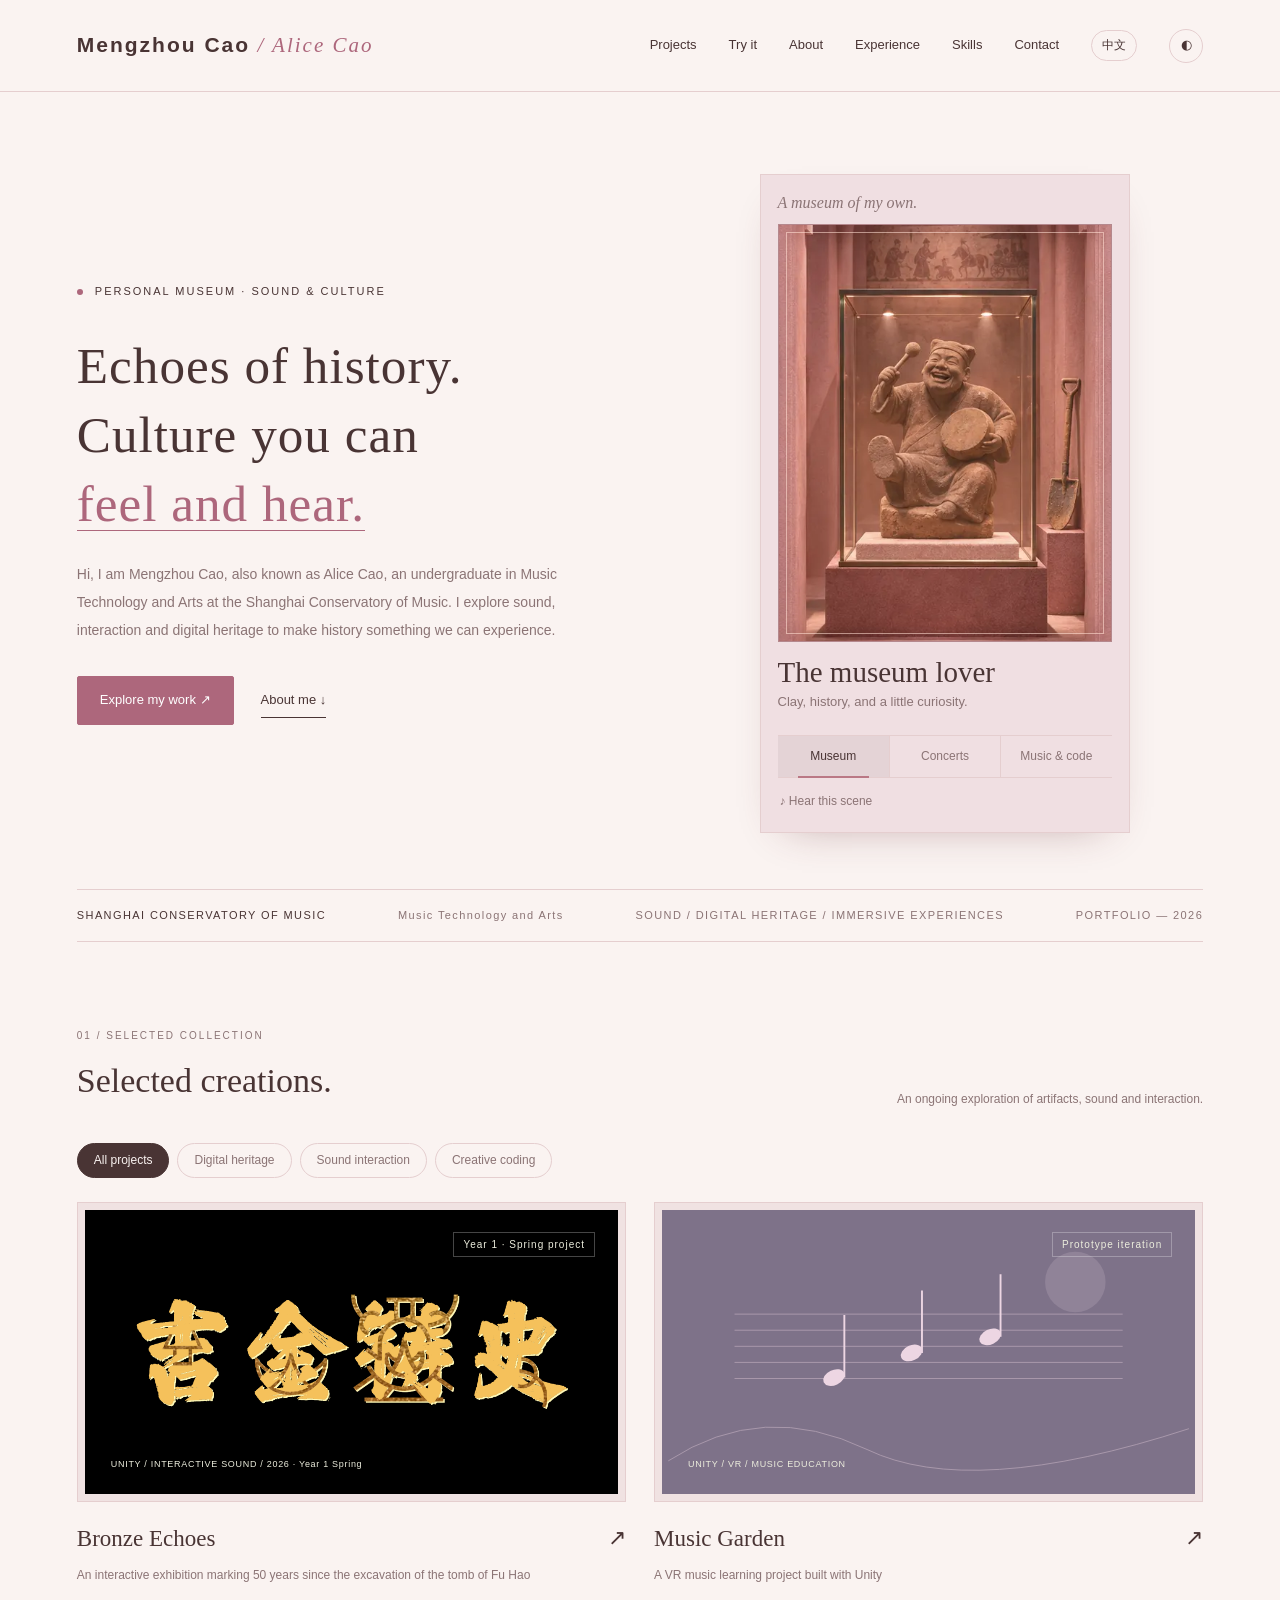
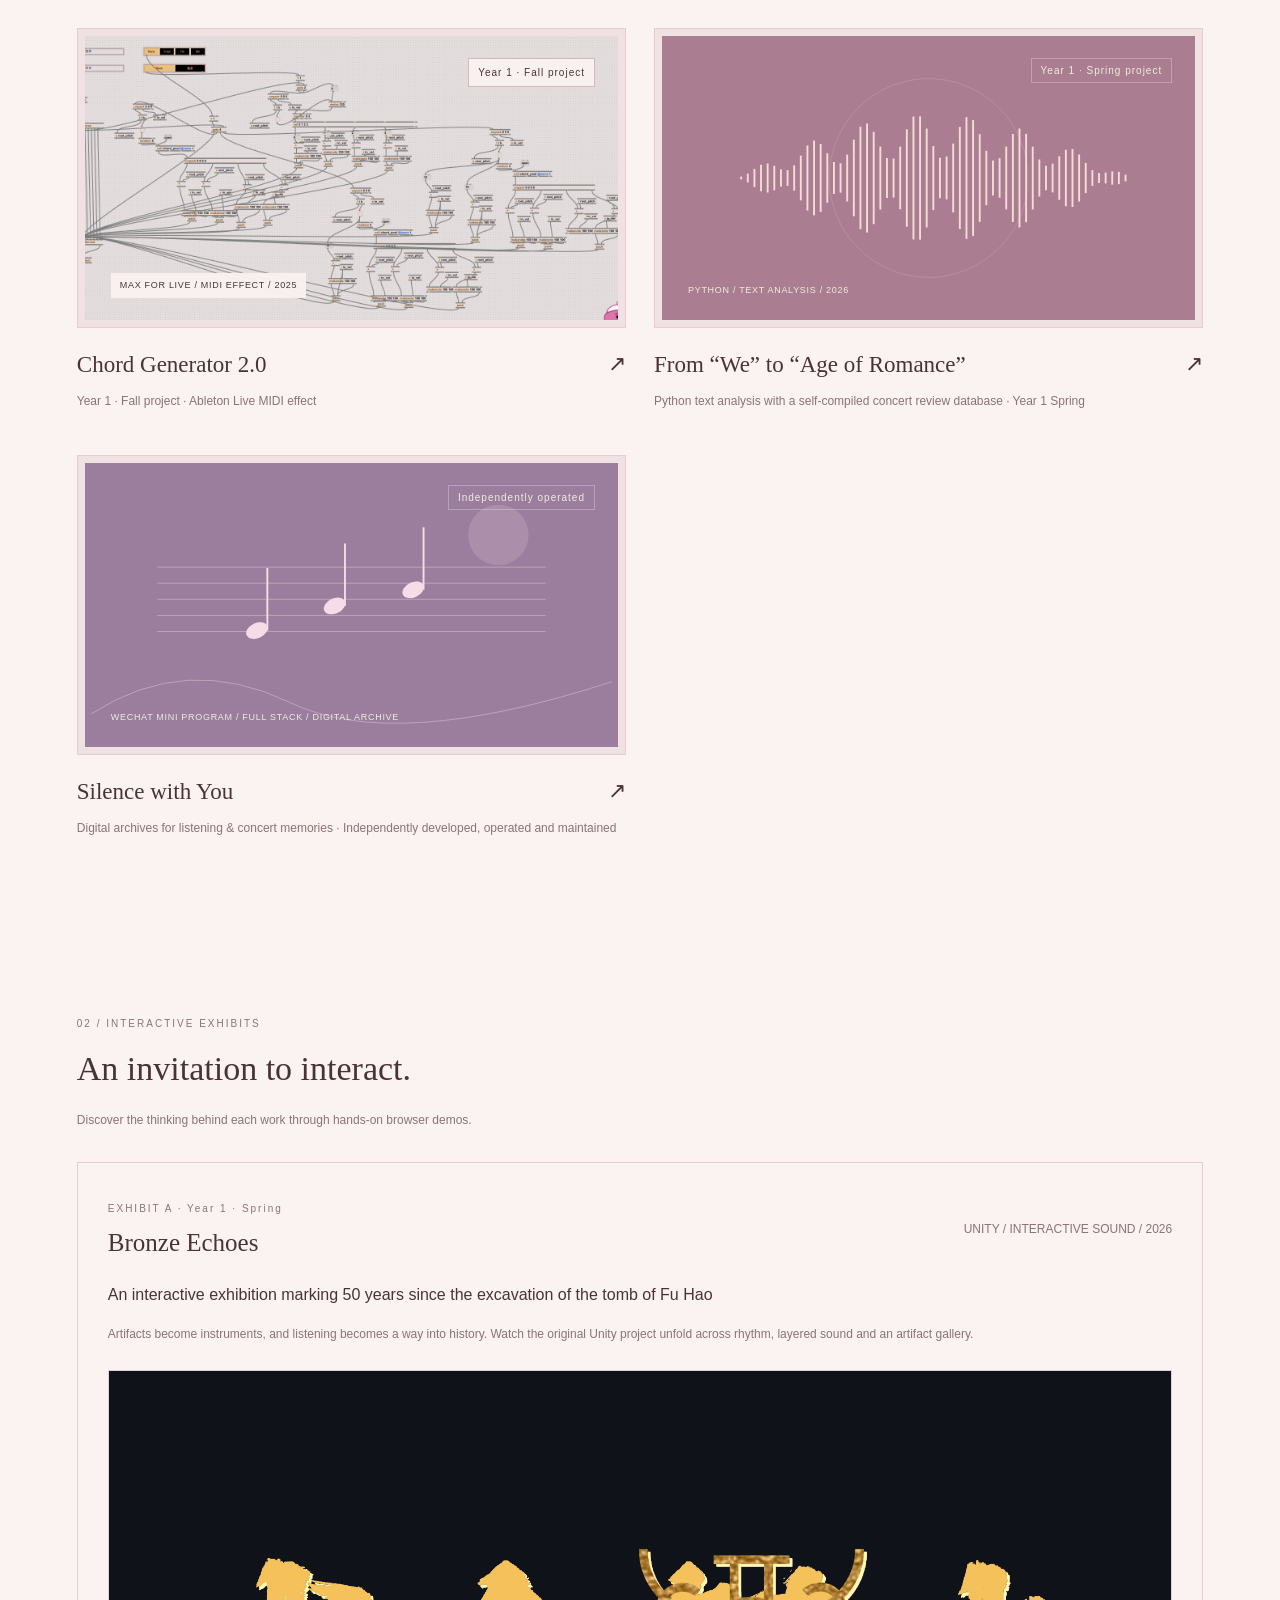
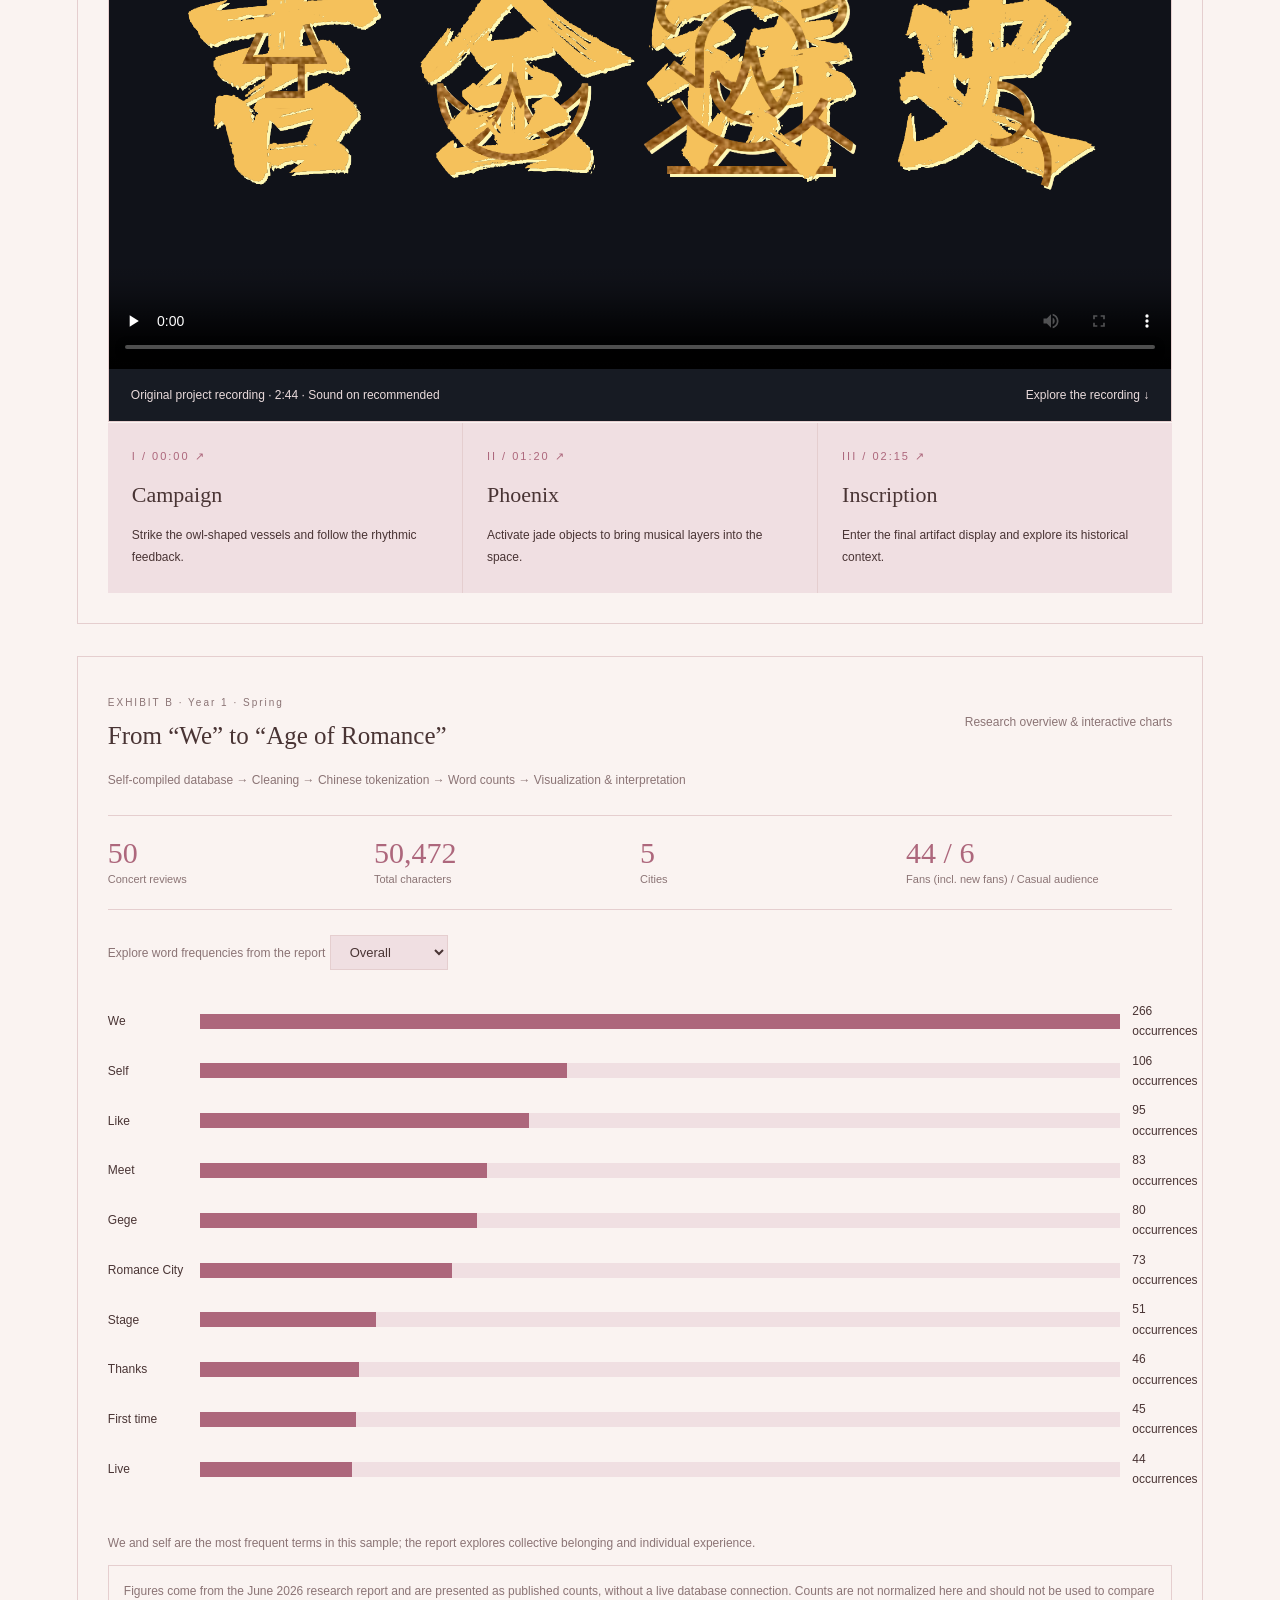
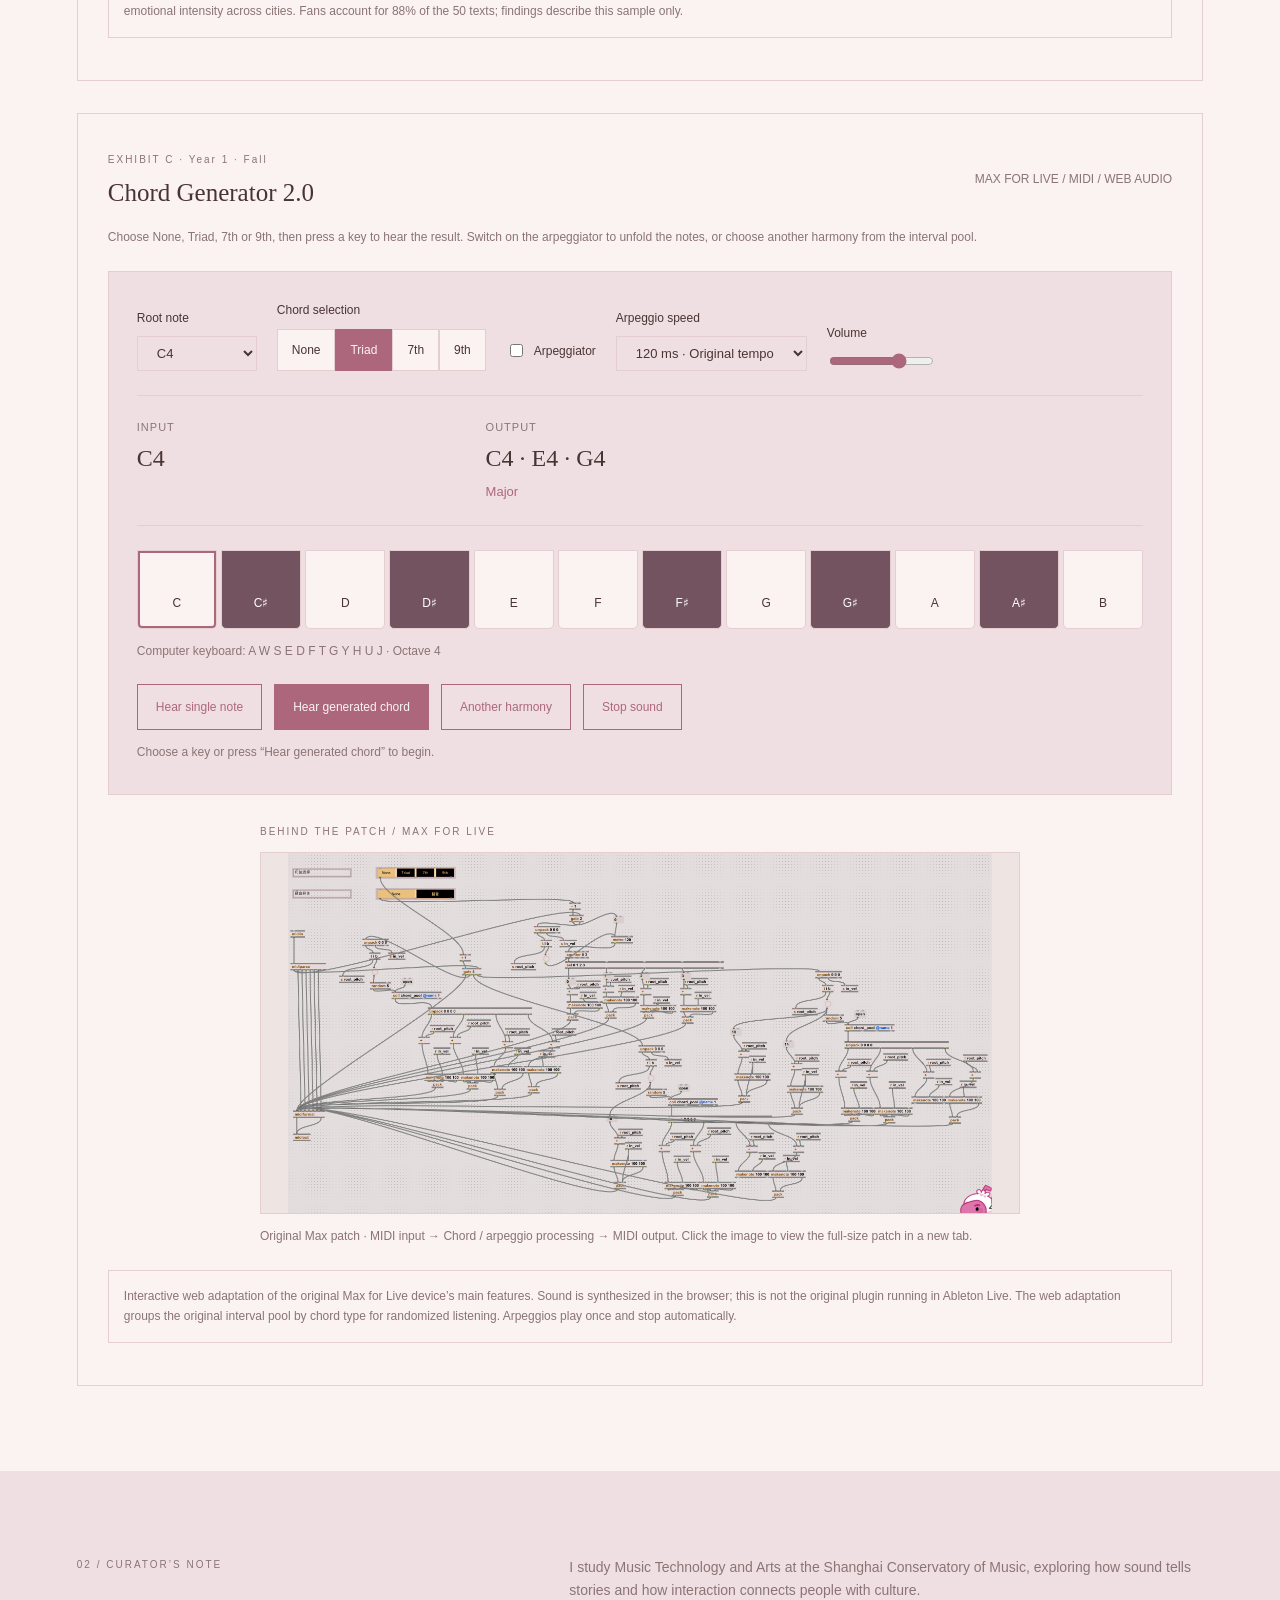
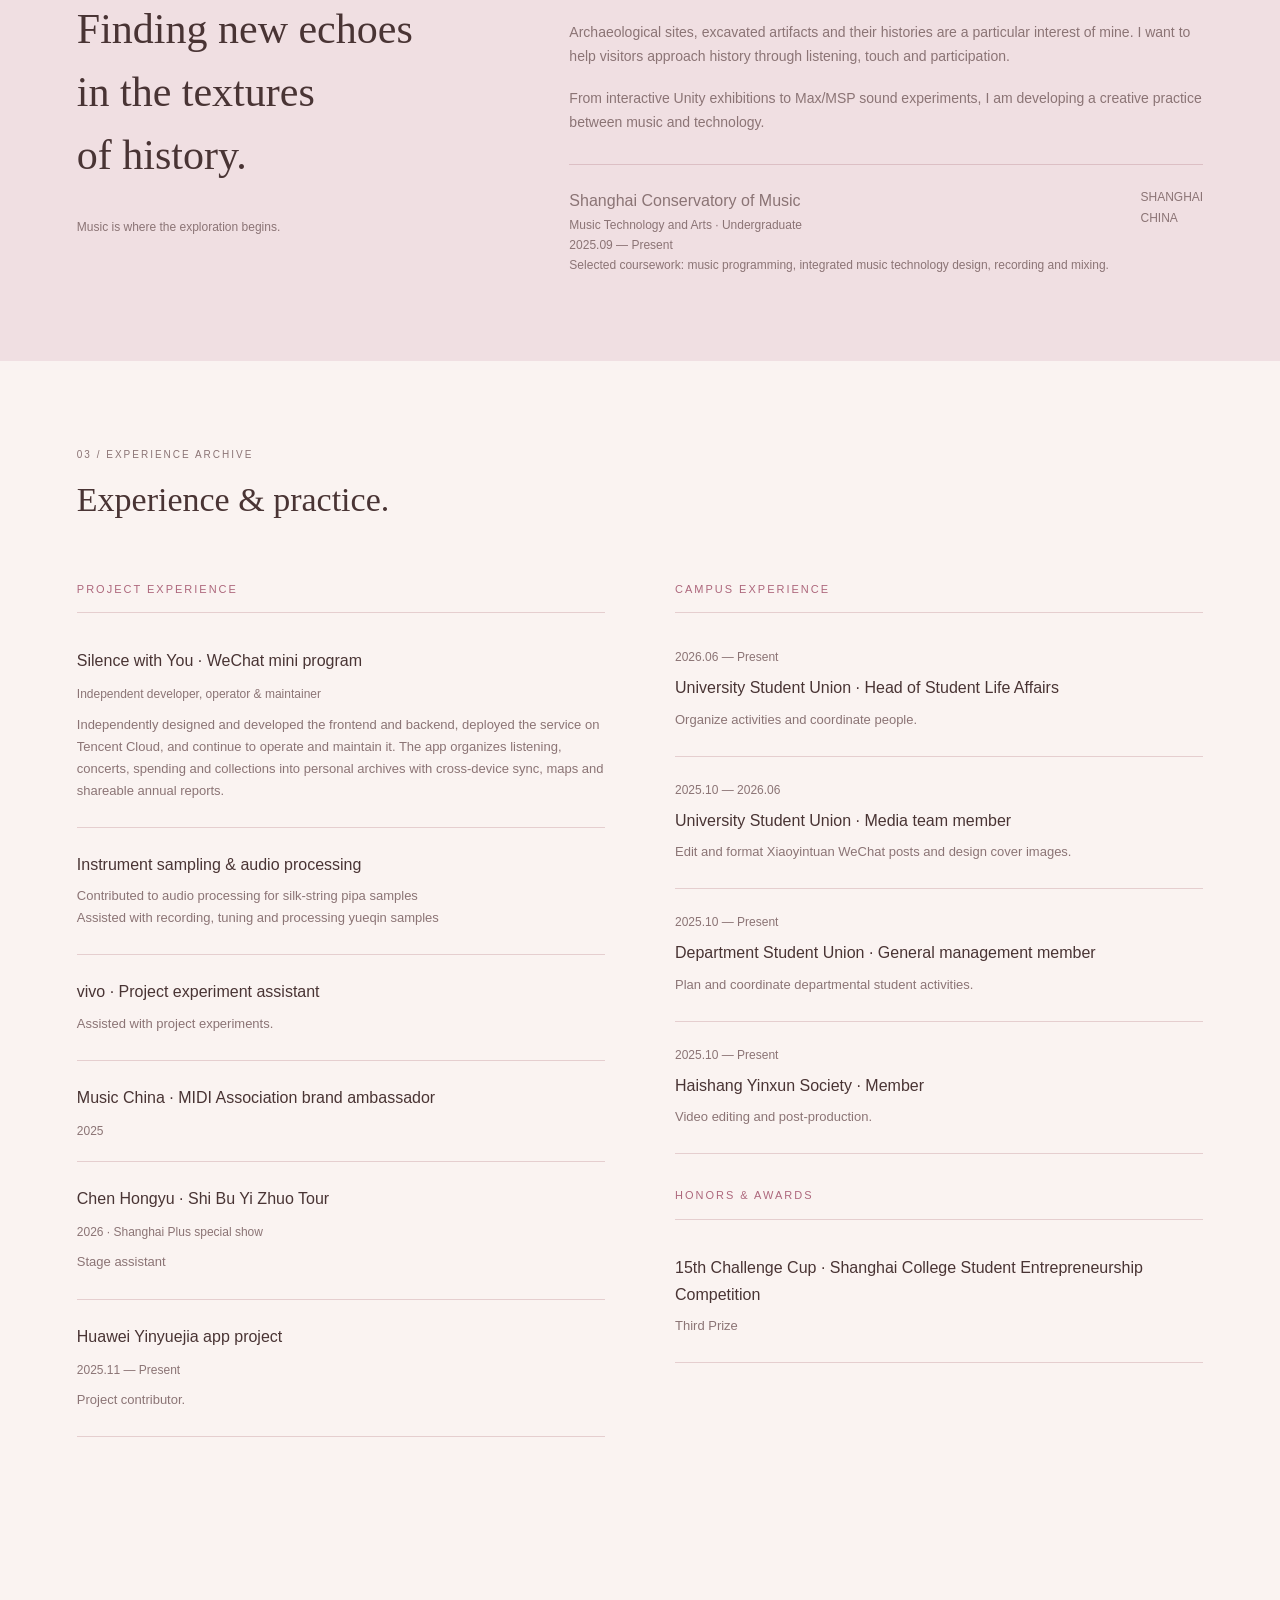
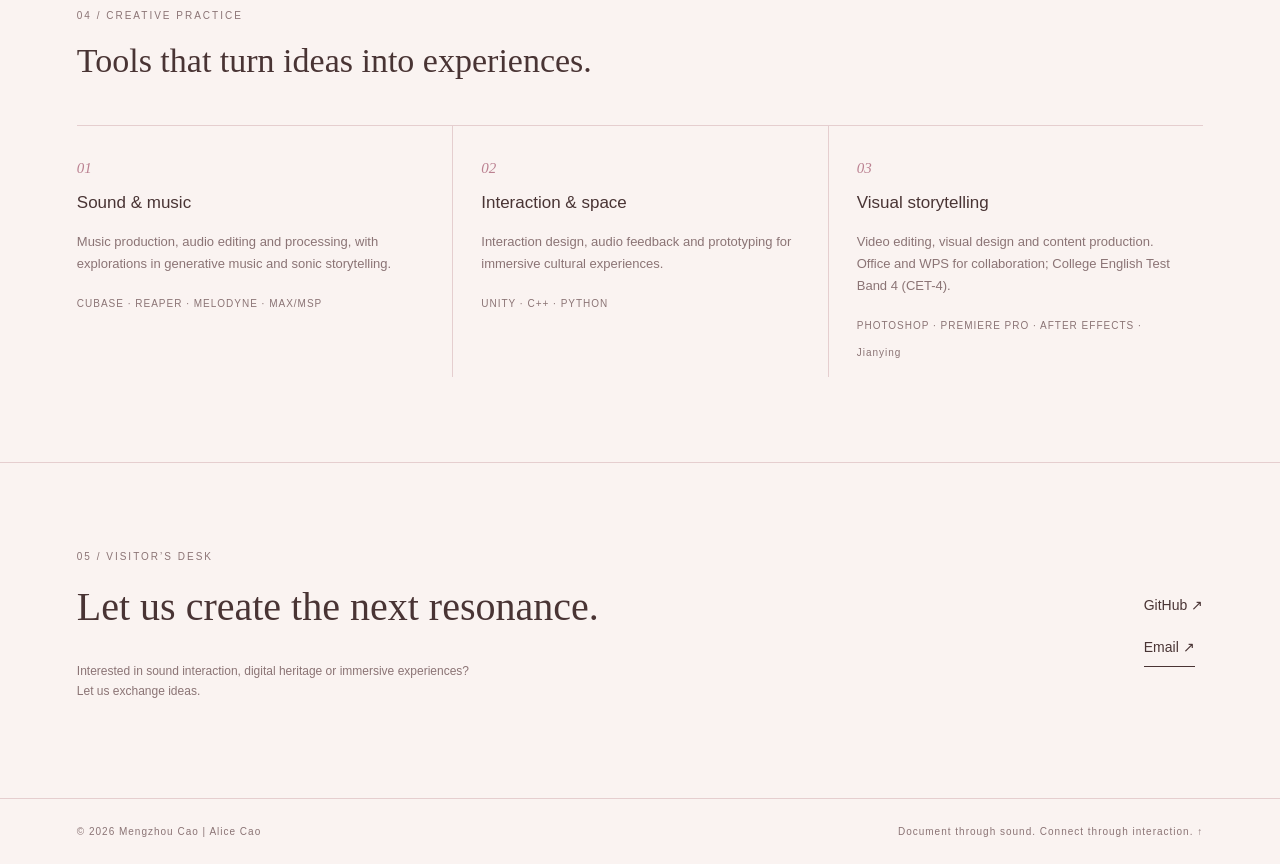
==== en.html @ c12c35ec "Apply the unified exhibition design to the portfolio homepage" ====
<!DOCTYPE html><html lang="en"><head><meta charset="UTF-8"><script>try{localStorage.setItem("portfolio-language","en")}catch(e){}</script><meta name="viewport" content="width=device-width,initial-scale=1"><meta name="description" content="Mengzhou Cao / Alice Cao — music technology, sound interaction and digital heritage portfolio."><title>Mengzhou Cao | Alice Cao · Portfolio</title><style>
:root{--bg:#faf3f1;--ink:#493434;--sub:#8b7475;--line:#e5cecf;--green:#ad677c;--paper:#f0dfe2}*{box-sizing:border-box}html{scroll-behavior:smooth;scroll-padding-top:100px}body{margin:0;background:var(--bg);color:var(--ink);font-family:Arial,'PingFang SC','Microsoft YaHei',sans-serif;line-height:1.7}a{color:inherit;text-decoration:none}button{font:inherit;cursor:pointer}button:focus-visible,a:focus-visible{outline:2px solid #9c573c;outline-offset:5px}header{height:92px;display:flex;align-items:center;justify-content:space-between;max-width:1400px;margin:auto;padding:0 6%;border-bottom:1px solid var(--line)}.brand{font-size:21px;font-weight:bold;letter-spacing:2px}.brand i{font-family:Georgia,serif;font-weight:normal;color:var(--green)}nav{display:flex;gap:32px;font-size:13px}nav a:hover{color:#9c573c}.circle{border:1px solid var(--line);border-radius:50%;height:34px;width:34px;background:transparent;color:var(--ink)}main{max-width:1400px;margin:auto}.hero{padding:82px 6% 56px;display:grid;grid-template-columns:1.1fr 1fr;gap:40px;align-items:center;min-height:650px}.eyebrow{font-size:11px;letter-spacing:2px;text-transform:uppercase;display:flex;align-items:center;gap:12px}.dot{width:6px;height:6px;border-radius:50%;background:var(--green)}h1{font-family:Georgia,'Songti SC','SimSun',serif;font-size:clamp(42px,4.4vw,66px);line-height:1.35;font-weight:normal;letter-spacing:1px;margin:30px 0 22px}h1 em{color:var(--green);font-style:normal;position:relative}h1 em:after{content:'';height:1px;background:var(--green);position:absolute;bottom:1px;left:0;right:0}.intro{font-size:14px;max-width:440px;color:var(--sub);line-height:2}.hero-actions{display:flex;align-items:center;gap:27px;margin-top:32px;font-size:13px}.primary{padding:12px 22px;background:var(--green);color:#fff;border:1px solid var(--green);border-radius:2px}.textlink{border-bottom:1px solid var(--ink);padding:6px 0}.art{aspect-ratio:1;position:relative;max-width:480px;width:100%;justify-self:end;display:grid;place-items:center;background:radial-gradient(ellipse at 50% 52%,#edc2cc 0,transparent 62%)}.art svg{width:100%;height:100%}.art-label{position:absolute;font-size:10px;letter-spacing:1.4px;color:var(--sub);bottom:25px;left:24px}.art-note{position:absolute;right:0;top:5%;font-family:Georgia,serif;font-style:italic;font-size:14px;color:var(--green)}.band{margin:0 6%;padding:20px 0;border-top:1px solid var(--line);border-bottom:1px solid var(--line);display:flex;justify-content:space-between;gap:16px;color:var(--sub);font-size:11px;letter-spacing:1.4px}.band b{font-weight:normal;color:var(--ink)}section{padding:85px 6%}.sectionhead{display:flex;justify-content:space-between;align-items:end;margin-bottom:34px}.kicker{font-size:10px;letter-spacing:2px;color:var(--sub)}h2{font-family:Georgia,'Songti SC',serif;font-size:34px;font-weight:normal;margin:8px 0 0}.small{font-size:12px;color:var(--sub)}.filters{display:flex;gap:8px;flex-wrap:wrap;margin:24px 0}.filter{padding:6px 16px;border:1px solid var(--line);border-radius:30px;background:transparent;color:var(--sub);font-size:12px}.filter.active{background:var(--ink);border-color:var(--ink);color:var(--bg)}.projects{display:grid;grid-template-columns:1fr 1fr;gap:36px 28px}.project{border:0;text-align:left;color:inherit;background:none;padding:0;width:100%}.cover{height:300px;border:8px solid #f0e2e2;outline:1px solid var(--line);outline-offset:-1px;overflow:hidden;position:relative;display:flex;align-items:center;justify-content:center;transition:filter .4s}.project:hover .cover{filter:brightness(1.08)}.project:hover .arrow{transform:translate(3px,-3px)}.cover svg{height:100%;width:100%}.cover .caption{position:absolute;bottom:22px;left:26px;font-size:9px;letter-spacing:2px;color:#eceddd}.cover .stamp{position:absolute;top:22px;right:23px;font-size:10px;letter-spacing:1px;color:#eceddd;border:1px solid #ffffff45;padding:3px 9px}.project-title{display:flex;justify-content:space-between;gap:20px;margin-top:17px}.project-title h3{font-family:Georgia,"Songti SC","SimSun",serif;font-size:23px;font-weight:normal;margin:0}.arrow{display:inline-block;font-size:22px;transition:transform .3s}.project p{font-size:12px;color:var(--sub);margin:7px 0}.tags{font-size:10px;letter-spacing:1px;color:var(--sub)}.about{background:var(--paper);display:grid;grid-template-columns:.8fr 1.2fr;gap:70px}.about h2{font-size:42px;line-height:1.5;margin:25px 0}.about-copy{font-size:14px;color:var(--sub)}.about-copy p{margin:0 0 18px}.edu{border-top:1px solid #dcbfc4;margin-top:30px;padding-top:22px;display:flex;justify-content:space-between;font-size:12px}.edu strong{display:block;font-size:16px;font-weight:normal}.tools{display:grid;grid-template-columns:repeat(3,1fr);border-top:1px solid var(--line);margin-top:35px}.tool{padding:28px 28px 12px 0}.tool+.tool{padding-left:28px;border-left:1px solid var(--line)}.tool h3{font-size:17px;font-weight:normal;margin:8px 0}.tool p{font-size:13px;color:var(--sub)}.num{font:italic 15px Georgia;color:#bb8191}.contact{border-top:1px solid var(--line);display:flex;justify-content:space-between;gap:50px;align-items:center}.contact h2{font-size:40px}.contact .small{max-width:400px;margin-top:20px}footer{padding:24px 6%;border-top:1px solid var(--line);display:flex;justify-content:space-between;font-size:10px;color:var(--sub);letter-spacing:1px}dialog{background:var(--bg);color:var(--ink);border:1px solid var(--line);padding:45px;max-width:700px;width:90%;max-height:85vh;overflow:auto}dialog::backdrop{background:#17272099;backdrop-filter:blur(6px)}dialog h2{font-size:30px;margin:20px 0}dialog p{font-size:14px;color:var(--sub)}.close{float:right;background:transparent;border:1px solid var(--line);border-radius:50%;width:32px;height:32px;color:var(--ink)}.detailgrid{display:grid;grid-template-columns:1fr 1fr;gap:25px;margin:28px 0;border-top:1px solid var(--line);padding-top:20px}.detailgrid b{font-size:12px;font-weight:normal}.detailgrid p{font-size:13px}.notice{padding:15px;border:1px solid var(--line);font-size:12px;color:var(--sub)}[hidden]{display:none!important}body.dark{--bg:#202824;--ink:#ecece3;--sub:#b5beb5;--line:#465349;--green:#95b49a;--paper:#29352d}body.dark .primary{color:#1d2921}body.dark .art{opacity:.85}@media(max-width:760px){header{height:76px;padding:0 6%}nav{gap:16px;font-size:12px}.hero{padding-top:48px;grid-template-columns:1fr;gap:10px;min-height:auto}h1{font-size:44px}.art{max-width:360px;justify-self:center}.band{flex-wrap:wrap;font-size:9px;justify-content:center;gap:12px 25px}section{padding:58px 6%}.sectionhead{align-items:start;gap:20px}.sectionhead .small{max-width:140px}.projects{grid-template-columns:1fr}.cover{height:280px}.about{grid-template-columns:1fr;gap:20px}.about h2{font-size:35px;margin:18px 0}.tools{grid-template-columns:1fr}.tool+.tool{padding:24px 0;border-left:0;border-top:1px solid var(--line)}.contact{display:block}.contact h2{font-size:32px}.contact .textlink{display:inline-block;margin-top:20px}dialog{padding:26px}.detailgrid{grid-template-columns:1fr;gap:5px}footer{gap:20px}.brand{font-size:18px}nav a:nth-child(3){display:none}}@media(prefers-reduced-motion:reduce){html{scroll-behavior:auto}*{transition:none!important}}
.resume-columns{display:grid;grid-template-columns:1fr 1fr;gap:70px;margin-top:40px}.resume-label{font-size:11px;font-weight:normal;letter-spacing:2px;color:var(--green);border-bottom:1px solid var(--line);padding-bottom:14px}.entry{border-bottom:1px solid var(--line);padding:18px 0}.entry h3{font-size:16px;font-weight:normal;margin:5px 0}.entry p{font-size:13px;color:var(--sub);margin:7px 0}.contact-links{display:flex;flex-direction:column;gap:12px;font-size:14px}.contact-links button{align-self:start}@media(max-width:760px){.resume-columns{grid-template-columns:1fr;gap:30px}nav{gap:12px}nav a:nth-child(4){display:none}.contact-links{margin-top:24px}}
.lab{border:1px solid var(--line);padding:30px;margin-top:32px;background:var(--bg)}.lab-heading{display:flex;justify-content:space-between;align-items:center;gap:20px}.lab-heading h3{font:normal 25px Georgia,'Songti SC',serif;margin:8px 0}.lab-heading a{font-size:12px;white-space:nowrap}.chapter-tabs{display:flex;gap:10px;margin:22px 0}.demo-stage{padding:28px;background:var(--paper);text-align:center;min-height:235px}.artifact-buttons{display:flex;justify-content:center;gap:18px;flex-wrap:wrap;margin:24px 0}.artifact-btn{color:var(--ink);background:var(--bg);border:1px solid var(--line);padding:18px 24px;min-width:130px;transition:transform .15s}.artifact-btn:active{transform:scale(.95)}.artifact-btn.on{background:var(--green);color:var(--bg)}.artifact-symbol{display:block;font-size:38px;font-family:serif;line-height:1.4}.demo-controls{display:flex;gap:12px;justify-content:center;align-items:center;flex-wrap:wrap;font-size:12px}.stats{display:grid;grid-template-columns:repeat(4,1fr);border-top:1px solid var(--line);border-bottom:1px solid var(--line);margin:25px 0;padding:20px 0}.stats strong{display:block;font:normal 30px Georgia;color:var(--green)}.stats span{font-size:11px;color:var(--sub)}select{background:var(--paper);color:var(--ink);padding:8px 15px;border:1px solid var(--line);font:inherit;font-size:13px}#bars{padding:22px 0}.barrow{display:grid;grid-template-columns:80px 1fr 40px;gap:12px;align-items:center;margin:9px 0;font-size:12px}.bartrack{height:15px;background:var(--paper)}.barfill{height:100%;background:var(--green)}#beat-status{min-height:24px;font-size:12px;color:var(--sub)}.artifact-info{font-size:14px;max-width:600px;margin:16px auto}.demo-tag{font-size:10px;letter-spacing:1px;color:var(--sub)}@media(max-width:760px){.lab{padding:20px 16px}.lab-heading{display:block}.lab-heading a{display:inline-block}.lab-heading h3{font-size:22px}.stats{grid-template-columns:1fr 1fr;gap:20px}.artifact-btn{padding:14px;min-width:110px}.barrow{grid-template-columns:65px 1fr 30px;gap:8px}}
nav{flex-wrap:wrap;align-items:center}.language-switch{font-size:12px;border:1px solid var(--line);padding:4px 10px;border-radius:20px;white-space:nowrap}@media(max-width:760px){header{height:auto;min-height:90px;gap:12px;flex-wrap:wrap;padding-top:14px;padding-bottom:14px}nav{gap:12px}}html[lang="en"] h1{font-size:clamp(38px,4vw,61px)}html[lang="en"] .caption{max-width:80%;letter-spacing:.7px}html[lang="en"] .stats span{display:block}html[lang="en"] .hero .intro{max-width:520px}
.film{margin-top:26px;background:#171b23;border:1px solid var(--line)}.film video{display:block;width:100%;aspect-ratio:16/9;background:#101219}.film-caption{padding:16px 22px;color:#eadbdc;display:flex;justify-content:space-between;gap:16px;font-size:12px}.film-chapters{display:grid;grid-template-columns:repeat(3,1fr);gap:1px;background:var(--line);margin-top:1px}.film-chapter{border:0;text-align:left;padding:24px;background:var(--paper);color:var(--ink);font:inherit;cursor:pointer}.film-chapter:hover{background:var(--bg)}.film-chapter span{display:block;color:var(--green);font-size:11px;letter-spacing:2px;margin-bottom:10px}.film-chapter strong{font-family:Georgia,'Songti SC',serif;font-size:22px;font-weight:normal}.film-chapter p{font-size:12px;line-height:1.8;margin-bottom:0}.cover .real-cover{width:100%;height:100%;object-fit:cover;position:absolute;inset:0}.cover:has(.real-cover){position:relative}.cover:has(.real-cover):after{content:'';position:absolute;inset:0;background:linear-gradient(transparent 35%,rgba(0,0,0,.75));pointer-events:none}.cover .stamp,.cover .caption{z-index:1}.watch-link{display:inline-block;margin-top:20px;color:var(--green);text-underline-offset:5px}@media(max-width:600px){.film-chapters{grid-template-columns:1fr}.film-chapter{padding:18px}.film-caption{display:block}}.cover .real-cover{object-fit:contain;background:#000}.cover:has(.real-cover):after{background:none}.cover:has(.real-cover) .stamp{background:#0009}</style><link rel="stylesheet" href="assets/chord-demo.css?v=3"><script src="assets/chord-demo.js?v=3" defer></script><link rel="stylesheet" href="assets/museum-scenes.css"><link rel="stylesheet" href="assets/museum-gallery.css"></head><body><header><a class="brand" href="#">Mengzhou Cao<i> / Alice Cao</i></a><nav aria-label="Main navigation"><a href="#work">Projects</a><a href="#experience-lab">Try it</a><a href="#about">About</a><a href="#experience">Experience</a><a href="#skills">Skills</a><a href="#contact">Contact</a><a class="language-switch" href="index.html" lang="zh-CN" onclick="localStorage.setItem('portfolio-language','zh')">中文</a><button class="circle" id="theme" aria-label="Toggle light and dark theme">◐</button></nav></header><main><div class="hero"><div><div class="eyebrow"><span class="dot"></span>PERSONAL MUSEUM · SOUND & CULTURE</div><h1>Echoes of history.<br>Culture you can<br><em>feel and hear.</em></h1><p class="intro">Hi, I am Mengzhou Cao, also known as Alice Cao, an undergraduate in Music Technology and Arts at the Shanghai Conservatory of Music. I explore sound, interaction and digital heritage to make history something we can experience.</p><div class="hero-actions"><a class="primary" href="#work">Explore my work <span aria-hidden="true">↗</span></a><a class="textlink" href="#about">About me ↓</a></div></div><div class="museum-scenes" id="museum-world" data-lang="en"><p class="world-heading">A museum of my own.</p><div class="scene-stage" tabindex="0" role="group" aria-label="Exhibition images. Use the arrow keys to switch scenes."><div class="scene-image" role="img" aria-label="Terracotta storyteller in a glass case with an archaeological shovel nearby" aria-hidden="false"><div class="scene-picture"></div></div><div class="scene-image" role="img" aria-label="Savory congee and a pink lightstick in front of a concert stage" aria-hidden="true"><div class="scene-picture"></div></div><div class="scene-image" role="img" aria-label="A music workstation with microphone, audio interface, speakers and a miniature model" aria-hidden="true"><div class="scene-picture"></div></div></div><h2 class="world-title">The museum lover</h2><p class="world-caption" aria-live="polite">Clay, history, and a little curiosity.</p><div class="world-tabs" role="group" aria-label="Choose an exhibition scene"><button type="button" data-world-face="0" aria-pressed="true">Museum</button><button type="button" data-world-face="1" aria-pressed="false">Concerts</button><button type="button" data-world-face="2" aria-pressed="false">Music & code</button></div><div class="world-tools"><button type="button" data-world-sound>♪ Hear this scene</button></div><p class="world-status" role="status" aria-live="polite"></p></div></div><div class="band"><b>SHANGHAI CONSERVATORY OF MUSIC</b><span>Music Technology and Arts</span><span>SOUND / DIGITAL HERITAGE / IMMERSIVE EXPERIENCES</span><span>PORTFOLIO — 2026</span></div>
<section id="work"><div class="sectionhead"><div><div class="kicker">01 / SELECTED COLLECTION</div><h2>Selected creations.</h2></div><span class="small">An ongoing exploration of artifacts, sound and interaction.</span></div><div class="filters" aria-label="Project categories"><button class="filter active" data-filter="all" aria-pressed="true">All projects</button><button class="filter" data-filter="culture" aria-pressed="false">Digital heritage</button><button class="filter" data-filter="sound" aria-pressed="false">Sound interaction</button><button class="filter" data-filter="creative" aria-pressed="false">Creative coding</button></div><div class="projects" id="projects"></div></section>
<section id="experience-lab"><div class="kicker">02 / INTERACTIVE EXHIBITS</div><h2>An invitation to interact.</h2><p class="small">Discover the thinking behind each work through hands-on browser demos.</p><div class="lab" id="bronze-screening"><div class="lab-heading"><div><span class="kicker">EXHIBIT A · Year 1 · Spring</span><h3>Bronze Echoes</h3></div><span class="small">UNITY / INTERACTIVE SOUND / 2026</span></div><p>An interactive exhibition marking 50 years since the excavation of the tomb of Fu Hao</p><p class="small">Artifacts become instruments, and listening becomes a way into history. Watch the original Unity project unfold across rhythm, layered sound and an artifact gallery.</p><div class="film"><video id="bronze-video" controls playsinline preload="none" poster="assets/jijin-cover.png" aria-label="Bronze Echoes"><source src="assets/jijin-demo.mp4" type="video/mp4"></video><div class="film-caption"><span>Original project recording · 2:44 · Sound on recommended</span><span>Explore the recording ↓</span></div></div><div class="film-chapters"><button class="film-chapter" data-seek="0"><span>I / 00:00 ↗</span><strong>Campaign</strong><p>Strike the owl-shaped vessels and follow the rhythmic feedback.</p></button><button class="film-chapter" data-seek="80"><span>II / 01:20 ↗</span><strong>Phoenix</strong><p>Activate jade objects to bring musical layers into the space.</p></button><button class="film-chapter" data-seek="135"><span>III / 02:15 ↗</span><strong>Inscription</strong><p>Enter the final artifact display and explore its historical context.</p></button></div></div><div class="lab"><div class="lab-heading"><div><span class="kicker">EXHIBIT B · Year 1 · Spring</span><h3>From “We” to “Age of Romance”</h3></div><span class="small">Research overview & interactive charts</span></div><p class="small">Self-compiled database → Cleaning → Chinese tokenization → Word counts → Visualization & interpretation</p><div class="stats"><div><strong>50</strong><span>Concert reviews</span></div><div><strong>50,472</strong><span>Total characters</span></div><div><strong>5</strong><span>Cities</span></div><div><strong>44 / 6</strong><span>Fans (incl. new fans) / Casual audience</span></div></div><label class="small" for="city-select">Explore word frequencies from the report</label> <select id="city-select"><option>Overall</option><option>Zhengzhou</option><option>Nanchang</option><option>Yichang</option><option>Taiyuan</option><option>Chengdu</option></select><div id="bars" aria-live="polite"></div><p id="city-note" class="small"></p><p class="notice">Figures come from the June 2026 research report and are presented as published counts, without a live database connection. Counts are not normalized here and should not be used to compare emotional intensity across cities. Fans account for 88% of the 50 texts; findings describe this sample only.</p></div><div class="lab" id="chord-lab" data-lang="en"><div class="lab-heading"><div><span class="kicker">EXHIBIT C · Year 1 · Fall</span><h3>Chord Generator 2.0</h3></div><span class="small">MAX FOR LIVE / MIDI / WEB AUDIO</span></div><p class="small">Choose None, Triad, 7th or 9th, then press a key to hear the result. Switch on the arpeggiator to unfold the notes, or choose another harmony from the interval pool.</p><div class="chord-panel"><div class="chord-controls"><label>Root note<select id="chord-root"><option value="60">C4</option><option value="61">C♯4</option><option value="62">D4</option><option value="63">D♯4</option><option value="64">E4</option><option value="65">F4</option><option value="66">F♯4</option><option value="67">G4</option><option value="68">G♯4</option><option value="69">A4</option><option value="70">A♯4</option><option value="71">B4</option></select></label><div class="chord-mode-control"><span>Chord selection</span><div class="chord-mode-tabs" role="group" aria-label="Chord selection"><button type="button" data-chord-mode="none" aria-pressed="false">None</button><button type="button" data-chord-mode="triad" aria-pressed="true">Triad</button><button type="button" data-chord-mode="seventh" aria-pressed="false">7th</button><button type="button" data-chord-mode="ninth" aria-pressed="false">9th</button></div><input type="hidden" id="chord-mode" value="triad"></div><label class="arp-control"><input type="checkbox" id="chord-arp">Arpeggiator</label><label>Arpeggio speed<select id="chord-speed"><option value="0.24">Slow</option><option value="0.12" selected>120 ms · Original tempo</option><option value="0.08">Fast</option></select></label><label class="chord-volume">Volume<input id="chord-volume" type="range" min="0" max="100" value="70" aria-label="Volume"></label></div><div class="chord-readout"><div><small>INPUT</small><strong id="chord-input">C4</strong></div><div><small>OUTPUT</small><strong id="chord-output">C4 · E4 · G4</strong><span id="chord-name" class="chord-name">C major</span></div></div><div class="chord-keys" role="group" aria-label="Choose a root note to hear the result"><button class="chord-key " data-midi="60" aria-pressed="true">C</button><button class="chord-key accidental" data-midi="61" aria-pressed="false">C♯</button><button class="chord-key " data-midi="62" aria-pressed="false">D</button><button class="chord-key accidental" data-midi="63" aria-pressed="false">D♯</button><button class="chord-key " data-midi="64" aria-pressed="false">E</button><button class="chord-key " data-midi="65" aria-pressed="false">F</button><button class="chord-key accidental" data-midi="66" aria-pressed="false">F♯</button><button class="chord-key " data-midi="67" aria-pressed="false">G</button><button class="chord-key accidental" data-midi="68" aria-pressed="false">G♯</button><button class="chord-key " data-midi="69" aria-pressed="false">A</button><button class="chord-key accidental" data-midi="70" aria-pressed="false">A♯</button><button class="chord-key " data-midi="71" aria-pressed="false">B</button></div><p class="small">Computer keyboard: A W S E D F T G Y H U J · Octave 4</p><div class="chord-actions"><button id="chord-single">Hear single note</button><button class="chord-primary" id="chord-play">Hear generated chord</button><button id="chord-random">Another harmony</button><button id="chord-stop">Stop sound</button></div><div id="chord-status" role="status" aria-live="polite">Choose a key or press “Hear generated chord” to begin.</div></div><figure class="max-patch"><div class="kicker">BEHIND THE PATCH / MAX FOR LIVE</div><a href="assets/chord-max-patch.png" target="_blank" rel="noopener" aria-label="Open full-size Max patch screenshot in a new tab"><img src="assets/chord-max-patch.png" width="1372" height="702" loading="lazy" alt="Original Chord Generator 2.0 Max patch, with MIDI input, chord selection, arpeggiator and MIDI output connections"></a><figcaption>Original Max patch · MIDI input → Chord / arpeggio processing → MIDI output. Click the image to view the full-size patch in a new tab.</figcaption></figure><p class="notice">Interactive web adaptation of the original Max for Live device’s main features. Sound is synthesized in the browser; this is not the original plugin running in Ableton Live. The web adaptation groups the original interval pool by chord type for randomized listening. Arpeggios play once and stop automatically.</p></div></section><section id="about" class="about"><div><div class="kicker">02 / CURATOR’S NOTE</div><h2>Finding new echoes<br>in the textures<br>of history.</h2><span class="small">Music is where the exploration begins.</span></div><div class="about-copy"><p>I study Music Technology and Arts at the Shanghai Conservatory of Music, exploring how sound tells stories and how interaction connects people with culture.</p><p>Archaeological sites, excavated artifacts and their histories are a particular interest of mine. I want to help visitors approach history through listening, touch and participation.</p><p>From interactive Unity exhibitions to Max/MSP sound experiments, I am developing a creative practice between music and technology.</p><div class="edu"><div><strong>Shanghai Conservatory of Music</strong>Music Technology and Arts · Undergraduate<br>2025.09 — Present<br><span class="small">Selected coursework: music programming, integrated music technology design, recording and mixing.</span></div><span>SHANGHAI<br>CHINA</span></div></div></section>
<section id="experience"><div class="kicker">03 / EXPERIENCE ARCHIVE</div><h2>Experience & practice.</h2><div class="resume-columns"><div><h3 class="resume-label">PROJECT EXPERIENCE</h3><div class="entry"><h3>Silence with You · WeChat mini program</h3><span class="small">Independent developer, operator & maintainer</span><p>Independently designed and developed the frontend and backend, deployed the service on Tencent Cloud, and continue to operate and maintain it. The app organizes listening, concerts, spending and collections into personal archives with cross-device sync, maps and shareable annual reports.</p></div><div class="entry"><h3>Instrument sampling & audio processing</h3><p>Contributed to audio processing for silk-string pipa samples<br>Assisted with recording, tuning and processing yueqin samples</p></div><div class="entry"><h3>vivo · Project experiment assistant</h3><p>Assisted with project experiments.</p></div><div class="entry"><h3>Music China · MIDI Association brand ambassador</h3><span class="small">2025</span></div><div class="entry"><h3>Chen Hongyu · Shi Bu Yi Zhuo Tour</h3><span class="small">2026 · Shanghai Plus special show</span><p>Stage assistant</p></div><div class="entry"><h3>Huawei Yinyuejia app project</h3><span class="small">2025.11 — Present</span><p>Project contributor.</p></div></div><div><h3 class="resume-label">CAMPUS EXPERIENCE</h3><div class="entry"><span class="small">2026.06 — Present</span><h3>University Student Union · Head of Student Life Affairs</h3><p>Organize activities and coordinate people.</p></div><div class="entry"><span class="small">2025.10 — 2026.06</span><h3>University Student Union · Media team member</h3><p>Edit and format Xiaoyintuan WeChat posts and design cover images.</p></div><div class="entry"><span class="small">2025.10 — Present</span><h3>Department Student Union · General management member</h3><p>Plan and coordinate departmental student activities.</p></div><div class="entry"><span class="small">2025.10 — Present</span><h3>Haishang Yinxun Society · Member</h3><p>Video editing and post-production.</p></div><h3 class="resume-label" style="margin-top:32px">HONORS & AWARDS</h3><div class="entry"><h3>15th Challenge Cup · Shanghai College Student Entrepreneurship Competition</h3><p>Third Prize</p></div></div></div></section><section id="skills"><div class="kicker">04 / CREATIVE PRACTICE</div><h2>Tools that turn ideas into experiences.</h2><div class="tools"><div class="tool"><span class="num">01</span><h3>Sound & music</h3><p>Music production, audio editing and processing, with explorations in generative music and sonic storytelling.</p><span class="tags">CUBASE · REAPER · MELODYNE · MAX/MSP</span></div><div class="tool"><span class="num">02</span><h3>Interaction & space</h3><p>Interaction design, audio feedback and prototyping for immersive cultural experiences.</p><span class="tags">UNITY · C++ · PYTHON</span></div><div class="tool"><span class="num">03</span><h3>Visual storytelling</h3><p>Video editing, visual design and content production. Office and WPS for collaboration; College English Test Band 4 (CET-4).</p><span class="tags">PHOTOSHOP · PREMIERE PRO · AFTER EFFECTS · Jianying</span></div></div></section><section id="contact" class="contact"><div><div class="kicker">05 / VISITOR’S DESK</div><h2>Let us create the next resonance.</h2><p class="small">Interested in sound interaction, digital heritage or immersive experiences? Let us exchange ideas.</p></div><div class="contact-links"><a href="https://github.com/Alice0723" target="_blank" rel="noopener">GitHub ↗</a><button class="textlink" style="background:none;border-width:0 0 1px;color:inherit" id="contactBtn">Email ↗</button></div></section></main><footer><span>© 2026 Mengzhou Cao | Alice Cao</span><span>Document through sound. Connect through interaction. <a href="#">↑</a></span></footer><dialog id="detail" aria-labelledby="detail-title"><button class="close" aria-label="Close details">×</button><div id="detail-body"></div></dialog><script>
const works=[{title:'Bronze Echoes',subtitle:'An interactive exhibition marking 50 years since the excavation of the tomb of Fu Hao',type:'culture sound',tags:'UNITY / INTERACTIVE SOUND / 2026 · Year 1 Spring',state:'Year 1 · Spring project',color:'#936475',accent:'#ecd0c5',art:'bronze',description:'An interactive exhibition connecting artifacts excavated from the tomb of Fu Hao with sound. By striking and activating objects, visitors enter a space shaped by music and history.',interaction:'In Chapter I, a pair of owl-shaped bronze vessels triggers kick and snare sounds. Chapter II adds musical layers as jade objects light up. Chapter III presents a browsable display with artifact information and collection details.',tools:'Unity · C# · Layered audio interaction',note:'The cover features the original project title artwork. Watch the complete recording below and jump between chapters.'},{title:'Music Garden',subtitle:'A VR music learning project built with Unity',type:'sound creative',tags:'UNITY / VR / MUSIC EDUCATION',state:'Prototype iteration',color:'#7e7289',accent:'#edd6e3',art:'music',description:'A VR music learning project built with the Unity engine, combining staff notation, solfege recognition and rhythm performance. Visual notes and interaction in an immersive environment help learners understand pitch and beat.',interaction:'Learners progress from staff notation and solfege recognition to full performance, receiving feedback on early hits and incorrect notes.',tools:'Unity · VR · C# · MIDI',note:'This entry presents the current design direction. Gameplay video and learning-flow screenshots will be added.'},{title:'Chord Generator 2.0',subtitle:'Year 1 · Fall project · Ableton Live MIDI effect',type:'sound creative',tags:'MAX FOR LIVE / MIDI EFFECT / 2025',state:'Year 1 · Fall project',color:'#bd8d88',accent:'#f7ded2',art:'wave',description:'A Max for Live MIDI effect for Ableton Live. Incoming notes, root pitch and velocity drive chord generation and arpeggiation, turning music programming into a creative tool.',interaction:'The interface offers None, Triad, 7th and 9th chord settings and a separate arpeggiator switch. An interval pool and random selection logic feed MIDI output to a downstream instrument.',tools:'Max/MSP · Max for Live · Ableton Live',note:'Explore the web audio adaptation below. It demonstrates the main interaction with synthesized sound; the original device runs inside Ableton Live.'}];
function graphic(w){if(w.title==='和弦器 2.0'||w.title==='Chord Generator 2.0')return '<img class="patch-cover" src="assets/chord-max-patch.png" alt="" loading="lazy">';if(w.art==='bronze')return '<img class="real-cover" src="assets/jijin-cover.png" alt="" loading="lazy">';let lines='';if(w.art==='bronze'){return `<svg viewBox="0 0 550 300" fill="none" aria-hidden="true"><g stroke="${w.accent}" stroke-width="1.1"><path d="M192 72l-22 34 6 98 34 24h36l18-32-7-85-20-39zM358 72l22 34-6 98-34 24h-36l-18-32 7-85 20-39z"/><path d="M192 72l-6-20 28 16 23 4 12-17 8 56M358 72l6-20-28 16-23 4-12-17-8 56"/><circle cx="205" cy="111" r="18"/><circle cx="238" cy="111" r="13"/><circle cx="345" cy="111" r="18"/><circle cx="312" cy="111" r="13"/><path d="M198 153q37-28 48 8l-3 38h-38zM352 153q-37-28-48 8l3 38h38zM206 168h32m-28 10h22M312 168h32m-28 10h22M211 229v15m28-15v15m72-15v15m28-15v15"/><ellipse cx="275" cy="170" rx="170" ry="91" stroke-opacity=".2"/><path d="M60 150h77m277 0h76" stroke-dasharray="2 5"/></g></svg>`}if(w.art==='city'){for(let i=0;i<9;i++){let x=90+i*45,y=125+Math.sin(i)*12;lines+=`<path d="M${x} ${y}l20-20 30 20m-43-4v40h35v-40"/>`}return `<svg viewBox="0 0 550 300" fill="none" aria-hidden="true"><g stroke="${w.accent}" stroke-width="1" opacity=".8"><path d="M0 227q140-70 270 0t280-10M0 241q140-70 270 0t280-10M60 196h430l-35-28H100zM115 167h310M155 93h242l-27-20H180zM174 94v35m200-35v35"/>${lines}<circle cx="290" cy="100" r="64" stroke-opacity=".3"/><path d="M275 15v240M0 210h550" stroke-dasharray="2 6" stroke-opacity=".4"/></g></svg>`}if(w.art==='music'){for(let i=0;i<5;i++)lines+=`<path d="M70 ${110+i*17}h410"/>`;return `<svg viewBox="0 0 550 300" fill="none" aria-hidden="true"><circle cx="430" cy="76" r="32" fill="${w.accent}" opacity=".16"/><g stroke="${w.accent}" stroke-width="1" opacity=".4">${lines}<path d="M0 265q100-65 210-12t340-22"/></g><g fill="${w.accent}"><ellipse cx="175" cy="177" rx="12" ry="8" transform="rotate(-25 175 177)"/><ellipse cx="257" cy="151" rx="12" ry="8" transform="rotate(-25 257 151)"/><ellipse cx="340" cy="134" rx="12" ry="8" transform="rotate(-25 340 134)"/></g><path d="M186 177v-66m82 40V85m83 49V68" stroke="${w.accent}" stroke-width="2"/></svg>`}for(let i=0;i<60;i++){let x=70+i*7,h=(Math.sin(i*.4)**2*.7+.3)*Math.sin(Math.PI*i/60)*135;lines+=`<path d="M${x} ${150-h/2}v${h}"/>`}return `<svg viewBox="0 0 550 300" fill="none" aria-hidden="true"><g stroke="${w.accent}" stroke-width="2">${lines}</g><circle cx="275" cy="150" r="105" stroke="${w.accent}" opacity=".18"/></svg>`}
works.push({title:'From “We” to “Age of Romance”',subtitle:'Python text analysis with a self-compiled concert review database · Year 1 Spring',type:'creative',tags:'PYTHON / TEXT ANALYSIS / 2026',state:'Year 1 · Spring project',color:'#ab7d91',accent:'#f6dcd9',art:'wave',description:'A Python text analysis project using a self-compiled database of 50 Xiaohongshu concert reviews across five cities, combining cleaning, tokenization, frequency counts and cultural interpretation.',interaction:'Pandas cleans the data, while Jieba and a custom dictionary tokenize domain-specific terms. WordCloud and Matplotlib produce visualizations. This page offers interactive browsing of published results.',tools:'Python · Pandas · Jieba · WordCloud · Matplotlib',note:'The sample contains 50 texts and 50,472 characters: 44 fan reviews (including new fans) and 6 casual-audience reviews. Results describe this sample, not all audiences. The site does not run live Python analysis or connect to the source database.'});
works.push({title:'Silence with You',subtitle:'Digital archives for listening & concert memories · Independently developed, operated and maintained',type:'creative',tags:'WECHAT MINI PROGRAM / FULL STACK / DIGITAL ARCHIVE',state:'Independently operated',color:'#9b7e9e',accent:'#f5dce6',art:'music',description:'A fan-oriented WeChat mini program centered on musician Wang Sulong. It turns listening, concert participation and collections into personal archives to revisit, explore and share. I independently handle product design, full-stack development, deployment, operations and maintenance.',interaction:'Six modules cover the home dashboard, concert memories, collections, activity statistics, annual reports and support. Features include song unlocks, concert logs, spending records, timelines, map connections and portrait-format annual report images.',tools:'WeChat mini program · JavaScript · Node.js / Express · MySQL · Self-hosted on Tencent Cloud',note:'Technical highlights include stable record identifiers and deletion markers for cross-device sync, plus OffscreenCanvas for annual report images. Scan the mini program code below with WeChat to try it. Screenshots and video will be added.'});
const projects=document.querySelector('#projects');projects.innerHTML=works.map((w,i)=>`<button class="project" data-type="${w.type}" data-index="${i}" aria-label="View ${w.title} project details"><div class="cover" style="background:${w.color}">${graphic(w)}<span class="stamp">${w.state}</span><span class="caption">${w.tags}</span></div><div class="project-title"><h3>${w.title}</h3><span class="arrow" aria-hidden="true">↗</span></div><p>${w.subtitle}</p></button>`).join('');
const dialog=document.querySelector('#detail'),detail=document.querySelector('#detail-body');document.querySelectorAll('.project').forEach(btn=>btn.addEventListener('click',()=>{const w=works[btn.dataset.index];detail.innerHTML=`<div class="kicker">${w.tags}</div><h2 id="detail-title">${w.title}</h2><p>${w.subtitle}</p><p>${w.description}</p><div class="detailgrid"><div><b>Experience & interaction</b><p>${w.interaction}</p></div><div><b>Tools & media</b><p>${w.tools}</p><b>Project status</b><p>${w.state}</p></div></div><div class="notice">${w.note}</div>${w.title==='Chord Generator 2.0'?'<a class="watch-link" href="#chord-lab" onclick="document.getElementById(&quot;detail&quot;).close()">Try the chord generator ↗</a>':''}${w.art==='bronze'?'<a class="watch-link" href="#bronze-screening" onclick="document.getElementById(&quot;detail&quot;).close()">Watch the project recording ↗</a>':''}${w.title==='Silence with You'?'<figure style="text-align:center;margin:28px 0 0"><img src="assets/silence-with-you-code.jpg" alt="Silence with You WeChat mini program code" width="258" height="258" style="max-width:100%;height:auto;border-radius:12px"><figcaption class="small">Scan with WeChat to try Silence with You<br>On mobile, save the image and select it from your album in WeChat Scan.</figcaption></figure>':''}`;dialog.showModal()}));document.querySelector('.close').onclick=()=>dialog.close();dialog.addEventListener('click',e=>{if(e.target===dialog){const r=dialog.getBoundingClientRect();if(e.clientX<r.left||e.clientX>r.right||e.clientY<r.top||e.clientY>r.bottom)dialog.close()}});document.querySelectorAll('.filter').forEach(btn=>btn.onclick=()=>{document.querySelectorAll('.filter').forEach(b=>{b.classList.toggle('active',b===btn);b.setAttribute('aria-pressed',b===btn)});document.querySelectorAll('.project').forEach(p=>p.hidden=btn.dataset.filter!=='all'&&!p.dataset.type.split(' ').includes(btn.dataset.filter))});document.querySelector('#theme').onclick=()=>{document.body.classList.toggle('dark');try{localStorage.setItem('theme',document.body.classList.contains('dark')?'dark':'light')}catch{}};try{if(localStorage.getItem('theme')==='dark')document.body.classList.add('dark')}catch{}document.querySelector('#contactBtn').onclick=()=>{detail.innerHTML='<div class="kicker">CONTACT & RÉSUMÉ</div><h2 id="detail-title">Keep in touch.</h2><p>Mengzhou Cao / Alice Cao · Music Technology and Arts undergraduate, Shanghai Conservatory of Music</p><p>Interests: sound interaction, digital heritage and immersive experiences.</p><div class="notice">Email: <a href="mailto:dophinalice@qq.com">dophinalice@qq.com</a><br>Email: <a href="mailto:alicecao723@gmail.com">alicecao723@gmail.com</a></div>';dialog.showModal()};

const freq={Overall:[['We',266],['Self',106],['Like',95],['Meet',83],['Gege',80],['Romance City',73],['Stage',51],['Thanks',46],['First time',45],['Live',44]],Zhengzhou:[['We',59],['Like',26],['100,000 Volts',20],['Gege',20],['Stage',18],['Self',18],['Meet',17]],Nanchang:[['We',96],['Self',33],['Gege',33],['Like',21],['Meet',20],['Rain',20],['Romance City',20]],Yichang:[['We',51],['Self',27],['Meet',22],['Like',17],['First time',12],['Happy',12]],Taiyuan:[['We',30],['Gege',15],['Happiness',13],['Self',12],['Like',12],['Live',11],['Stands',10],['Confetti',10]],Chengdu:[['We',30],['Romance City',21],['Like',19],['Self',16],['Meet',16],['Happiness',12],['Time',11],['Stands',11],['Mecha',9],['Awe',8]]};
const cityNotes={Overall:'We and self are the most frequent terms in this sample; the report explores collective belonging and individual experience.',Zhengzhou:'Report insight: memories of earlier tours intersect with new stage experiences.',Nanchang:'Report insight: rain and Romance City both appear among the frequent terms.',Yichang:'Report insight: first time stands out, reflecting the novelty of a first concert experience.',Taiyuan:'Report insight: happiness, stands and confetti capture concrete concert impressions.',Chengdu:'Report insight: Romance City, time and mecha connect memory with visual spectacle.'};
function showCity(){let c=document.querySelector('#city-select').value,a=freq[c],max=a[0][1];document.querySelector('#bars').innerHTML=a.map(([word,n])=>`<div class="barrow" aria-label="${word}，${n} occurrences"><span>${word}</span><div class="bartrack"><div class="barfill" style="width:${n/max*100}%"></div></div><span>${n} occurrences</span></div>`).join('');document.querySelector('#city-note').textContent=cityNotes[c]}document.querySelector('#city-select').onchange=showCity;showCity();
document.querySelectorAll('[data-seek]').forEach(b=>b.onclick=()=>{const v=document.querySelector('#bronze-video');const begin=()=>{v.pause();v.currentTime=Number(b.dataset.seek);v.focus();};if(v.readyState>=1)begin();else{v.addEventListener('loadedmetadata',begin,{once:true});v.load();}});
</script><script src="assets/museum-gallery.js" defer></script></body></html>
---- assets/chord-demo.css ----
.chord-panel{margin-top:24px;padding:28px;background:var(--paper);border:1px solid var(--line)}.chord-controls{display:flex;gap:20px;flex-wrap:wrap;align-items:end}.chord-controls label{display:flex;flex-direction:column;gap:8px;font-size:12px}.chord-controls select{min-width:120px}.chord-controls input{accent-color:var(--green)}.chord-controls .arp-control{flex-direction:row;align-items:center;padding:10px 0}.chord-readout{display:grid;grid-template-columns:1fr 2fr;gap:20px;margin:24px 0;border-block:1px solid var(--line);padding:22px 0}.chord-readout small{display:block;color:var(--sub);font-size:11px;letter-spacing:1px;margin-bottom:8px}.chord-readout strong{font:normal 24px Georgia,serif;color:var(--ink)}.chord-keys{display:grid;grid-template-columns:repeat(12,1fr);gap:4px;margin-top:14px}.chord-key{border:1px solid var(--line);border-radius:0 0 5px 5px;padding:42px 0 15px;background:var(--bg);color:var(--ink);font:inherit;font-size:12px;cursor:pointer;touch-action:manipulation}.chord-key.accidental{background:#735360;color:#fff}.chord-key.selected{outline:2px solid var(--green);outline-offset:-3px}.chord-key.sounding{background:var(--green);color:#fff}.chord-actions{display:flex;flex-wrap:wrap;gap:12px;margin:22px 0 12px}.chord-actions button{font:inherit;font-size:12px;padding:12px 18px;border:1px solid var(--green);background:transparent;color:var(--green);cursor:pointer}.chord-actions .chord-primary{background:var(--green);color:var(--bg)}.chord-actions button:focus-visible,.chord-key:focus-visible{outline:3px solid var(--green);outline-offset:3px}#chord-status{min-height:24px;font-size:12px;color:var(--sub)}@media(max-width:600px){.chord-panel{padding:18px 14px}.chord-keys{grid-template-columns:repeat(6,1fr);gap:6px}.chord-key{padding:25px 0 12px}.chord-readout{grid-template-columns:1fr;gap:14px}.chord-controls{gap:14px}.chord-controls select{min-width:100px}}

.max-patch{margin:28px 0 22px}.max-patch .kicker{margin-bottom:12px}.max-patch a{display:block;border:1px solid var(--line);background:#eee5e3;cursor:zoom-in}.max-patch img{display:block;width:100%;height:auto}.max-patch figcaption{font-size:12px;color:var(--sub);line-height:1.8;margin-top:12px}.max-patch a:focus-visible{outline:3px solid var(--green);outline-offset:4px}

/* Keep the engineering image within its exhibit frame. */
.max-patch{box-sizing:border-box;width:100%;max-width:760px;min-width:0;margin:28px auto 22px;overflow:hidden}.max-patch a{box-sizing:border-box;width:100%;max-width:100%;overflow:hidden}.max-patch a img{box-sizing:border-box;display:block;width:100%;max-width:100%;height:auto;max-height:360px;object-fit:contain;object-position:center}.max-patch figcaption{overflow-wrap:anywhere}.cover .patch-cover{position:absolute;inset:0;display:block;width:100%;max-width:100%;height:100%;object-fit:cover;object-position:center}.cover:has(.patch-cover) .caption,.cover:has(.patch-cover) .stamp{background:rgba(250,243,241,.94);color:#493434;padding:5px 9px;border-color:#d8b6c0}@media(max-width:600px){.max-patch a img{max-height:240px}.max-patch{margin-top:22px}}

.chord-mode-control{font-size:12px;display:flex;flex-direction:column;gap:8px}.chord-mode-tabs{display:flex}.chord-mode-tabs button{font:inherit;border:1px solid var(--line);background:var(--bg);color:var(--ink);padding:10px 14px;cursor:pointer}.chord-mode-tabs button[aria-pressed=true]{background:var(--green);color:var(--bg);border-color:var(--green)}.chord-mode-tabs button:focus-visible{outline:2px solid var(--green);outline-offset:3px}.chord-name{display:block;color:var(--green);margin-top:7px;font-size:13px}.chord-volume input{width:105px}.chord-actions button:disabled{opacity:.45;cursor:default}
---- assets/museum-scenes.css ----
.museum-scenes{display:grid;gap:9px;align-content:center;min-width:0;width:100%;max-width:340px;justify-self:center}
.museum-scenes .world-heading{margin:0;color:var(--sub);font:italic 17px Georgia,serif}
.scene-stage{position:relative;isolation:isolate;overflow:hidden;aspect-ratio:4/5;border:1px solid #bd8d91;border-radius:9px;background:#ae777c;touch-action:pan-y}
.scene-stage::after{content:"";position:absolute;inset:0;pointer-events:none;border:6px solid #f6d5ca28;box-shadow:inset 0 0 19px #3f151843}
.scene-image{position:absolute;inset:0;opacity:0;transition:opacity .32s ease;overflow:hidden;pointer-events:none}
.scene-image[aria-hidden="false"]{opacity:1;z-index:1}
.scene-picture{position:absolute;inset:0;background-size:cover;background-position:center 60%;background-repeat:no-repeat;transform:translate(var(--scene-x,0px),var(--scene-y,0px)) scale(1.045);transition:transform .24s ease-out}


.museum-scenes .world-title{margin:3px 0 0;color:var(--ink);font:normal clamp(21px,3vw,29px) Georgia,"Songti SC",serif}
.museum-scenes .world-caption{margin:0;color:var(--sub);font-size:13px}
.museum-scenes .world-tabs{display:grid;grid-template-columns:repeat(3,minmax(0,1fr));gap:5px;margin-top:5px}
.museum-scenes button{font:inherit;font-size:12px;color:var(--ink);border:1px solid var(--line);background:var(--paper);padding:8px 4px;cursor:pointer}
.museum-scenes button:hover,.museum-scenes button[aria-pressed="true"]{background:#efd0d3;color:#493434;border-color:#c6959b}
.museum-scenes .world-tools button{padding:6px 10px}
.museum-scenes .world-status{position:absolute;width:1px;height:1px;overflow:hidden;clip-path:inset(50%);margin:0}
.museum-scenes :focus-visible{outline:2px solid var(--ink);outline-offset:2px}
@media(prefers-reduced-motion:reduce){.scene-image,.scene-picture{transition:none}.scene-picture{transform:none}}
.scene-image:nth-child(1) .scene-picture{background-image:url("[data-uri]")}
.scene-image:nth-child(2) .scene-picture{background-image:url("[data-uri]")}
.scene-image:nth-child(3) .scene-picture{background-image:url("[data-uri]")}
---- assets/museum-gallery.css ----
/* Shared exhibition styling for both languages. */
.hero .museum-scenes {
  max-width: 370px;
  gap: 0;
  padding: clamp(10px, 2vw, 17px);
  border: 1px solid var(--line);
  background: var(--paper);
  box-shadow: 0 16px 42px -27px #6b303979;
}
.museum-scenes .world-heading {
  padding: 2px 0 12px;
  font-size: 16px;
}
.museum-scenes .scene-stage {
  border-radius: 0;
  border-color: #b5888d;
  background: #875d60;
}
.museum-scenes .scene-stage::after {
  z-index: 3;
  border: 1px solid #f6d5ca96;
  inset: 7px;
  box-shadow: 0 0 0 7px #4e213724, inset 0 0 20px #3f151830;
}
.museum-scenes .scene-image { transition: none; }
.museum-scenes .scene-image[data-outgoing] { opacity: 1; z-index: 0; }
.museum-scenes .scene-picture { transform: translate(var(--scene-x, 0px), var(--scene-y, 0px)) scale(1.045); }

.museum-scenes .world-title { margin: 14px 0 4px; }
.museum-scenes .world-caption { min-height: 2.9em; line-height: 1.45; }
.museum-scenes .world-tabs {
  gap: 0;
  margin-top: 5px;
  border-top: 1px solid var(--line);
  border-bottom: 1px solid var(--line);
}
.museum-scenes .world-tabs button {
  position: relative;
  padding: 10px 4px;
  border: 0;
  color: var(--sub);
  background: transparent;
  transition: color 180ms ease, background 180ms ease;
}
.museum-scenes .world-tabs button + button { border-left: 1px solid var(--line); }
.museum-scenes .world-tabs button:hover,
.museum-scenes .world-tabs button[aria-pressed="true"] {
  background: color-mix(in srgb, var(--ink) 7%, var(--paper));
  color: var(--ink);
}
.museum-scenes .world-tabs button[aria-pressed="true"]::after {
  content: "";
  position: absolute;
  inset: auto 18% -1px;
  height: 2px;
  background: #ba7885;
}
.museum-scenes .world-tools { margin-top: 8px; }
.museum-scenes .world-tools button {
  padding: 4px 2px;
  border: 0;
  background: transparent;
  color: var(--sub);
}
.museum-scenes .world-tools button:hover { color: var(--ink); text-decoration: underline; text-underline-offset: 4px; }
.band { padding-block: 16px; }
@media (max-width: 720px) {
  .hero .museum-scenes { margin-top: 22px; }
}
@media (prefers-reduced-motion: reduce) {
  .museum-scenes .scene-picture { transform: none; }
  .museum-scenes .world-tabs button { transition: none; }
}
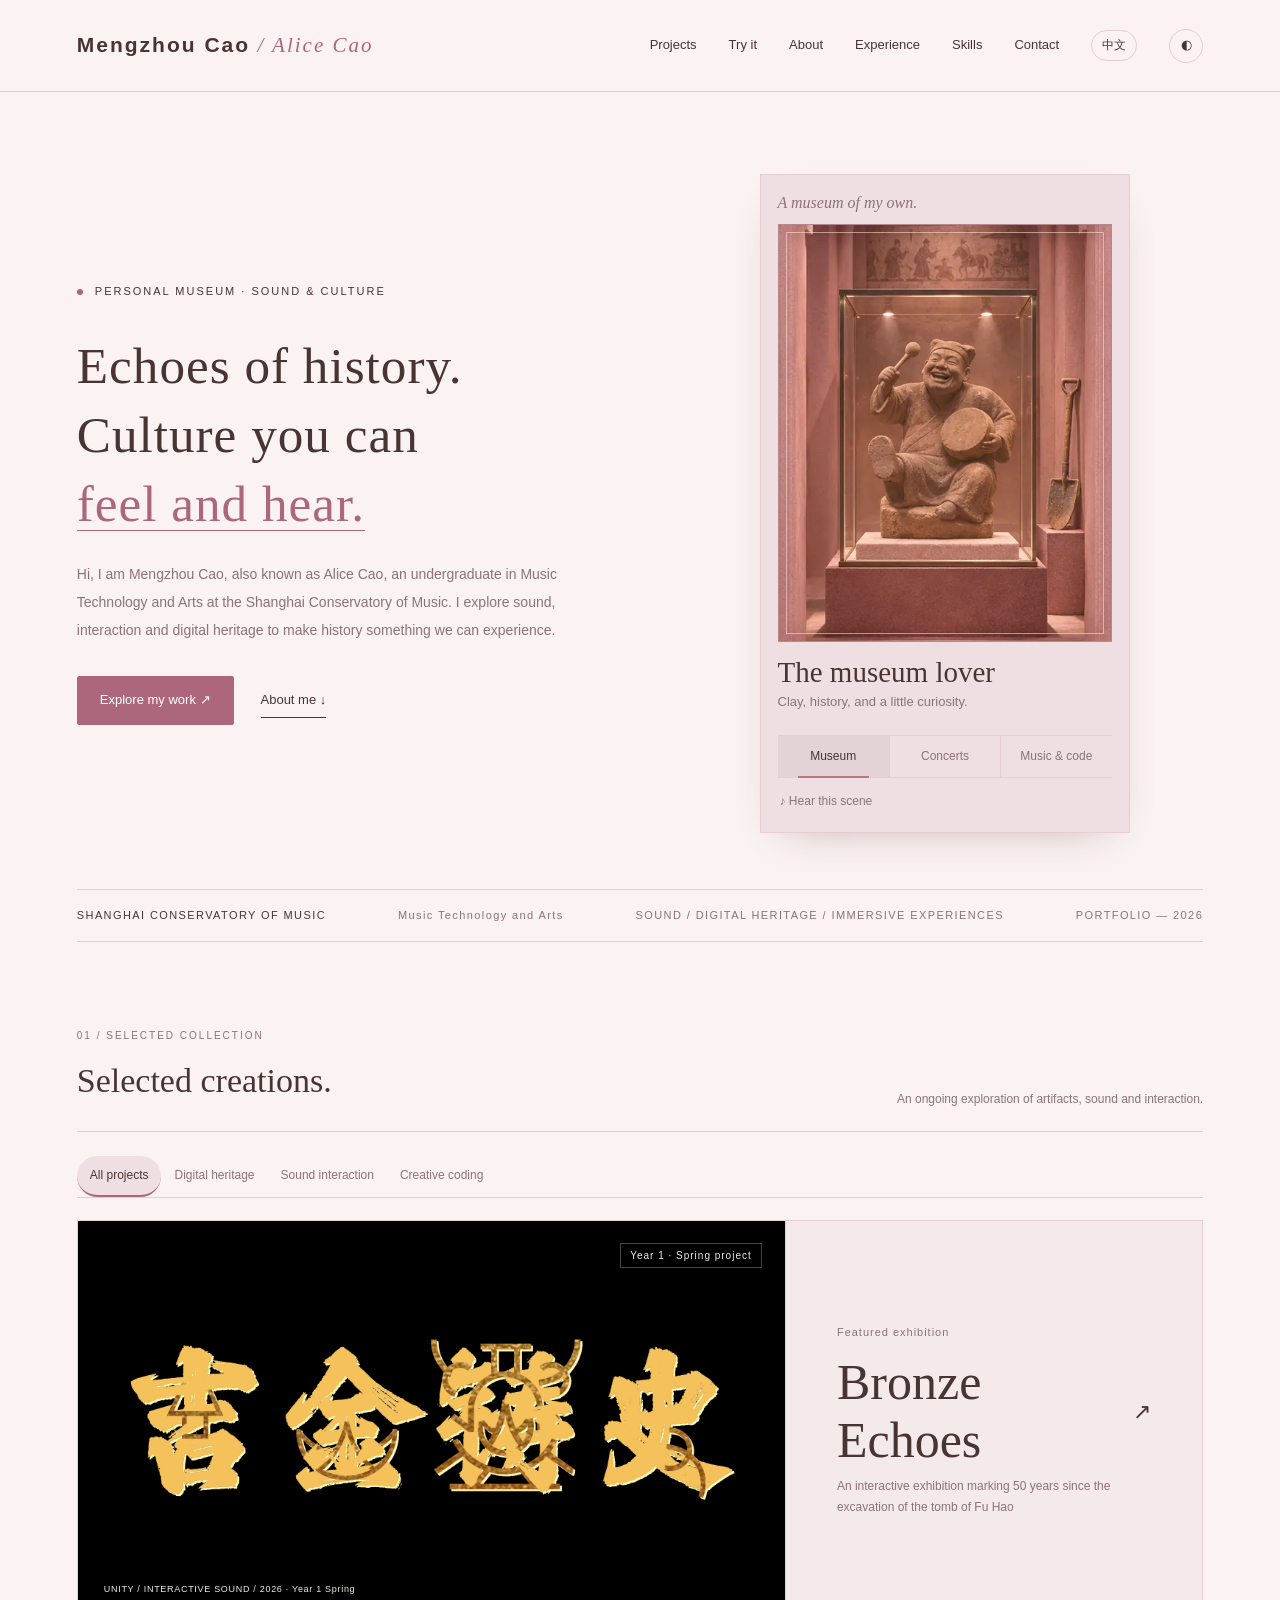
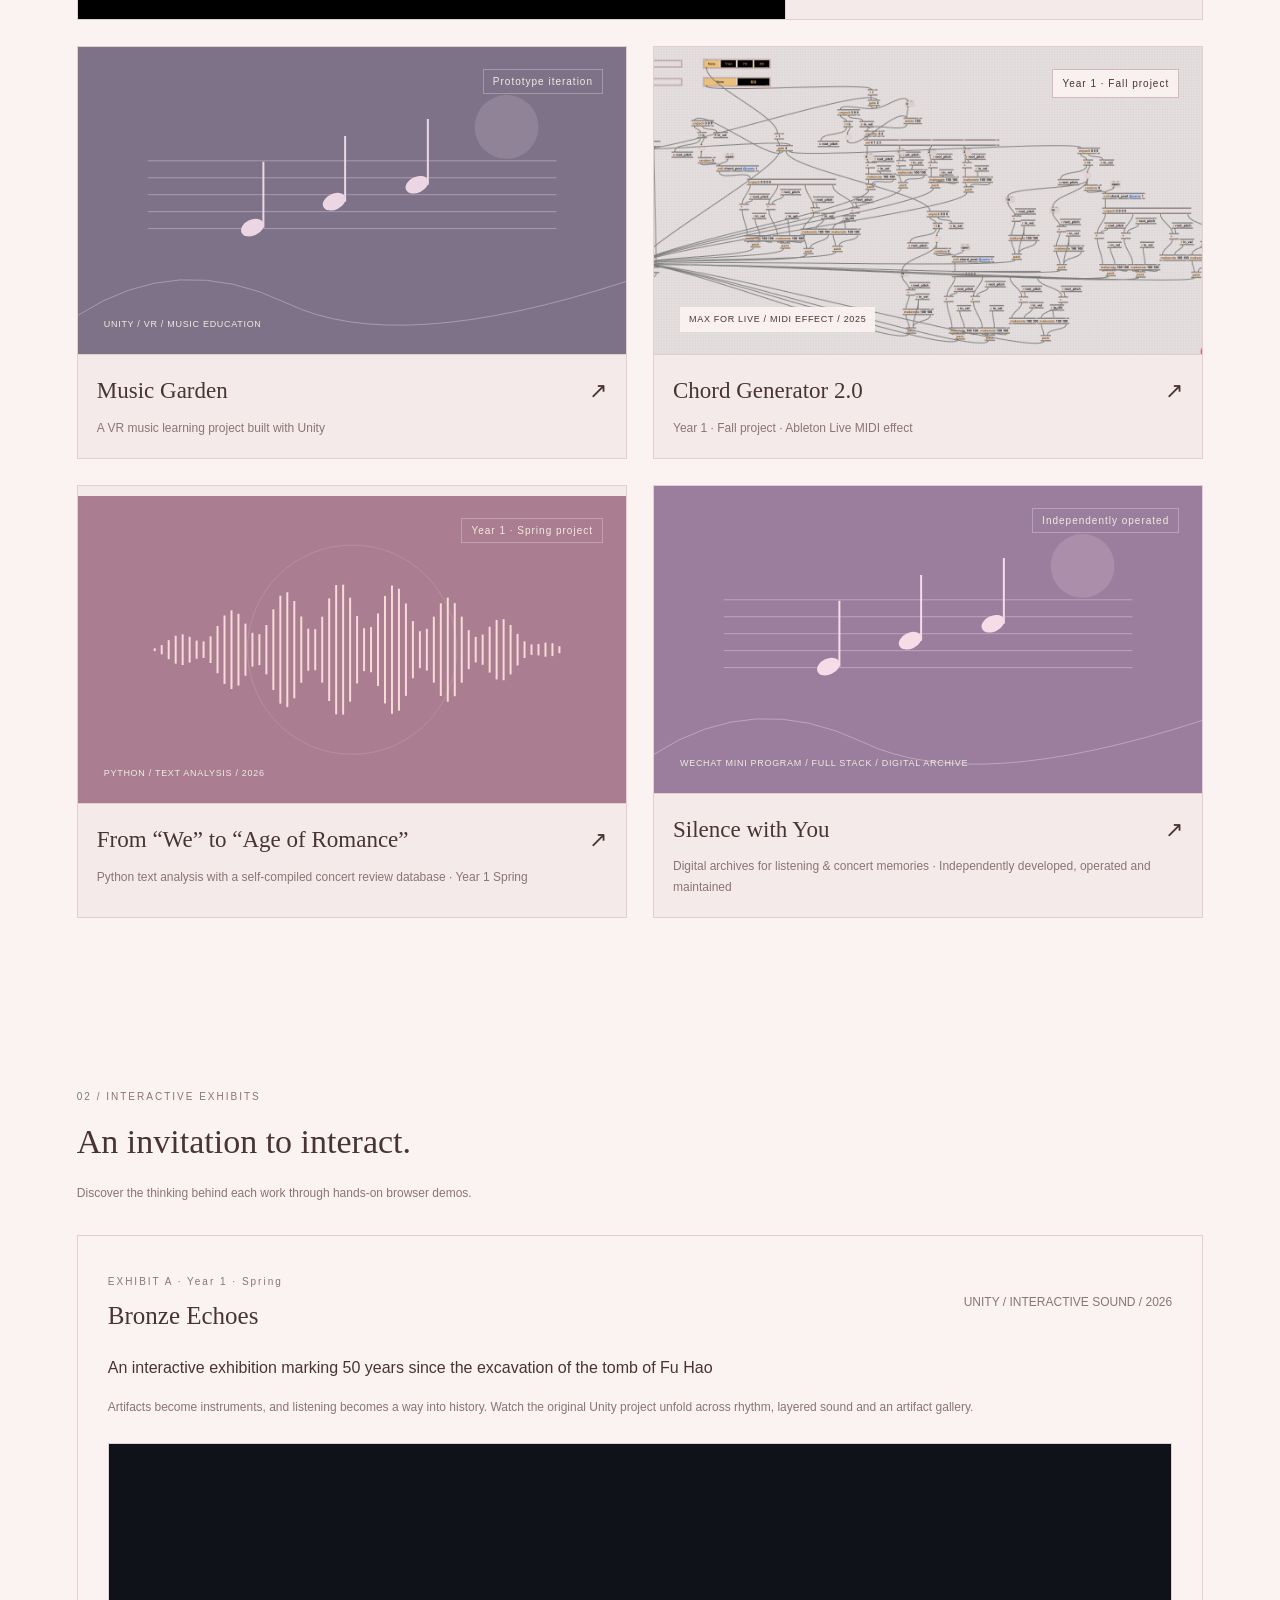
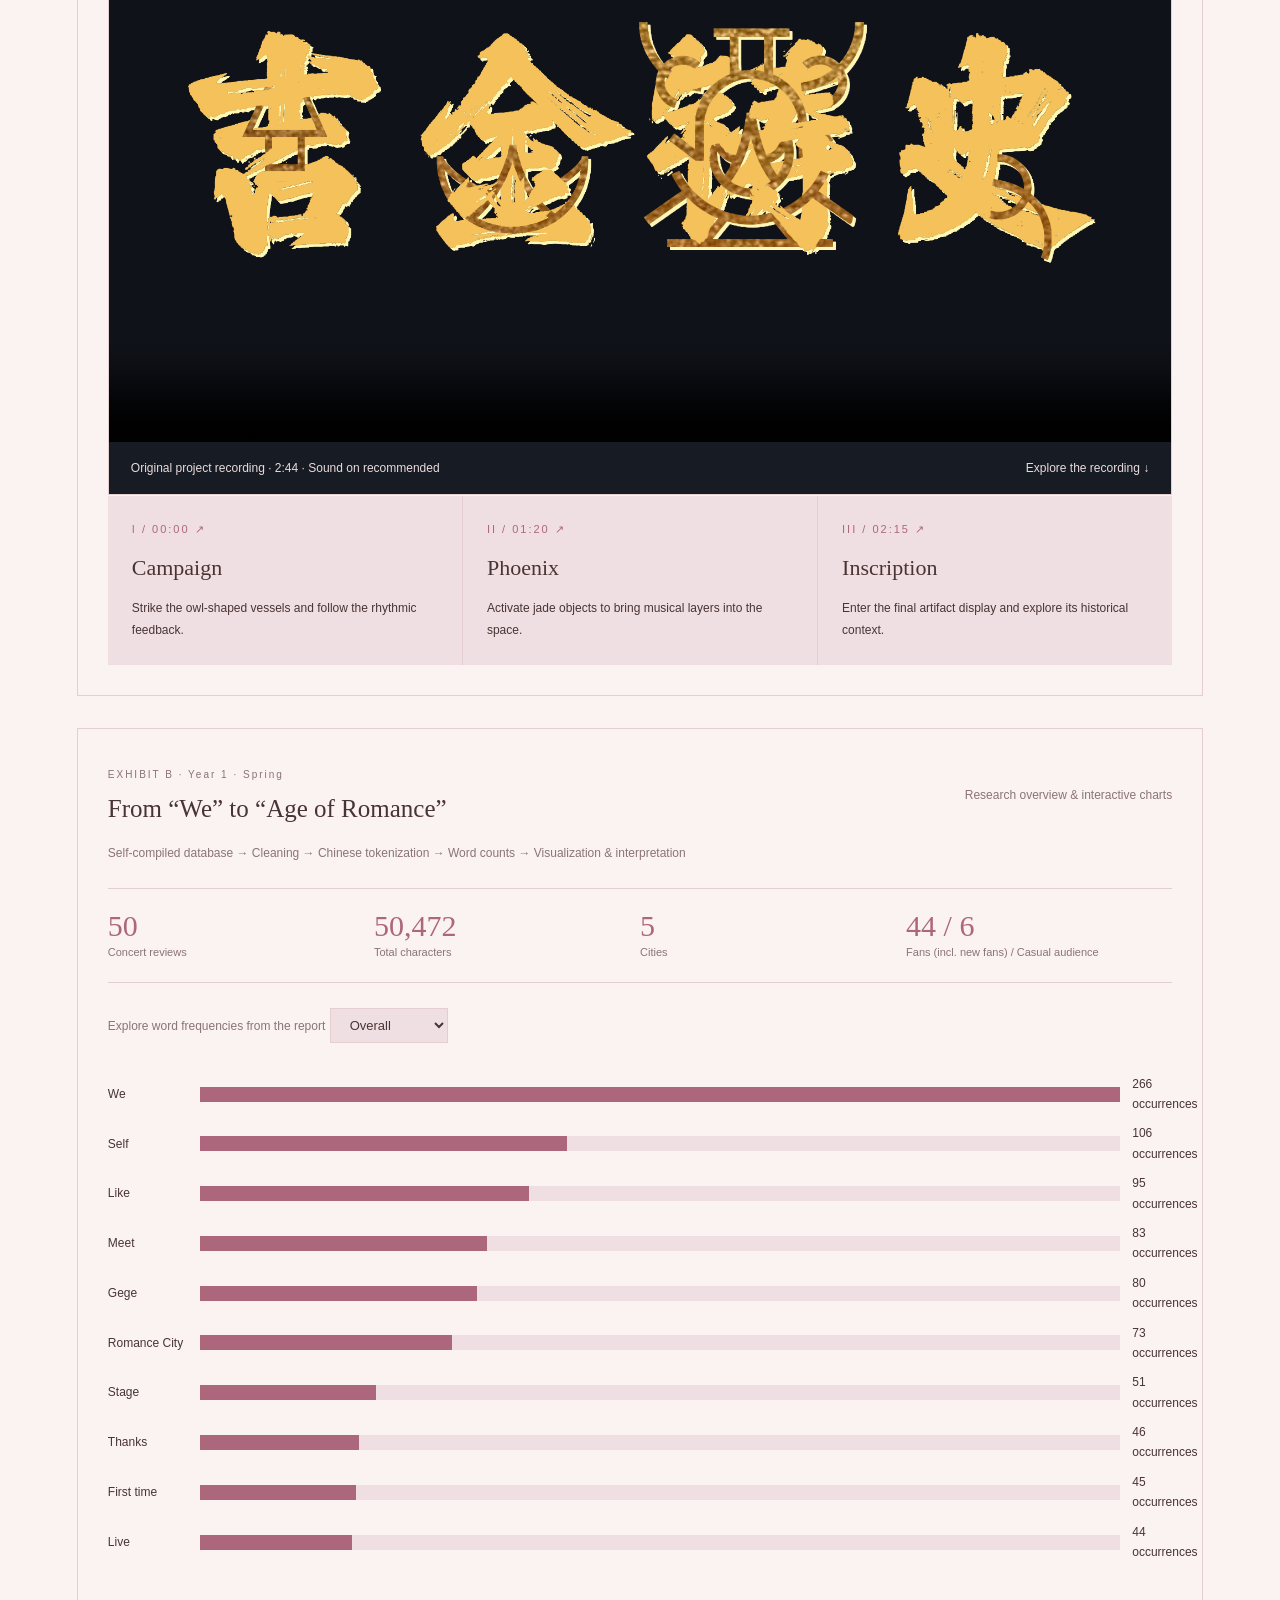
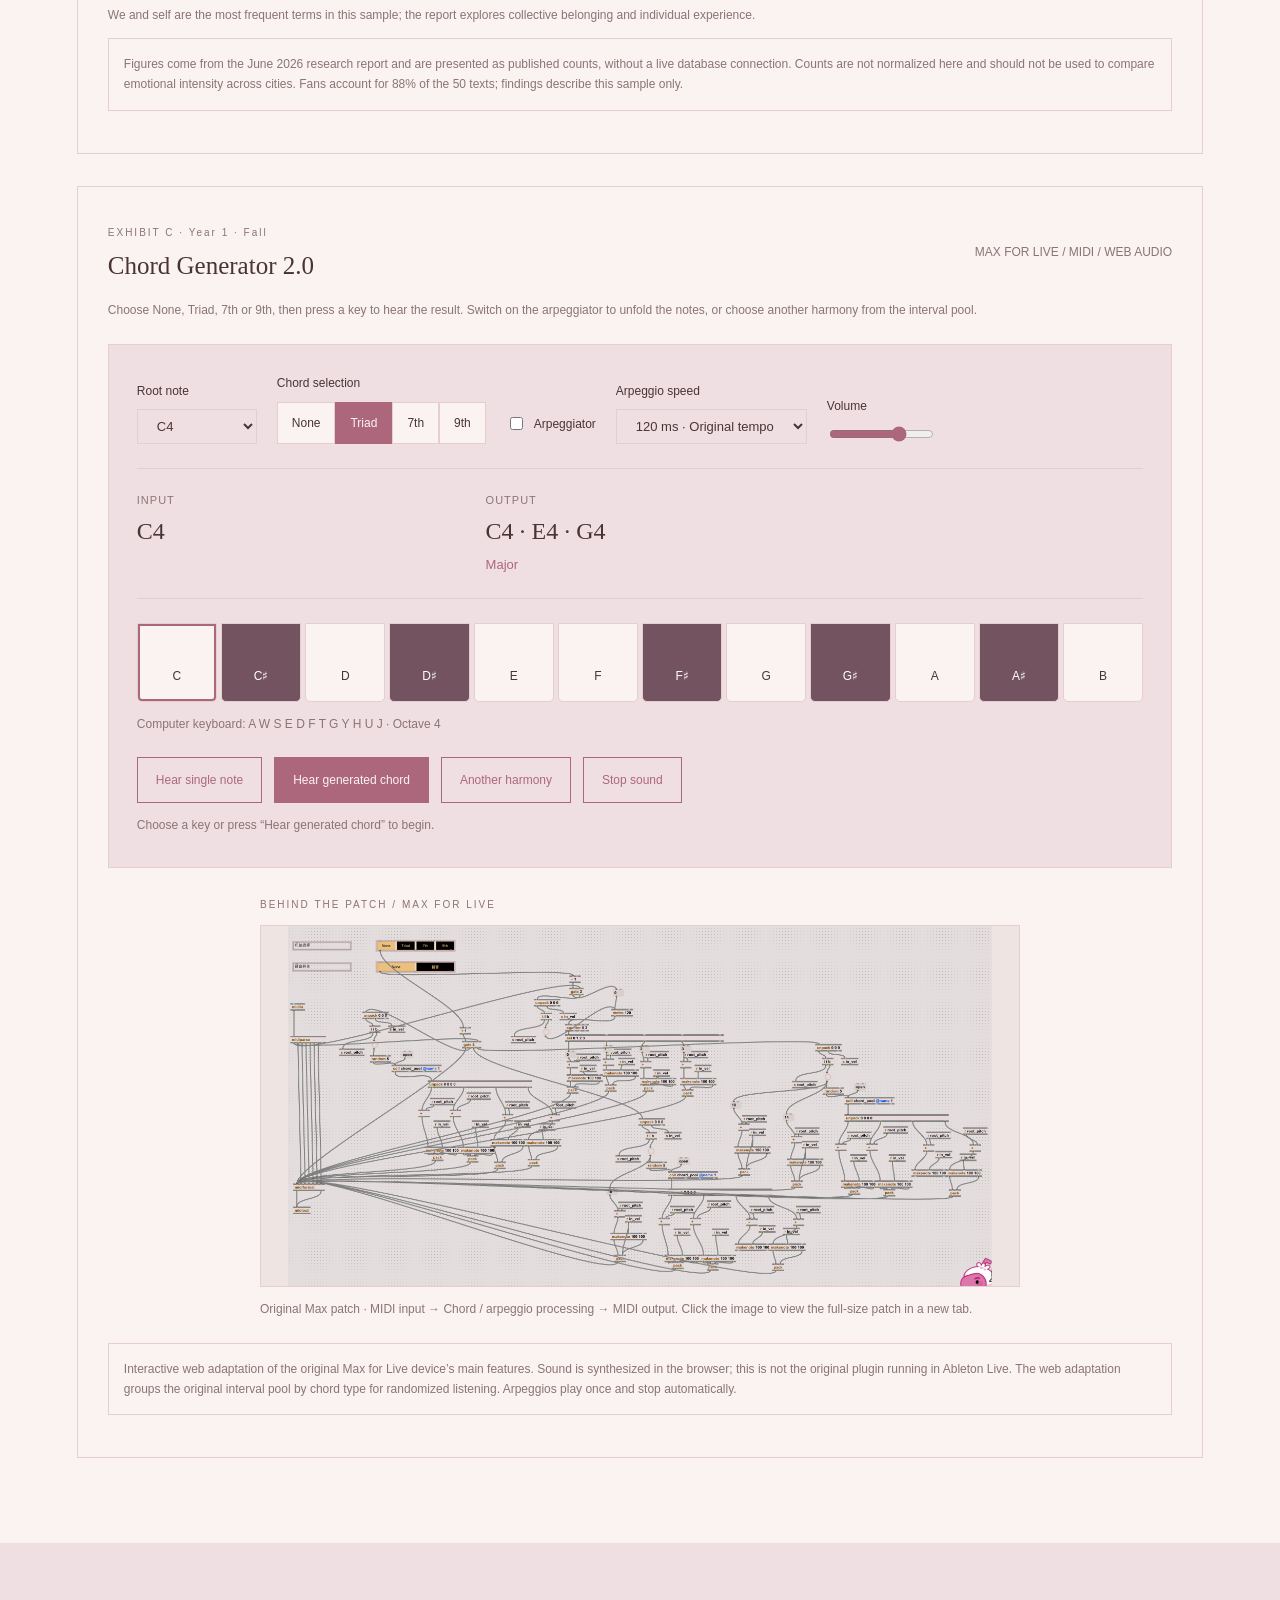
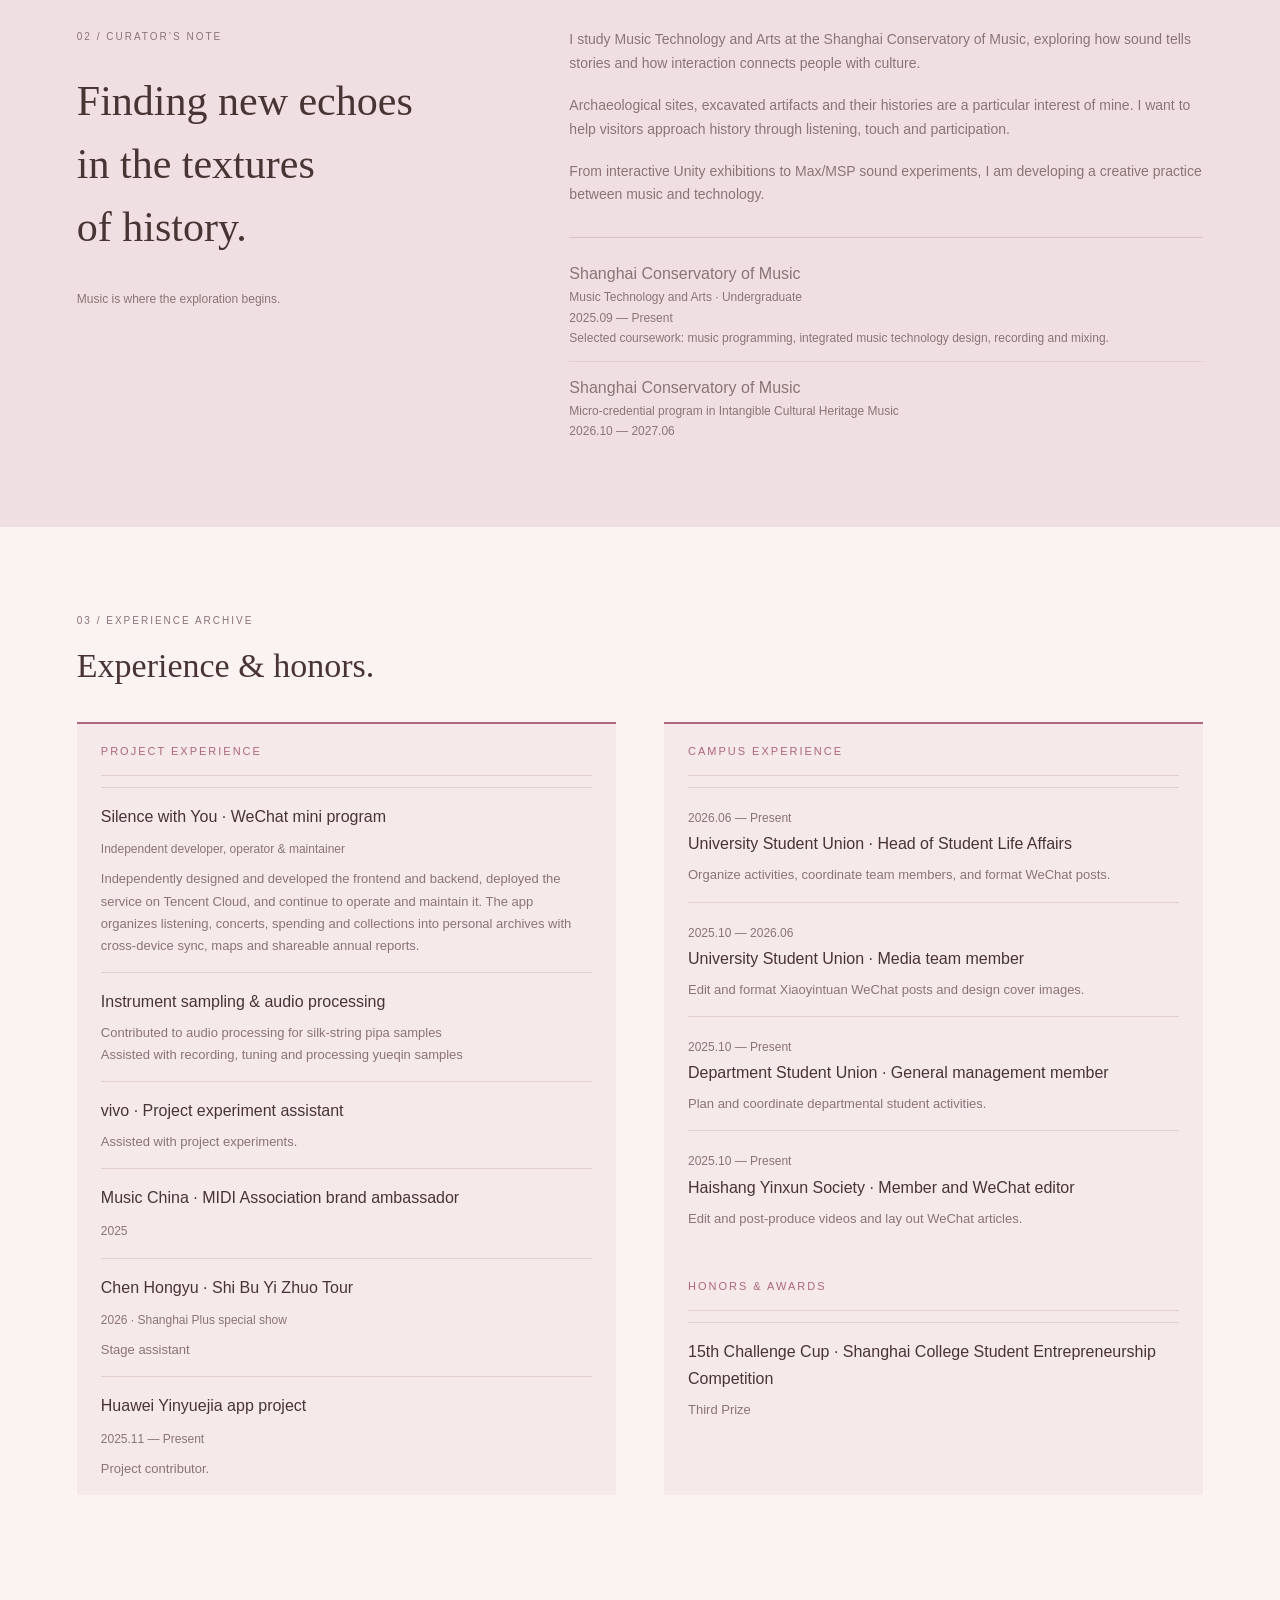
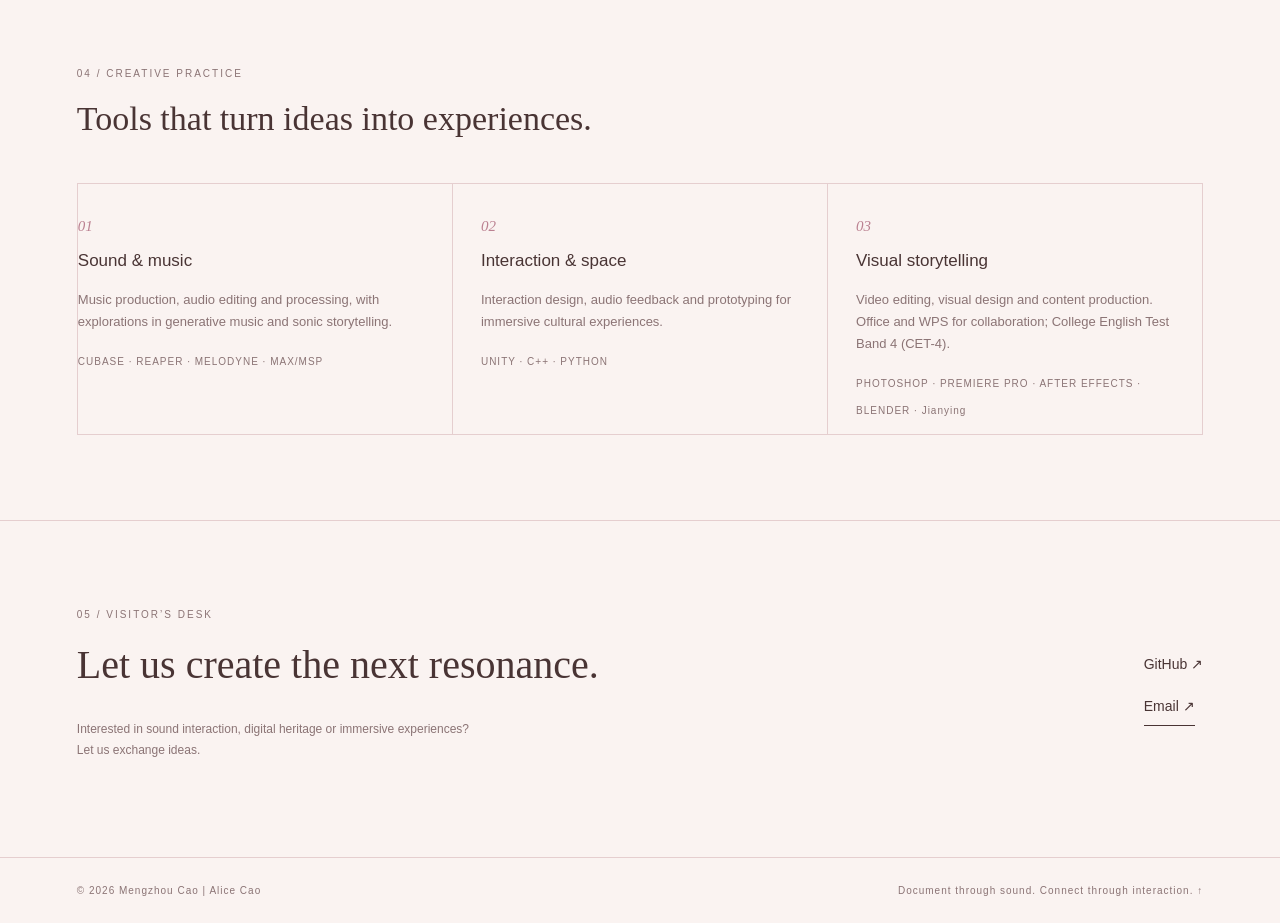
==== commit 6fa6d492: "Curate the full portfolio exhibition and update résumé content" ====
--- a/en.html
+++ b/en.html
@@ -3,15 +3,15 @@
 .resume-columns{display:grid;grid-template-columns:1fr 1fr;gap:70px;margin-top:40px}.resume-label{font-size:11px;font-weight:normal;letter-spacing:2px;color:var(--green);border-bottom:1px solid var(--line);padding-bottom:14px}.entry{border-bottom:1px solid var(--line);padding:18px 0}.entry h3{font-size:16px;font-weight:normal;margin:5px 0}.entry p{font-size:13px;color:var(--sub);margin:7px 0}.contact-links{display:flex;flex-direction:column;gap:12px;font-size:14px}.contact-links button{align-self:start}@media(max-width:760px){.resume-columns{grid-template-columns:1fr;gap:30px}nav{gap:12px}nav a:nth-child(4){display:none}.contact-links{margin-top:24px}}
 .lab{border:1px solid var(--line);padding:30px;margin-top:32px;background:var(--bg)}.lab-heading{display:flex;justify-content:space-between;align-items:center;gap:20px}.lab-heading h3{font:normal 25px Georgia,'Songti SC',serif;margin:8px 0}.lab-heading a{font-size:12px;white-space:nowrap}.chapter-tabs{display:flex;gap:10px;margin:22px 0}.demo-stage{padding:28px;background:var(--paper);text-align:center;min-height:235px}.artifact-buttons{display:flex;justify-content:center;gap:18px;flex-wrap:wrap;margin:24px 0}.artifact-btn{color:var(--ink);background:var(--bg);border:1px solid var(--line);padding:18px 24px;min-width:130px;transition:transform .15s}.artifact-btn:active{transform:scale(.95)}.artifact-btn.on{background:var(--green);color:var(--bg)}.artifact-symbol{display:block;font-size:38px;font-family:serif;line-height:1.4}.demo-controls{display:flex;gap:12px;justify-content:center;align-items:center;flex-wrap:wrap;font-size:12px}.stats{display:grid;grid-template-columns:repeat(4,1fr);border-top:1px solid var(--line);border-bottom:1px solid var(--line);margin:25px 0;padding:20px 0}.stats strong{display:block;font:normal 30px Georgia;color:var(--green)}.stats span{font-size:11px;color:var(--sub)}select{background:var(--paper);color:var(--ink);padding:8px 15px;border:1px solid var(--line);font:inherit;font-size:13px}#bars{padding:22px 0}.barrow{display:grid;grid-template-columns:80px 1fr 40px;gap:12px;align-items:center;margin:9px 0;font-size:12px}.bartrack{height:15px;background:var(--paper)}.barfill{height:100%;background:var(--green)}#beat-status{min-height:24px;font-size:12px;color:var(--sub)}.artifact-info{font-size:14px;max-width:600px;margin:16px auto}.demo-tag{font-size:10px;letter-spacing:1px;color:var(--sub)}@media(max-width:760px){.lab{padding:20px 16px}.lab-heading{display:block}.lab-heading a{display:inline-block}.lab-heading h3{font-size:22px}.stats{grid-template-columns:1fr 1fr;gap:20px}.artifact-btn{padding:14px;min-width:110px}.barrow{grid-template-columns:65px 1fr 30px;gap:8px}}
 nav{flex-wrap:wrap;align-items:center}.language-switch{font-size:12px;border:1px solid var(--line);padding:4px 10px;border-radius:20px;white-space:nowrap}@media(max-width:760px){header{height:auto;min-height:90px;gap:12px;flex-wrap:wrap;padding-top:14px;padding-bottom:14px}nav{gap:12px}}html[lang="en"] h1{font-size:clamp(38px,4vw,61px)}html[lang="en"] .caption{max-width:80%;letter-spacing:.7px}html[lang="en"] .stats span{display:block}html[lang="en"] .hero .intro{max-width:520px}
-.film{margin-top:26px;background:#171b23;border:1px solid var(--line)}.film video{display:block;width:100%;aspect-ratio:16/9;background:#101219}.film-caption{padding:16px 22px;color:#eadbdc;display:flex;justify-content:space-between;gap:16px;font-size:12px}.film-chapters{display:grid;grid-template-columns:repeat(3,1fr);gap:1px;background:var(--line);margin-top:1px}.film-chapter{border:0;text-align:left;padding:24px;background:var(--paper);color:var(--ink);font:inherit;cursor:pointer}.film-chapter:hover{background:var(--bg)}.film-chapter span{display:block;color:var(--green);font-size:11px;letter-spacing:2px;margin-bottom:10px}.film-chapter strong{font-family:Georgia,'Songti SC',serif;font-size:22px;font-weight:normal}.film-chapter p{font-size:12px;line-height:1.8;margin-bottom:0}.cover .real-cover{width:100%;height:100%;object-fit:cover;position:absolute;inset:0}.cover:has(.real-cover){position:relative}.cover:has(.real-cover):after{content:'';position:absolute;inset:0;background:linear-gradient(transparent 35%,rgba(0,0,0,.75));pointer-events:none}.cover .stamp,.cover .caption{z-index:1}.watch-link{display:inline-block;margin-top:20px;color:var(--green);text-underline-offset:5px}@media(max-width:600px){.film-chapters{grid-template-columns:1fr}.film-chapter{padding:18px}.film-caption{display:block}}.cover .real-cover{object-fit:contain;background:#000}.cover:has(.real-cover):after{background:none}.cover:has(.real-cover) .stamp{background:#0009}</style><link rel="stylesheet" href="assets/chord-demo.css?v=3"><script src="assets/chord-demo.js?v=3" defer></script><link rel="stylesheet" href="assets/museum-scenes.css"><link rel="stylesheet" href="assets/museum-gallery.css"></head><body><header><a class="brand" href="#">Mengzhou Cao<i> / Alice Cao</i></a><nav aria-label="Main navigation"><a href="#work">Projects</a><a href="#experience-lab">Try it</a><a href="#about">About</a><a href="#experience">Experience</a><a href="#skills">Skills</a><a href="#contact">Contact</a><a class="language-switch" href="index.html" lang="zh-CN" onclick="localStorage.setItem('portfolio-language','zh')">中文</a><button class="circle" id="theme" aria-label="Toggle light and dark theme">◐</button></nav></header><main><div class="hero"><div><div class="eyebrow"><span class="dot"></span>PERSONAL MUSEUM · SOUND & CULTURE</div><h1>Echoes of history.<br>Culture you can<br><em>feel and hear.</em></h1><p class="intro">Hi, I am Mengzhou Cao, also known as Alice Cao, an undergraduate in Music Technology and Arts at the Shanghai Conservatory of Music. I explore sound, interaction and digital heritage to make history something we can experience.</p><div class="hero-actions"><a class="primary" href="#work">Explore my work <span aria-hidden="true">↗</span></a><a class="textlink" href="#about">About me ↓</a></div></div><div class="museum-scenes" id="museum-world" data-lang="en"><p class="world-heading">A museum of my own.</p><div class="scene-stage" tabindex="0" role="group" aria-label="Exhibition images. Use the arrow keys to switch scenes."><div class="scene-image" role="img" aria-label="Terracotta storyteller in a glass case with an archaeological shovel nearby" aria-hidden="false"><div class="scene-picture"></div></div><div class="scene-image" role="img" aria-label="Savory congee and a pink lightstick in front of a concert stage" aria-hidden="true"><div class="scene-picture"></div></div><div class="scene-image" role="img" aria-label="A music workstation with microphone, audio interface, speakers and a miniature model" aria-hidden="true"><div class="scene-picture"></div></div></div><h2 class="world-title">The museum lover</h2><p class="world-caption" aria-live="polite">Clay, history, and a little curiosity.</p><div class="world-tabs" role="group" aria-label="Choose an exhibition scene"><button type="button" data-world-face="0" aria-pressed="true">Museum</button><button type="button" data-world-face="1" aria-pressed="false">Concerts</button><button type="button" data-world-face="2" aria-pressed="false">Music & code</button></div><div class="world-tools"><button type="button" data-world-sound>♪ Hear this scene</button></div><p class="world-status" role="status" aria-live="polite"></p></div></div><div class="band"><b>SHANGHAI CONSERVATORY OF MUSIC</b><span>Music Technology and Arts</span><span>SOUND / DIGITAL HERITAGE / IMMERSIVE EXPERIENCES</span><span>PORTFOLIO — 2026</span></div>
+.film{margin-top:26px;background:#171b23;border:1px solid var(--line)}.film video{display:block;width:100%;aspect-ratio:16/9;background:#101219}.film-caption{padding:16px 22px;color:#eadbdc;display:flex;justify-content:space-between;gap:16px;font-size:12px}.film-chapters{display:grid;grid-template-columns:repeat(3,1fr);gap:1px;background:var(--line);margin-top:1px}.film-chapter{border:0;text-align:left;padding:24px;background:var(--paper);color:var(--ink);font:inherit;cursor:pointer}.film-chapter:hover{background:var(--bg)}.film-chapter span{display:block;color:var(--green);font-size:11px;letter-spacing:2px;margin-bottom:10px}.film-chapter strong{font-family:Georgia,'Songti SC',serif;font-size:22px;font-weight:normal}.film-chapter p{font-size:12px;line-height:1.8;margin-bottom:0}.cover .real-cover{width:100%;height:100%;object-fit:cover;position:absolute;inset:0}.cover:has(.real-cover){position:relative}.cover:has(.real-cover):after{content:'';position:absolute;inset:0;background:linear-gradient(transparent 35%,rgba(0,0,0,.75));pointer-events:none}.cover .stamp,.cover .caption{z-index:1}.watch-link{display:inline-block;margin-top:20px;color:var(--green);text-underline-offset:5px}@media(max-width:600px){.film-chapters{grid-template-columns:1fr}.film-chapter{padding:18px}.film-caption{display:block}}.cover .real-cover{object-fit:contain;background:#000}.cover:has(.real-cover):after{background:none}.cover:has(.real-cover) .stamp{background:#0009}</style><link rel="stylesheet" href="assets/chord-demo.css?v=3"><script src="assets/chord-demo.js?v=3" defer></script><link rel="stylesheet" href="assets/museum-scenes.css"><link rel="stylesheet" href="assets/museum-gallery.css"><link rel="stylesheet" href="assets/exhibition-resume.css"></head><body><header><a class="brand" href="#">Mengzhou Cao<i> / Alice Cao</i></a><nav aria-label="Main navigation"><a href="#work">Projects</a><a href="#experience-lab">Try it</a><a href="#about">About</a><a href="#experience">Experience</a><a href="#skills">Skills</a><a href="#contact">Contact</a><a class="language-switch" href="index.html" lang="zh-CN" onclick="localStorage.setItem('portfolio-language','zh')">中文</a><button class="circle" id="theme" aria-label="Toggle light and dark theme">◐</button></nav></header><main><div class="hero"><div><div class="eyebrow"><span class="dot"></span>PERSONAL MUSEUM · SOUND & CULTURE</div><h1>Echoes of history.<br>Culture you can<br><em>feel and hear.</em></h1><p class="intro">Hi, I am Mengzhou Cao, also known as Alice Cao, an undergraduate in Music Technology and Arts at the Shanghai Conservatory of Music. I explore sound, interaction and digital heritage to make history something we can experience.</p><div class="hero-actions"><a class="primary" href="#work">Explore my work <span aria-hidden="true">↗</span></a><a class="textlink" href="#about">About me ↓</a></div></div><div class="museum-scenes" id="museum-world" data-lang="en"><p class="world-heading">A museum of my own.</p><div class="scene-stage" tabindex="0" role="group" aria-label="Exhibition images. Use the arrow keys to switch scenes."><div class="scene-image" role="img" aria-label="Terracotta storyteller in a glass case with an archaeological shovel nearby" aria-hidden="false"><div class="scene-picture"></div></div><div class="scene-image" role="img" aria-label="Savory congee and a pink lightstick in front of a concert stage" aria-hidden="true"><div class="scene-picture"></div></div><div class="scene-image" role="img" aria-label="A music workstation with microphone, audio interface, speakers and a miniature model" aria-hidden="true"><div class="scene-picture"></div></div></div><h2 class="world-title">The museum lover</h2><p class="world-caption" aria-live="polite">Clay, history, and a little curiosity.</p><div class="world-tabs" role="group" aria-label="Choose an exhibition scene"><button type="button" data-world-face="0" aria-pressed="true">Museum</button><button type="button" data-world-face="1" aria-pressed="false">Concerts</button><button type="button" data-world-face="2" aria-pressed="false">Music & code</button></div><div class="world-tools"><button type="button" data-world-sound>♪ Hear this scene</button></div><p class="world-status" role="status" aria-live="polite"></p></div></div><div class="band"><b>SHANGHAI CONSERVATORY OF MUSIC</b><span>Music Technology and Arts</span><span>SOUND / DIGITAL HERITAGE / IMMERSIVE EXPERIENCES</span><span>PORTFOLIO — 2026</span></div>
 <section id="work"><div class="sectionhead"><div><div class="kicker">01 / SELECTED COLLECTION</div><h2>Selected creations.</h2></div><span class="small">An ongoing exploration of artifacts, sound and interaction.</span></div><div class="filters" aria-label="Project categories"><button class="filter active" data-filter="all" aria-pressed="true">All projects</button><button class="filter" data-filter="culture" aria-pressed="false">Digital heritage</button><button class="filter" data-filter="sound" aria-pressed="false">Sound interaction</button><button class="filter" data-filter="creative" aria-pressed="false">Creative coding</button></div><div class="projects" id="projects"></div></section>
-<section id="experience-lab"><div class="kicker">02 / INTERACTIVE EXHIBITS</div><h2>An invitation to interact.</h2><p class="small">Discover the thinking behind each work through hands-on browser demos.</p><div class="lab" id="bronze-screening"><div class="lab-heading"><div><span class="kicker">EXHIBIT A · Year 1 · Spring</span><h3>Bronze Echoes</h3></div><span class="small">UNITY / INTERACTIVE SOUND / 2026</span></div><p>An interactive exhibition marking 50 years since the excavation of the tomb of Fu Hao</p><p class="small">Artifacts become instruments, and listening becomes a way into history. Watch the original Unity project unfold across rhythm, layered sound and an artifact gallery.</p><div class="film"><video id="bronze-video" controls playsinline preload="none" poster="assets/jijin-cover.png" aria-label="Bronze Echoes"><source src="assets/jijin-demo.mp4" type="video/mp4"></video><div class="film-caption"><span>Original project recording · 2:44 · Sound on recommended</span><span>Explore the recording ↓</span></div></div><div class="film-chapters"><button class="film-chapter" data-seek="0"><span>I / 00:00 ↗</span><strong>Campaign</strong><p>Strike the owl-shaped vessels and follow the rhythmic feedback.</p></button><button class="film-chapter" data-seek="80"><span>II / 01:20 ↗</span><strong>Phoenix</strong><p>Activate jade objects to bring musical layers into the space.</p></button><button class="film-chapter" data-seek="135"><span>III / 02:15 ↗</span><strong>Inscription</strong><p>Enter the final artifact display and explore its historical context.</p></button></div></div><div class="lab"><div class="lab-heading"><div><span class="kicker">EXHIBIT B · Year 1 · Spring</span><h3>From “We” to “Age of Romance”</h3></div><span class="small">Research overview & interactive charts</span></div><p class="small">Self-compiled database → Cleaning → Chinese tokenization → Word counts → Visualization & interpretation</p><div class="stats"><div><strong>50</strong><span>Concert reviews</span></div><div><strong>50,472</strong><span>Total characters</span></div><div><strong>5</strong><span>Cities</span></div><div><strong>44 / 6</strong><span>Fans (incl. new fans) / Casual audience</span></div></div><label class="small" for="city-select">Explore word frequencies from the report</label> <select id="city-select"><option>Overall</option><option>Zhengzhou</option><option>Nanchang</option><option>Yichang</option><option>Taiyuan</option><option>Chengdu</option></select><div id="bars" aria-live="polite"></div><p id="city-note" class="small"></p><p class="notice">Figures come from the June 2026 research report and are presented as published counts, without a live database connection. Counts are not normalized here and should not be used to compare emotional intensity across cities. Fans account for 88% of the 50 texts; findings describe this sample only.</p></div><div class="lab" id="chord-lab" data-lang="en"><div class="lab-heading"><div><span class="kicker">EXHIBIT C · Year 1 · Fall</span><h3>Chord Generator 2.0</h3></div><span class="small">MAX FOR LIVE / MIDI / WEB AUDIO</span></div><p class="small">Choose None, Triad, 7th or 9th, then press a key to hear the result. Switch on the arpeggiator to unfold the notes, or choose another harmony from the interval pool.</p><div class="chord-panel"><div class="chord-controls"><label>Root note<select id="chord-root"><option value="60">C4</option><option value="61">C♯4</option><option value="62">D4</option><option value="63">D♯4</option><option value="64">E4</option><option value="65">F4</option><option value="66">F♯4</option><option value="67">G4</option><option value="68">G♯4</option><option value="69">A4</option><option value="70">A♯4</option><option value="71">B4</option></select></label><div class="chord-mode-control"><span>Chord selection</span><div class="chord-mode-tabs" role="group" aria-label="Chord selection"><button type="button" data-chord-mode="none" aria-pressed="false">None</button><button type="button" data-chord-mode="triad" aria-pressed="true">Triad</button><button type="button" data-chord-mode="seventh" aria-pressed="false">7th</button><button type="button" data-chord-mode="ninth" aria-pressed="false">9th</button></div><input type="hidden" id="chord-mode" value="triad"></div><label class="arp-control"><input type="checkbox" id="chord-arp">Arpeggiator</label><label>Arpeggio speed<select id="chord-speed"><option value="0.24">Slow</option><option value="0.12" selected>120 ms · Original tempo</option><option value="0.08">Fast</option></select></label><label class="chord-volume">Volume<input id="chord-volume" type="range" min="0" max="100" value="70" aria-label="Volume"></label></div><div class="chord-readout"><div><small>INPUT</small><strong id="chord-input">C4</strong></div><div><small>OUTPUT</small><strong id="chord-output">C4 · E4 · G4</strong><span id="chord-name" class="chord-name">C major</span></div></div><div class="chord-keys" role="group" aria-label="Choose a root note to hear the result"><button class="chord-key " data-midi="60" aria-pressed="true">C</button><button class="chord-key accidental" data-midi="61" aria-pressed="false">C♯</button><button class="chord-key " data-midi="62" aria-pressed="false">D</button><button class="chord-key accidental" data-midi="63" aria-pressed="false">D♯</button><button class="chord-key " data-midi="64" aria-pressed="false">E</button><button class="chord-key " data-midi="65" aria-pressed="false">F</button><button class="chord-key accidental" data-midi="66" aria-pressed="false">F♯</button><button class="chord-key " data-midi="67" aria-pressed="false">G</button><button class="chord-key accidental" data-midi="68" aria-pressed="false">G♯</button><button class="chord-key " data-midi="69" aria-pressed="false">A</button><button class="chord-key accidental" data-midi="70" aria-pressed="false">A♯</button><button class="chord-key " data-midi="71" aria-pressed="false">B</button></div><p class="small">Computer keyboard: A W S E D F T G Y H U J · Octave 4</p><div class="chord-actions"><button id="chord-single">Hear single note</button><button class="chord-primary" id="chord-play">Hear generated chord</button><button id="chord-random">Another harmony</button><button id="chord-stop">Stop sound</button></div><div id="chord-status" role="status" aria-live="polite">Choose a key or press “Hear generated chord” to begin.</div></div><figure class="max-patch"><div class="kicker">BEHIND THE PATCH / MAX FOR LIVE</div><a href="assets/chord-max-patch.png" target="_blank" rel="noopener" aria-label="Open full-size Max patch screenshot in a new tab"><img src="assets/chord-max-patch.png" width="1372" height="702" loading="lazy" alt="Original Chord Generator 2.0 Max patch, with MIDI input, chord selection, arpeggiator and MIDI output connections"></a><figcaption>Original Max patch · MIDI input → Chord / arpeggio processing → MIDI output. Click the image to view the full-size patch in a new tab.</figcaption></figure><p class="notice">Interactive web adaptation of the original Max for Live device’s main features. Sound is synthesized in the browser; this is not the original plugin running in Ableton Live. The web adaptation groups the original interval pool by chord type for randomized listening. Arpeggios play once and stop automatically.</p></div></section><section id="about" class="about"><div><div class="kicker">02 / CURATOR’S NOTE</div><h2>Finding new echoes<br>in the textures<br>of history.</h2><span class="small">Music is where the exploration begins.</span></div><div class="about-copy"><p>I study Music Technology and Arts at the Shanghai Conservatory of Music, exploring how sound tells stories and how interaction connects people with culture.</p><p>Archaeological sites, excavated artifacts and their histories are a particular interest of mine. I want to help visitors approach history through listening, touch and participation.</p><p>From interactive Unity exhibitions to Max/MSP sound experiments, I am developing a creative practice between music and technology.</p><div class="edu"><div><strong>Shanghai Conservatory of Music</strong>Music Technology and Arts · Undergraduate<br>2025.09 — Present<br><span class="small">Selected coursework: music programming, integrated music technology design, recording and mixing.</span></div><span>SHANGHAI<br>CHINA</span></div></div></section>
-<section id="experience"><div class="kicker">03 / EXPERIENCE ARCHIVE</div><h2>Experience & practice.</h2><div class="resume-columns"><div><h3 class="resume-label">PROJECT EXPERIENCE</h3><div class="entry"><h3>Silence with You · WeChat mini program</h3><span class="small">Independent developer, operator & maintainer</span><p>Independently designed and developed the frontend and backend, deployed the service on Tencent Cloud, and continue to operate and maintain it. The app organizes listening, concerts, spending and collections into personal archives with cross-device sync, maps and shareable annual reports.</p></div><div class="entry"><h3>Instrument sampling & audio processing</h3><p>Contributed to audio processing for silk-string pipa samples<br>Assisted with recording, tuning and processing yueqin samples</p></div><div class="entry"><h3>vivo · Project experiment assistant</h3><p>Assisted with project experiments.</p></div><div class="entry"><h3>Music China · MIDI Association brand ambassador</h3><span class="small">2025</span></div><div class="entry"><h3>Chen Hongyu · Shi Bu Yi Zhuo Tour</h3><span class="small">2026 · Shanghai Plus special show</span><p>Stage assistant</p></div><div class="entry"><h3>Huawei Yinyuejia app project</h3><span class="small">2025.11 — Present</span><p>Project contributor.</p></div></div><div><h3 class="resume-label">CAMPUS EXPERIENCE</h3><div class="entry"><span class="small">2026.06 — Present</span><h3>University Student Union · Head of Student Life Affairs</h3><p>Organize activities and coordinate people.</p></div><div class="entry"><span class="small">2025.10 — 2026.06</span><h3>University Student Union · Media team member</h3><p>Edit and format Xiaoyintuan WeChat posts and design cover images.</p></div><div class="entry"><span class="small">2025.10 — Present</span><h3>Department Student Union · General management member</h3><p>Plan and coordinate departmental student activities.</p></div><div class="entry"><span class="small">2025.10 — Present</span><h3>Haishang Yinxun Society · Member</h3><p>Video editing and post-production.</p></div><h3 class="resume-label" style="margin-top:32px">HONORS & AWARDS</h3><div class="entry"><h3>15th Challenge Cup · Shanghai College Student Entrepreneurship Competition</h3><p>Third Prize</p></div></div></div></section><section id="skills"><div class="kicker">04 / CREATIVE PRACTICE</div><h2>Tools that turn ideas into experiences.</h2><div class="tools"><div class="tool"><span class="num">01</span><h3>Sound & music</h3><p>Music production, audio editing and processing, with explorations in generative music and sonic storytelling.</p><span class="tags">CUBASE · REAPER · MELODYNE · MAX/MSP</span></div><div class="tool"><span class="num">02</span><h3>Interaction & space</h3><p>Interaction design, audio feedback and prototyping for immersive cultural experiences.</p><span class="tags">UNITY · C++ · PYTHON</span></div><div class="tool"><span class="num">03</span><h3>Visual storytelling</h3><p>Video editing, visual design and content production. Office and WPS for collaboration; College English Test Band 4 (CET-4).</p><span class="tags">PHOTOSHOP · PREMIERE PRO · AFTER EFFECTS · Jianying</span></div></div></section><section id="contact" class="contact"><div><div class="kicker">05 / VISITOR’S DESK</div><h2>Let us create the next resonance.</h2><p class="small">Interested in sound interaction, digital heritage or immersive experiences? Let us exchange ideas.</p></div><div class="contact-links"><a href="https://github.com/Alice0723" target="_blank" rel="noopener">GitHub ↗</a><button class="textlink" style="background:none;border-width:0 0 1px;color:inherit" id="contactBtn">Email ↗</button></div></section></main><footer><span>© 2026 Mengzhou Cao | Alice Cao</span><span>Document through sound. Connect through interaction. <a href="#">↑</a></span></footer><dialog id="detail" aria-labelledby="detail-title"><button class="close" aria-label="Close details">×</button><div id="detail-body"></div></dialog><script>
+<section id="experience-lab"><div class="kicker">02 / INTERACTIVE EXHIBITS</div><h2>An invitation to interact.</h2><p class="small">Discover the thinking behind each work through hands-on browser demos.</p><div class="lab" id="bronze-screening"><div class="lab-heading"><div><span class="kicker">EXHIBIT A · Year 1 · Spring</span><h3>Bronze Echoes</h3></div><span class="small">UNITY / INTERACTIVE SOUND / 2026</span></div><p>An interactive exhibition marking 50 years since the excavation of the tomb of Fu Hao</p><p class="small">Artifacts become instruments, and listening becomes a way into history. Watch the original Unity project unfold across rhythm, layered sound and an artifact gallery.</p><div class="film"><video id="bronze-video" controls playsinline preload="none" poster="assets/jijin-cover.png" aria-label="Bronze Echoes"><source src="assets/jijin-demo.mp4" type="video/mp4"></video><div class="film-caption"><span>Original project recording · 2:44 · Sound on recommended</span><span>Explore the recording ↓</span></div></div><div class="film-chapters"><button class="film-chapter" data-seek="0"><span>I / 00:00 ↗</span><strong>Campaign</strong><p>Strike the owl-shaped vessels and follow the rhythmic feedback.</p></button><button class="film-chapter" data-seek="80"><span>II / 01:20 ↗</span><strong>Phoenix</strong><p>Activate jade objects to bring musical layers into the space.</p></button><button class="film-chapter" data-seek="135"><span>III / 02:15 ↗</span><strong>Inscription</strong><p>Enter the final artifact display and explore its historical context.</p></button></div></div><div class="lab"><div class="lab-heading"><div><span class="kicker">EXHIBIT B · Year 1 · Spring</span><h3>From “We” to “Age of Romance”</h3></div><span class="small">Research overview & interactive charts</span></div><p class="small">Self-compiled database → Cleaning → Chinese tokenization → Word counts → Visualization & interpretation</p><div class="stats"><div><strong>50</strong><span>Concert reviews</span></div><div><strong>50,472</strong><span>Total characters</span></div><div><strong>5</strong><span>Cities</span></div><div><strong>44 / 6</strong><span>Fans (incl. new fans) / Casual audience</span></div></div><label class="small" for="city-select">Explore word frequencies from the report</label> <select id="city-select"><option>Overall</option><option>Zhengzhou</option><option>Nanchang</option><option>Yichang</option><option>Taiyuan</option><option>Chengdu</option></select><div id="bars" aria-live="polite"></div><p id="city-note" class="small"></p><p class="notice">Figures come from the June 2026 research report and are presented as published counts, without a live database connection. Counts are not normalized here and should not be used to compare emotional intensity across cities. Fans account for 88% of the 50 texts; findings describe this sample only.</p></div><div class="lab" id="chord-lab" data-lang="en"><div class="lab-heading"><div><span class="kicker">EXHIBIT C · Year 1 · Fall</span><h3>Chord Generator 2.0</h3></div><span class="small">MAX FOR LIVE / MIDI / WEB AUDIO</span></div><p class="small">Choose None, Triad, 7th or 9th, then press a key to hear the result. Switch on the arpeggiator to unfold the notes, or choose another harmony from the interval pool.</p><div class="chord-panel"><div class="chord-controls"><label>Root note<select id="chord-root"><option value="60">C4</option><option value="61">C♯4</option><option value="62">D4</option><option value="63">D♯4</option><option value="64">E4</option><option value="65">F4</option><option value="66">F♯4</option><option value="67">G4</option><option value="68">G♯4</option><option value="69">A4</option><option value="70">A♯4</option><option value="71">B4</option></select></label><div class="chord-mode-control"><span>Chord selection</span><div class="chord-mode-tabs" role="group" aria-label="Chord selection"><button type="button" data-chord-mode="none" aria-pressed="false">None</button><button type="button" data-chord-mode="triad" aria-pressed="true">Triad</button><button type="button" data-chord-mode="seventh" aria-pressed="false">7th</button><button type="button" data-chord-mode="ninth" aria-pressed="false">9th</button></div><input type="hidden" id="chord-mode" value="triad"></div><label class="arp-control"><input type="checkbox" id="chord-arp">Arpeggiator</label><label>Arpeggio speed<select id="chord-speed"><option value="0.24">Slow</option><option value="0.12" selected>120 ms · Original tempo</option><option value="0.08">Fast</option></select></label><label class="chord-volume">Volume<input id="chord-volume" type="range" min="0" max="100" value="70" aria-label="Volume"></label></div><div class="chord-readout"><div><small>INPUT</small><strong id="chord-input">C4</strong></div><div><small>OUTPUT</small><strong id="chord-output">C4 · E4 · G4</strong><span id="chord-name" class="chord-name">C major</span></div></div><div class="chord-keys" role="group" aria-label="Choose a root note to hear the result"><button class="chord-key " data-midi="60" aria-pressed="true">C</button><button class="chord-key accidental" data-midi="61" aria-pressed="false">C♯</button><button class="chord-key " data-midi="62" aria-pressed="false">D</button><button class="chord-key accidental" data-midi="63" aria-pressed="false">D♯</button><button class="chord-key " data-midi="64" aria-pressed="false">E</button><button class="chord-key " data-midi="65" aria-pressed="false">F</button><button class="chord-key accidental" data-midi="66" aria-pressed="false">F♯</button><button class="chord-key " data-midi="67" aria-pressed="false">G</button><button class="chord-key accidental" data-midi="68" aria-pressed="false">G♯</button><button class="chord-key " data-midi="69" aria-pressed="false">A</button><button class="chord-key accidental" data-midi="70" aria-pressed="false">A♯</button><button class="chord-key " data-midi="71" aria-pressed="false">B</button></div><p class="small">Computer keyboard: A W S E D F T G Y H U J · Octave 4</p><div class="chord-actions"><button id="chord-single">Hear single note</button><button class="chord-primary" id="chord-play">Hear generated chord</button><button id="chord-random">Another harmony</button><button id="chord-stop">Stop sound</button></div><div id="chord-status" role="status" aria-live="polite">Choose a key or press “Hear generated chord” to begin.</div></div><figure class="max-patch"><div class="kicker">BEHIND THE PATCH / MAX FOR LIVE</div><a href="assets/chord-max-patch.png" target="_blank" rel="noopener" aria-label="Open full-size Max patch screenshot in a new tab"><img src="assets/chord-max-patch.png" width="1372" height="702" loading="lazy" alt="Original Chord Generator 2.0 Max patch, with MIDI input, chord selection, arpeggiator and MIDI output connections"></a><figcaption>Original Max patch · MIDI input → Chord / arpeggio processing → MIDI output. Click the image to view the full-size patch in a new tab.</figcaption></figure><p class="notice">Interactive web adaptation of the original Max for Live device’s main features. Sound is synthesized in the browser; this is not the original plugin running in Ableton Live. The web adaptation groups the original interval pool by chord type for randomized listening. Arpeggios play once and stop automatically.</p></div></section><section id="about" class="about"><div><div class="kicker">02 / CURATOR’S NOTE</div><h2>Finding new echoes<br>in the textures<br>of history.</h2><span class="small">Music is where the exploration begins.</span></div><div class="about-copy"><p>I study Music Technology and Arts at the Shanghai Conservatory of Music, exploring how sound tells stories and how interaction connects people with culture.</p><p>Archaeological sites, excavated artifacts and their histories are a particular interest of mine. I want to help visitors approach history through listening, touch and participation.</p><p>From interactive Unity exhibitions to Max/MSP sound experiments, I am developing a creative practice between music and technology.</p><div class="edu"><div class="edu-row"><strong>Shanghai Conservatory of Music</strong>Music Technology and Arts · Undergraduate<br>2025.09 — Present<br><span class="small">Selected coursework: music programming, integrated music technology design, recording and mixing.</span></div><div class="edu-row"><strong>Shanghai Conservatory of Music</strong>Micro-credential program in Intangible Cultural Heritage Music<br>2026.10 — 2027.06</div></div></div></section>
+<section id="experience"><div class="kicker">03 / EXPERIENCE ARCHIVE</div><h2>Experience & honors.</h2><div class="resume-columns"><div><h3 class="resume-label">PROJECT EXPERIENCE</h3><div class="entry"><h3>Silence with You · WeChat mini program</h3><span class="small">Independent developer, operator & maintainer</span><p>Independently designed and developed the frontend and backend, deployed the service on Tencent Cloud, and continue to operate and maintain it. The app organizes listening, concerts, spending and collections into personal archives with cross-device sync, maps and shareable annual reports.</p></div><div class="entry"><h3>Instrument sampling & audio processing</h3><p>Contributed to audio processing for silk-string pipa samples<br>Assisted with recording, tuning and processing yueqin samples</p></div><div class="entry"><h3>vivo · Project experiment assistant</h3><p>Assisted with project experiments.</p></div><div class="entry"><h3>Music China · MIDI Association brand ambassador</h3><span class="small">2025</span></div><div class="entry"><h3>Chen Hongyu · Shi Bu Yi Zhuo Tour</h3><span class="small">2026 · Shanghai Plus special show</span><p>Stage assistant</p></div><div class="entry"><h3>Huawei Yinyuejia app project</h3><span class="small">2025.11 — Present</span><p>Project contributor.</p></div></div><div><h3 class="resume-label">CAMPUS EXPERIENCE</h3><div class="entry"><span class="small">2026.06 — Present</span><h3>University Student Union · Head of Student Life Affairs</h3><p>Organize activities, coordinate team members, and format WeChat posts.</p></div><div class="entry"><span class="small">2025.10 — 2026.06</span><h3>University Student Union · Media team member</h3><p>Edit and format Xiaoyintuan WeChat posts and design cover images.</p></div><div class="entry"><span class="small">2025.10 — Present</span><h3>Department Student Union · General management member</h3><p>Plan and coordinate departmental student activities.</p></div><div class="entry"><span class="small">2025.10 — Present</span><h3>Haishang Yinxun Society · Member and WeChat editor</h3><p>Edit and post-produce videos and lay out WeChat articles.</p></div><h3 class="resume-label" style="margin-top:32px">HONORS & AWARDS</h3><div class="entry"><h3>15th Challenge Cup · Shanghai College Student Entrepreneurship Competition</h3><p>Third Prize</p></div></div></div></section><section id="skills"><div class="kicker">04 / CREATIVE PRACTICE</div><h2>Tools that turn ideas into experiences.</h2><div class="tools"><div class="tool"><span class="num">01</span><h3>Sound & music</h3><p>Music production, audio editing and processing, with explorations in generative music and sonic storytelling.</p><span class="tags">CUBASE · REAPER · MELODYNE · MAX/MSP</span></div><div class="tool"><span class="num">02</span><h3>Interaction & space</h3><p>Interaction design, audio feedback and prototyping for immersive cultural experiences.</p><span class="tags">UNITY · C++ · PYTHON</span></div><div class="tool"><span class="num">03</span><h3>Visual storytelling</h3><p>Video editing, visual design and content production. Office and WPS for collaboration; College English Test Band 4 (CET-4).</p><span class="tags">PHOTOSHOP · PREMIERE PRO · AFTER EFFECTS · BLENDER · Jianying</span></div></div></section><section id="contact" class="contact"><div><div class="kicker">05 / VISITOR’S DESK</div><h2>Let us create the next resonance.</h2><p class="small">Interested in sound interaction, digital heritage or immersive experiences? Let us exchange ideas.</p></div><div class="contact-links"><a href="https://github.com/Alice0723" target="_blank" rel="noopener">GitHub ↗</a><button class="textlink" style="background:none;border-width:0 0 1px;color:inherit" id="contactBtn">Email ↗</button></div></section></main><footer><span>© 2026 Mengzhou Cao | Alice Cao</span><span>Document through sound. Connect through interaction. <a href="#">↑</a></span></footer><dialog id="detail" aria-labelledby="detail-title"><button class="close" aria-label="Close details">×</button><div id="detail-body"></div></dialog><script>
 const works=[{title:'Bronze Echoes',subtitle:'An interactive exhibition marking 50 years since the excavation of the tomb of Fu Hao',type:'culture sound',tags:'UNITY / INTERACTIVE SOUND / 2026 · Year 1 Spring',state:'Year 1 · Spring project',color:'#936475',accent:'#ecd0c5',art:'bronze',description:'An interactive exhibition connecting artifacts excavated from the tomb of Fu Hao with sound. By striking and activating objects, visitors enter a space shaped by music and history.',interaction:'In Chapter I, a pair of owl-shaped bronze vessels triggers kick and snare sounds. Chapter II adds musical layers as jade objects light up. Chapter III presents a browsable display with artifact information and collection details.',tools:'Unity · C# · Layered audio interaction',note:'The cover features the original project title artwork. Watch the complete recording below and jump between chapters.'},{title:'Music Garden',subtitle:'A VR music learning project built with Unity',type:'sound creative',tags:'UNITY / VR / MUSIC EDUCATION',state:'Prototype iteration',color:'#7e7289',accent:'#edd6e3',art:'music',description:'A VR music learning project built with the Unity engine, combining staff notation, solfege recognition and rhythm performance. Visual notes and interaction in an immersive environment help learners understand pitch and beat.',interaction:'Learners progress from staff notation and solfege recognition to full performance, receiving feedback on early hits and incorrect notes.',tools:'Unity · VR · C# · MIDI',note:'This entry presents the current design direction. Gameplay video and learning-flow screenshots will be added.'},{title:'Chord Generator 2.0',subtitle:'Year 1 · Fall project · Ableton Live MIDI effect',type:'sound creative',tags:'MAX FOR LIVE / MIDI EFFECT / 2025',state:'Year 1 · Fall project',color:'#bd8d88',accent:'#f7ded2',art:'wave',description:'A Max for Live MIDI effect for Ableton Live. Incoming notes, root pitch and velocity drive chord generation and arpeggiation, turning music programming into a creative tool.',interaction:'The interface offers None, Triad, 7th and 9th chord settings and a separate arpeggiator switch. An interval pool and random selection logic feed MIDI output to a downstream instrument.',tools:'Max/MSP · Max for Live · Ableton Live',note:'Explore the web audio adaptation below. It demonstrates the main interaction with synthesized sound; the original device runs inside Ableton Live.'}];
 function graphic(w){if(w.title==='和弦器 2.0'||w.title==='Chord Generator 2.0')return '<img class="patch-cover" src="assets/chord-max-patch.png" alt="" loading="lazy">';if(w.art==='bronze')return '<img class="real-cover" src="assets/jijin-cover.png" alt="" loading="lazy">';let lines='';if(w.art==='bronze'){return `<svg viewBox="0 0 550 300" fill="none" aria-hidden="true"><g stroke="${w.accent}" stroke-width="1.1"><path d="M192 72l-22 34 6 98 34 24h36l18-32-7-85-20-39zM358 72l22 34-6 98-34 24h-36l-18-32 7-85 20-39z"/><path d="M192 72l-6-20 28 16 23 4 12-17 8 56M358 72l6-20-28 16-23 4-12-17-8 56"/><circle cx="205" cy="111" r="18"/><circle cx="238" cy="111" r="13"/><circle cx="345" cy="111" r="18"/><circle cx="312" cy="111" r="13"/><path d="M198 153q37-28 48 8l-3 38h-38zM352 153q-37-28-48 8l3 38h38zM206 168h32m-28 10h22M312 168h32m-28 10h22M211 229v15m28-15v15m72-15v15m28-15v15"/><ellipse cx="275" cy="170" rx="170" ry="91" stroke-opacity=".2"/><path d="M60 150h77m277 0h76" stroke-dasharray="2 5"/></g></svg>`}if(w.art==='city'){for(let i=0;i<9;i++){let x=90+i*45,y=125+Math.sin(i)*12;lines+=`<path d="M${x} ${y}l20-20 30 20m-43-4v40h35v-40"/>`}return `<svg viewBox="0 0 550 300" fill="none" aria-hidden="true"><g stroke="${w.accent}" stroke-width="1" opacity=".8"><path d="M0 227q140-70 270 0t280-10M0 241q140-70 270 0t280-10M60 196h430l-35-28H100zM115 167h310M155 93h242l-27-20H180zM174 94v35m200-35v35"/>${lines}<circle cx="290" cy="100" r="64" stroke-opacity=".3"/><path d="M275 15v240M0 210h550" stroke-dasharray="2 6" stroke-opacity=".4"/></g></svg>`}if(w.art==='music'){for(let i=0;i<5;i++)lines+=`<path d="M70 ${110+i*17}h410"/>`;return `<svg viewBox="0 0 550 300" fill="none" aria-hidden="true"><circle cx="430" cy="76" r="32" fill="${w.accent}" opacity=".16"/><g stroke="${w.accent}" stroke-width="1" opacity=".4">${lines}<path d="M0 265q100-65 210-12t340-22"/></g><g fill="${w.accent}"><ellipse cx="175" cy="177" rx="12" ry="8" transform="rotate(-25 175 177)"/><ellipse cx="257" cy="151" rx="12" ry="8" transform="rotate(-25 257 151)"/><ellipse cx="340" cy="134" rx="12" ry="8" transform="rotate(-25 340 134)"/></g><path d="M186 177v-66m82 40V85m83 49V68" stroke="${w.accent}" stroke-width="2"/></svg>`}for(let i=0;i<60;i++){let x=70+i*7,h=(Math.sin(i*.4)**2*.7+.3)*Math.sin(Math.PI*i/60)*135;lines+=`<path d="M${x} ${150-h/2}v${h}"/>`}return `<svg viewBox="0 0 550 300" fill="none" aria-hidden="true"><g stroke="${w.accent}" stroke-width="2">${lines}</g><circle cx="275" cy="150" r="105" stroke="${w.accent}" opacity=".18"/></svg>`}
 works.push({title:'From “We” to “Age of Romance”',subtitle:'Python text analysis with a self-compiled concert review database · Year 1 Spring',type:'creative',tags:'PYTHON / TEXT ANALYSIS / 2026',state:'Year 1 · Spring project',color:'#ab7d91',accent:'#f6dcd9',art:'wave',description:'A Python text analysis project using a self-compiled database of 50 Xiaohongshu concert reviews across five cities, combining cleaning, tokenization, frequency counts and cultural interpretation.',interaction:'Pandas cleans the data, while Jieba and a custom dictionary tokenize domain-specific terms. WordCloud and Matplotlib produce visualizations. This page offers interactive browsing of published results.',tools:'Python · Pandas · Jieba · WordCloud · Matplotlib',note:'The sample contains 50 texts and 50,472 characters: 44 fan reviews (including new fans) and 6 casual-audience reviews. Results describe this sample, not all audiences. The site does not run live Python analysis or connect to the source database.'});
 works.push({title:'Silence with You',subtitle:'Digital archives for listening & concert memories · Independently developed, operated and maintained',type:'creative',tags:'WECHAT MINI PROGRAM / FULL STACK / DIGITAL ARCHIVE',state:'Independently operated',color:'#9b7e9e',accent:'#f5dce6',art:'music',description:'A fan-oriented WeChat mini program centered on musician Wang Sulong. It turns listening, concert participation and collections into personal archives to revisit, explore and share. I independently handle product design, full-stack development, deployment, operations and maintenance.',interaction:'Six modules cover the home dashboard, concert memories, collections, activity statistics, annual reports and support. Features include song unlocks, concert logs, spending records, timelines, map connections and portrait-format annual report images.',tools:'WeChat mini program · JavaScript · Node.js / Express · MySQL · Self-hosted on Tencent Cloud',note:'Technical highlights include stable record identifiers and deletion markers for cross-device sync, plus OffscreenCanvas for annual report images. Scan the mini program code below with WeChat to try it. Screenshots and video will be added.'});
-const projects=document.querySelector('#projects');projects.innerHTML=works.map((w,i)=>`<button class="project" data-type="${w.type}" data-index="${i}" aria-label="View ${w.title} project details"><div class="cover" style="background:${w.color}">${graphic(w)}<span class="stamp">${w.state}</span><span class="caption">${w.tags}</span></div><div class="project-title"><h3>${w.title}</h3><span class="arrow" aria-hidden="true">↗</span></div><p>${w.subtitle}</p></button>`).join('');
+const projects=document.querySelector('#projects');projects.innerHTML=works.map((w,i)=>`<button class="project${i===0 ? ' featured' : ''}" data-type="${w.type}" data-index="${i}" aria-label="View ${w.title} project details"><div class="cover" style="background:${w.color}">${graphic(w)}<span class="stamp">${w.state}</span><span class="caption">${w.tags}</span></div><div class="project-copy">${i===0 ? '<span class="project-kind">Featured exhibition</span>' : ''}<div class="project-title"><h3>${w.title}</h3><span class="arrow" aria-hidden="true">↗</span></div><p>${w.subtitle}</p></div></button>`).join('');
 const dialog=document.querySelector('#detail'),detail=document.querySelector('#detail-body');document.querySelectorAll('.project').forEach(btn=>btn.addEventListener('click',()=>{const w=works[btn.dataset.index];detail.innerHTML=`<div class="kicker">${w.tags}</div><h2 id="detail-title">${w.title}</h2><p>${w.subtitle}</p><p>${w.description}</p><div class="detailgrid"><div><b>Experience & interaction</b><p>${w.interaction}</p></div><div><b>Tools & media</b><p>${w.tools}</p><b>Project status</b><p>${w.state}</p></div></div><div class="notice">${w.note}</div>${w.title==='Chord Generator 2.0'?'<a class="watch-link" href="#chord-lab" onclick="document.getElementById(&quot;detail&quot;).close()">Try the chord generator ↗</a>':''}${w.art==='bronze'?'<a class="watch-link" href="#bronze-screening" onclick="document.getElementById(&quot;detail&quot;).close()">Watch the project recording ↗</a>':''}${w.title==='Silence with You'?'<figure style="text-align:center;margin:28px 0 0"><img src="assets/silence-with-you-code.jpg" alt="Silence with You WeChat mini program code" width="258" height="258" style="max-width:100%;height:auto;border-radius:12px"><figcaption class="small">Scan with WeChat to try Silence with You<br>On mobile, save the image and select it from your album in WeChat Scan.</figcaption></figure>':''}`;dialog.showModal()}));document.querySelector('.close').onclick=()=>dialog.close();dialog.addEventListener('click',e=>{if(e.target===dialog){const r=dialog.getBoundingClientRect();if(e.clientX<r.left||e.clientX>r.right||e.clientY<r.top||e.clientY>r.bottom)dialog.close()}});document.querySelectorAll('.filter').forEach(btn=>btn.onclick=()=>{document.querySelectorAll('.filter').forEach(b=>{b.classList.toggle('active',b===btn);b.setAttribute('aria-pressed',b===btn)});document.querySelectorAll('.project').forEach(p=>p.hidden=btn.dataset.filter!=='all'&&!p.dataset.type.split(' ').includes(btn.dataset.filter))});document.querySelector('#theme').onclick=()=>{document.body.classList.toggle('dark');try{localStorage.setItem('theme',document.body.classList.contains('dark')?'dark':'light')}catch{}};try{if(localStorage.getItem('theme')==='dark')document.body.classList.add('dark')}catch{}document.querySelector('#contactBtn').onclick=()=>{detail.innerHTML='<div class="kicker">CONTACT & RÉSUMÉ</div><h2 id="detail-title">Keep in touch.</h2><p>Mengzhou Cao / Alice Cao · Music Technology and Arts undergraduate, Shanghai Conservatory of Music</p><p>Interests: sound interaction, digital heritage and immersive experiences.</p><div class="notice">Email: <a href="mailto:dophinalice@qq.com">dophinalice@qq.com</a><br>Email: <a href="mailto:alicecao723@gmail.com">alicecao723@gmail.com</a></div>';dialog.showModal()};
 
 const freq={Overall:[['We',266],['Self',106],['Like',95],['Meet',83],['Gege',80],['Romance City',73],['Stage',51],['Thanks',46],['First time',45],['Live',44]],Zhengzhou:[['We',59],['Like',26],['100,000 Volts',20],['Gege',20],['Stage',18],['Self',18],['Meet',17]],Nanchang:[['We',96],['Self',33],['Gege',33],['Like',21],['Meet',20],['Rain',20],['Romance City',20]],Yichang:[['We',51],['Self',27],['Meet',22],['Like',17],['First time',12],['Happy',12]],Taiyuan:[['We',30],['Gege',15],['Happiness',13],['Self',12],['Like',12],['Live',11],['Stands',10],['Confetti',10]],Chengdu:[['We',30],['Romance City',21],['Like',19],['Self',16],['Meet',16],['Happiness',12],['Time',11],['Stands',11],['Mecha',9],['Awe',8]]};
--- a/assets/exhibition-resume.css
+++ b/assets/exhibition-resume.css
@@ -0,0 +1,35 @@
+/* Exhibition and résumé share the same frame, rules and type hierarchy. */
+#work .sectionhead {border-bottom:1px solid var(--line);padding-bottom:22px;margin-bottom:18px}
+#work .filters {margin-bottom:22px;gap:0;border-bottom:1px solid var(--line)}
+#work .filter {border:0;border-bottom:2px solid transparent;padding:9px 13px;background:transparent}
+#work .filter.active {color:var(--ink);border-bottom-color:var(--green);background:var(--paper)}
+#work .projects {grid-template-columns:repeat(2,minmax(0,1fr));gap:26px}
+#work .project {display:block;overflow:hidden;border:1px solid var(--line);background:color-mix(in srgb,var(--paper) 46%,var(--bg));align-self:stretch}
+#work .project[hidden] {display:none}
+#work .project.featured {grid-column:1/-1;display:grid;grid-template-columns:minmax(0,1.7fr) minmax(0,1fr);align-items:center}
+#work .project.featured[hidden] {display:none}
+#work .cover {height:auto;aspect-ratio:16/9;border:0;outline:0;border-bottom:1px solid var(--line)}
+#work .featured .cover {border-bottom:0;border-right:1px solid var(--line)}
+#work .project-copy {display:block;padding:16px 19px 20px}
+#work .featured .project-copy {padding:clamp(18px,4vw,54px)}
+#work .project-title {margin:0;gap:10px;align-items:center}
+#work .featured h3 {font-size:clamp(26px,4vw,50px);line-height:1.16}
+#work .project-kind {display:block;margin-bottom:12px;font-size:11px;color:var(--sub);letter-spacing:.09em}
+#work .project-copy p {margin-bottom:0}
+#about .edu {display:block}
+#about .edu-row + .edu-row {border-top:1px solid var(--line);padding-top:12px;margin-top:12px}
+#experience .resume-columns {gap:clamp(16px,4vw,48px);margin-top:28px}
+#experience .resume-columns > div {min-width:0;border-top:2px solid var(--green);padding:18px clamp(12px,2vw,24px) 0;background:color-mix(in srgb,var(--paper) 48%,var(--bg))}
+#experience .resume-label {margin-top:0}
+#experience .entry {padding-block:15px;border-top:1px solid var(--line);border-bottom:0}
+#experience .entry h3 {margin:0 0 4px}
+#experience .entry p {margin-bottom:0}
+#skills .tools {gap:1px;background:var(--line);border:1px solid var(--line)}
+#skills .tool {border:0;background:var(--bg)}
+@media(max-width:700px) {
+  #work .projects {grid-template-columns:1fr;gap:16px}
+  #work .project.featured {grid-template-columns:1fr}
+  #work .featured .cover {border-right:0;border-bottom:1px solid var(--line)}
+  #experience .resume-columns {grid-template-columns:1fr}
+}
+@media(prefers-reduced-motion:reduce){#work .cover,#work .arrow{transition:none}}
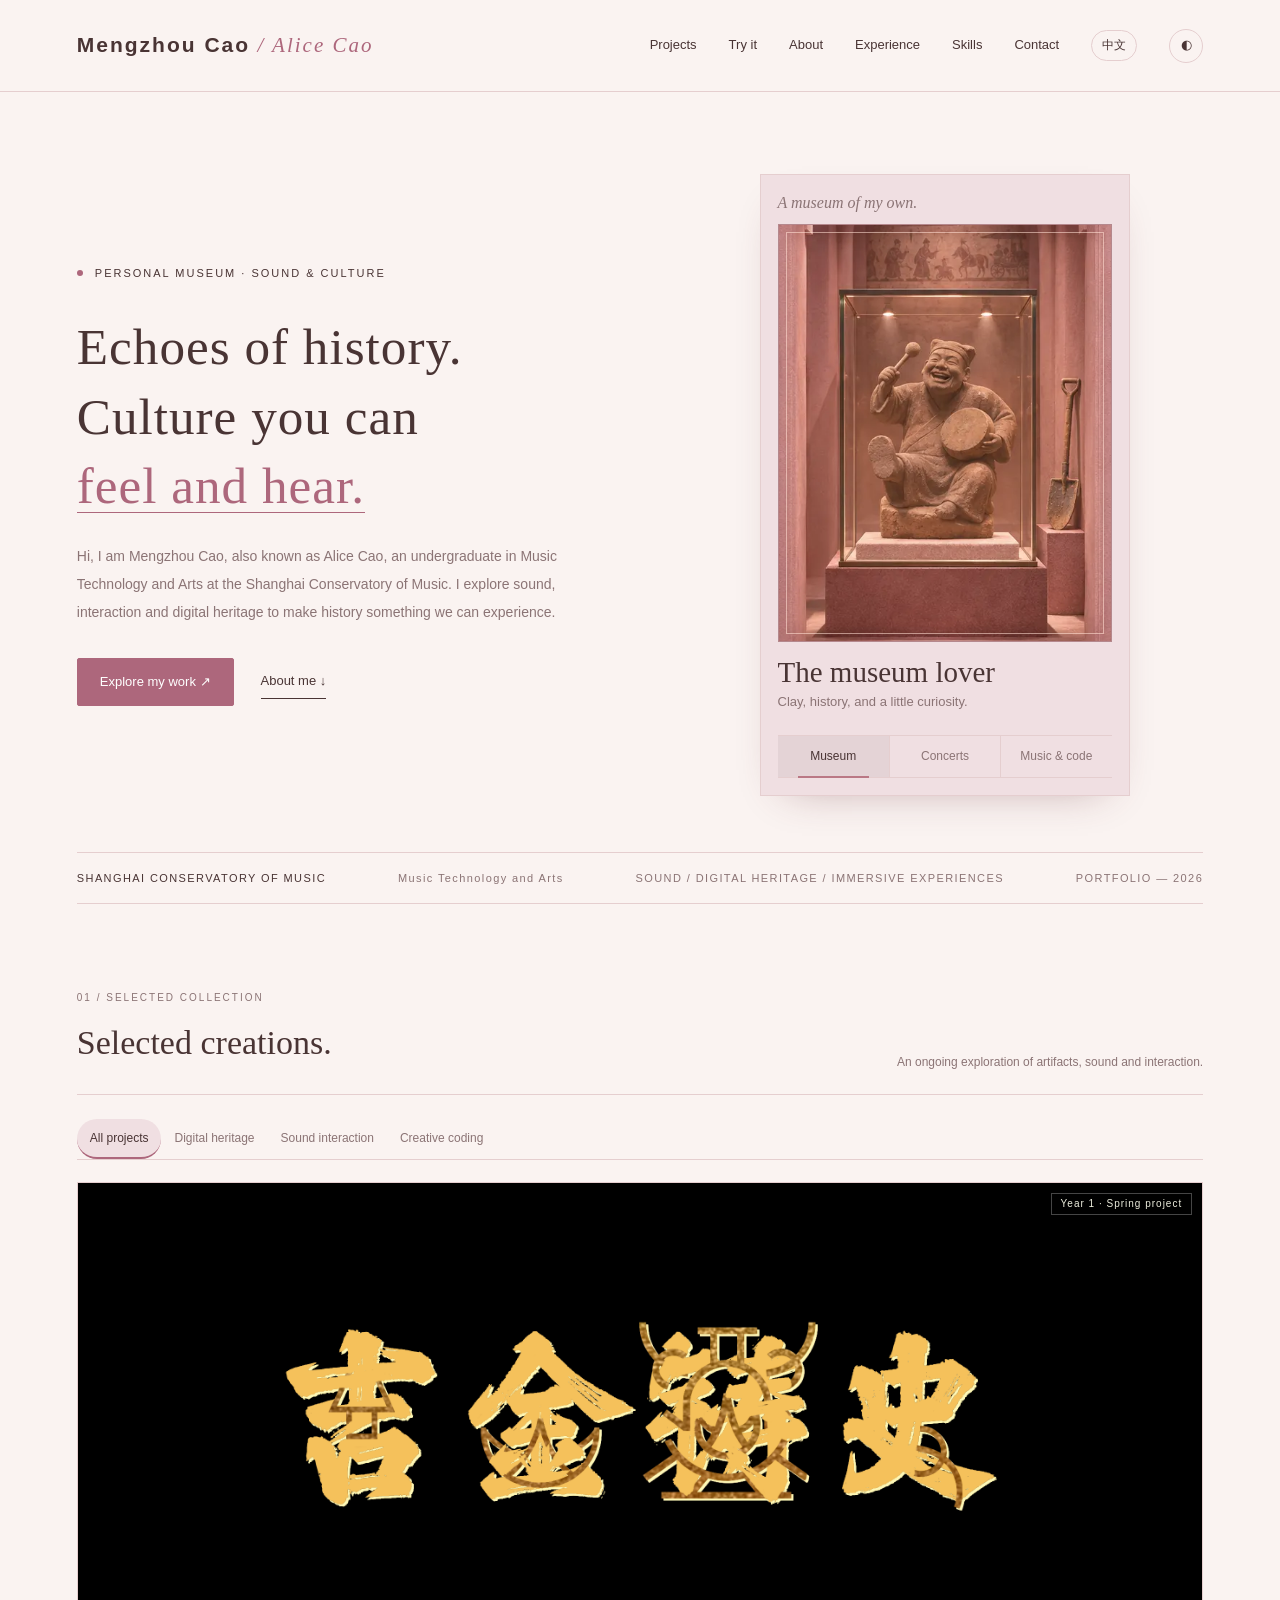
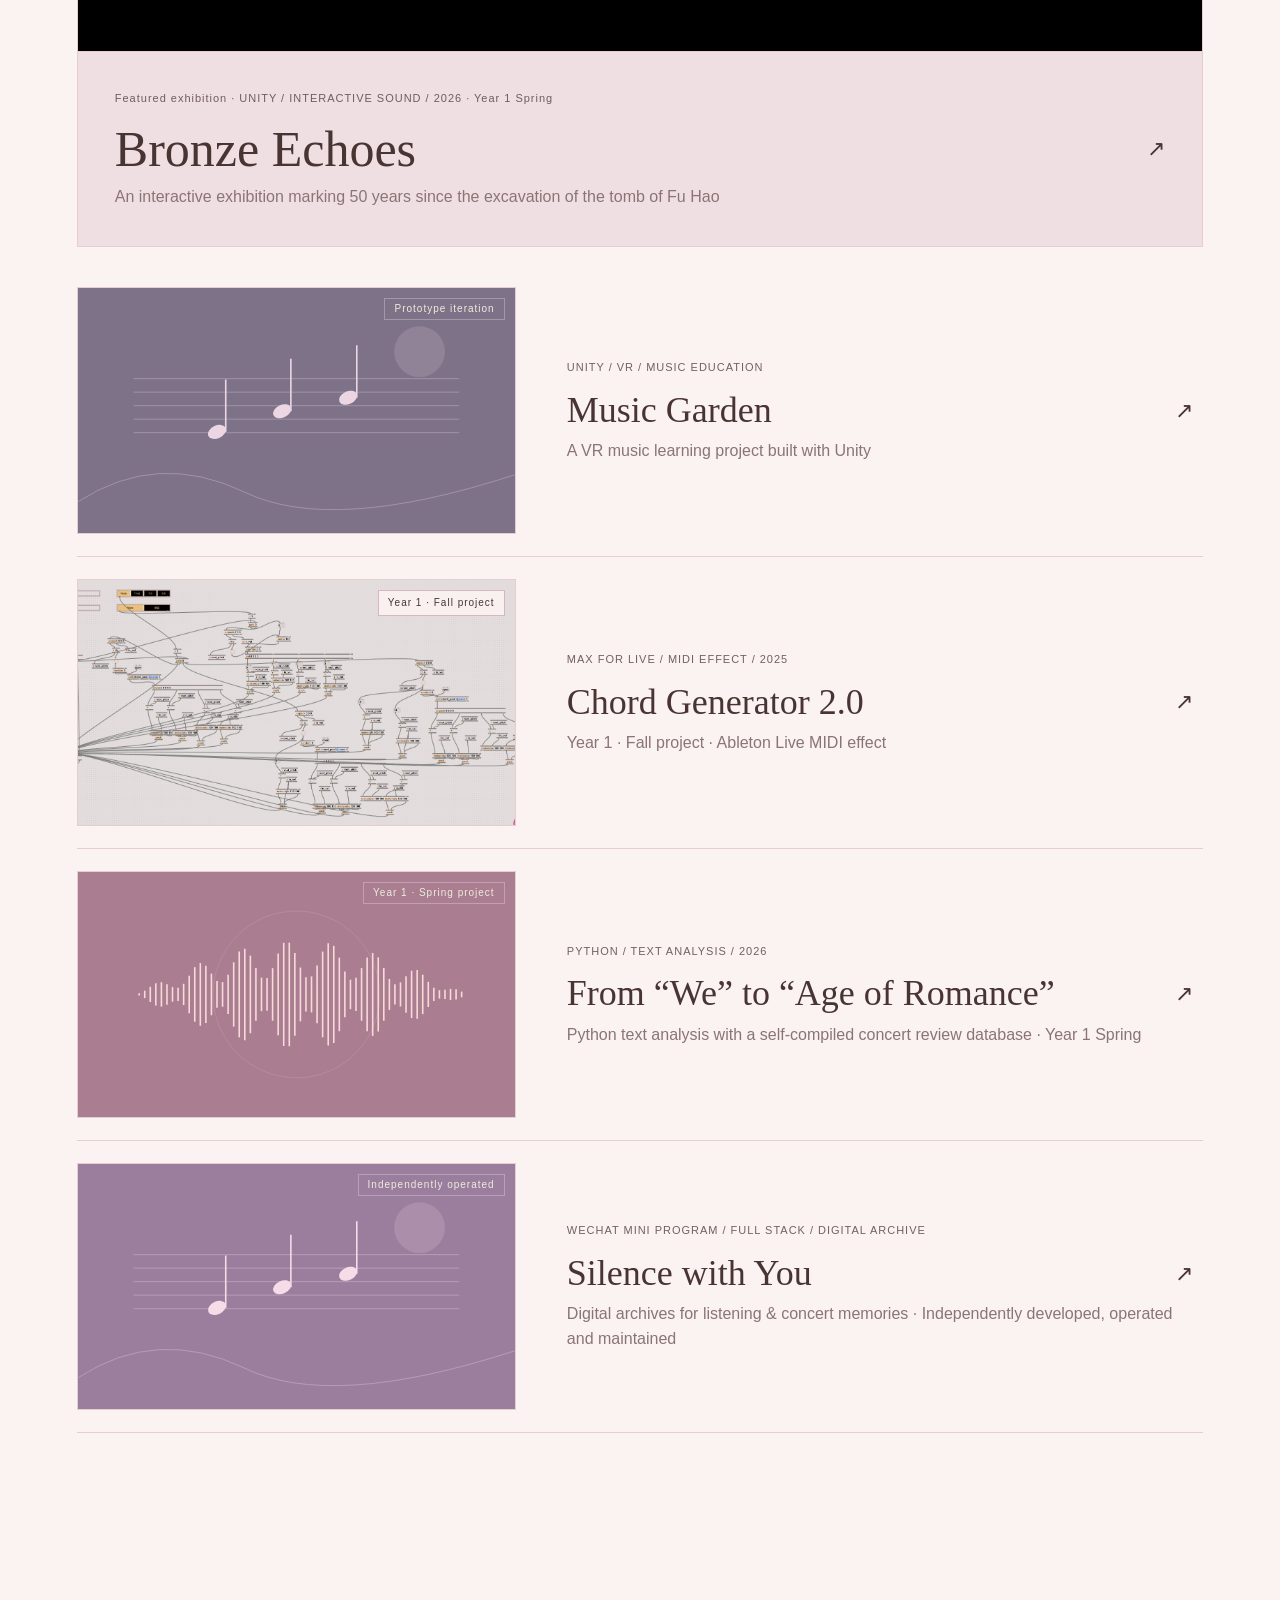
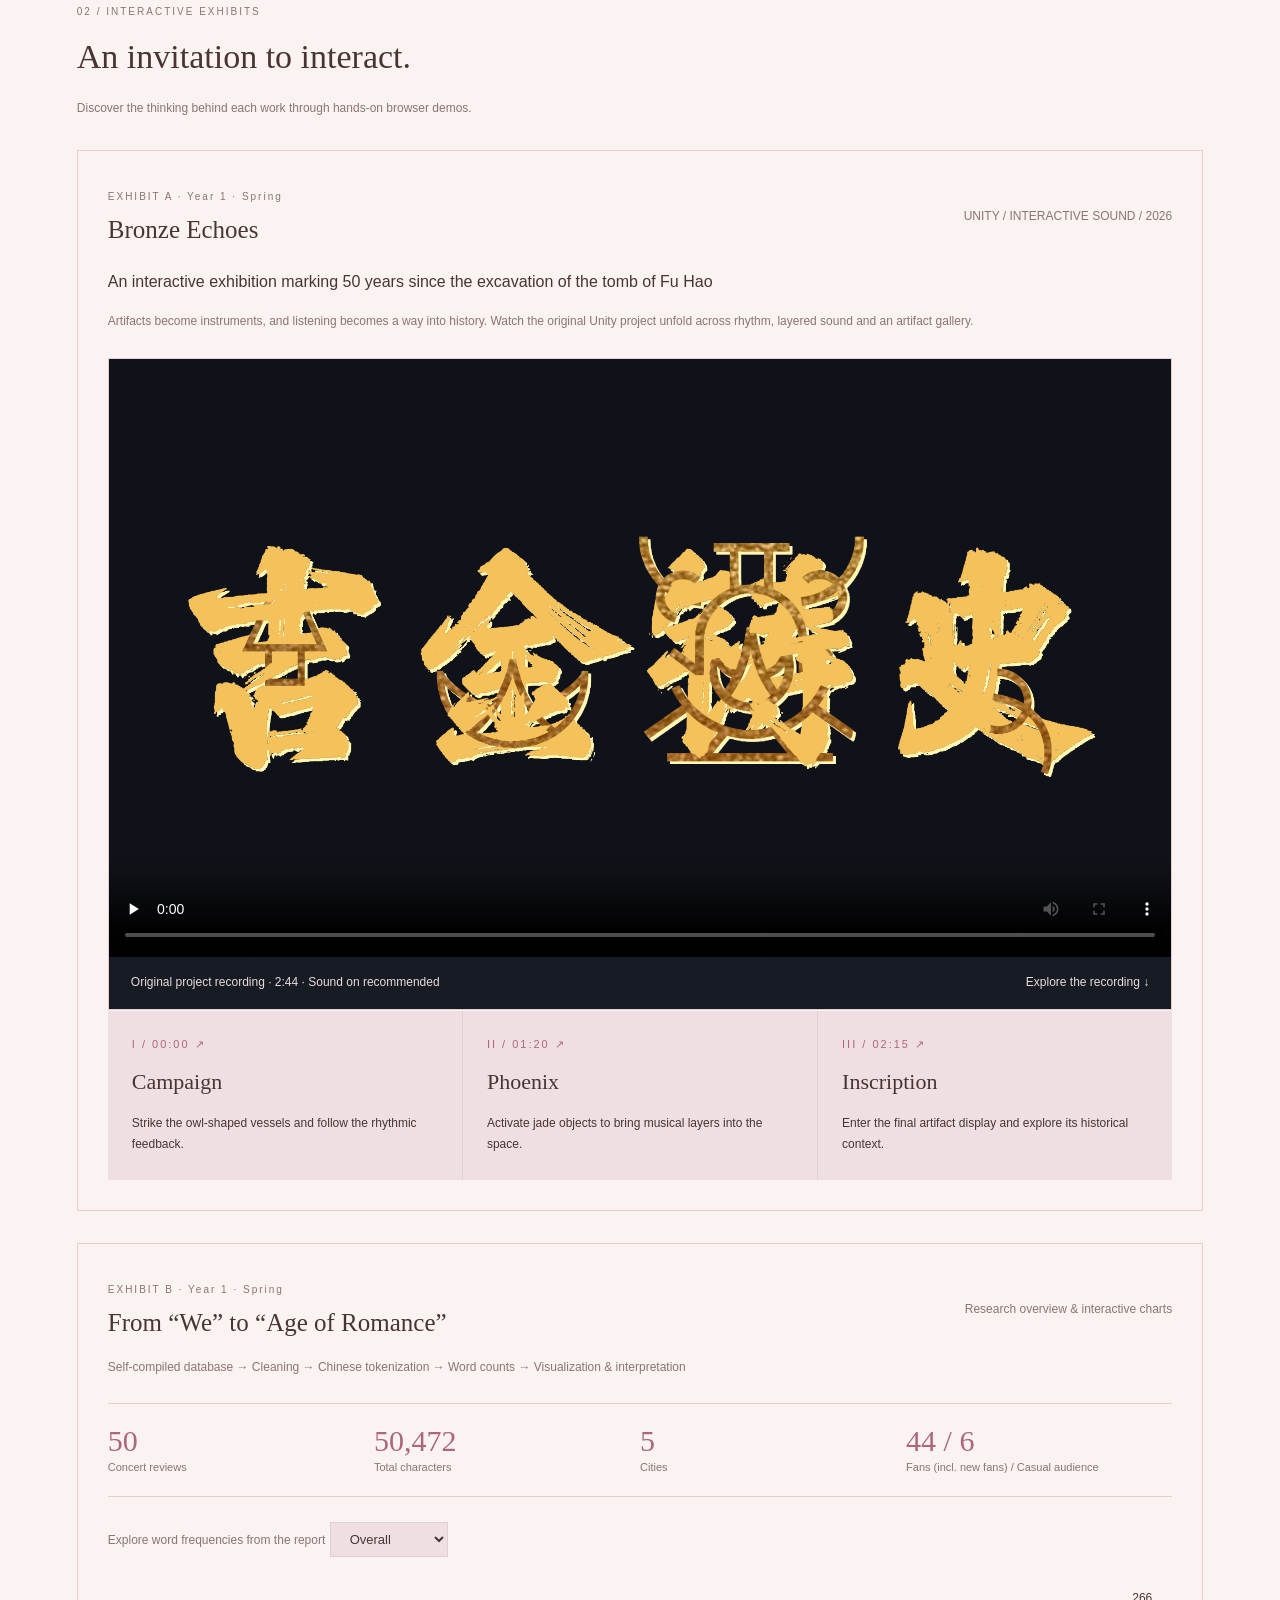
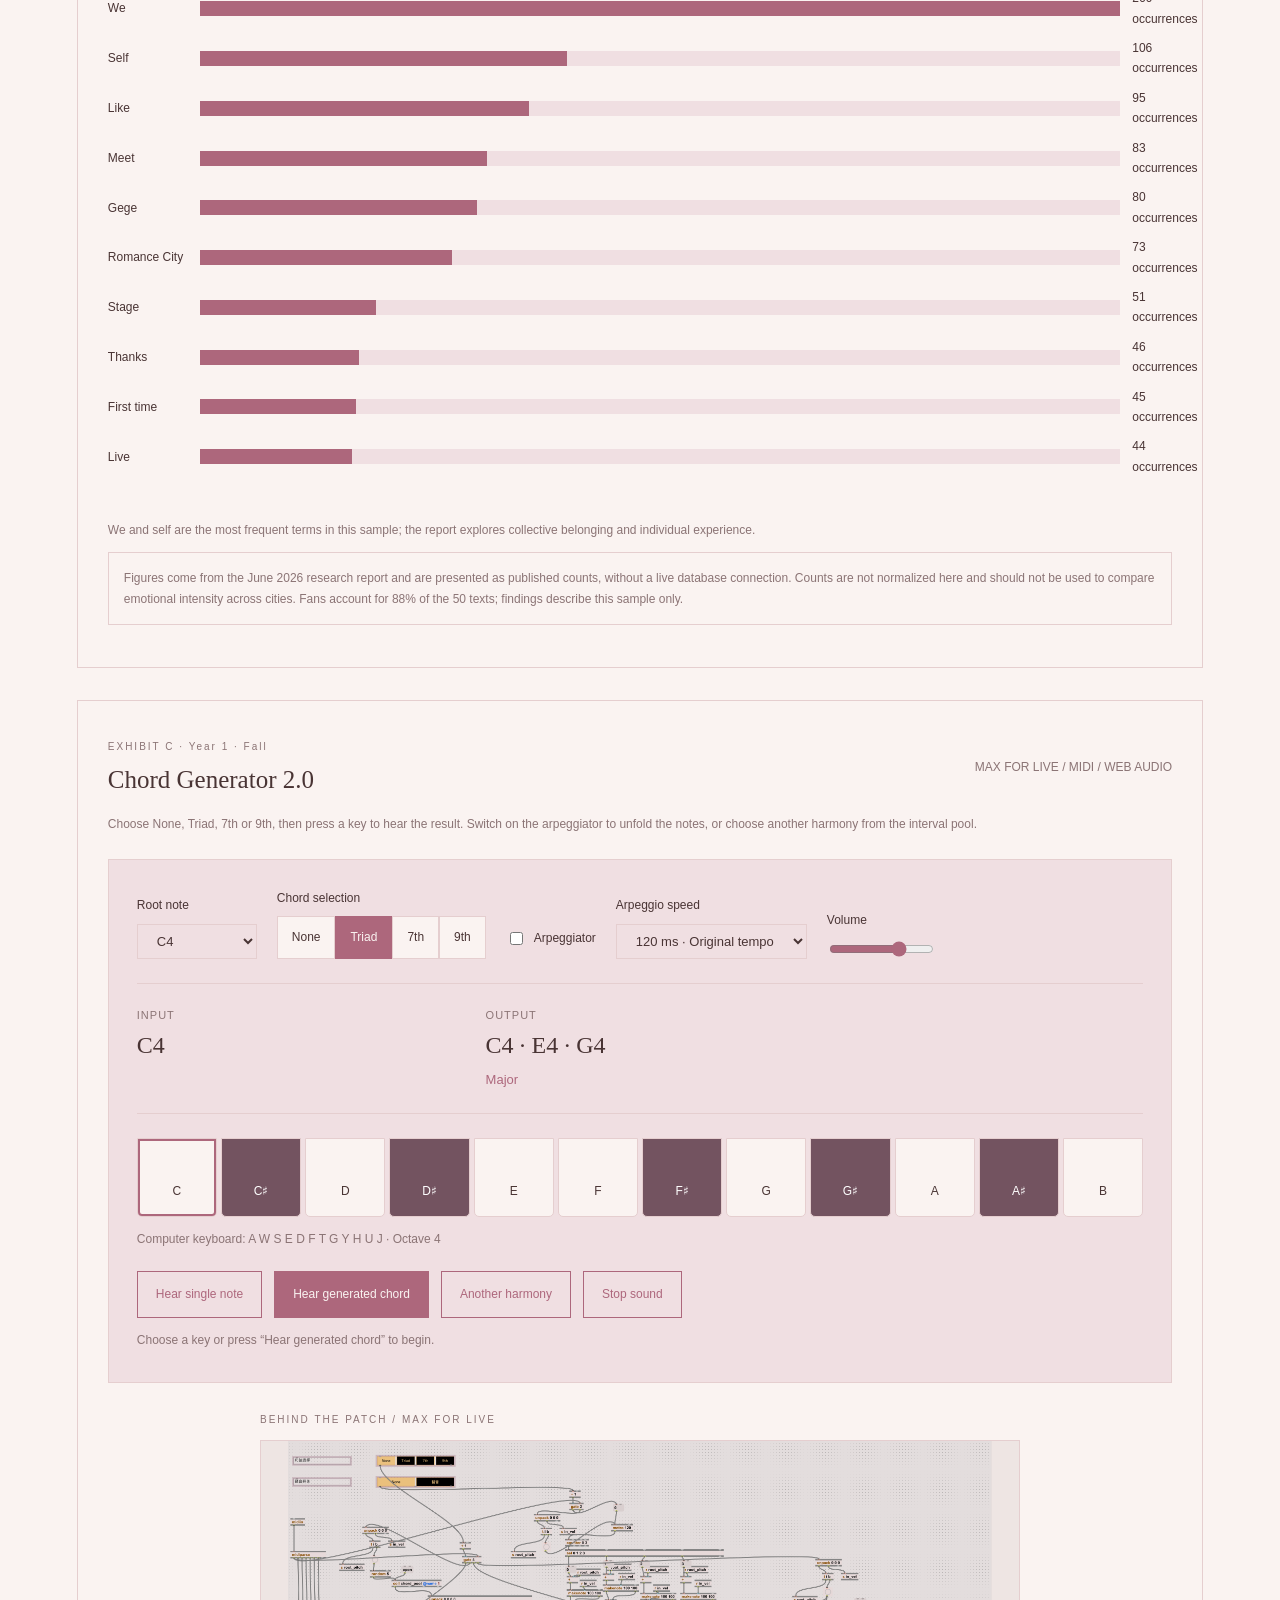
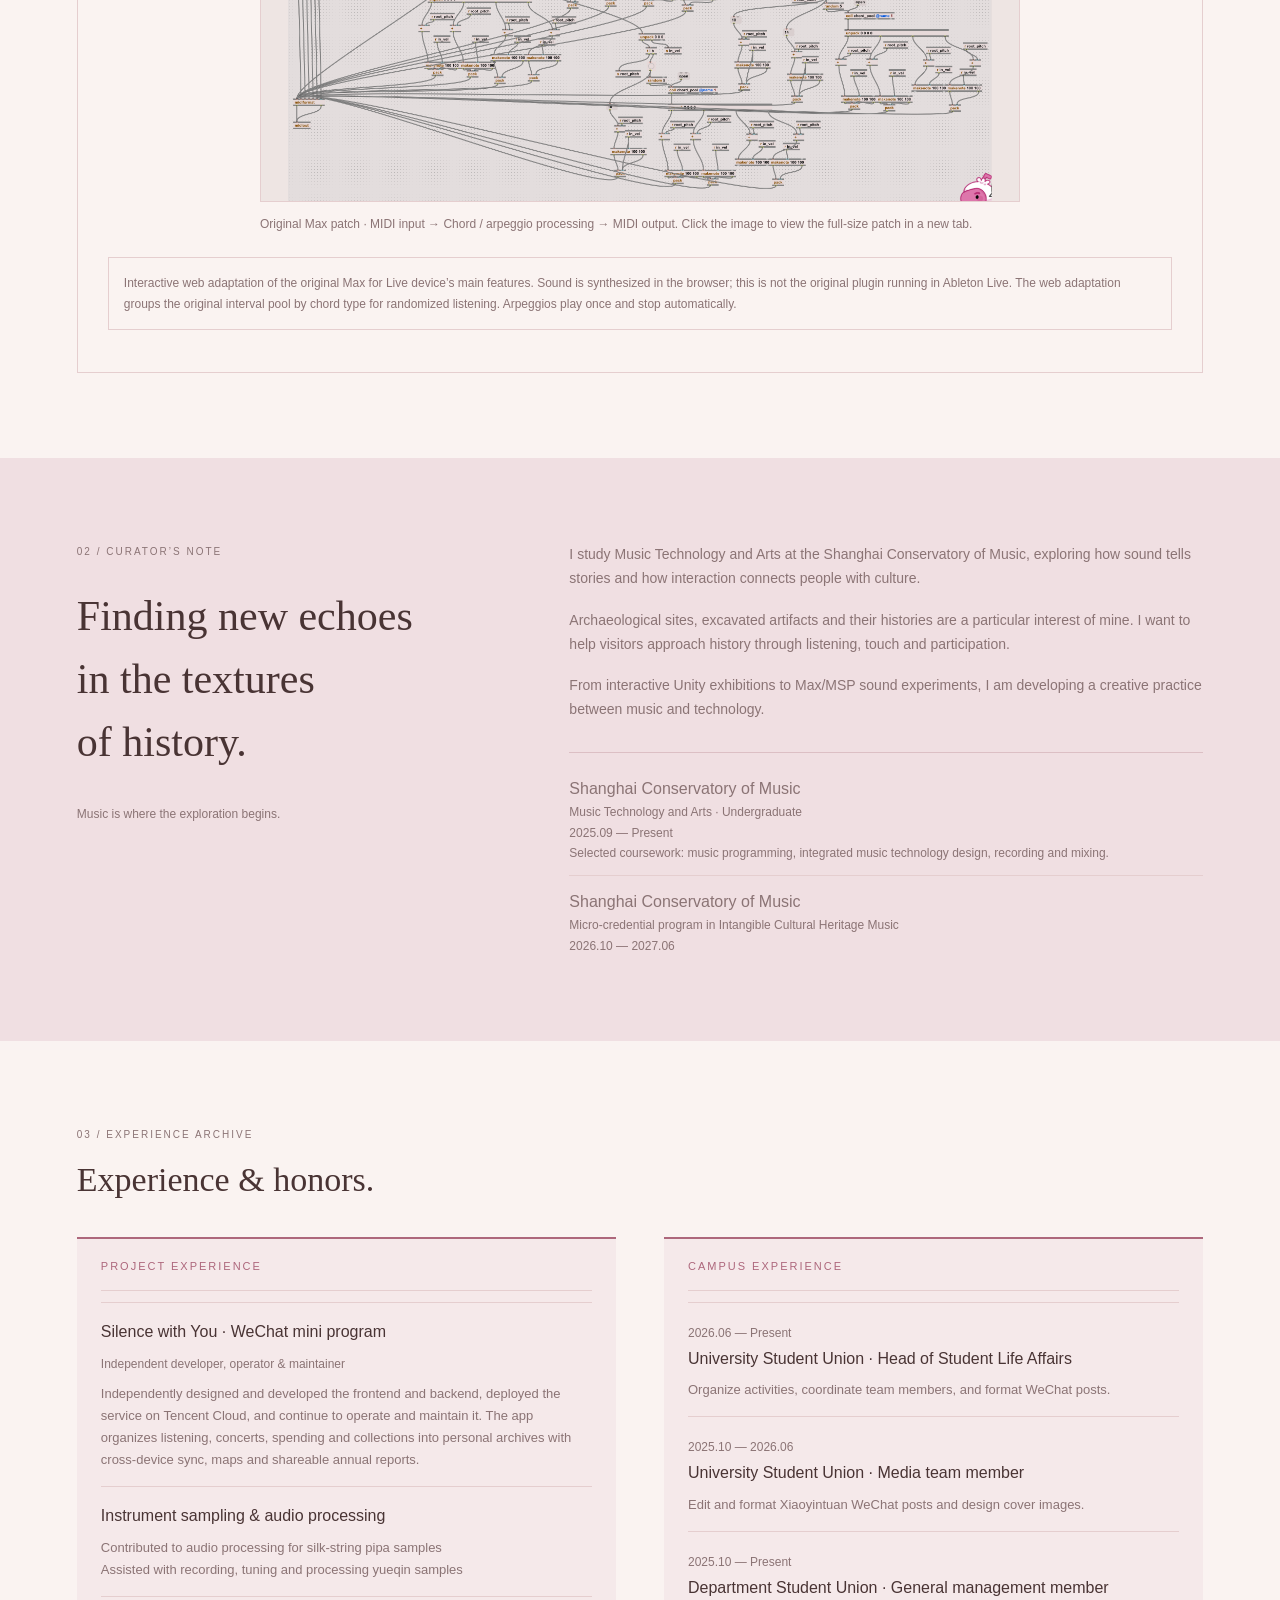
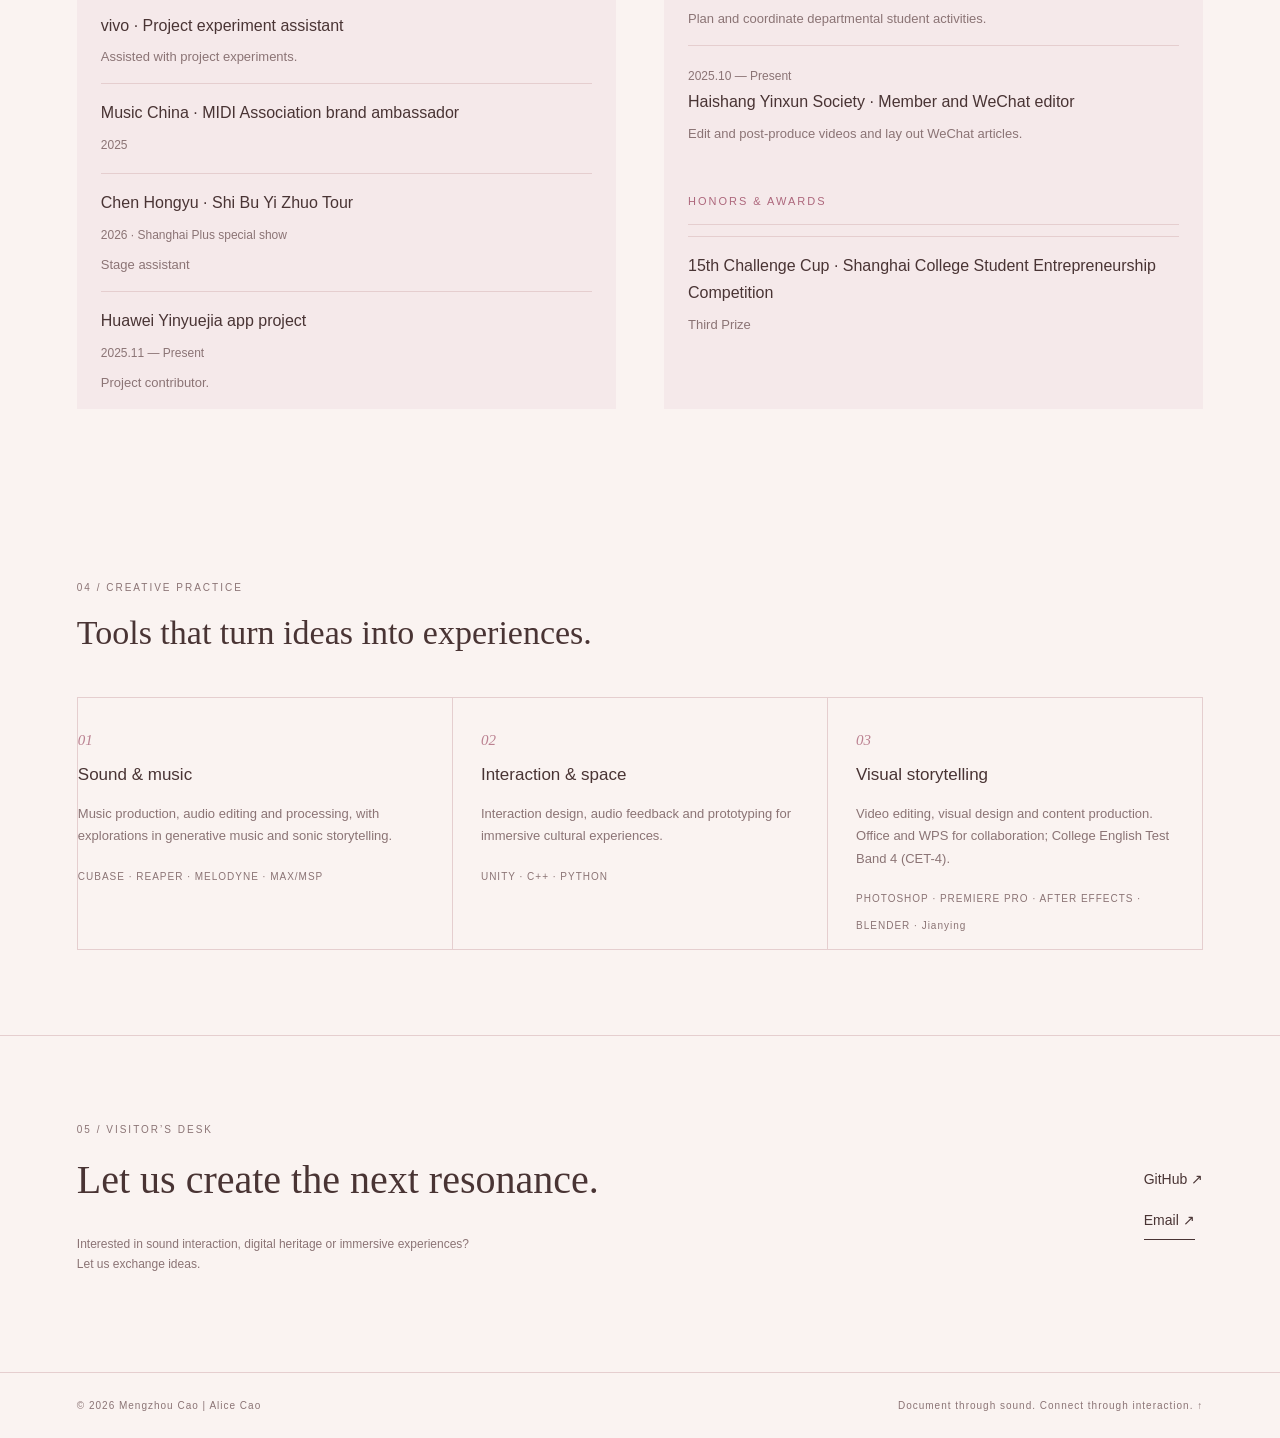
==== commit 9fd3bc6c: "Put featured work above an editorial project list and remove gallery audio" ====
--- a/en.html
+++ b/en.html
@@ -3,7 +3,25 @@
 .resume-columns{display:grid;grid-template-columns:1fr 1fr;gap:70px;margin-top:40px}.resume-label{font-size:11px;font-weight:normal;letter-spacing:2px;color:var(--green);border-bottom:1px solid var(--line);padding-bottom:14px}.entry{border-bottom:1px solid var(--line);padding:18px 0}.entry h3{font-size:16px;font-weight:normal;margin:5px 0}.entry p{font-size:13px;color:var(--sub);margin:7px 0}.contact-links{display:flex;flex-direction:column;gap:12px;font-size:14px}.contact-links button{align-self:start}@media(max-width:760px){.resume-columns{grid-template-columns:1fr;gap:30px}nav{gap:12px}nav a:nth-child(4){display:none}.contact-links{margin-top:24px}}
 .lab{border:1px solid var(--line);padding:30px;margin-top:32px;background:var(--bg)}.lab-heading{display:flex;justify-content:space-between;align-items:center;gap:20px}.lab-heading h3{font:normal 25px Georgia,'Songti SC',serif;margin:8px 0}.lab-heading a{font-size:12px;white-space:nowrap}.chapter-tabs{display:flex;gap:10px;margin:22px 0}.demo-stage{padding:28px;background:var(--paper);text-align:center;min-height:235px}.artifact-buttons{display:flex;justify-content:center;gap:18px;flex-wrap:wrap;margin:24px 0}.artifact-btn{color:var(--ink);background:var(--bg);border:1px solid var(--line);padding:18px 24px;min-width:130px;transition:transform .15s}.artifact-btn:active{transform:scale(.95)}.artifact-btn.on{background:var(--green);color:var(--bg)}.artifact-symbol{display:block;font-size:38px;font-family:serif;line-height:1.4}.demo-controls{display:flex;gap:12px;justify-content:center;align-items:center;flex-wrap:wrap;font-size:12px}.stats{display:grid;grid-template-columns:repeat(4,1fr);border-top:1px solid var(--line);border-bottom:1px solid var(--line);margin:25px 0;padding:20px 0}.stats strong{display:block;font:normal 30px Georgia;color:var(--green)}.stats span{font-size:11px;color:var(--sub)}select{background:var(--paper);color:var(--ink);padding:8px 15px;border:1px solid var(--line);font:inherit;font-size:13px}#bars{padding:22px 0}.barrow{display:grid;grid-template-columns:80px 1fr 40px;gap:12px;align-items:center;margin:9px 0;font-size:12px}.bartrack{height:15px;background:var(--paper)}.barfill{height:100%;background:var(--green)}#beat-status{min-height:24px;font-size:12px;color:var(--sub)}.artifact-info{font-size:14px;max-width:600px;margin:16px auto}.demo-tag{font-size:10px;letter-spacing:1px;color:var(--sub)}@media(max-width:760px){.lab{padding:20px 16px}.lab-heading{display:block}.lab-heading a{display:inline-block}.lab-heading h3{font-size:22px}.stats{grid-template-columns:1fr 1fr;gap:20px}.artifact-btn{padding:14px;min-width:110px}.barrow{grid-template-columns:65px 1fr 30px;gap:8px}}
 nav{flex-wrap:wrap;align-items:center}.language-switch{font-size:12px;border:1px solid var(--line);padding:4px 10px;border-radius:20px;white-space:nowrap}@media(max-width:760px){header{height:auto;min-height:90px;gap:12px;flex-wrap:wrap;padding-top:14px;padding-bottom:14px}nav{gap:12px}}html[lang="en"] h1{font-size:clamp(38px,4vw,61px)}html[lang="en"] .caption{max-width:80%;letter-spacing:.7px}html[lang="en"] .stats span{display:block}html[lang="en"] .hero .intro{max-width:520px}
-.film{margin-top:26px;background:#171b23;border:1px solid var(--line)}.film video{display:block;width:100%;aspect-ratio:16/9;background:#101219}.film-caption{padding:16px 22px;color:#eadbdc;display:flex;justify-content:space-between;gap:16px;font-size:12px}.film-chapters{display:grid;grid-template-columns:repeat(3,1fr);gap:1px;background:var(--line);margin-top:1px}.film-chapter{border:0;text-align:left;padding:24px;background:var(--paper);color:var(--ink);font:inherit;cursor:pointer}.film-chapter:hover{background:var(--bg)}.film-chapter span{display:block;color:var(--green);font-size:11px;letter-spacing:2px;margin-bottom:10px}.film-chapter strong{font-family:Georgia,'Songti SC',serif;font-size:22px;font-weight:normal}.film-chapter p{font-size:12px;line-height:1.8;margin-bottom:0}.cover .real-cover{width:100%;height:100%;object-fit:cover;position:absolute;inset:0}.cover:has(.real-cover){position:relative}.cover:has(.real-cover):after{content:'';position:absolute;inset:0;background:linear-gradient(transparent 35%,rgba(0,0,0,.75));pointer-events:none}.cover .stamp,.cover .caption{z-index:1}.watch-link{display:inline-block;margin-top:20px;color:var(--green);text-underline-offset:5px}@media(max-width:600px){.film-chapters{grid-template-columns:1fr}.film-chapter{padding:18px}.film-caption{display:block}}.cover .real-cover{object-fit:contain;background:#000}.cover:has(.real-cover):after{background:none}.cover:has(.real-cover) .stamp{background:#0009}</style><link rel="stylesheet" href="assets/chord-demo.css?v=3"><script src="assets/chord-demo.js?v=3" defer></script><link rel="stylesheet" href="assets/museum-scenes.css"><link rel="stylesheet" href="assets/museum-gallery.css"><link rel="stylesheet" href="assets/exhibition-resume.css"></head><body><header><a class="brand" href="#">Mengzhou Cao<i> / Alice Cao</i></a><nav aria-label="Main navigation"><a href="#work">Projects</a><a href="#experience-lab">Try it</a><a href="#about">About</a><a href="#experience">Experience</a><a href="#skills">Skills</a><a href="#contact">Contact</a><a class="language-switch" href="index.html" lang="zh-CN" onclick="localStorage.setItem('portfolio-language','zh')">中文</a><button class="circle" id="theme" aria-label="Toggle light and dark theme">◐</button></nav></header><main><div class="hero"><div><div class="eyebrow"><span class="dot"></span>PERSONAL MUSEUM · SOUND & CULTURE</div><h1>Echoes of history.<br>Culture you can<br><em>feel and hear.</em></h1><p class="intro">Hi, I am Mengzhou Cao, also known as Alice Cao, an undergraduate in Music Technology and Arts at the Shanghai Conservatory of Music. I explore sound, interaction and digital heritage to make history something we can experience.</p><div class="hero-actions"><a class="primary" href="#work">Explore my work <span aria-hidden="true">↗</span></a><a class="textlink" href="#about">About me ↓</a></div></div><div class="museum-scenes" id="museum-world" data-lang="en"><p class="world-heading">A museum of my own.</p><div class="scene-stage" tabindex="0" role="group" aria-label="Exhibition images. Use the arrow keys to switch scenes."><div class="scene-image" role="img" aria-label="Terracotta storyteller in a glass case with an archaeological shovel nearby" aria-hidden="false"><div class="scene-picture"></div></div><div class="scene-image" role="img" aria-label="Savory congee and a pink lightstick in front of a concert stage" aria-hidden="true"><div class="scene-picture"></div></div><div class="scene-image" role="img" aria-label="A music workstation with microphone, audio interface, speakers and a miniature model" aria-hidden="true"><div class="scene-picture"></div></div></div><h2 class="world-title">The museum lover</h2><p class="world-caption" aria-live="polite">Clay, history, and a little curiosity.</p><div class="world-tabs" role="group" aria-label="Choose an exhibition scene"><button type="button" data-world-face="0" aria-pressed="true">Museum</button><button type="button" data-world-face="1" aria-pressed="false">Concerts</button><button type="button" data-world-face="2" aria-pressed="false">Music & code</button></div><div class="world-tools"><button type="button" data-world-sound>♪ Hear this scene</button></div><p class="world-status" role="status" aria-live="polite"></p></div></div><div class="band"><b>SHANGHAI CONSERVATORY OF MUSIC</b><span>Music Technology and Arts</span><span>SOUND / DIGITAL HERITAGE / IMMERSIVE EXPERIENCES</span><span>PORTFOLIO — 2026</span></div>
+.film{margin-top:26px;background:#171b23;border:1px solid var(--line)}.film video{display:block;width:100%;aspect-ratio:16/9;background:#101219}.film-caption{padding:16px 22px;color:#eadbdc;display:flex;justify-content:space-between;gap:16px;font-size:12px}.film-chapters{display:grid;grid-template-columns:repeat(3,1fr);gap:1px;background:var(--line);margin-top:1px}.film-chapter{border:0;text-align:left;padding:24px;background:var(--paper);color:var(--ink);font:inherit;cursor:pointer}.film-chapter:hover{background:var(--bg)}.film-chapter span{display:block;color:var(--green);font-size:11px;letter-spacing:2px;margin-bottom:10px}.film-chapter strong{font-family:Georgia,'Songti SC',serif;font-size:22px;font-weight:normal}.film-chapter p{font-size:12px;line-height:1.8;margin-bottom:0}.cover .real-cover{width:100%;height:100%;object-fit:cover;position:absolute;inset:0}.cover:has(.real-cover){position:relative}.cover:has(.real-cover):after{content:'';position:absolute;inset:0;background:linear-gradient(transparent 35%,rgba(0,0,0,.75));pointer-events:none}.cover .stamp,.cover .caption{z-index:1}.watch-link{display:inline-block;margin-top:20px;color:var(--green);text-underline-offset:5px}@media(max-width:600px){.film-chapters{grid-template-columns:1fr}.film-chapter{padding:18px}.film-caption{display:block}}.cover .real-cover{object-fit:contain;background:#000}.cover:has(.real-cover):after{background:none}.cover:has(.real-cover) .stamp{background:#0009}</style><link rel="stylesheet" href="assets/chord-demo.css?v=3"><script src="assets/chord-demo.js?v=3" defer></script><link rel="stylesheet" href="assets/museum-scenes.css"><link rel="stylesheet" href="assets/museum-gallery.css"><link rel="stylesheet" href="assets/exhibition-resume.css"><style>
+#work .projects{display:block}
+#work .project:not([hidden]){display:grid;grid-template-columns:minmax(0,1fr) minmax(0,1.45fr);gap:clamp(16px,4vw,54px);align-items:center;padding:22px 0;border:0;border-bottom:1px solid var(--line);background:transparent}
+#work .project.featured:not([hidden]){grid-template-columns:1fr;gap:0;margin:0 0 18px;padding:0;border:1px solid var(--line);background:var(--paper)}
+#work .project .cover{border:1px solid var(--line);height:auto;aspect-ratio:16/9}
+#work .featured .cover{border:0;border-bottom:1px solid var(--line);aspect-ratio:2.4}
+#work .project:not(.featured) .project-copy{padding:0 10px 0 0}
+#work .project:not(.featured) h3{font-size:clamp(22px,3.1vw,36px);line-height:1.2}
+#work .featured .project-copy{padding:clamp(19px,3vw,37px)}
+#work .project p{font-size:clamp(13px,1.25vw,16px);line-height:1.55}
+#work .project .cover .caption{display:none}
+#work .project .cover .stamp{top:10px;right:10px;line-height:1.4}
+#work .project .project-kind{color:var(--ink);opacity:.76}
+#work .project:focus-visible{outline-offset:3px}
+@media(max-width:600px){
+ #work .project:not([hidden]){grid-template-columns:1fr;gap:12px;padding:16px 0}
+ #work .featured .cover{aspect-ratio:16/9}
+}
+</style></head><body><header><a class="brand" href="#">Mengzhou Cao<i> / Alice Cao</i></a><nav aria-label="Main navigation"><a href="#work">Projects</a><a href="#experience-lab">Try it</a><a href="#about">About</a><a href="#experience">Experience</a><a href="#skills">Skills</a><a href="#contact">Contact</a><a class="language-switch" href="index.html" lang="zh-CN" onclick="localStorage.setItem('portfolio-language','zh')">中文</a><button class="circle" id="theme" aria-label="Toggle light and dark theme">◐</button></nav></header><main><div class="hero"><div><div class="eyebrow"><span class="dot"></span>PERSONAL MUSEUM · SOUND & CULTURE</div><h1>Echoes of history.<br>Culture you can<br><em>feel and hear.</em></h1><p class="intro">Hi, I am Mengzhou Cao, also known as Alice Cao, an undergraduate in Music Technology and Arts at the Shanghai Conservatory of Music. I explore sound, interaction and digital heritage to make history something we can experience.</p><div class="hero-actions"><a class="primary" href="#work">Explore my work <span aria-hidden="true">↗</span></a><a class="textlink" href="#about">About me ↓</a></div></div><div class="museum-scenes" id="museum-world" data-lang="en"><p class="world-heading">A museum of my own.</p><div class="scene-stage" tabindex="0" role="group" aria-label="Exhibition images. Use the arrow keys to switch scenes."><div class="scene-image" role="img" aria-label="Terracotta storyteller in a glass case with an archaeological shovel nearby" aria-hidden="false"><div class="scene-picture"></div></div><div class="scene-image" role="img" aria-label="Savory congee and a pink lightstick in front of a concert stage" aria-hidden="true"><div class="scene-picture"></div></div><div class="scene-image" role="img" aria-label="A music workstation with microphone, audio interface, speakers and a miniature model" aria-hidden="true"><div class="scene-picture"></div></div></div><h2 class="world-title">The museum lover</h2><p class="world-caption" aria-live="polite">Clay, history, and a little curiosity.</p><div class="world-tabs" role="group" aria-label="Choose an exhibition scene"><button type="button" data-world-face="0" aria-pressed="true">Museum</button><button type="button" data-world-face="1" aria-pressed="false">Concerts</button><button type="button" data-world-face="2" aria-pressed="false">Music & code</button></div></div></div><div class="band"><b>SHANGHAI CONSERVATORY OF MUSIC</b><span>Music Technology and Arts</span><span>SOUND / DIGITAL HERITAGE / IMMERSIVE EXPERIENCES</span><span>PORTFOLIO — 2026</span></div>
 <section id="work"><div class="sectionhead"><div><div class="kicker">01 / SELECTED COLLECTION</div><h2>Selected creations.</h2></div><span class="small">An ongoing exploration of artifacts, sound and interaction.</span></div><div class="filters" aria-label="Project categories"><button class="filter active" data-filter="all" aria-pressed="true">All projects</button><button class="filter" data-filter="culture" aria-pressed="false">Digital heritage</button><button class="filter" data-filter="sound" aria-pressed="false">Sound interaction</button><button class="filter" data-filter="creative" aria-pressed="false">Creative coding</button></div><div class="projects" id="projects"></div></section>
 <section id="experience-lab"><div class="kicker">02 / INTERACTIVE EXHIBITS</div><h2>An invitation to interact.</h2><p class="small">Discover the thinking behind each work through hands-on browser demos.</p><div class="lab" id="bronze-screening"><div class="lab-heading"><div><span class="kicker">EXHIBIT A · Year 1 · Spring</span><h3>Bronze Echoes</h3></div><span class="small">UNITY / INTERACTIVE SOUND / 2026</span></div><p>An interactive exhibition marking 50 years since the excavation of the tomb of Fu Hao</p><p class="small">Artifacts become instruments, and listening becomes a way into history. Watch the original Unity project unfold across rhythm, layered sound and an artifact gallery.</p><div class="film"><video id="bronze-video" controls playsinline preload="none" poster="assets/jijin-cover.png" aria-label="Bronze Echoes"><source src="assets/jijin-demo.mp4" type="video/mp4"></video><div class="film-caption"><span>Original project recording · 2:44 · Sound on recommended</span><span>Explore the recording ↓</span></div></div><div class="film-chapters"><button class="film-chapter" data-seek="0"><span>I / 00:00 ↗</span><strong>Campaign</strong><p>Strike the owl-shaped vessels and follow the rhythmic feedback.</p></button><button class="film-chapter" data-seek="80"><span>II / 01:20 ↗</span><strong>Phoenix</strong><p>Activate jade objects to bring musical layers into the space.</p></button><button class="film-chapter" data-seek="135"><span>III / 02:15 ↗</span><strong>Inscription</strong><p>Enter the final artifact display and explore its historical context.</p></button></div></div><div class="lab"><div class="lab-heading"><div><span class="kicker">EXHIBIT B · Year 1 · Spring</span><h3>From “We” to “Age of Romance”</h3></div><span class="small">Research overview & interactive charts</span></div><p class="small">Self-compiled database → Cleaning → Chinese tokenization → Word counts → Visualization & interpretation</p><div class="stats"><div><strong>50</strong><span>Concert reviews</span></div><div><strong>50,472</strong><span>Total characters</span></div><div><strong>5</strong><span>Cities</span></div><div><strong>44 / 6</strong><span>Fans (incl. new fans) / Casual audience</span></div></div><label class="small" for="city-select">Explore word frequencies from the report</label> <select id="city-select"><option>Overall</option><option>Zhengzhou</option><option>Nanchang</option><option>Yichang</option><option>Taiyuan</option><option>Chengdu</option></select><div id="bars" aria-live="polite"></div><p id="city-note" class="small"></p><p class="notice">Figures come from the June 2026 research report and are presented as published counts, without a live database connection. Counts are not normalized here and should not be used to compare emotional intensity across cities. Fans account for 88% of the 50 texts; findings describe this sample only.</p></div><div class="lab" id="chord-lab" data-lang="en"><div class="lab-heading"><div><span class="kicker">EXHIBIT C · Year 1 · Fall</span><h3>Chord Generator 2.0</h3></div><span class="small">MAX FOR LIVE / MIDI / WEB AUDIO</span></div><p class="small">Choose None, Triad, 7th or 9th, then press a key to hear the result. Switch on the arpeggiator to unfold the notes, or choose another harmony from the interval pool.</p><div class="chord-panel"><div class="chord-controls"><label>Root note<select id="chord-root"><option value="60">C4</option><option value="61">C♯4</option><option value="62">D4</option><option value="63">D♯4</option><option value="64">E4</option><option value="65">F4</option><option value="66">F♯4</option><option value="67">G4</option><option value="68">G♯4</option><option value="69">A4</option><option value="70">A♯4</option><option value="71">B4</option></select></label><div class="chord-mode-control"><span>Chord selection</span><div class="chord-mode-tabs" role="group" aria-label="Chord selection"><button type="button" data-chord-mode="none" aria-pressed="false">None</button><button type="button" data-chord-mode="triad" aria-pressed="true">Triad</button><button type="button" data-chord-mode="seventh" aria-pressed="false">7th</button><button type="button" data-chord-mode="ninth" aria-pressed="false">9th</button></div><input type="hidden" id="chord-mode" value="triad"></div><label class="arp-control"><input type="checkbox" id="chord-arp">Arpeggiator</label><label>Arpeggio speed<select id="chord-speed"><option value="0.24">Slow</option><option value="0.12" selected>120 ms · Original tempo</option><option value="0.08">Fast</option></select></label><label class="chord-volume">Volume<input id="chord-volume" type="range" min="0" max="100" value="70" aria-label="Volume"></label></div><div class="chord-readout"><div><small>INPUT</small><strong id="chord-input">C4</strong></div><div><small>OUTPUT</small><strong id="chord-output">C4 · E4 · G4</strong><span id="chord-name" class="chord-name">C major</span></div></div><div class="chord-keys" role="group" aria-label="Choose a root note to hear the result"><button class="chord-key " data-midi="60" aria-pressed="true">C</button><button class="chord-key accidental" data-midi="61" aria-pressed="false">C♯</button><button class="chord-key " data-midi="62" aria-pressed="false">D</button><button class="chord-key accidental" data-midi="63" aria-pressed="false">D♯</button><button class="chord-key " data-midi="64" aria-pressed="false">E</button><button class="chord-key " data-midi="65" aria-pressed="false">F</button><button class="chord-key accidental" data-midi="66" aria-pressed="false">F♯</button><button class="chord-key " data-midi="67" aria-pressed="false">G</button><button class="chord-key accidental" data-midi="68" aria-pressed="false">G♯</button><button class="chord-key " data-midi="69" aria-pressed="false">A</button><button class="chord-key accidental" data-midi="70" aria-pressed="false">A♯</button><button class="chord-key " data-midi="71" aria-pressed="false">B</button></div><p class="small">Computer keyboard: A W S E D F T G Y H U J · Octave 4</p><div class="chord-actions"><button id="chord-single">Hear single note</button><button class="chord-primary" id="chord-play">Hear generated chord</button><button id="chord-random">Another harmony</button><button id="chord-stop">Stop sound</button></div><div id="chord-status" role="status" aria-live="polite">Choose a key or press “Hear generated chord” to begin.</div></div><figure class="max-patch"><div class="kicker">BEHIND THE PATCH / MAX FOR LIVE</div><a href="assets/chord-max-patch.png" target="_blank" rel="noopener" aria-label="Open full-size Max patch screenshot in a new tab"><img src="assets/chord-max-patch.png" width="1372" height="702" loading="lazy" alt="Original Chord Generator 2.0 Max patch, with MIDI input, chord selection, arpeggiator and MIDI output connections"></a><figcaption>Original Max patch · MIDI input → Chord / arpeggio processing → MIDI output. Click the image to view the full-size patch in a new tab.</figcaption></figure><p class="notice">Interactive web adaptation of the original Max for Live device’s main features. Sound is synthesized in the browser; this is not the original plugin running in Ableton Live. The web adaptation groups the original interval pool by chord type for randomized listening. Arpeggios play once and stop automatically.</p></div></section><section id="about" class="about"><div><div class="kicker">02 / CURATOR’S NOTE</div><h2>Finding new echoes<br>in the textures<br>of history.</h2><span class="small">Music is where the exploration begins.</span></div><div class="about-copy"><p>I study Music Technology and Arts at the Shanghai Conservatory of Music, exploring how sound tells stories and how interaction connects people with culture.</p><p>Archaeological sites, excavated artifacts and their histories are a particular interest of mine. I want to help visitors approach history through listening, touch and participation.</p><p>From interactive Unity exhibitions to Max/MSP sound experiments, I am developing a creative practice between music and technology.</p><div class="edu"><div class="edu-row"><strong>Shanghai Conservatory of Music</strong>Music Technology and Arts · Undergraduate<br>2025.09 — Present<br><span class="small">Selected coursework: music programming, integrated music technology design, recording and mixing.</span></div><div class="edu-row"><strong>Shanghai Conservatory of Music</strong>Micro-credential program in Intangible Cultural Heritage Music<br>2026.10 — 2027.06</div></div></div></section>
 <section id="experience"><div class="kicker">03 / EXPERIENCE ARCHIVE</div><h2>Experience & honors.</h2><div class="resume-columns"><div><h3 class="resume-label">PROJECT EXPERIENCE</h3><div class="entry"><h3>Silence with You · WeChat mini program</h3><span class="small">Independent developer, operator & maintainer</span><p>Independently designed and developed the frontend and backend, deployed the service on Tencent Cloud, and continue to operate and maintain it. The app organizes listening, concerts, spending and collections into personal archives with cross-device sync, maps and shareable annual reports.</p></div><div class="entry"><h3>Instrument sampling & audio processing</h3><p>Contributed to audio processing for silk-string pipa samples<br>Assisted with recording, tuning and processing yueqin samples</p></div><div class="entry"><h3>vivo · Project experiment assistant</h3><p>Assisted with project experiments.</p></div><div class="entry"><h3>Music China · MIDI Association brand ambassador</h3><span class="small">2025</span></div><div class="entry"><h3>Chen Hongyu · Shi Bu Yi Zhuo Tour</h3><span class="small">2026 · Shanghai Plus special show</span><p>Stage assistant</p></div><div class="entry"><h3>Huawei Yinyuejia app project</h3><span class="small">2025.11 — Present</span><p>Project contributor.</p></div></div><div><h3 class="resume-label">CAMPUS EXPERIENCE</h3><div class="entry"><span class="small">2026.06 — Present</span><h3>University Student Union · Head of Student Life Affairs</h3><p>Organize activities, coordinate team members, and format WeChat posts.</p></div><div class="entry"><span class="small">2025.10 — 2026.06</span><h3>University Student Union · Media team member</h3><p>Edit and format Xiaoyintuan WeChat posts and design cover images.</p></div><div class="entry"><span class="small">2025.10 — Present</span><h3>Department Student Union · General management member</h3><p>Plan and coordinate departmental student activities.</p></div><div class="entry"><span class="small">2025.10 — Present</span><h3>Haishang Yinxun Society · Member and WeChat editor</h3><p>Edit and post-produce videos and lay out WeChat articles.</p></div><h3 class="resume-label" style="margin-top:32px">HONORS & AWARDS</h3><div class="entry"><h3>15th Challenge Cup · Shanghai College Student Entrepreneurship Competition</h3><p>Third Prize</p></div></div></div></section><section id="skills"><div class="kicker">04 / CREATIVE PRACTICE</div><h2>Tools that turn ideas into experiences.</h2><div class="tools"><div class="tool"><span class="num">01</span><h3>Sound & music</h3><p>Music production, audio editing and processing, with explorations in generative music and sonic storytelling.</p><span class="tags">CUBASE · REAPER · MELODYNE · MAX/MSP</span></div><div class="tool"><span class="num">02</span><h3>Interaction & space</h3><p>Interaction design, audio feedback and prototyping for immersive cultural experiences.</p><span class="tags">UNITY · C++ · PYTHON</span></div><div class="tool"><span class="num">03</span><h3>Visual storytelling</h3><p>Video editing, visual design and content production. Office and WPS for collaboration; College English Test Band 4 (CET-4).</p><span class="tags">PHOTOSHOP · PREMIERE PRO · AFTER EFFECTS · BLENDER · Jianying</span></div></div></section><section id="contact" class="contact"><div><div class="kicker">05 / VISITOR’S DESK</div><h2>Let us create the next resonance.</h2><p class="small">Interested in sound interaction, digital heritage or immersive experiences? Let us exchange ideas.</p></div><div class="contact-links"><a href="https://github.com/Alice0723" target="_blank" rel="noopener">GitHub ↗</a><button class="textlink" style="background:none;border-width:0 0 1px;color:inherit" id="contactBtn">Email ↗</button></div></section></main><footer><span>© 2026 Mengzhou Cao | Alice Cao</span><span>Document through sound. Connect through interaction. <a href="#">↑</a></span></footer><dialog id="detail" aria-labelledby="detail-title"><button class="close" aria-label="Close details">×</button><div id="detail-body"></div></dialog><script>
@@ -11,11 +29,11 @@
 function graphic(w){if(w.title==='和弦器 2.0'||w.title==='Chord Generator 2.0')return '<img class="patch-cover" src="assets/chord-max-patch.png" alt="" loading="lazy">';if(w.art==='bronze')return '<img class="real-cover" src="assets/jijin-cover.png" alt="" loading="lazy">';let lines='';if(w.art==='bronze'){return `<svg viewBox="0 0 550 300" fill="none" aria-hidden="true"><g stroke="${w.accent}" stroke-width="1.1"><path d="M192 72l-22 34 6 98 34 24h36l18-32-7-85-20-39zM358 72l22 34-6 98-34 24h-36l-18-32 7-85 20-39z"/><path d="M192 72l-6-20 28 16 23 4 12-17 8 56M358 72l6-20-28 16-23 4-12-17-8 56"/><circle cx="205" cy="111" r="18"/><circle cx="238" cy="111" r="13"/><circle cx="345" cy="111" r="18"/><circle cx="312" cy="111" r="13"/><path d="M198 153q37-28 48 8l-3 38h-38zM352 153q-37-28-48 8l3 38h38zM206 168h32m-28 10h22M312 168h32m-28 10h22M211 229v15m28-15v15m72-15v15m28-15v15"/><ellipse cx="275" cy="170" rx="170" ry="91" stroke-opacity=".2"/><path d="M60 150h77m277 0h76" stroke-dasharray="2 5"/></g></svg>`}if(w.art==='city'){for(let i=0;i<9;i++){let x=90+i*45,y=125+Math.sin(i)*12;lines+=`<path d="M${x} ${y}l20-20 30 20m-43-4v40h35v-40"/>`}return `<svg viewBox="0 0 550 300" fill="none" aria-hidden="true"><g stroke="${w.accent}" stroke-width="1" opacity=".8"><path d="M0 227q140-70 270 0t280-10M0 241q140-70 270 0t280-10M60 196h430l-35-28H100zM115 167h310M155 93h242l-27-20H180zM174 94v35m200-35v35"/>${lines}<circle cx="290" cy="100" r="64" stroke-opacity=".3"/><path d="M275 15v240M0 210h550" stroke-dasharray="2 6" stroke-opacity=".4"/></g></svg>`}if(w.art==='music'){for(let i=0;i<5;i++)lines+=`<path d="M70 ${110+i*17}h410"/>`;return `<svg viewBox="0 0 550 300" fill="none" aria-hidden="true"><circle cx="430" cy="76" r="32" fill="${w.accent}" opacity=".16"/><g stroke="${w.accent}" stroke-width="1" opacity=".4">${lines}<path d="M0 265q100-65 210-12t340-22"/></g><g fill="${w.accent}"><ellipse cx="175" cy="177" rx="12" ry="8" transform="rotate(-25 175 177)"/><ellipse cx="257" cy="151" rx="12" ry="8" transform="rotate(-25 257 151)"/><ellipse cx="340" cy="134" rx="12" ry="8" transform="rotate(-25 340 134)"/></g><path d="M186 177v-66m82 40V85m83 49V68" stroke="${w.accent}" stroke-width="2"/></svg>`}for(let i=0;i<60;i++){let x=70+i*7,h=(Math.sin(i*.4)**2*.7+.3)*Math.sin(Math.PI*i/60)*135;lines+=`<path d="M${x} ${150-h/2}v${h}"/>`}return `<svg viewBox="0 0 550 300" fill="none" aria-hidden="true"><g stroke="${w.accent}" stroke-width="2">${lines}</g><circle cx="275" cy="150" r="105" stroke="${w.accent}" opacity=".18"/></svg>`}
 works.push({title:'From “We” to “Age of Romance”',subtitle:'Python text analysis with a self-compiled concert review database · Year 1 Spring',type:'creative',tags:'PYTHON / TEXT ANALYSIS / 2026',state:'Year 1 · Spring project',color:'#ab7d91',accent:'#f6dcd9',art:'wave',description:'A Python text analysis project using a self-compiled database of 50 Xiaohongshu concert reviews across five cities, combining cleaning, tokenization, frequency counts and cultural interpretation.',interaction:'Pandas cleans the data, while Jieba and a custom dictionary tokenize domain-specific terms. WordCloud and Matplotlib produce visualizations. This page offers interactive browsing of published results.',tools:'Python · Pandas · Jieba · WordCloud · Matplotlib',note:'The sample contains 50 texts and 50,472 characters: 44 fan reviews (including new fans) and 6 casual-audience reviews. Results describe this sample, not all audiences. The site does not run live Python analysis or connect to the source database.'});
 works.push({title:'Silence with You',subtitle:'Digital archives for listening & concert memories · Independently developed, operated and maintained',type:'creative',tags:'WECHAT MINI PROGRAM / FULL STACK / DIGITAL ARCHIVE',state:'Independently operated',color:'#9b7e9e',accent:'#f5dce6',art:'music',description:'A fan-oriented WeChat mini program centered on musician Wang Sulong. It turns listening, concert participation and collections into personal archives to revisit, explore and share. I independently handle product design, full-stack development, deployment, operations and maintenance.',interaction:'Six modules cover the home dashboard, concert memories, collections, activity statistics, annual reports and support. Features include song unlocks, concert logs, spending records, timelines, map connections and portrait-format annual report images.',tools:'WeChat mini program · JavaScript · Node.js / Express · MySQL · Self-hosted on Tencent Cloud',note:'Technical highlights include stable record identifiers and deletion markers for cross-device sync, plus OffscreenCanvas for annual report images. Scan the mini program code below with WeChat to try it. Screenshots and video will be added.'});
-const projects=document.querySelector('#projects');projects.innerHTML=works.map((w,i)=>`<button class="project${i===0 ? ' featured' : ''}" data-type="${w.type}" data-index="${i}" aria-label="View ${w.title} project details"><div class="cover" style="background:${w.color}">${graphic(w)}<span class="stamp">${w.state}</span><span class="caption">${w.tags}</span></div><div class="project-copy">${i===0 ? '<span class="project-kind">Featured exhibition</span>' : ''}<div class="project-title"><h3>${w.title}</h3><span class="arrow" aria-hidden="true">↗</span></div><p>${w.subtitle}</p></div></button>`).join('');
+const projects=document.querySelector('#projects');projects.innerHTML=works.map((w,i)=>`<button class="project${i===0 ? ' featured' : ''}" data-type="${w.type}" data-index="${i}" aria-label="View ${w.title} project details"><div class="cover" style="background:${w.color}">${graphic(w)}<span class="stamp">${w.state}</span><span class="caption">${w.tags}</span></div><div class="project-copy"><span class="project-kind">${i===0 ? 'Featured exhibition · ' : ''}${w.tags}</span><div class="project-title"><h3>${w.title}</h3><span class="arrow" aria-hidden="true">↗</span></div><p>${w.subtitle}</p></div></button>`).join('');
 const dialog=document.querySelector('#detail'),detail=document.querySelector('#detail-body');document.querySelectorAll('.project').forEach(btn=>btn.addEventListener('click',()=>{const w=works[btn.dataset.index];detail.innerHTML=`<div class="kicker">${w.tags}</div><h2 id="detail-title">${w.title}</h2><p>${w.subtitle}</p><p>${w.description}</p><div class="detailgrid"><div><b>Experience & interaction</b><p>${w.interaction}</p></div><div><b>Tools & media</b><p>${w.tools}</p><b>Project status</b><p>${w.state}</p></div></div><div class="notice">${w.note}</div>${w.title==='Chord Generator 2.0'?'<a class="watch-link" href="#chord-lab" onclick="document.getElementById(&quot;detail&quot;).close()">Try the chord generator ↗</a>':''}${w.art==='bronze'?'<a class="watch-link" href="#bronze-screening" onclick="document.getElementById(&quot;detail&quot;).close()">Watch the project recording ↗</a>':''}${w.title==='Silence with You'?'<figure style="text-align:center;margin:28px 0 0"><img src="assets/silence-with-you-code.jpg" alt="Silence with You WeChat mini program code" width="258" height="258" style="max-width:100%;height:auto;border-radius:12px"><figcaption class="small">Scan with WeChat to try Silence with You<br>On mobile, save the image and select it from your album in WeChat Scan.</figcaption></figure>':''}`;dialog.showModal()}));document.querySelector('.close').onclick=()=>dialog.close();dialog.addEventListener('click',e=>{if(e.target===dialog){const r=dialog.getBoundingClientRect();if(e.clientX<r.left||e.clientX>r.right||e.clientY<r.top||e.clientY>r.bottom)dialog.close()}});document.querySelectorAll('.filter').forEach(btn=>btn.onclick=()=>{document.querySelectorAll('.filter').forEach(b=>{b.classList.toggle('active',b===btn);b.setAttribute('aria-pressed',b===btn)});document.querySelectorAll('.project').forEach(p=>p.hidden=btn.dataset.filter!=='all'&&!p.dataset.type.split(' ').includes(btn.dataset.filter))});document.querySelector('#theme').onclick=()=>{document.body.classList.toggle('dark');try{localStorage.setItem('theme',document.body.classList.contains('dark')?'dark':'light')}catch{}};try{if(localStorage.getItem('theme')==='dark')document.body.classList.add('dark')}catch{}document.querySelector('#contactBtn').onclick=()=>{detail.innerHTML='<div class="kicker">CONTACT & RÉSUMÉ</div><h2 id="detail-title">Keep in touch.</h2><p>Mengzhou Cao / Alice Cao · Music Technology and Arts undergraduate, Shanghai Conservatory of Music</p><p>Interests: sound interaction, digital heritage and immersive experiences.</p><div class="notice">Email: <a href="mailto:dophinalice@qq.com">dophinalice@qq.com</a><br>Email: <a href="mailto:alicecao723@gmail.com">alicecao723@gmail.com</a></div>';dialog.showModal()};
 
 const freq={Overall:[['We',266],['Self',106],['Like',95],['Meet',83],['Gege',80],['Romance City',73],['Stage',51],['Thanks',46],['First time',45],['Live',44]],Zhengzhou:[['We',59],['Like',26],['100,000 Volts',20],['Gege',20],['Stage',18],['Self',18],['Meet',17]],Nanchang:[['We',96],['Self',33],['Gege',33],['Like',21],['Meet',20],['Rain',20],['Romance City',20]],Yichang:[['We',51],['Self',27],['Meet',22],['Like',17],['First time',12],['Happy',12]],Taiyuan:[['We',30],['Gege',15],['Happiness',13],['Self',12],['Like',12],['Live',11],['Stands',10],['Confetti',10]],Chengdu:[['We',30],['Romance City',21],['Like',19],['Self',16],['Meet',16],['Happiness',12],['Time',11],['Stands',11],['Mecha',9],['Awe',8]]};
 const cityNotes={Overall:'We and self are the most frequent terms in this sample; the report explores collective belonging and individual experience.',Zhengzhou:'Report insight: memories of earlier tours intersect with new stage experiences.',Nanchang:'Report insight: rain and Romance City both appear among the frequent terms.',Yichang:'Report insight: first time stands out, reflecting the novelty of a first concert experience.',Taiyuan:'Report insight: happiness, stands and confetti capture concrete concert impressions.',Chengdu:'Report insight: Romance City, time and mecha connect memory with visual spectacle.'};
 function showCity(){let c=document.querySelector('#city-select').value,a=freq[c],max=a[0][1];document.querySelector('#bars').innerHTML=a.map(([word,n])=>`<div class="barrow" aria-label="${word}，${n} occurrences"><span>${word}</span><div class="bartrack"><div class="barfill" style="width:${n/max*100}%"></div></div><span>${n} occurrences</span></div>`).join('');document.querySelector('#city-note').textContent=cityNotes[c]}document.querySelector('#city-select').onchange=showCity;showCity();
 document.querySelectorAll('[data-seek]').forEach(b=>b.onclick=()=>{const v=document.querySelector('#bronze-video');const begin=()=>{v.pause();v.currentTime=Number(b.dataset.seek);v.focus();};if(v.readyState>=1)begin();else{v.addEventListener('loadedmetadata',begin,{once:true});v.load();}});
-</script><script src="assets/museum-gallery.js" defer></script></body></html>
+</script><script src="assets/museum-gallery-silent.js" defer></script></body></html>
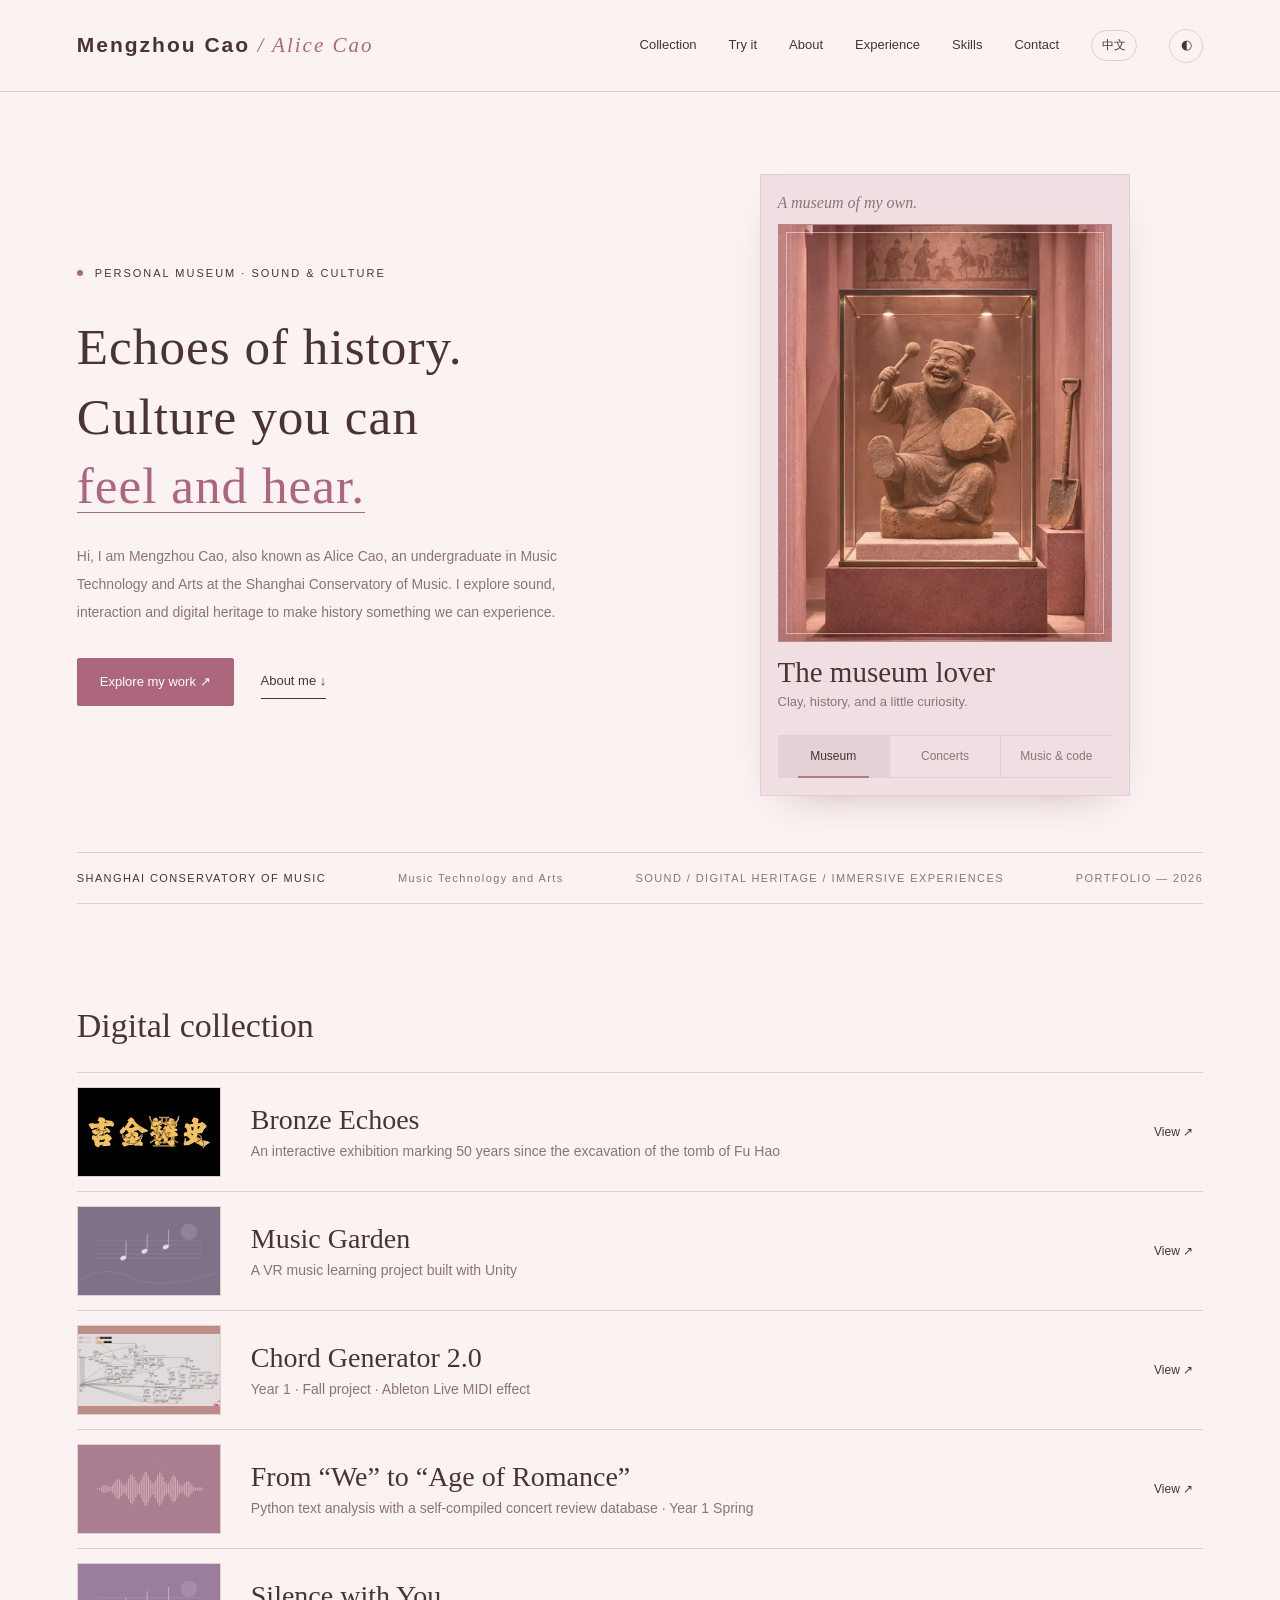
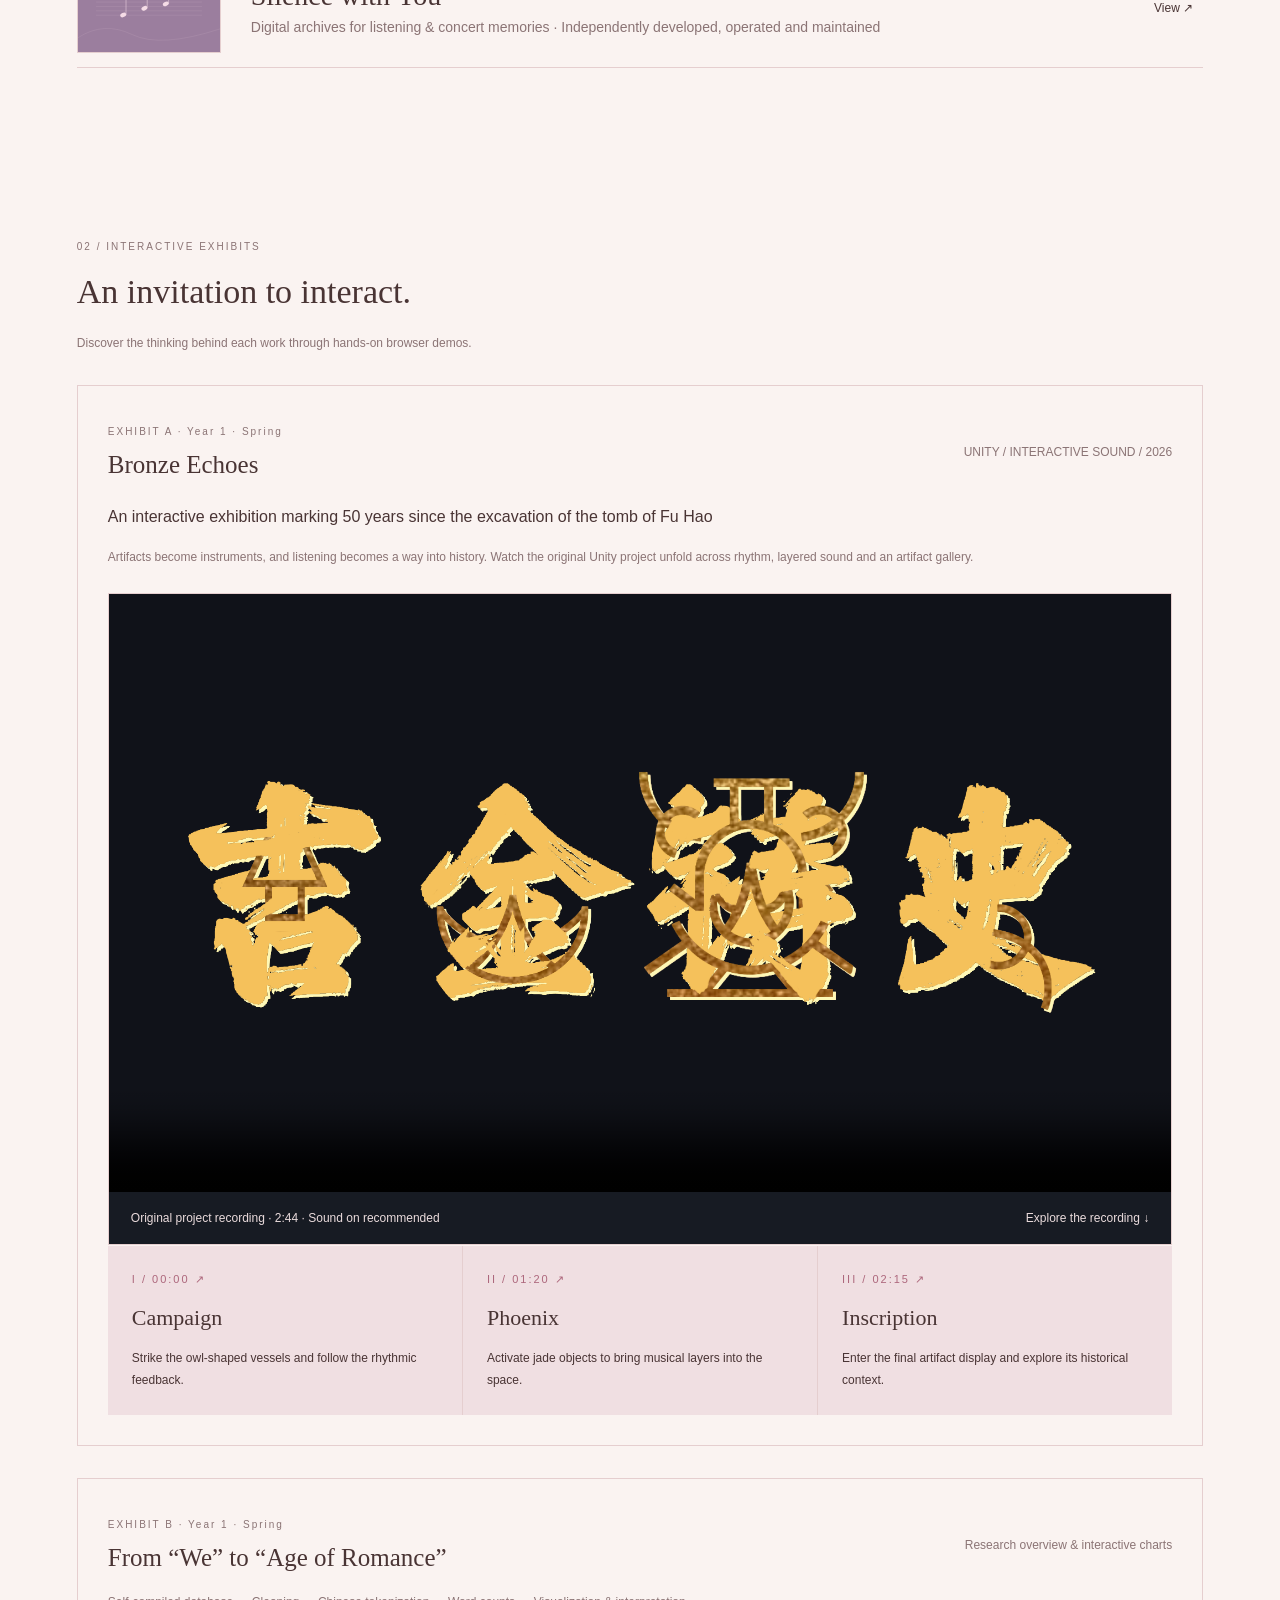
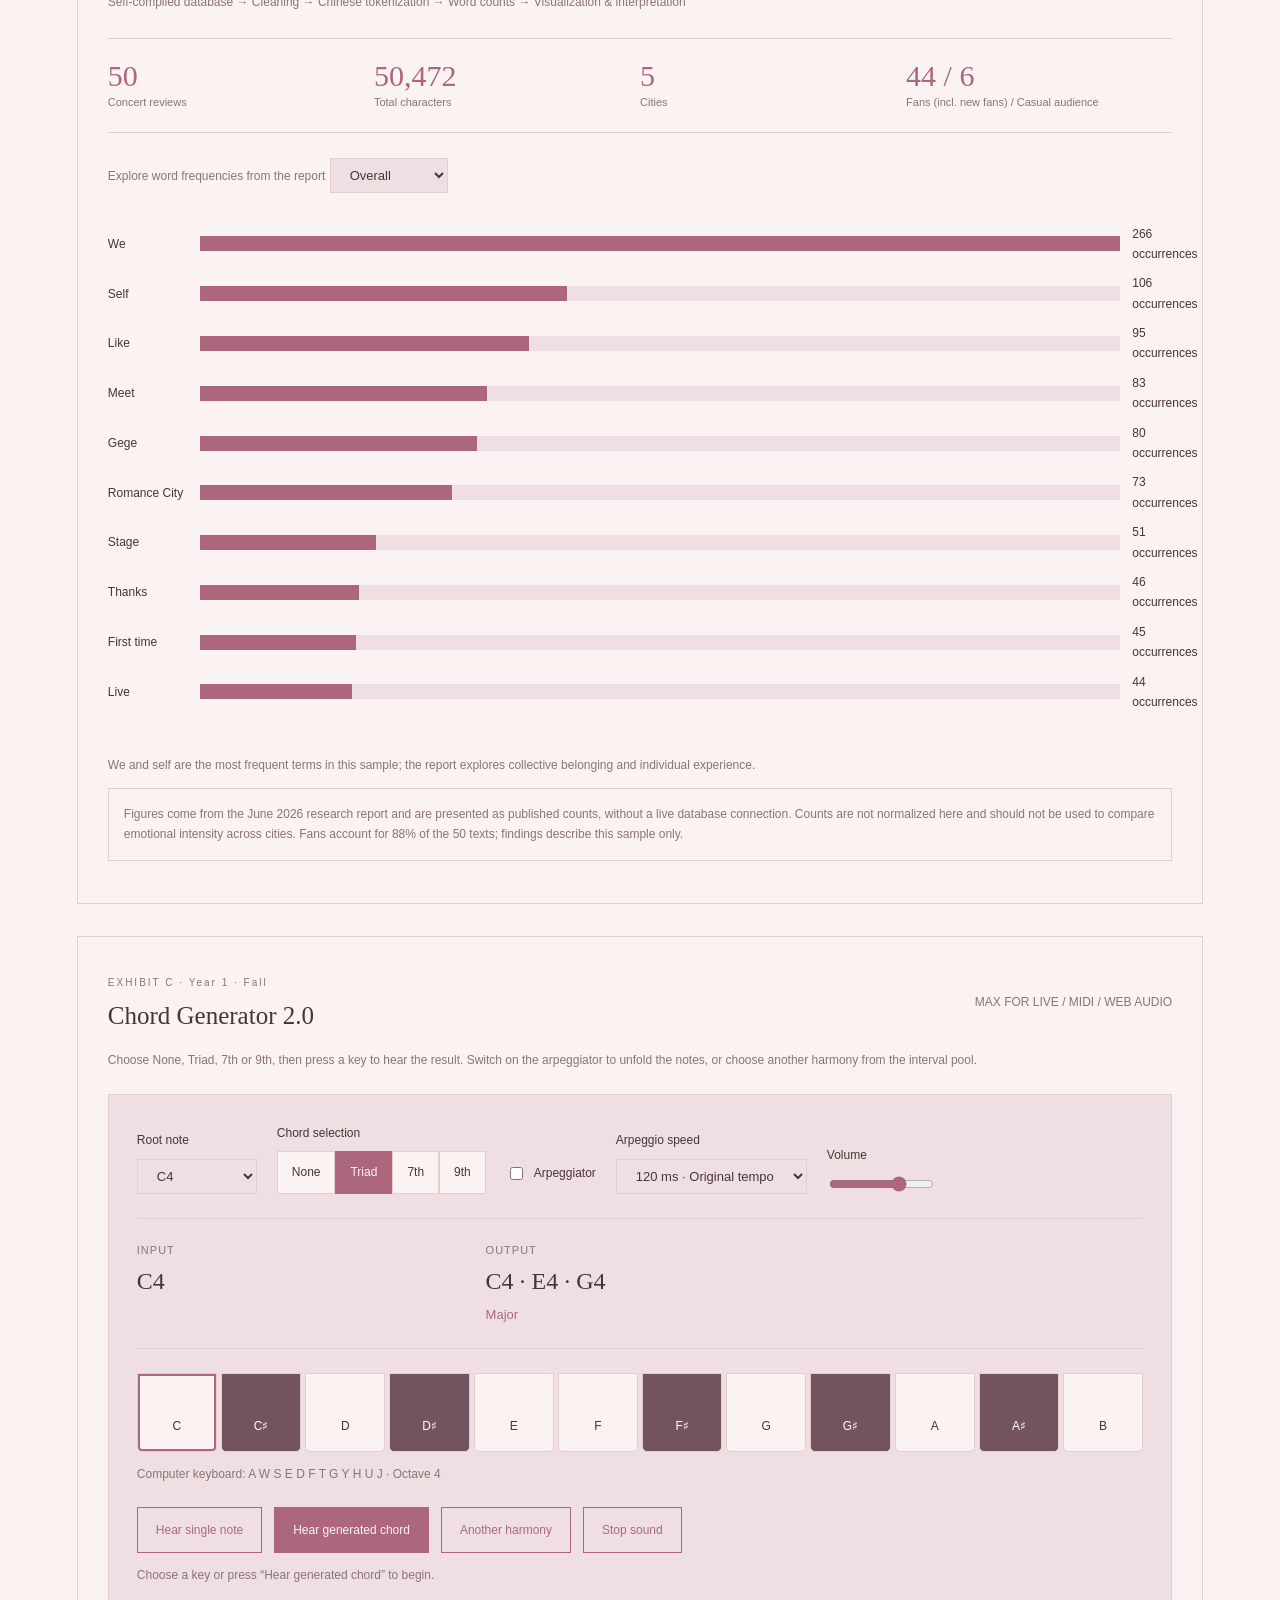
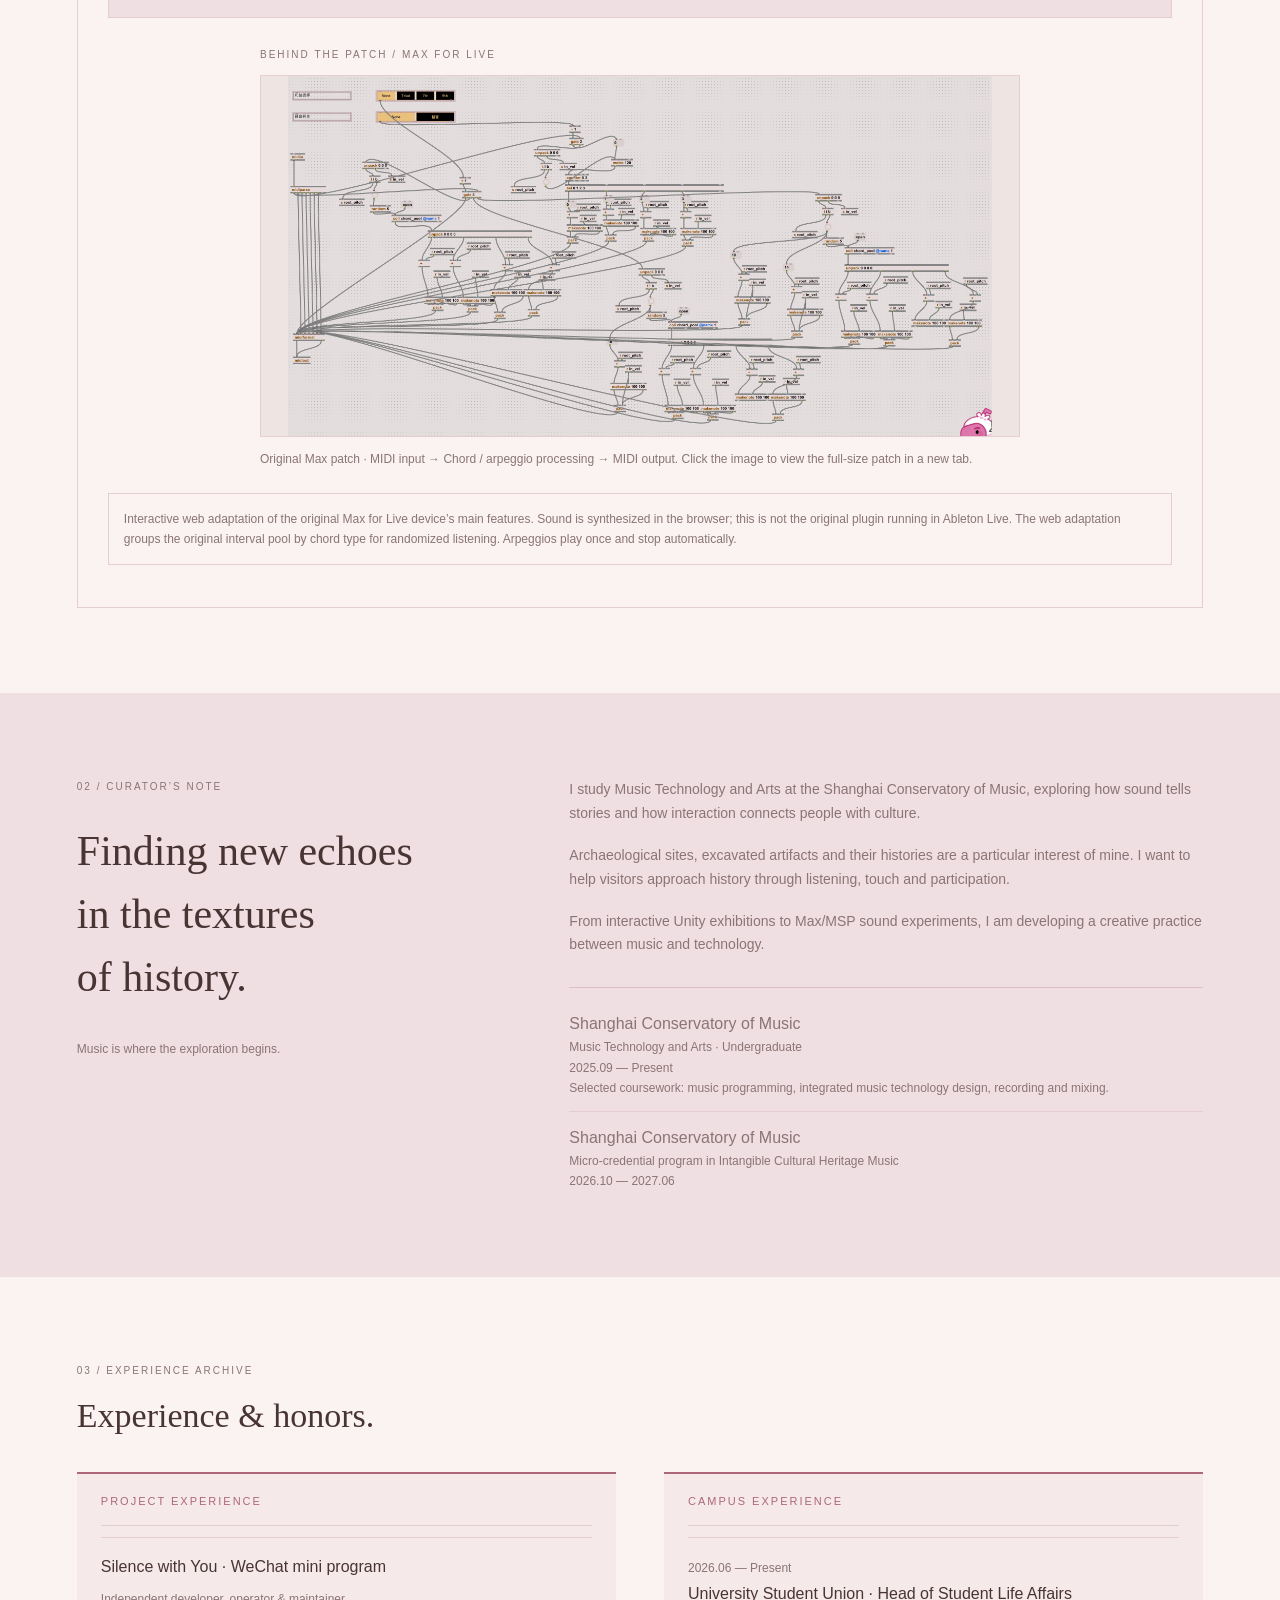
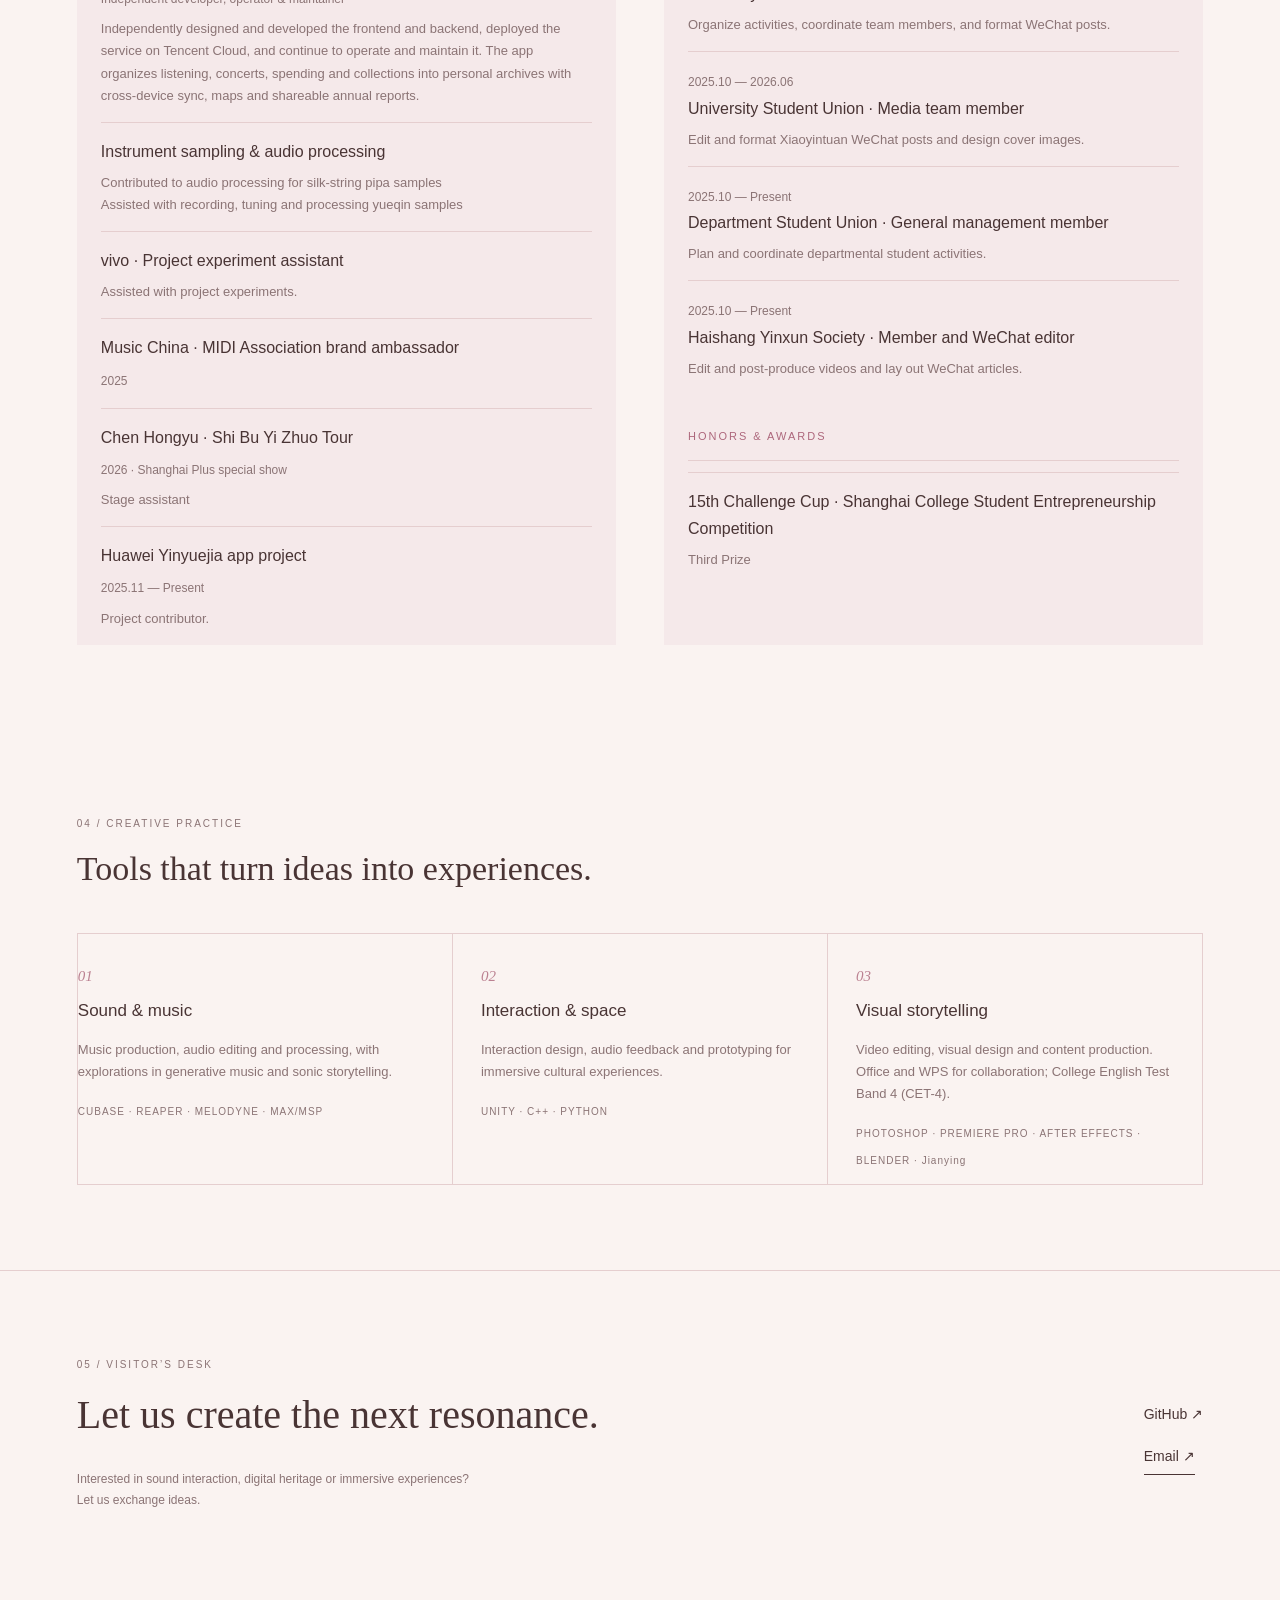
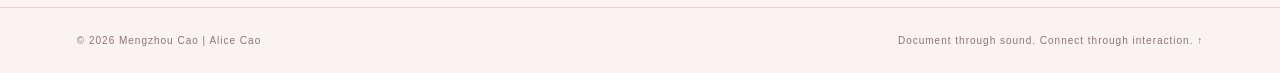
==== commit 5ae267d5: "Use a compact digital exhibit catalogue with individually opened displays" ====
--- a/en.html
+++ b/en.html
@@ -3,34 +3,30 @@
 .resume-columns{display:grid;grid-template-columns:1fr 1fr;gap:70px;margin-top:40px}.resume-label{font-size:11px;font-weight:normal;letter-spacing:2px;color:var(--green);border-bottom:1px solid var(--line);padding-bottom:14px}.entry{border-bottom:1px solid var(--line);padding:18px 0}.entry h3{font-size:16px;font-weight:normal;margin:5px 0}.entry p{font-size:13px;color:var(--sub);margin:7px 0}.contact-links{display:flex;flex-direction:column;gap:12px;font-size:14px}.contact-links button{align-self:start}@media(max-width:760px){.resume-columns{grid-template-columns:1fr;gap:30px}nav{gap:12px}nav a:nth-child(4){display:none}.contact-links{margin-top:24px}}
 .lab{border:1px solid var(--line);padding:30px;margin-top:32px;background:var(--bg)}.lab-heading{display:flex;justify-content:space-between;align-items:center;gap:20px}.lab-heading h3{font:normal 25px Georgia,'Songti SC',serif;margin:8px 0}.lab-heading a{font-size:12px;white-space:nowrap}.chapter-tabs{display:flex;gap:10px;margin:22px 0}.demo-stage{padding:28px;background:var(--paper);text-align:center;min-height:235px}.artifact-buttons{display:flex;justify-content:center;gap:18px;flex-wrap:wrap;margin:24px 0}.artifact-btn{color:var(--ink);background:var(--bg);border:1px solid var(--line);padding:18px 24px;min-width:130px;transition:transform .15s}.artifact-btn:active{transform:scale(.95)}.artifact-btn.on{background:var(--green);color:var(--bg)}.artifact-symbol{display:block;font-size:38px;font-family:serif;line-height:1.4}.demo-controls{display:flex;gap:12px;justify-content:center;align-items:center;flex-wrap:wrap;font-size:12px}.stats{display:grid;grid-template-columns:repeat(4,1fr);border-top:1px solid var(--line);border-bottom:1px solid var(--line);margin:25px 0;padding:20px 0}.stats strong{display:block;font:normal 30px Georgia;color:var(--green)}.stats span{font-size:11px;color:var(--sub)}select{background:var(--paper);color:var(--ink);padding:8px 15px;border:1px solid var(--line);font:inherit;font-size:13px}#bars{padding:22px 0}.barrow{display:grid;grid-template-columns:80px 1fr 40px;gap:12px;align-items:center;margin:9px 0;font-size:12px}.bartrack{height:15px;background:var(--paper)}.barfill{height:100%;background:var(--green)}#beat-status{min-height:24px;font-size:12px;color:var(--sub)}.artifact-info{font-size:14px;max-width:600px;margin:16px auto}.demo-tag{font-size:10px;letter-spacing:1px;color:var(--sub)}@media(max-width:760px){.lab{padding:20px 16px}.lab-heading{display:block}.lab-heading a{display:inline-block}.lab-heading h3{font-size:22px}.stats{grid-template-columns:1fr 1fr;gap:20px}.artifact-btn{padding:14px;min-width:110px}.barrow{grid-template-columns:65px 1fr 30px;gap:8px}}
 nav{flex-wrap:wrap;align-items:center}.language-switch{font-size:12px;border:1px solid var(--line);padding:4px 10px;border-radius:20px;white-space:nowrap}@media(max-width:760px){header{height:auto;min-height:90px;gap:12px;flex-wrap:wrap;padding-top:14px;padding-bottom:14px}nav{gap:12px}}html[lang="en"] h1{font-size:clamp(38px,4vw,61px)}html[lang="en"] .caption{max-width:80%;letter-spacing:.7px}html[lang="en"] .stats span{display:block}html[lang="en"] .hero .intro{max-width:520px}
-.film{margin-top:26px;background:#171b23;border:1px solid var(--line)}.film video{display:block;width:100%;aspect-ratio:16/9;background:#101219}.film-caption{padding:16px 22px;color:#eadbdc;display:flex;justify-content:space-between;gap:16px;font-size:12px}.film-chapters{display:grid;grid-template-columns:repeat(3,1fr);gap:1px;background:var(--line);margin-top:1px}.film-chapter{border:0;text-align:left;padding:24px;background:var(--paper);color:var(--ink);font:inherit;cursor:pointer}.film-chapter:hover{background:var(--bg)}.film-chapter span{display:block;color:var(--green);font-size:11px;letter-spacing:2px;margin-bottom:10px}.film-chapter strong{font-family:Georgia,'Songti SC',serif;font-size:22px;font-weight:normal}.film-chapter p{font-size:12px;line-height:1.8;margin-bottom:0}.cover .real-cover{width:100%;height:100%;object-fit:cover;position:absolute;inset:0}.cover:has(.real-cover){position:relative}.cover:has(.real-cover):after{content:'';position:absolute;inset:0;background:linear-gradient(transparent 35%,rgba(0,0,0,.75));pointer-events:none}.cover .stamp,.cover .caption{z-index:1}.watch-link{display:inline-block;margin-top:20px;color:var(--green);text-underline-offset:5px}@media(max-width:600px){.film-chapters{grid-template-columns:1fr}.film-chapter{padding:18px}.film-caption{display:block}}.cover .real-cover{object-fit:contain;background:#000}.cover:has(.real-cover):after{background:none}.cover:has(.real-cover) .stamp{background:#0009}</style><link rel="stylesheet" href="assets/chord-demo.css?v=3"><script src="assets/chord-demo.js?v=3" defer></script><link rel="stylesheet" href="assets/museum-scenes.css"><link rel="stylesheet" href="assets/museum-gallery.css"><link rel="stylesheet" href="assets/exhibition-resume.css"><style>
+.film{margin-top:26px;background:#171b23;border:1px solid var(--line)}.film video{display:block;width:100%;aspect-ratio:16/9;background:#101219}.film-caption{padding:16px 22px;color:#eadbdc;display:flex;justify-content:space-between;gap:16px;font-size:12px}.film-chapters{display:grid;grid-template-columns:repeat(3,1fr);gap:1px;background:var(--line);margin-top:1px}.film-chapter{border:0;text-align:left;padding:24px;background:var(--paper);color:var(--ink);font:inherit;cursor:pointer}.film-chapter:hover{background:var(--bg)}.film-chapter span{display:block;color:var(--green);font-size:11px;letter-spacing:2px;margin-bottom:10px}.film-chapter strong{font-family:Georgia,'Songti SC',serif;font-size:22px;font-weight:normal}.film-chapter p{font-size:12px;line-height:1.8;margin-bottom:0}.cover .real-cover{width:100%;height:100%;object-fit:cover;position:absolute;inset:0}.cover:has(.real-cover){position:relative}.cover:has(.real-cover):after{content:'';position:absolute;inset:0;background:linear-gradient(transparent 35%,rgba(0,0,0,.75));pointer-events:none}.cover .stamp,.cover .caption{z-index:1}.watch-link{display:inline-block;margin-top:20px;color:var(--green);text-underline-offset:5px}@media(max-width:600px){.film-chapters{grid-template-columns:1fr}.film-chapter{padding:18px}.film-caption{display:block}}.cover .real-cover{object-fit:contain;background:#000}.cover:has(.real-cover):after{background:none}.cover:has(.real-cover) .stamp{background:#0009}</style><link rel="stylesheet" href="assets/chord-demo.css?v=3"><script src="assets/chord-demo.js?v=3" defer></script><link rel="stylesheet" href="assets/museum-scenes.css"><link rel="stylesheet" href="assets/museum-gallery.css"><link rel="stylesheet" href="assets/exhibition-resume.css"><style id="digital-catalogue">
+#work .sectionhead{margin-bottom:0;padding-bottom:17px}
 #work .projects{display:block}
-#work .project:not([hidden]){display:grid;grid-template-columns:minmax(0,1fr) minmax(0,1.45fr);gap:clamp(16px,4vw,54px);align-items:center;padding:22px 0;border:0;border-bottom:1px solid var(--line);background:transparent}
-#work .project.featured:not([hidden]){grid-template-columns:1fr;gap:0;margin:0 0 18px;padding:0;border:1px solid var(--line);background:var(--paper)}
-#work .project .cover{border:1px solid var(--line);height:auto;aspect-ratio:16/9}
-#work .featured .cover{border:0;border-bottom:1px solid var(--line);aspect-ratio:2.4}
-#work .project:not(.featured) .project-copy{padding:0 10px 0 0}
-#work .project:not(.featured) h3{font-size:clamp(22px,3.1vw,36px);line-height:1.2}
-#work .featured .project-copy{padding:clamp(19px,3vw,37px)}
-#work .project p{font-size:clamp(13px,1.25vw,16px);line-height:1.55}
-#work .project .cover .caption{display:none}
-#work .project .cover .stamp{top:10px;right:10px;line-height:1.4}
-#work .project .project-kind{color:var(--ink);opacity:.76}
-#work .project:focus-visible{outline-offset:3px}
-@media(max-width:600px){
- #work .project:not([hidden]){grid-template-columns:1fr;gap:12px;padding:16px 0}
- #work .featured .cover{aspect-ratio:16/9}
-}
-</style></head><body><header><a class="brand" href="#">Mengzhou Cao<i> / Alice Cao</i></a><nav aria-label="Main navigation"><a href="#work">Projects</a><a href="#experience-lab">Try it</a><a href="#about">About</a><a href="#experience">Experience</a><a href="#skills">Skills</a><a href="#contact">Contact</a><a class="language-switch" href="index.html" lang="zh-CN" onclick="localStorage.setItem('portfolio-language','zh')">中文</a><button class="circle" id="theme" aria-label="Toggle light and dark theme">◐</button></nav></header><main><div class="hero"><div><div class="eyebrow"><span class="dot"></span>PERSONAL MUSEUM · SOUND & CULTURE</div><h1>Echoes of history.<br>Culture you can<br><em>feel and hear.</em></h1><p class="intro">Hi, I am Mengzhou Cao, also known as Alice Cao, an undergraduate in Music Technology and Arts at the Shanghai Conservatory of Music. I explore sound, interaction and digital heritage to make history something we can experience.</p><div class="hero-actions"><a class="primary" href="#work">Explore my work <span aria-hidden="true">↗</span></a><a class="textlink" href="#about">About me ↓</a></div></div><div class="museum-scenes" id="museum-world" data-lang="en"><p class="world-heading">A museum of my own.</p><div class="scene-stage" tabindex="0" role="group" aria-label="Exhibition images. Use the arrow keys to switch scenes."><div class="scene-image" role="img" aria-label="Terracotta storyteller in a glass case with an archaeological shovel nearby" aria-hidden="false"><div class="scene-picture"></div></div><div class="scene-image" role="img" aria-label="Savory congee and a pink lightstick in front of a concert stage" aria-hidden="true"><div class="scene-picture"></div></div><div class="scene-image" role="img" aria-label="A music workstation with microphone, audio interface, speakers and a miniature model" aria-hidden="true"><div class="scene-picture"></div></div></div><h2 class="world-title">The museum lover</h2><p class="world-caption" aria-live="polite">Clay, history, and a little curiosity.</p><div class="world-tabs" role="group" aria-label="Choose an exhibition scene"><button type="button" data-world-face="0" aria-pressed="true">Museum</button><button type="button" data-world-face="1" aria-pressed="false">Concerts</button><button type="button" data-world-face="2" aria-pressed="false">Music & code</button></div></div></div><div class="band"><b>SHANGHAI CONSERVATORY OF MUSIC</b><span>Music Technology and Arts</span><span>SOUND / DIGITAL HERITAGE / IMMERSIVE EXPERIENCES</span><span>PORTFOLIO — 2026</span></div>
-<section id="work"><div class="sectionhead"><div><div class="kicker">01 / SELECTED COLLECTION</div><h2>Selected creations.</h2></div><span class="small">An ongoing exploration of artifacts, sound and interaction.</span></div><div class="filters" aria-label="Project categories"><button class="filter active" data-filter="all" aria-pressed="true">All projects</button><button class="filter" data-filter="culture" aria-pressed="false">Digital heritage</button><button class="filter" data-filter="sound" aria-pressed="false">Sound interaction</button><button class="filter" data-filter="creative" aria-pressed="false">Creative coding</button></div><div class="projects" id="projects"></div></section>
+#work .project{display:grid;grid-template-columns:clamp(65px,12vw,144px) minmax(0,1fr) auto;gap:clamp(10px,2.5vw,30px);align-items:center;width:100%;border:0;border-bottom:1px solid var(--line);padding:14px 0;background:transparent}
+#work .project:hover{background:color-mix(in srgb,var(--paper) 48%,transparent)}
+#work .project .cover{height:auto;aspect-ratio:16/10;border:1px solid var(--line);outline:0}
+#work .project .project-copy{padding:0}
+#work .project-title{margin:0}
+#work .project-title h3{font-size:clamp(17px,2.4vw,28px);line-height:1.24;overflow-wrap:anywhere}
+#work .project p{margin:4px 0 0;line-height:1.45;font-size:clamp(11px,1.3vw,14px)}
+#work .catalogue-open{padding-right:10px;color:var(--ink);white-space:nowrap;font-size:12px}
+#detail .catalogue-display{margin:14px 0 20px;height:auto;aspect-ratio:16/9;border-width:1px}
+#detail .catalogue-display img,#work .cover img{max-width:100%;max-height:100%;object-fit:contain}
+@media(max-width:560px){#work .catalogue-open{padding-right:4px}#work .catalogue-open span{display:none}}
+</style></head><body><header><a class="brand" href="#">Mengzhou Cao<i> / Alice Cao</i></a><nav aria-label="Main navigation"><a href="#work">Collection</a><a href="#experience-lab">Try it</a><a href="#about">About</a><a href="#experience">Experience</a><a href="#skills">Skills</a><a href="#contact">Contact</a><a class="language-switch" href="index.html" lang="zh-CN" onclick="localStorage.setItem('portfolio-language','zh')">中文</a><button class="circle" id="theme" aria-label="Toggle light and dark theme">◐</button></nav></header><main><div class="hero"><div><div class="eyebrow"><span class="dot"></span>PERSONAL MUSEUM · SOUND & CULTURE</div><h1>Echoes of history.<br>Culture you can<br><em>feel and hear.</em></h1><p class="intro">Hi, I am Mengzhou Cao, also known as Alice Cao, an undergraduate in Music Technology and Arts at the Shanghai Conservatory of Music. I explore sound, interaction and digital heritage to make history something we can experience.</p><div class="hero-actions"><a class="primary" href="#work">Explore my work <span aria-hidden="true">↗</span></a><a class="textlink" href="#about">About me ↓</a></div></div><div class="museum-scenes" id="museum-world" data-lang="en"><p class="world-heading">A museum of my own.</p><div class="scene-stage" tabindex="0" role="group" aria-label="Exhibition images. Use the arrow keys to switch scenes."><div class="scene-image" role="img" aria-label="Terracotta storyteller in a glass case with an archaeological shovel nearby" aria-hidden="false"><div class="scene-picture"></div></div><div class="scene-image" role="img" aria-label="Savory congee and a pink lightstick in front of a concert stage" aria-hidden="true"><div class="scene-picture"></div></div><div class="scene-image" role="img" aria-label="A music workstation with microphone, audio interface, speakers and a miniature model" aria-hidden="true"><div class="scene-picture"></div></div></div><h2 class="world-title">The museum lover</h2><p class="world-caption" aria-live="polite">Clay, history, and a little curiosity.</p><div class="world-tabs" role="group" aria-label="Choose an exhibition scene"><button type="button" data-world-face="0" aria-pressed="true">Museum</button><button type="button" data-world-face="1" aria-pressed="false">Concerts</button><button type="button" data-world-face="2" aria-pressed="false">Music & code</button></div></div></div><div class="band"><b>SHANGHAI CONSERVATORY OF MUSIC</b><span>Music Technology and Arts</span><span>SOUND / DIGITAL HERITAGE / IMMERSIVE EXPERIENCES</span><span>PORTFOLIO — 2026</span></div>
+<section id="work"><div class="sectionhead"><div><h2>Digital collection</h2></div></div><div class="projects" id="projects" role="list"></div></section>
 <section id="experience-lab"><div class="kicker">02 / INTERACTIVE EXHIBITS</div><h2>An invitation to interact.</h2><p class="small">Discover the thinking behind each work through hands-on browser demos.</p><div class="lab" id="bronze-screening"><div class="lab-heading"><div><span class="kicker">EXHIBIT A · Year 1 · Spring</span><h3>Bronze Echoes</h3></div><span class="small">UNITY / INTERACTIVE SOUND / 2026</span></div><p>An interactive exhibition marking 50 years since the excavation of the tomb of Fu Hao</p><p class="small">Artifacts become instruments, and listening becomes a way into history. Watch the original Unity project unfold across rhythm, layered sound and an artifact gallery.</p><div class="film"><video id="bronze-video" controls playsinline preload="none" poster="assets/jijin-cover.png" aria-label="Bronze Echoes"><source src="assets/jijin-demo.mp4" type="video/mp4"></video><div class="film-caption"><span>Original project recording · 2:44 · Sound on recommended</span><span>Explore the recording ↓</span></div></div><div class="film-chapters"><button class="film-chapter" data-seek="0"><span>I / 00:00 ↗</span><strong>Campaign</strong><p>Strike the owl-shaped vessels and follow the rhythmic feedback.</p></button><button class="film-chapter" data-seek="80"><span>II / 01:20 ↗</span><strong>Phoenix</strong><p>Activate jade objects to bring musical layers into the space.</p></button><button class="film-chapter" data-seek="135"><span>III / 02:15 ↗</span><strong>Inscription</strong><p>Enter the final artifact display and explore its historical context.</p></button></div></div><div class="lab"><div class="lab-heading"><div><span class="kicker">EXHIBIT B · Year 1 · Spring</span><h3>From “We” to “Age of Romance”</h3></div><span class="small">Research overview & interactive charts</span></div><p class="small">Self-compiled database → Cleaning → Chinese tokenization → Word counts → Visualization & interpretation</p><div class="stats"><div><strong>50</strong><span>Concert reviews</span></div><div><strong>50,472</strong><span>Total characters</span></div><div><strong>5</strong><span>Cities</span></div><div><strong>44 / 6</strong><span>Fans (incl. new fans) / Casual audience</span></div></div><label class="small" for="city-select">Explore word frequencies from the report</label> <select id="city-select"><option>Overall</option><option>Zhengzhou</option><option>Nanchang</option><option>Yichang</option><option>Taiyuan</option><option>Chengdu</option></select><div id="bars" aria-live="polite"></div><p id="city-note" class="small"></p><p class="notice">Figures come from the June 2026 research report and are presented as published counts, without a live database connection. Counts are not normalized here and should not be used to compare emotional intensity across cities. Fans account for 88% of the 50 texts; findings describe this sample only.</p></div><div class="lab" id="chord-lab" data-lang="en"><div class="lab-heading"><div><span class="kicker">EXHIBIT C · Year 1 · Fall</span><h3>Chord Generator 2.0</h3></div><span class="small">MAX FOR LIVE / MIDI / WEB AUDIO</span></div><p class="small">Choose None, Triad, 7th or 9th, then press a key to hear the result. Switch on the arpeggiator to unfold the notes, or choose another harmony from the interval pool.</p><div class="chord-panel"><div class="chord-controls"><label>Root note<select id="chord-root"><option value="60">C4</option><option value="61">C♯4</option><option value="62">D4</option><option value="63">D♯4</option><option value="64">E4</option><option value="65">F4</option><option value="66">F♯4</option><option value="67">G4</option><option value="68">G♯4</option><option value="69">A4</option><option value="70">A♯4</option><option value="71">B4</option></select></label><div class="chord-mode-control"><span>Chord selection</span><div class="chord-mode-tabs" role="group" aria-label="Chord selection"><button type="button" data-chord-mode="none" aria-pressed="false">None</button><button type="button" data-chord-mode="triad" aria-pressed="true">Triad</button><button type="button" data-chord-mode="seventh" aria-pressed="false">7th</button><button type="button" data-chord-mode="ninth" aria-pressed="false">9th</button></div><input type="hidden" id="chord-mode" value="triad"></div><label class="arp-control"><input type="checkbox" id="chord-arp">Arpeggiator</label><label>Arpeggio speed<select id="chord-speed"><option value="0.24">Slow</option><option value="0.12" selected>120 ms · Original tempo</option><option value="0.08">Fast</option></select></label><label class="chord-volume">Volume<input id="chord-volume" type="range" min="0" max="100" value="70" aria-label="Volume"></label></div><div class="chord-readout"><div><small>INPUT</small><strong id="chord-input">C4</strong></div><div><small>OUTPUT</small><strong id="chord-output">C4 · E4 · G4</strong><span id="chord-name" class="chord-name">C major</span></div></div><div class="chord-keys" role="group" aria-label="Choose a root note to hear the result"><button class="chord-key " data-midi="60" aria-pressed="true">C</button><button class="chord-key accidental" data-midi="61" aria-pressed="false">C♯</button><button class="chord-key " data-midi="62" aria-pressed="false">D</button><button class="chord-key accidental" data-midi="63" aria-pressed="false">D♯</button><button class="chord-key " data-midi="64" aria-pressed="false">E</button><button class="chord-key " data-midi="65" aria-pressed="false">F</button><button class="chord-key accidental" data-midi="66" aria-pressed="false">F♯</button><button class="chord-key " data-midi="67" aria-pressed="false">G</button><button class="chord-key accidental" data-midi="68" aria-pressed="false">G♯</button><button class="chord-key " data-midi="69" aria-pressed="false">A</button><button class="chord-key accidental" data-midi="70" aria-pressed="false">A♯</button><button class="chord-key " data-midi="71" aria-pressed="false">B</button></div><p class="small">Computer keyboard: A W S E D F T G Y H U J · Octave 4</p><div class="chord-actions"><button id="chord-single">Hear single note</button><button class="chord-primary" id="chord-play">Hear generated chord</button><button id="chord-random">Another harmony</button><button id="chord-stop">Stop sound</button></div><div id="chord-status" role="status" aria-live="polite">Choose a key or press “Hear generated chord” to begin.</div></div><figure class="max-patch"><div class="kicker">BEHIND THE PATCH / MAX FOR LIVE</div><a href="assets/chord-max-patch.png" target="_blank" rel="noopener" aria-label="Open full-size Max patch screenshot in a new tab"><img src="assets/chord-max-patch.png" width="1372" height="702" loading="lazy" alt="Original Chord Generator 2.0 Max patch, with MIDI input, chord selection, arpeggiator and MIDI output connections"></a><figcaption>Original Max patch · MIDI input → Chord / arpeggio processing → MIDI output. Click the image to view the full-size patch in a new tab.</figcaption></figure><p class="notice">Interactive web adaptation of the original Max for Live device’s main features. Sound is synthesized in the browser; this is not the original plugin running in Ableton Live. The web adaptation groups the original interval pool by chord type for randomized listening. Arpeggios play once and stop automatically.</p></div></section><section id="about" class="about"><div><div class="kicker">02 / CURATOR’S NOTE</div><h2>Finding new echoes<br>in the textures<br>of history.</h2><span class="small">Music is where the exploration begins.</span></div><div class="about-copy"><p>I study Music Technology and Arts at the Shanghai Conservatory of Music, exploring how sound tells stories and how interaction connects people with culture.</p><p>Archaeological sites, excavated artifacts and their histories are a particular interest of mine. I want to help visitors approach history through listening, touch and participation.</p><p>From interactive Unity exhibitions to Max/MSP sound experiments, I am developing a creative practice between music and technology.</p><div class="edu"><div class="edu-row"><strong>Shanghai Conservatory of Music</strong>Music Technology and Arts · Undergraduate<br>2025.09 — Present<br><span class="small">Selected coursework: music programming, integrated music technology design, recording and mixing.</span></div><div class="edu-row"><strong>Shanghai Conservatory of Music</strong>Micro-credential program in Intangible Cultural Heritage Music<br>2026.10 — 2027.06</div></div></div></section>
 <section id="experience"><div class="kicker">03 / EXPERIENCE ARCHIVE</div><h2>Experience & honors.</h2><div class="resume-columns"><div><h3 class="resume-label">PROJECT EXPERIENCE</h3><div class="entry"><h3>Silence with You · WeChat mini program</h3><span class="small">Independent developer, operator & maintainer</span><p>Independently designed and developed the frontend and backend, deployed the service on Tencent Cloud, and continue to operate and maintain it. The app organizes listening, concerts, spending and collections into personal archives with cross-device sync, maps and shareable annual reports.</p></div><div class="entry"><h3>Instrument sampling & audio processing</h3><p>Contributed to audio processing for silk-string pipa samples<br>Assisted with recording, tuning and processing yueqin samples</p></div><div class="entry"><h3>vivo · Project experiment assistant</h3><p>Assisted with project experiments.</p></div><div class="entry"><h3>Music China · MIDI Association brand ambassador</h3><span class="small">2025</span></div><div class="entry"><h3>Chen Hongyu · Shi Bu Yi Zhuo Tour</h3><span class="small">2026 · Shanghai Plus special show</span><p>Stage assistant</p></div><div class="entry"><h3>Huawei Yinyuejia app project</h3><span class="small">2025.11 — Present</span><p>Project contributor.</p></div></div><div><h3 class="resume-label">CAMPUS EXPERIENCE</h3><div class="entry"><span class="small">2026.06 — Present</span><h3>University Student Union · Head of Student Life Affairs</h3><p>Organize activities, coordinate team members, and format WeChat posts.</p></div><div class="entry"><span class="small">2025.10 — 2026.06</span><h3>University Student Union · Media team member</h3><p>Edit and format Xiaoyintuan WeChat posts and design cover images.</p></div><div class="entry"><span class="small">2025.10 — Present</span><h3>Department Student Union · General management member</h3><p>Plan and coordinate departmental student activities.</p></div><div class="entry"><span class="small">2025.10 — Present</span><h3>Haishang Yinxun Society · Member and WeChat editor</h3><p>Edit and post-produce videos and lay out WeChat articles.</p></div><h3 class="resume-label" style="margin-top:32px">HONORS & AWARDS</h3><div class="entry"><h3>15th Challenge Cup · Shanghai College Student Entrepreneurship Competition</h3><p>Third Prize</p></div></div></div></section><section id="skills"><div class="kicker">04 / CREATIVE PRACTICE</div><h2>Tools that turn ideas into experiences.</h2><div class="tools"><div class="tool"><span class="num">01</span><h3>Sound & music</h3><p>Music production, audio editing and processing, with explorations in generative music and sonic storytelling.</p><span class="tags">CUBASE · REAPER · MELODYNE · MAX/MSP</span></div><div class="tool"><span class="num">02</span><h3>Interaction & space</h3><p>Interaction design, audio feedback and prototyping for immersive cultural experiences.</p><span class="tags">UNITY · C++ · PYTHON</span></div><div class="tool"><span class="num">03</span><h3>Visual storytelling</h3><p>Video editing, visual design and content production. Office and WPS for collaboration; College English Test Band 4 (CET-4).</p><span class="tags">PHOTOSHOP · PREMIERE PRO · AFTER EFFECTS · BLENDER · Jianying</span></div></div></section><section id="contact" class="contact"><div><div class="kicker">05 / VISITOR’S DESK</div><h2>Let us create the next resonance.</h2><p class="small">Interested in sound interaction, digital heritage or immersive experiences? Let us exchange ideas.</p></div><div class="contact-links"><a href="https://github.com/Alice0723" target="_blank" rel="noopener">GitHub ↗</a><button class="textlink" style="background:none;border-width:0 0 1px;color:inherit" id="contactBtn">Email ↗</button></div></section></main><footer><span>© 2026 Mengzhou Cao | Alice Cao</span><span>Document through sound. Connect through interaction. <a href="#">↑</a></span></footer><dialog id="detail" aria-labelledby="detail-title"><button class="close" aria-label="Close details">×</button><div id="detail-body"></div></dialog><script>
 const works=[{title:'Bronze Echoes',subtitle:'An interactive exhibition marking 50 years since the excavation of the tomb of Fu Hao',type:'culture sound',tags:'UNITY / INTERACTIVE SOUND / 2026 · Year 1 Spring',state:'Year 1 · Spring project',color:'#936475',accent:'#ecd0c5',art:'bronze',description:'An interactive exhibition connecting artifacts excavated from the tomb of Fu Hao with sound. By striking and activating objects, visitors enter a space shaped by music and history.',interaction:'In Chapter I, a pair of owl-shaped bronze vessels triggers kick and snare sounds. Chapter II adds musical layers as jade objects light up. Chapter III presents a browsable display with artifact information and collection details.',tools:'Unity · C# · Layered audio interaction',note:'The cover features the original project title artwork. Watch the complete recording below and jump between chapters.'},{title:'Music Garden',subtitle:'A VR music learning project built with Unity',type:'sound creative',tags:'UNITY / VR / MUSIC EDUCATION',state:'Prototype iteration',color:'#7e7289',accent:'#edd6e3',art:'music',description:'A VR music learning project built with the Unity engine, combining staff notation, solfege recognition and rhythm performance. Visual notes and interaction in an immersive environment help learners understand pitch and beat.',interaction:'Learners progress from staff notation and solfege recognition to full performance, receiving feedback on early hits and incorrect notes.',tools:'Unity · VR · C# · MIDI',note:'This entry presents the current design direction. Gameplay video and learning-flow screenshots will be added.'},{title:'Chord Generator 2.0',subtitle:'Year 1 · Fall project · Ableton Live MIDI effect',type:'sound creative',tags:'MAX FOR LIVE / MIDI EFFECT / 2025',state:'Year 1 · Fall project',color:'#bd8d88',accent:'#f7ded2',art:'wave',description:'A Max for Live MIDI effect for Ableton Live. Incoming notes, root pitch and velocity drive chord generation and arpeggiation, turning music programming into a creative tool.',interaction:'The interface offers None, Triad, 7th and 9th chord settings and a separate arpeggiator switch. An interval pool and random selection logic feed MIDI output to a downstream instrument.',tools:'Max/MSP · Max for Live · Ableton Live',note:'Explore the web audio adaptation below. It demonstrates the main interaction with synthesized sound; the original device runs inside Ableton Live.'}];
 function graphic(w){if(w.title==='和弦器 2.0'||w.title==='Chord Generator 2.0')return '<img class="patch-cover" src="assets/chord-max-patch.png" alt="" loading="lazy">';if(w.art==='bronze')return '<img class="real-cover" src="assets/jijin-cover.png" alt="" loading="lazy">';let lines='';if(w.art==='bronze'){return `<svg viewBox="0 0 550 300" fill="none" aria-hidden="true"><g stroke="${w.accent}" stroke-width="1.1"><path d="M192 72l-22 34 6 98 34 24h36l18-32-7-85-20-39zM358 72l22 34-6 98-34 24h-36l-18-32 7-85 20-39z"/><path d="M192 72l-6-20 28 16 23 4 12-17 8 56M358 72l6-20-28 16-23 4-12-17-8 56"/><circle cx="205" cy="111" r="18"/><circle cx="238" cy="111" r="13"/><circle cx="345" cy="111" r="18"/><circle cx="312" cy="111" r="13"/><path d="M198 153q37-28 48 8l-3 38h-38zM352 153q-37-28-48 8l3 38h38zM206 168h32m-28 10h22M312 168h32m-28 10h22M211 229v15m28-15v15m72-15v15m28-15v15"/><ellipse cx="275" cy="170" rx="170" ry="91" stroke-opacity=".2"/><path d="M60 150h77m277 0h76" stroke-dasharray="2 5"/></g></svg>`}if(w.art==='city'){for(let i=0;i<9;i++){let x=90+i*45,y=125+Math.sin(i)*12;lines+=`<path d="M${x} ${y}l20-20 30 20m-43-4v40h35v-40"/>`}return `<svg viewBox="0 0 550 300" fill="none" aria-hidden="true"><g stroke="${w.accent}" stroke-width="1" opacity=".8"><path d="M0 227q140-70 270 0t280-10M0 241q140-70 270 0t280-10M60 196h430l-35-28H100zM115 167h310M155 93h242l-27-20H180zM174 94v35m200-35v35"/>${lines}<circle cx="290" cy="100" r="64" stroke-opacity=".3"/><path d="M275 15v240M0 210h550" stroke-dasharray="2 6" stroke-opacity=".4"/></g></svg>`}if(w.art==='music'){for(let i=0;i<5;i++)lines+=`<path d="M70 ${110+i*17}h410"/>`;return `<svg viewBox="0 0 550 300" fill="none" aria-hidden="true"><circle cx="430" cy="76" r="32" fill="${w.accent}" opacity=".16"/><g stroke="${w.accent}" stroke-width="1" opacity=".4">${lines}<path d="M0 265q100-65 210-12t340-22"/></g><g fill="${w.accent}"><ellipse cx="175" cy="177" rx="12" ry="8" transform="rotate(-25 175 177)"/><ellipse cx="257" cy="151" rx="12" ry="8" transform="rotate(-25 257 151)"/><ellipse cx="340" cy="134" rx="12" ry="8" transform="rotate(-25 340 134)"/></g><path d="M186 177v-66m82 40V85m83 49V68" stroke="${w.accent}" stroke-width="2"/></svg>`}for(let i=0;i<60;i++){let x=70+i*7,h=(Math.sin(i*.4)**2*.7+.3)*Math.sin(Math.PI*i/60)*135;lines+=`<path d="M${x} ${150-h/2}v${h}"/>`}return `<svg viewBox="0 0 550 300" fill="none" aria-hidden="true"><g stroke="${w.accent}" stroke-width="2">${lines}</g><circle cx="275" cy="150" r="105" stroke="${w.accent}" opacity=".18"/></svg>`}
 works.push({title:'From “We” to “Age of Romance”',subtitle:'Python text analysis with a self-compiled concert review database · Year 1 Spring',type:'creative',tags:'PYTHON / TEXT ANALYSIS / 2026',state:'Year 1 · Spring project',color:'#ab7d91',accent:'#f6dcd9',art:'wave',description:'A Python text analysis project using a self-compiled database of 50 Xiaohongshu concert reviews across five cities, combining cleaning, tokenization, frequency counts and cultural interpretation.',interaction:'Pandas cleans the data, while Jieba and a custom dictionary tokenize domain-specific terms. WordCloud and Matplotlib produce visualizations. This page offers interactive browsing of published results.',tools:'Python · Pandas · Jieba · WordCloud · Matplotlib',note:'The sample contains 50 texts and 50,472 characters: 44 fan reviews (including new fans) and 6 casual-audience reviews. Results describe this sample, not all audiences. The site does not run live Python analysis or connect to the source database.'});
 works.push({title:'Silence with You',subtitle:'Digital archives for listening & concert memories · Independently developed, operated and maintained',type:'creative',tags:'WECHAT MINI PROGRAM / FULL STACK / DIGITAL ARCHIVE',state:'Independently operated',color:'#9b7e9e',accent:'#f5dce6',art:'music',description:'A fan-oriented WeChat mini program centered on musician Wang Sulong. It turns listening, concert participation and collections into personal archives to revisit, explore and share. I independently handle product design, full-stack development, deployment, operations and maintenance.',interaction:'Six modules cover the home dashboard, concert memories, collections, activity statistics, annual reports and support. Features include song unlocks, concert logs, spending records, timelines, map connections and portrait-format annual report images.',tools:'WeChat mini program · JavaScript · Node.js / Express · MySQL · Self-hosted on Tencent Cloud',note:'Technical highlights include stable record identifiers and deletion markers for cross-device sync, plus OffscreenCanvas for annual report images. Scan the mini program code below with WeChat to try it. Screenshots and video will be added.'});
-const projects=document.querySelector('#projects');projects.innerHTML=works.map((w,i)=>`<button class="project${i===0 ? ' featured' : ''}" data-type="${w.type}" data-index="${i}" aria-label="View ${w.title} project details"><div class="cover" style="background:${w.color}">${graphic(w)}<span class="stamp">${w.state}</span><span class="caption">${w.tags}</span></div><div class="project-copy"><span class="project-kind">${i===0 ? 'Featured exhibition · ' : ''}${w.tags}</span><div class="project-title"><h3>${w.title}</h3><span class="arrow" aria-hidden="true">↗</span></div><p>${w.subtitle}</p></div></button>`).join('');
-const dialog=document.querySelector('#detail'),detail=document.querySelector('#detail-body');document.querySelectorAll('.project').forEach(btn=>btn.addEventListener('click',()=>{const w=works[btn.dataset.index];detail.innerHTML=`<div class="kicker">${w.tags}</div><h2 id="detail-title">${w.title}</h2><p>${w.subtitle}</p><p>${w.description}</p><div class="detailgrid"><div><b>Experience & interaction</b><p>${w.interaction}</p></div><div><b>Tools & media</b><p>${w.tools}</p><b>Project status</b><p>${w.state}</p></div></div><div class="notice">${w.note}</div>${w.title==='Chord Generator 2.0'?'<a class="watch-link" href="#chord-lab" onclick="document.getElementById(&quot;detail&quot;).close()">Try the chord generator ↗</a>':''}${w.art==='bronze'?'<a class="watch-link" href="#bronze-screening" onclick="document.getElementById(&quot;detail&quot;).close()">Watch the project recording ↗</a>':''}${w.title==='Silence with You'?'<figure style="text-align:center;margin:28px 0 0"><img src="assets/silence-with-you-code.jpg" alt="Silence with You WeChat mini program code" width="258" height="258" style="max-width:100%;height:auto;border-radius:12px"><figcaption class="small">Scan with WeChat to try Silence with You<br>On mobile, save the image and select it from your album in WeChat Scan.</figcaption></figure>':''}`;dialog.showModal()}));document.querySelector('.close').onclick=()=>dialog.close();dialog.addEventListener('click',e=>{if(e.target===dialog){const r=dialog.getBoundingClientRect();if(e.clientX<r.left||e.clientX>r.right||e.clientY<r.top||e.clientY>r.bottom)dialog.close()}});document.querySelectorAll('.filter').forEach(btn=>btn.onclick=()=>{document.querySelectorAll('.filter').forEach(b=>{b.classList.toggle('active',b===btn);b.setAttribute('aria-pressed',b===btn)});document.querySelectorAll('.project').forEach(p=>p.hidden=btn.dataset.filter!=='all'&&!p.dataset.type.split(' ').includes(btn.dataset.filter))});document.querySelector('#theme').onclick=()=>{document.body.classList.toggle('dark');try{localStorage.setItem('theme',document.body.classList.contains('dark')?'dark':'light')}catch{}};try{if(localStorage.getItem('theme')==='dark')document.body.classList.add('dark')}catch{}document.querySelector('#contactBtn').onclick=()=>{detail.innerHTML='<div class="kicker">CONTACT & RÉSUMÉ</div><h2 id="detail-title">Keep in touch.</h2><p>Mengzhou Cao / Alice Cao · Music Technology and Arts undergraduate, Shanghai Conservatory of Music</p><p>Interests: sound interaction, digital heritage and immersive experiences.</p><div class="notice">Email: <a href="mailto:dophinalice@qq.com">dophinalice@qq.com</a><br>Email: <a href="mailto:alicecao723@gmail.com">alicecao723@gmail.com</a></div>';dialog.showModal()};
+const projects=document.querySelector('#projects');projects.innerHTML=works.map((w,i)=>`<div role="listitem"><button type="button" class="project" data-index="${i}" aria-haspopup="dialog"><div class="cover" aria-hidden="true" style="background:${w.color}">${graphic(w)}</div><div class="project-copy"><div class="project-title"><h3>${w.title}</h3></div><p>${w.subtitle}</p></div><div class="catalogue-open" aria-hidden="true"><span>View </span>↗</div></button></div>`).join('');
+const dialog=document.querySelector('#detail'),detail=document.querySelector('#detail-body');document.querySelectorAll('.project').forEach(btn=>btn.addEventListener('click',()=>{const w=works[btn.dataset.index];detail.innerHTML=`<div class="kicker">${w.tags}</div><h2 id="detail-title">${w.title}</h2><div class="cover catalogue-display" style="background:${w.color}">${graphic(w)}</div><p>${w.subtitle}</p><p>${w.description}</p><div class="detailgrid"><div><b>Experience & interaction</b><p>${w.interaction}</p></div><div><b>Tools & media</b><p>${w.tools}</p><b>Project status</b><p>${w.state}</p></div></div><div class="notice">${w.note}</div>${w.title==='Chord Generator 2.0'?'<a class="watch-link" href="#chord-lab" onclick="document.getElementById(&quot;detail&quot;).close()">Try the chord generator ↗</a>':''}${w.art==='bronze'?'<a class="watch-link" href="#bronze-screening" onclick="document.getElementById(&quot;detail&quot;).close()">Watch the project recording ↗</a>':''}${w.title==='Silence with You'?'<figure style="text-align:center;margin:28px 0 0"><img src="assets/silence-with-you-code.jpg" alt="Silence with You WeChat mini program code" width="258" height="258" style="max-width:100%;height:auto;border-radius:12px"><figcaption class="small">Scan with WeChat to try Silence with You<br>On mobile, save the image and select it from your album in WeChat Scan.</figcaption></figure>':''}`;dialog.showModal()}));document.querySelector('.close').onclick=()=>dialog.close();dialog.addEventListener('click',e=>{if(e.target===dialog){const r=dialog.getBoundingClientRect();if(e.clientX<r.left||e.clientX>r.right||e.clientY<r.top||e.clientY>r.bottom)dialog.close()}});document.querySelector('#theme').onclick=()=>{document.body.classList.toggle('dark');try{localStorage.setItem('theme',document.body.classList.contains('dark')?'dark':'light')}catch{}};try{if(localStorage.getItem('theme')==='dark')document.body.classList.add('dark')}catch{}document.querySelector('#contactBtn').onclick=()=>{detail.innerHTML='<div class="kicker">CONTACT & RÉSUMÉ</div><h2 id="detail-title">Keep in touch.</h2><p>Mengzhou Cao / Alice Cao · Music Technology and Arts undergraduate, Shanghai Conservatory of Music</p><p>Interests: sound interaction, digital heritage and immersive experiences.</p><div class="notice">Email: <a href="mailto:dophinalice@qq.com">dophinalice@qq.com</a><br>Email: <a href="mailto:alicecao723@gmail.com">alicecao723@gmail.com</a></div>';dialog.showModal()};
 
 const freq={Overall:[['We',266],['Self',106],['Like',95],['Meet',83],['Gege',80],['Romance City',73],['Stage',51],['Thanks',46],['First time',45],['Live',44]],Zhengzhou:[['We',59],['Like',26],['100,000 Volts',20],['Gege',20],['Stage',18],['Self',18],['Meet',17]],Nanchang:[['We',96],['Self',33],['Gege',33],['Like',21],['Meet',20],['Rain',20],['Romance City',20]],Yichang:[['We',51],['Self',27],['Meet',22],['Like',17],['First time',12],['Happy',12]],Taiyuan:[['We',30],['Gege',15],['Happiness',13],['Self',12],['Like',12],['Live',11],['Stands',10],['Confetti',10]],Chengdu:[['We',30],['Romance City',21],['Like',19],['Self',16],['Meet',16],['Happiness',12],['Time',11],['Stands',11],['Mecha',9],['Awe',8]]};
 const cityNotes={Overall:'We and self are the most frequent terms in this sample; the report explores collective belonging and individual experience.',Zhengzhou:'Report insight: memories of earlier tours intersect with new stage experiences.',Nanchang:'Report insight: rain and Romance City both appear among the frequent terms.',Yichang:'Report insight: first time stands out, reflecting the novelty of a first concert experience.',Taiyuan:'Report insight: happiness, stands and confetti capture concrete concert impressions.',Chengdu:'Report insight: Romance City, time and mecha connect memory with visual spectacle.'};
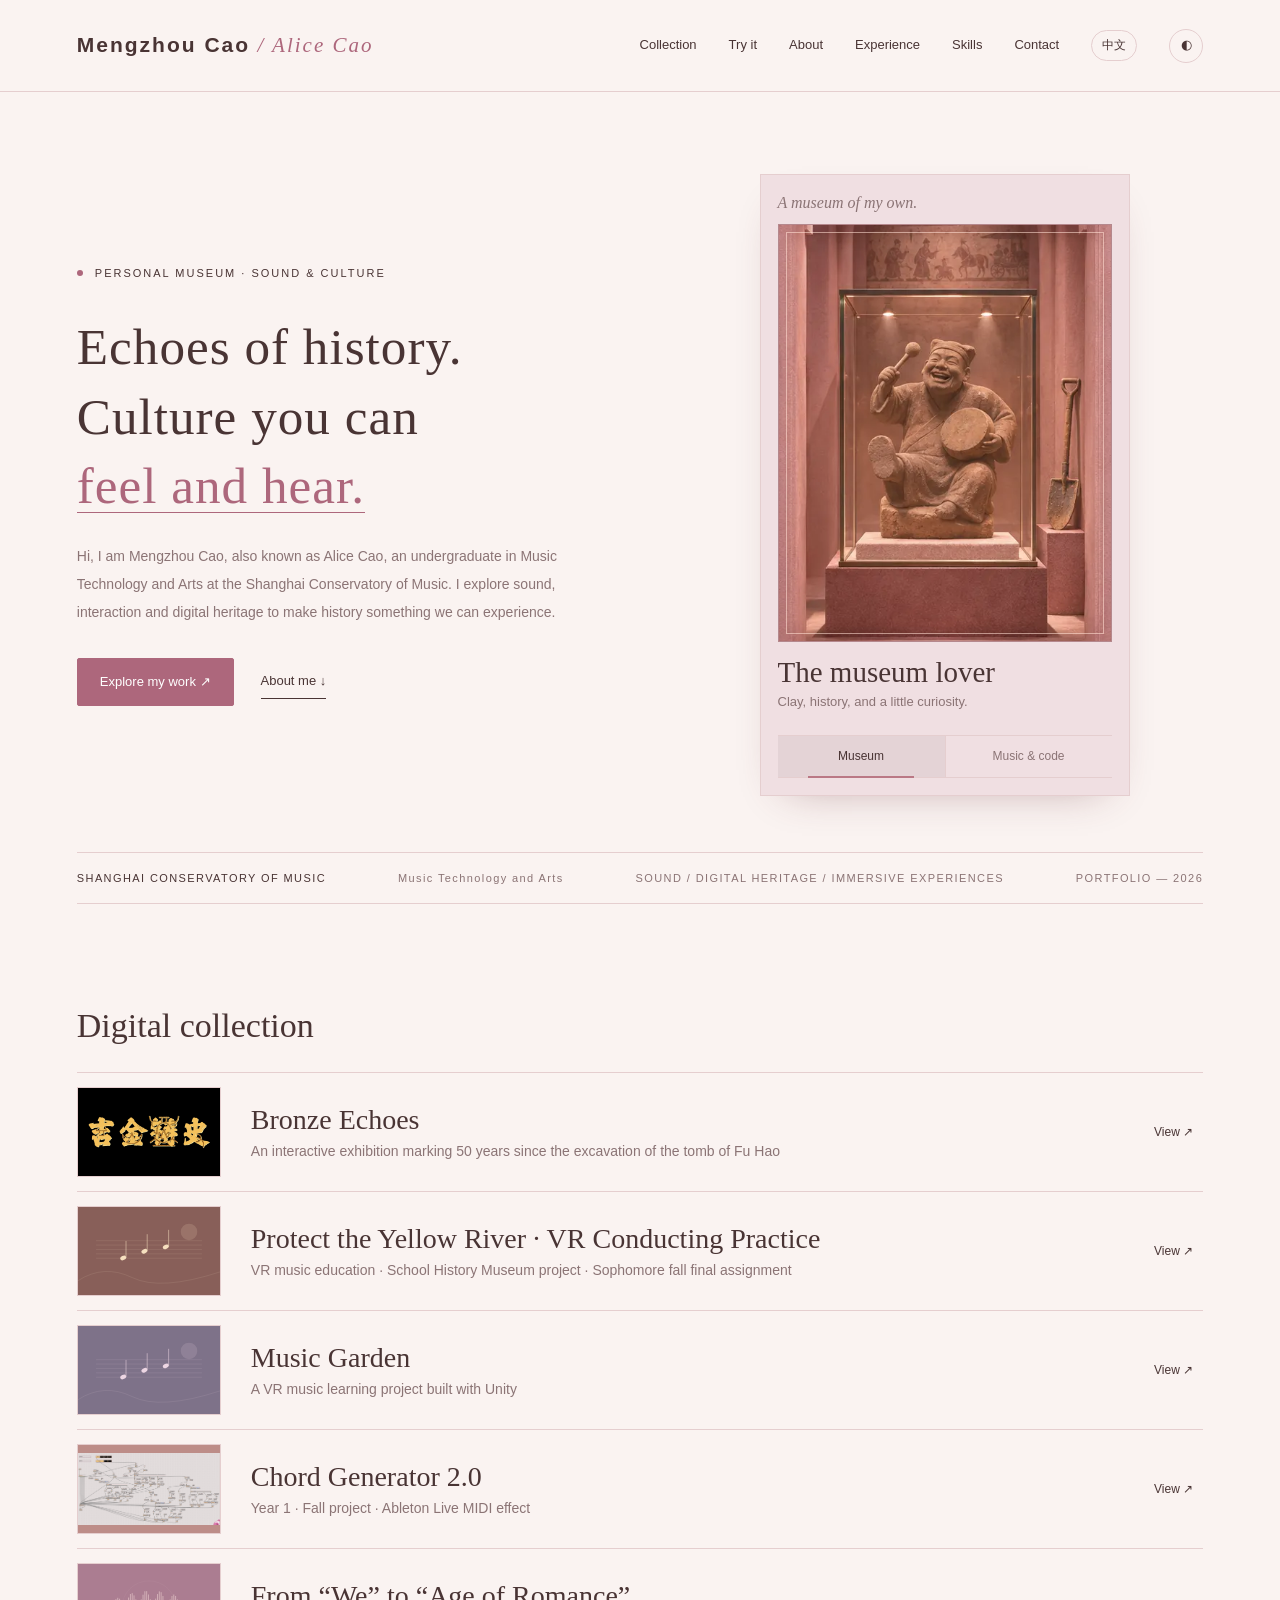
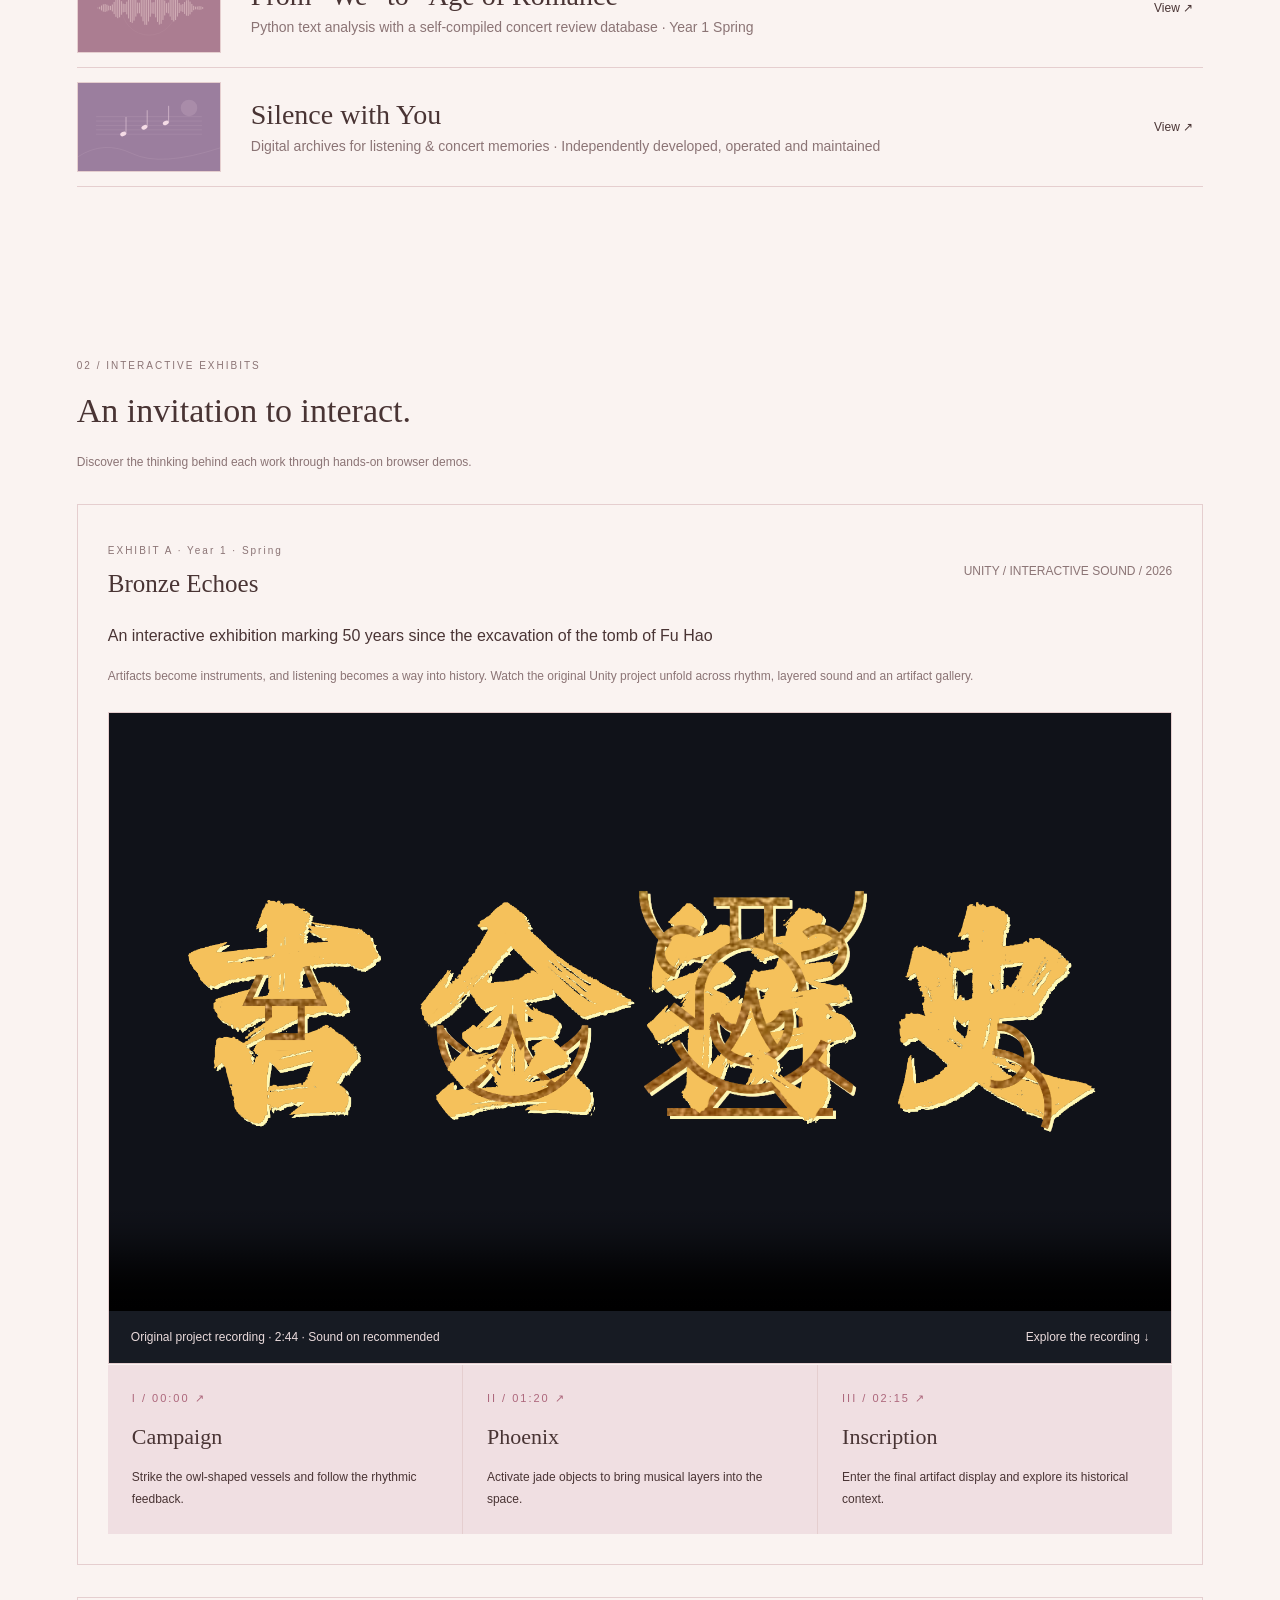
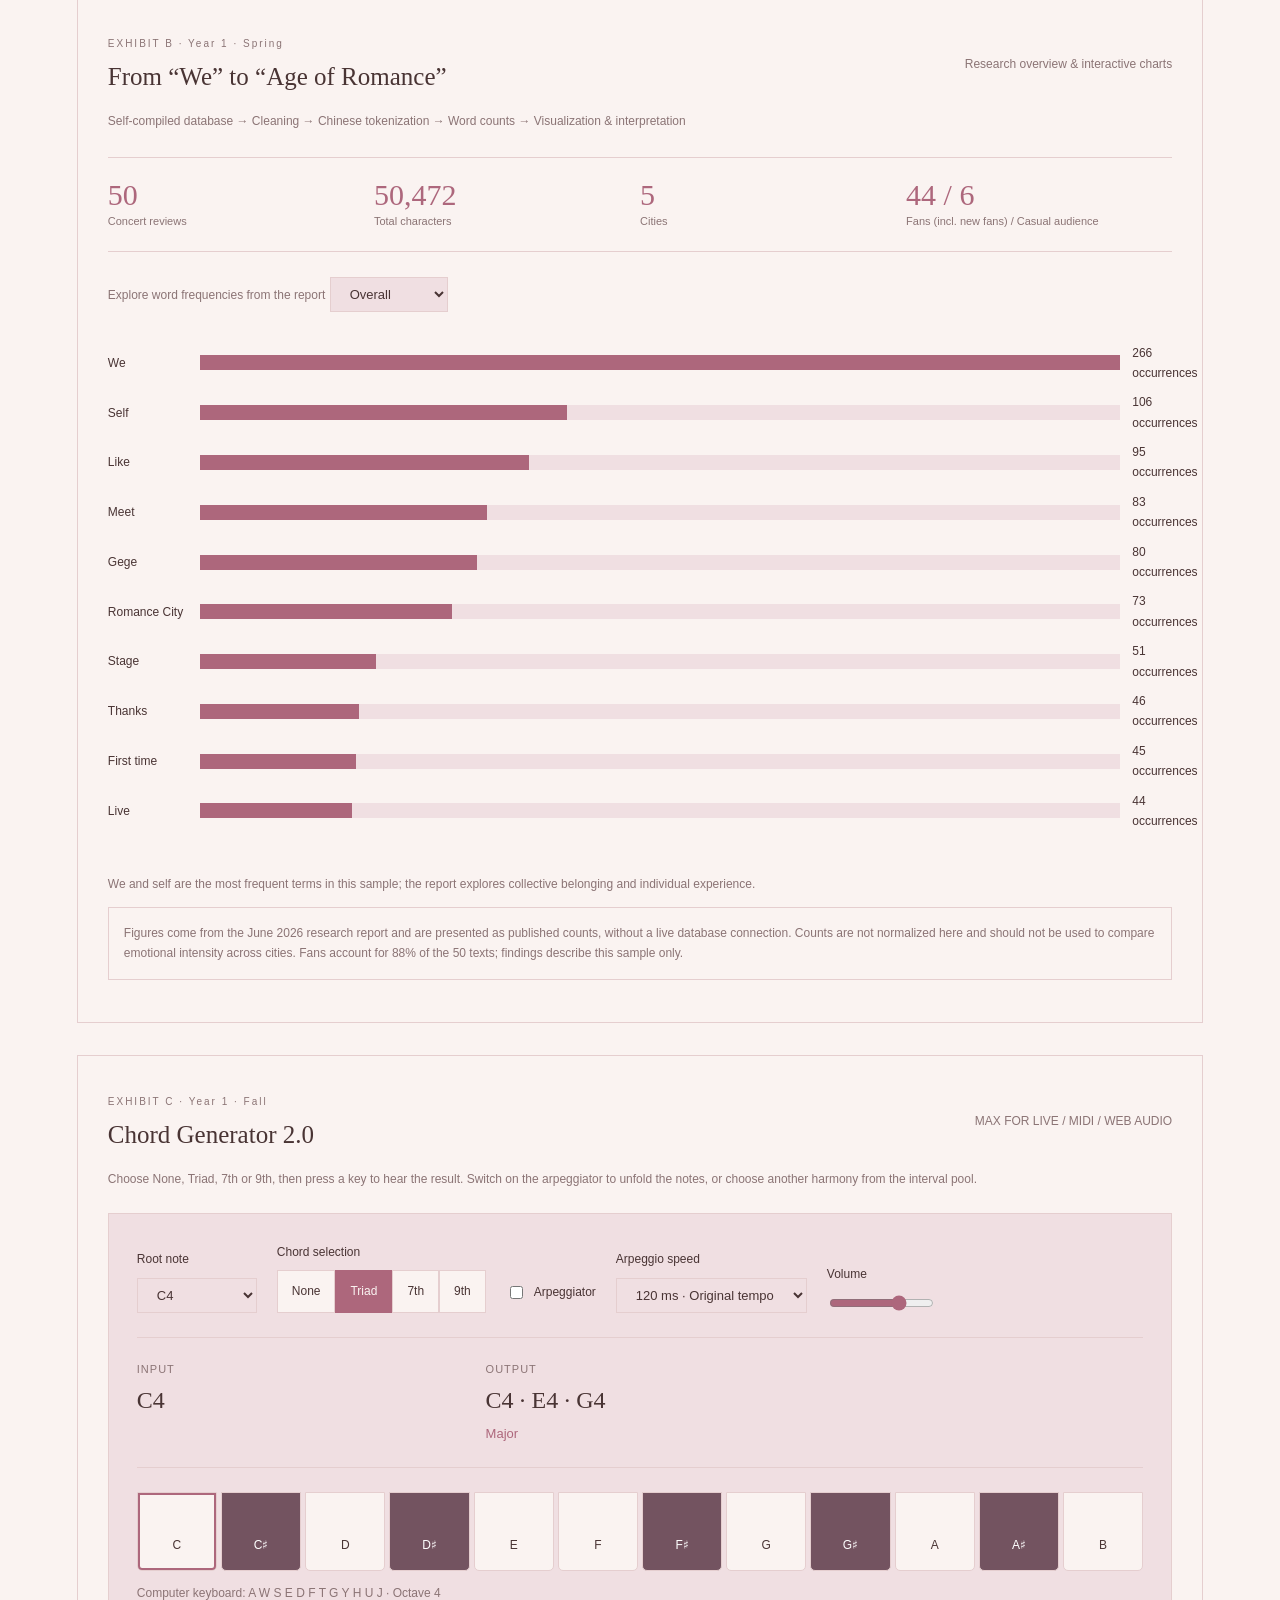
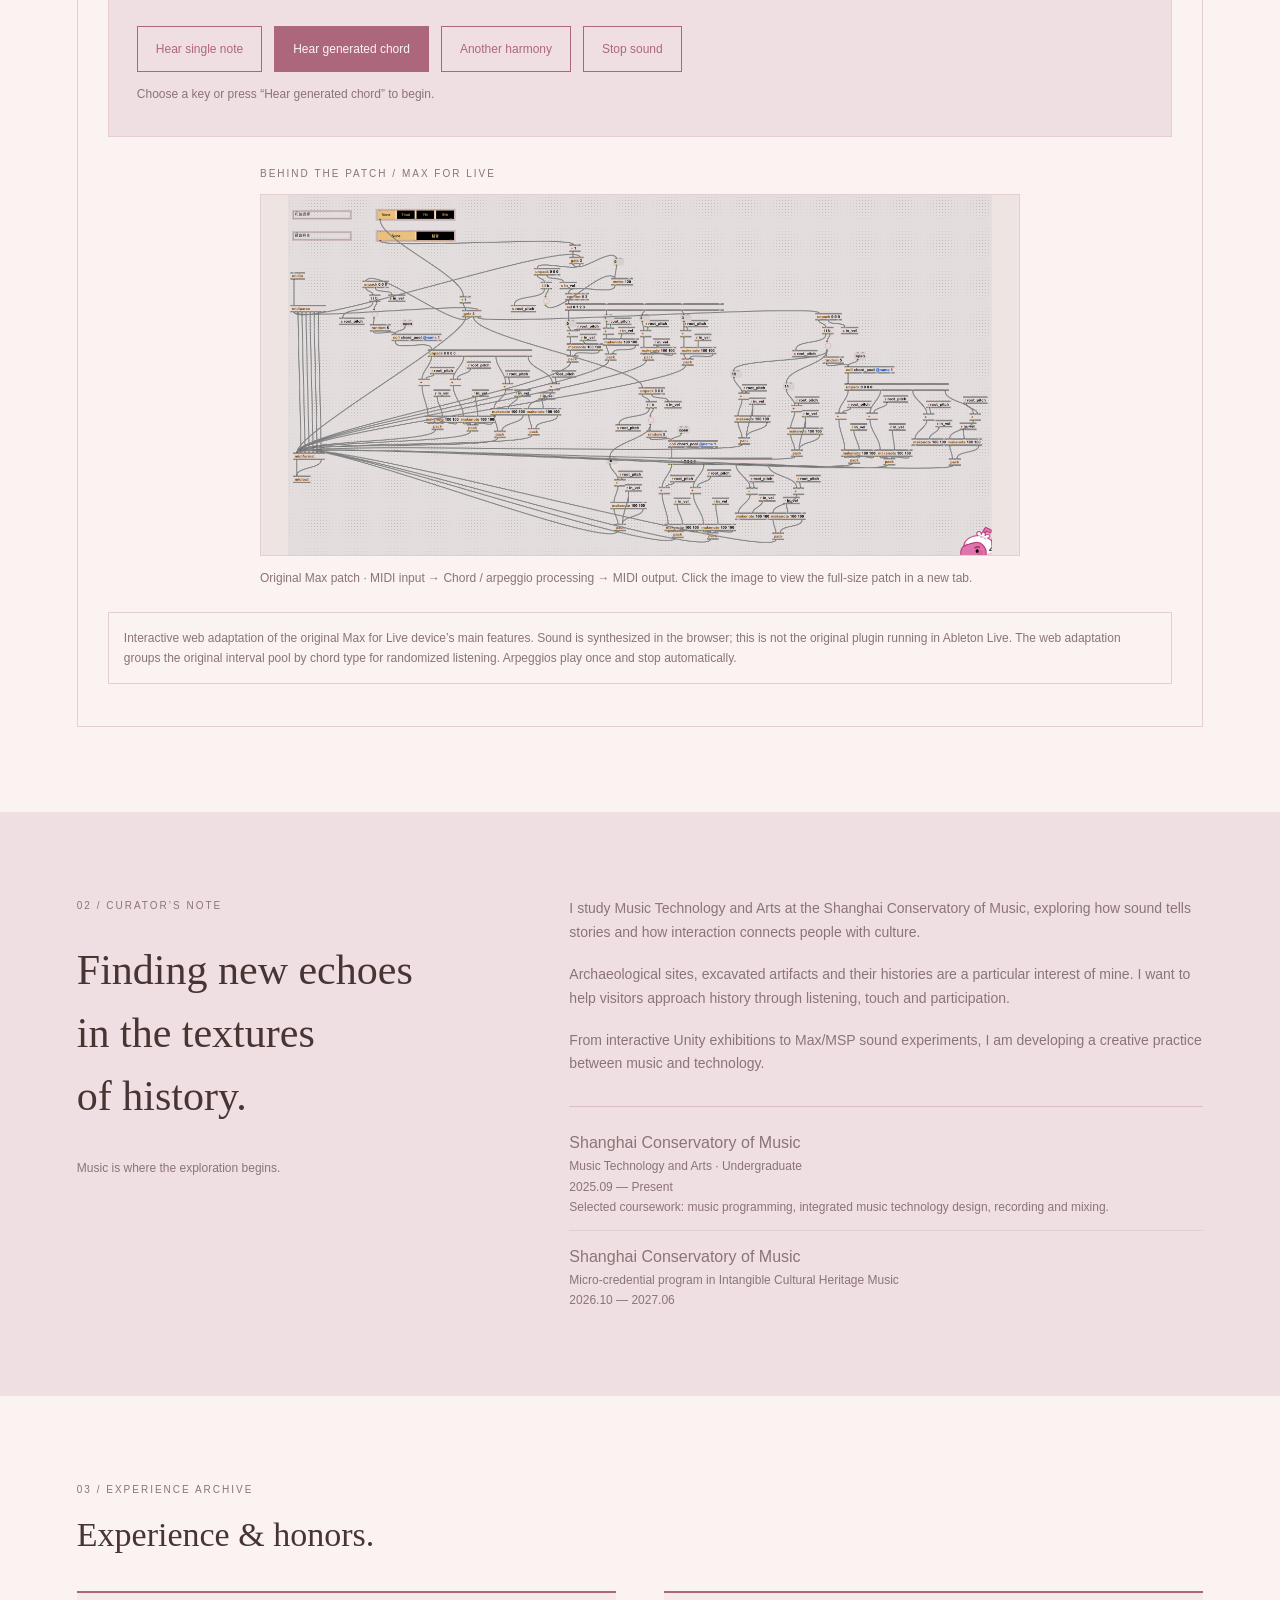
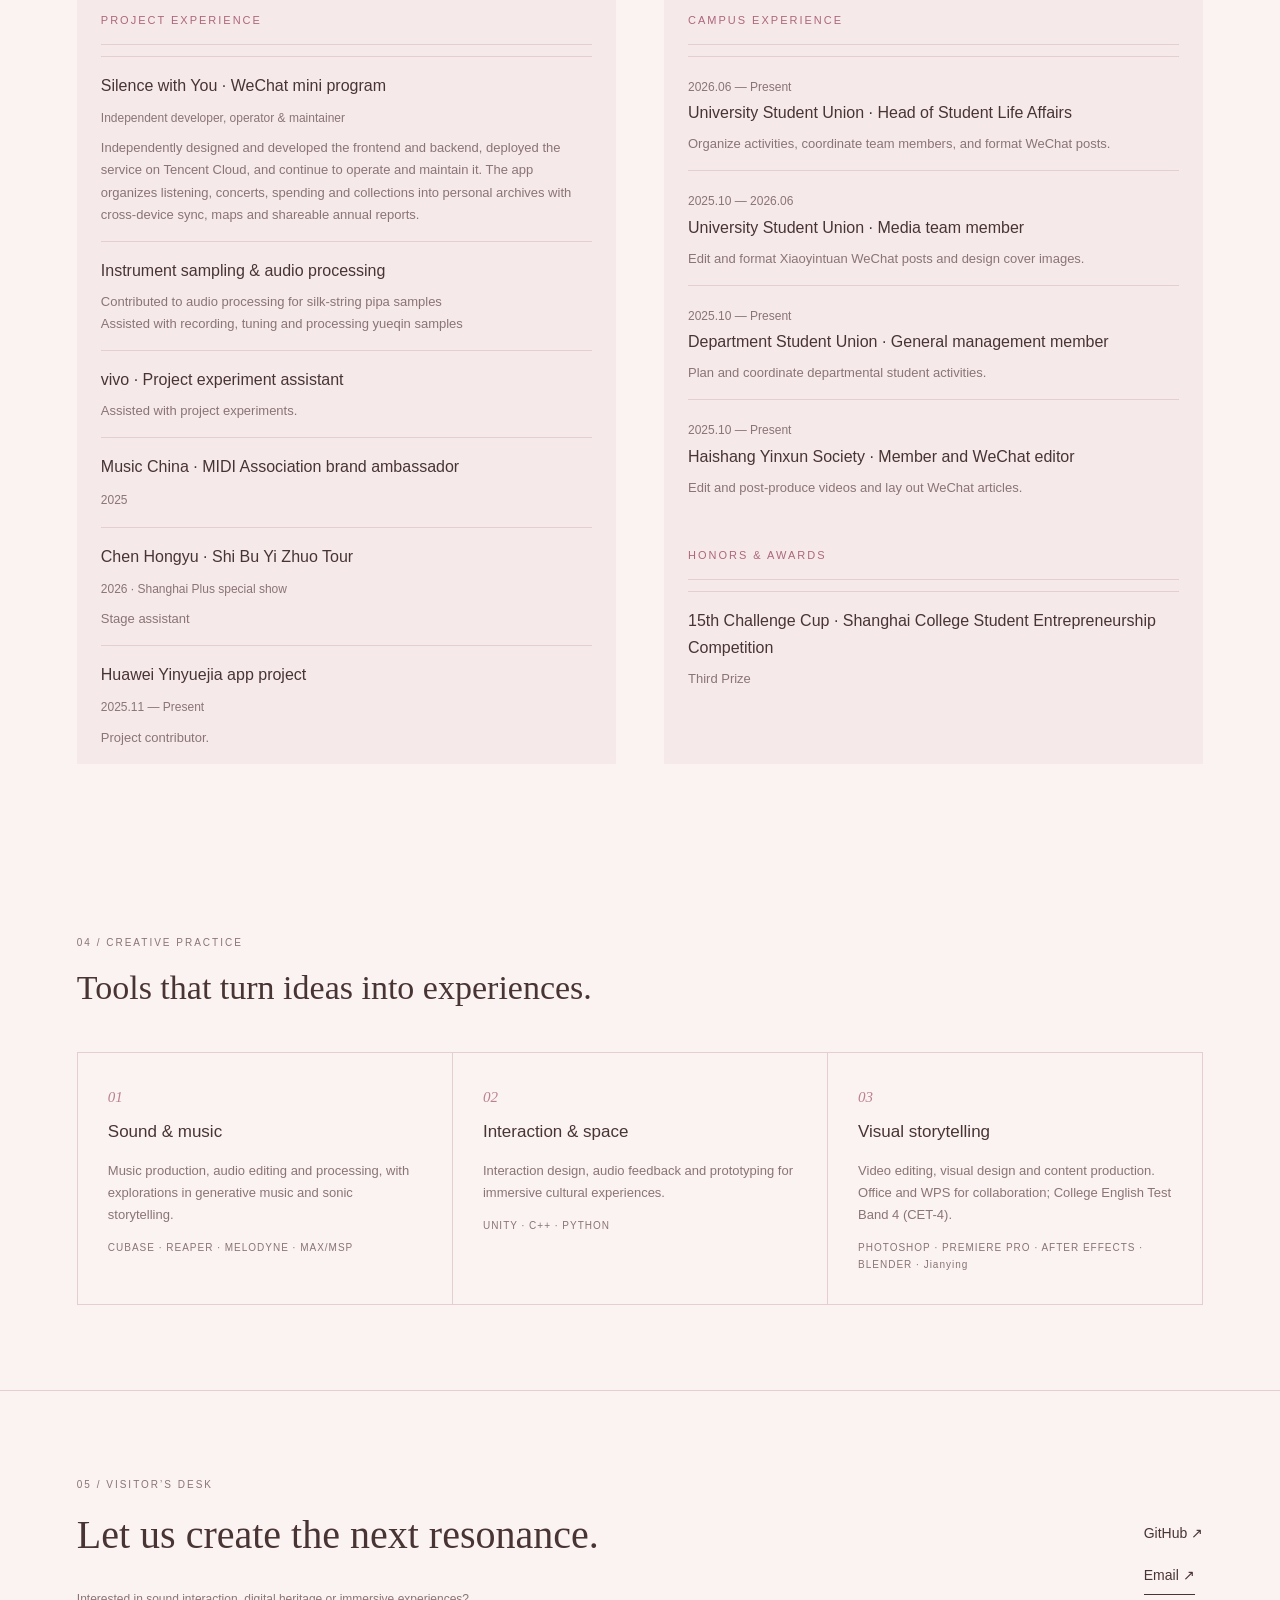
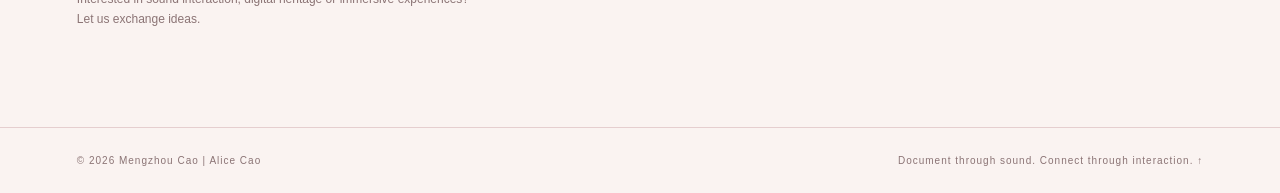
==== commit 35a89269: "List the school history museum VR conducting project and simplify the gallery" ====
--- a/en.html
+++ b/en.html
@@ -3,7 +3,7 @@
 .resume-columns{display:grid;grid-template-columns:1fr 1fr;gap:70px;margin-top:40px}.resume-label{font-size:11px;font-weight:normal;letter-spacing:2px;color:var(--green);border-bottom:1px solid var(--line);padding-bottom:14px}.entry{border-bottom:1px solid var(--line);padding:18px 0}.entry h3{font-size:16px;font-weight:normal;margin:5px 0}.entry p{font-size:13px;color:var(--sub);margin:7px 0}.contact-links{display:flex;flex-direction:column;gap:12px;font-size:14px}.contact-links button{align-self:start}@media(max-width:760px){.resume-columns{grid-template-columns:1fr;gap:30px}nav{gap:12px}nav a:nth-child(4){display:none}.contact-links{margin-top:24px}}
 .lab{border:1px solid var(--line);padding:30px;margin-top:32px;background:var(--bg)}.lab-heading{display:flex;justify-content:space-between;align-items:center;gap:20px}.lab-heading h3{font:normal 25px Georgia,'Songti SC',serif;margin:8px 0}.lab-heading a{font-size:12px;white-space:nowrap}.chapter-tabs{display:flex;gap:10px;margin:22px 0}.demo-stage{padding:28px;background:var(--paper);text-align:center;min-height:235px}.artifact-buttons{display:flex;justify-content:center;gap:18px;flex-wrap:wrap;margin:24px 0}.artifact-btn{color:var(--ink);background:var(--bg);border:1px solid var(--line);padding:18px 24px;min-width:130px;transition:transform .15s}.artifact-btn:active{transform:scale(.95)}.artifact-btn.on{background:var(--green);color:var(--bg)}.artifact-symbol{display:block;font-size:38px;font-family:serif;line-height:1.4}.demo-controls{display:flex;gap:12px;justify-content:center;align-items:center;flex-wrap:wrap;font-size:12px}.stats{display:grid;grid-template-columns:repeat(4,1fr);border-top:1px solid var(--line);border-bottom:1px solid var(--line);margin:25px 0;padding:20px 0}.stats strong{display:block;font:normal 30px Georgia;color:var(--green)}.stats span{font-size:11px;color:var(--sub)}select{background:var(--paper);color:var(--ink);padding:8px 15px;border:1px solid var(--line);font:inherit;font-size:13px}#bars{padding:22px 0}.barrow{display:grid;grid-template-columns:80px 1fr 40px;gap:12px;align-items:center;margin:9px 0;font-size:12px}.bartrack{height:15px;background:var(--paper)}.barfill{height:100%;background:var(--green)}#beat-status{min-height:24px;font-size:12px;color:var(--sub)}.artifact-info{font-size:14px;max-width:600px;margin:16px auto}.demo-tag{font-size:10px;letter-spacing:1px;color:var(--sub)}@media(max-width:760px){.lab{padding:20px 16px}.lab-heading{display:block}.lab-heading a{display:inline-block}.lab-heading h3{font-size:22px}.stats{grid-template-columns:1fr 1fr;gap:20px}.artifact-btn{padding:14px;min-width:110px}.barrow{grid-template-columns:65px 1fr 30px;gap:8px}}
 nav{flex-wrap:wrap;align-items:center}.language-switch{font-size:12px;border:1px solid var(--line);padding:4px 10px;border-radius:20px;white-space:nowrap}@media(max-width:760px){header{height:auto;min-height:90px;gap:12px;flex-wrap:wrap;padding-top:14px;padding-bottom:14px}nav{gap:12px}}html[lang="en"] h1{font-size:clamp(38px,4vw,61px)}html[lang="en"] .caption{max-width:80%;letter-spacing:.7px}html[lang="en"] .stats span{display:block}html[lang="en"] .hero .intro{max-width:520px}
-.film{margin-top:26px;background:#171b23;border:1px solid var(--line)}.film video{display:block;width:100%;aspect-ratio:16/9;background:#101219}.film-caption{padding:16px 22px;color:#eadbdc;display:flex;justify-content:space-between;gap:16px;font-size:12px}.film-chapters{display:grid;grid-template-columns:repeat(3,1fr);gap:1px;background:var(--line);margin-top:1px}.film-chapter{border:0;text-align:left;padding:24px;background:var(--paper);color:var(--ink);font:inherit;cursor:pointer}.film-chapter:hover{background:var(--bg)}.film-chapter span{display:block;color:var(--green);font-size:11px;letter-spacing:2px;margin-bottom:10px}.film-chapter strong{font-family:Georgia,'Songti SC',serif;font-size:22px;font-weight:normal}.film-chapter p{font-size:12px;line-height:1.8;margin-bottom:0}.cover .real-cover{width:100%;height:100%;object-fit:cover;position:absolute;inset:0}.cover:has(.real-cover){position:relative}.cover:has(.real-cover):after{content:'';position:absolute;inset:0;background:linear-gradient(transparent 35%,rgba(0,0,0,.75));pointer-events:none}.cover .stamp,.cover .caption{z-index:1}.watch-link{display:inline-block;margin-top:20px;color:var(--green);text-underline-offset:5px}@media(max-width:600px){.film-chapters{grid-template-columns:1fr}.film-chapter{padding:18px}.film-caption{display:block}}.cover .real-cover{object-fit:contain;background:#000}.cover:has(.real-cover):after{background:none}.cover:has(.real-cover) .stamp{background:#0009}</style><link rel="stylesheet" href="assets/chord-demo.css?v=3"><script src="assets/chord-demo.js?v=3" defer></script><link rel="stylesheet" href="assets/museum-scenes.css"><link rel="stylesheet" href="assets/museum-gallery.css"><link rel="stylesheet" href="assets/exhibition-resume.css"><style id="digital-catalogue">
+.film{margin-top:26px;background:#171b23;border:1px solid var(--line)}.film video{display:block;width:100%;aspect-ratio:16/9;background:#101219}.film-caption{padding:16px 22px;color:#eadbdc;display:flex;justify-content:space-between;gap:16px;font-size:12px}.film-chapters{display:grid;grid-template-columns:repeat(3,1fr);gap:1px;background:var(--line);margin-top:1px}.film-chapter{border:0;text-align:left;padding:24px;background:var(--paper);color:var(--ink);font:inherit;cursor:pointer}.film-chapter:hover{background:var(--bg)}.film-chapter span{display:block;color:var(--green);font-size:11px;letter-spacing:2px;margin-bottom:10px}.film-chapter strong{font-family:Georgia,'Songti SC',serif;font-size:22px;font-weight:normal}.film-chapter p{font-size:12px;line-height:1.8;margin-bottom:0}.cover .real-cover{width:100%;height:100%;object-fit:cover;position:absolute;inset:0}.cover:has(.real-cover){position:relative}.cover:has(.real-cover):after{content:'';position:absolute;inset:0;background:linear-gradient(transparent 35%,rgba(0,0,0,.75));pointer-events:none}.cover .stamp,.cover .caption{z-index:1}.watch-link{display:inline-block;margin-top:20px;color:var(--green);text-underline-offset:5px}@media(max-width:600px){.film-chapters{grid-template-columns:1fr}.film-chapter{padding:18px}.film-caption{display:block}}.cover .real-cover{object-fit:contain;background:#000}.cover:has(.real-cover):after{background:none}.cover:has(.real-cover) .stamp{background:#0009}</style><link rel="stylesheet" href="assets/chord-demo.css?v=3"><script src="assets/chord-demo.js?v=3" defer></script><link rel="stylesheet" href="assets/museum-two-scenes.css"><link rel="stylesheet" href="assets/museum-gallery.css"><link rel="stylesheet" href="assets/exhibition-resume.css"><style id="digital-catalogue">
 #work .sectionhead{margin-bottom:0;padding-bottom:17px}
 #work .projects{display:block}
 #work .project{display:grid;grid-template-columns:clamp(65px,12vw,144px) minmax(0,1fr) auto;gap:clamp(10px,2.5vw,30px);align-items:center;width:100%;border:0;border-bottom:1px solid var(--line);padding:14px 0;background:transparent}
@@ -17,11 +17,11 @@
 #detail .catalogue-display{margin:14px 0 20px;height:auto;aspect-ratio:16/9;border-width:1px}
 #detail .catalogue-display img,#work .cover img{max-width:100%;max-height:100%;object-fit:contain}
 @media(max-width:560px){#work .catalogue-open{padding-right:4px}#work .catalogue-open span{display:none}}
-</style></head><body><header><a class="brand" href="#">Mengzhou Cao<i> / Alice Cao</i></a><nav aria-label="Main navigation"><a href="#work">Collection</a><a href="#experience-lab">Try it</a><a href="#about">About</a><a href="#experience">Experience</a><a href="#skills">Skills</a><a href="#contact">Contact</a><a class="language-switch" href="index.html" lang="zh-CN" onclick="localStorage.setItem('portfolio-language','zh')">中文</a><button class="circle" id="theme" aria-label="Toggle light and dark theme">◐</button></nav></header><main><div class="hero"><div><div class="eyebrow"><span class="dot"></span>PERSONAL MUSEUM · SOUND & CULTURE</div><h1>Echoes of history.<br>Culture you can<br><em>feel and hear.</em></h1><p class="intro">Hi, I am Mengzhou Cao, also known as Alice Cao, an undergraduate in Music Technology and Arts at the Shanghai Conservatory of Music. I explore sound, interaction and digital heritage to make history something we can experience.</p><div class="hero-actions"><a class="primary" href="#work">Explore my work <span aria-hidden="true">↗</span></a><a class="textlink" href="#about">About me ↓</a></div></div><div class="museum-scenes" id="museum-world" data-lang="en"><p class="world-heading">A museum of my own.</p><div class="scene-stage" tabindex="0" role="group" aria-label="Exhibition images. Use the arrow keys to switch scenes."><div class="scene-image" role="img" aria-label="Terracotta storyteller in a glass case with an archaeological shovel nearby" aria-hidden="false"><div class="scene-picture"></div></div><div class="scene-image" role="img" aria-label="Savory congee and a pink lightstick in front of a concert stage" aria-hidden="true"><div class="scene-picture"></div></div><div class="scene-image" role="img" aria-label="A music workstation with microphone, audio interface, speakers and a miniature model" aria-hidden="true"><div class="scene-picture"></div></div></div><h2 class="world-title">The museum lover</h2><p class="world-caption" aria-live="polite">Clay, history, and a little curiosity.</p><div class="world-tabs" role="group" aria-label="Choose an exhibition scene"><button type="button" data-world-face="0" aria-pressed="true">Museum</button><button type="button" data-world-face="1" aria-pressed="false">Concerts</button><button type="button" data-world-face="2" aria-pressed="false">Music & code</button></div></div></div><div class="band"><b>SHANGHAI CONSERVATORY OF MUSIC</b><span>Music Technology and Arts</span><span>SOUND / DIGITAL HERITAGE / IMMERSIVE EXPERIENCES</span><span>PORTFOLIO — 2026</span></div>
+</style></head><body><header><a class="brand" href="#">Mengzhou Cao<i> / Alice Cao</i></a><nav aria-label="Main navigation"><a href="#work">Collection</a><a href="#experience-lab">Try it</a><a href="#about">About</a><a href="#experience">Experience</a><a href="#skills">Skills</a><a href="#contact">Contact</a><a class="language-switch" href="index.html" lang="zh-CN" onclick="localStorage.setItem('portfolio-language','zh')">中文</a><button class="circle" id="theme" aria-label="Toggle light and dark theme">◐</button></nav></header><main><div class="hero"><div><div class="eyebrow"><span class="dot"></span>PERSONAL MUSEUM · SOUND & CULTURE</div><h1>Echoes of history.<br>Culture you can<br><em>feel and hear.</em></h1><p class="intro">Hi, I am Mengzhou Cao, also known as Alice Cao, an undergraduate in Music Technology and Arts at the Shanghai Conservatory of Music. I explore sound, interaction and digital heritage to make history something we can experience.</p><div class="hero-actions"><a class="primary" href="#work">Explore my work <span aria-hidden="true">↗</span></a><a class="textlink" href="#about">About me ↓</a></div></div><div class="museum-scenes" id="museum-world" data-lang="en"><p class="world-heading">A museum of my own.</p><div class="scene-stage" tabindex="0" role="group" aria-label="Exhibition images. Use the arrow keys to switch scenes."><div class="scene-image" role="img" aria-label="Terracotta storyteller in a glass case with an archaeological shovel nearby" aria-hidden="false"><div class="scene-picture"></div></div><div class="scene-image" role="img" aria-label="A music workstation with microphone, audio interface, speakers and a miniature model" aria-hidden="true"><div class="scene-picture"></div></div></div><h2 class="world-title">The museum lover</h2><p class="world-caption" aria-live="polite">Clay, history, and a little curiosity.</p><div class="world-tabs" role="group" aria-label="Choose an exhibition scene"><button type="button" data-world-face="0" aria-pressed="true">Museum</button><button type="button" data-world-face="1" aria-pressed="false">Music & code</button></div></div></div><div class="band"><b>SHANGHAI CONSERVATORY OF MUSIC</b><span>Music Technology and Arts</span><span>SOUND / DIGITAL HERITAGE / IMMERSIVE EXPERIENCES</span><span>PORTFOLIO — 2026</span></div>
 <section id="work"><div class="sectionhead"><div><h2>Digital collection</h2></div></div><div class="projects" id="projects" role="list"></div></section>
 <section id="experience-lab"><div class="kicker">02 / INTERACTIVE EXHIBITS</div><h2>An invitation to interact.</h2><p class="small">Discover the thinking behind each work through hands-on browser demos.</p><div class="lab" id="bronze-screening"><div class="lab-heading"><div><span class="kicker">EXHIBIT A · Year 1 · Spring</span><h3>Bronze Echoes</h3></div><span class="small">UNITY / INTERACTIVE SOUND / 2026</span></div><p>An interactive exhibition marking 50 years since the excavation of the tomb of Fu Hao</p><p class="small">Artifacts become instruments, and listening becomes a way into history. Watch the original Unity project unfold across rhythm, layered sound and an artifact gallery.</p><div class="film"><video id="bronze-video" controls playsinline preload="none" poster="assets/jijin-cover.png" aria-label="Bronze Echoes"><source src="assets/jijin-demo.mp4" type="video/mp4"></video><div class="film-caption"><span>Original project recording · 2:44 · Sound on recommended</span><span>Explore the recording ↓</span></div></div><div class="film-chapters"><button class="film-chapter" data-seek="0"><span>I / 00:00 ↗</span><strong>Campaign</strong><p>Strike the owl-shaped vessels and follow the rhythmic feedback.</p></button><button class="film-chapter" data-seek="80"><span>II / 01:20 ↗</span><strong>Phoenix</strong><p>Activate jade objects to bring musical layers into the space.</p></button><button class="film-chapter" data-seek="135"><span>III / 02:15 ↗</span><strong>Inscription</strong><p>Enter the final artifact display and explore its historical context.</p></button></div></div><div class="lab"><div class="lab-heading"><div><span class="kicker">EXHIBIT B · Year 1 · Spring</span><h3>From “We” to “Age of Romance”</h3></div><span class="small">Research overview & interactive charts</span></div><p class="small">Self-compiled database → Cleaning → Chinese tokenization → Word counts → Visualization & interpretation</p><div class="stats"><div><strong>50</strong><span>Concert reviews</span></div><div><strong>50,472</strong><span>Total characters</span></div><div><strong>5</strong><span>Cities</span></div><div><strong>44 / 6</strong><span>Fans (incl. new fans) / Casual audience</span></div></div><label class="small" for="city-select">Explore word frequencies from the report</label> <select id="city-select"><option>Overall</option><option>Zhengzhou</option><option>Nanchang</option><option>Yichang</option><option>Taiyuan</option><option>Chengdu</option></select><div id="bars" aria-live="polite"></div><p id="city-note" class="small"></p><p class="notice">Figures come from the June 2026 research report and are presented as published counts, without a live database connection. Counts are not normalized here and should not be used to compare emotional intensity across cities. Fans account for 88% of the 50 texts; findings describe this sample only.</p></div><div class="lab" id="chord-lab" data-lang="en"><div class="lab-heading"><div><span class="kicker">EXHIBIT C · Year 1 · Fall</span><h3>Chord Generator 2.0</h3></div><span class="small">MAX FOR LIVE / MIDI / WEB AUDIO</span></div><p class="small">Choose None, Triad, 7th or 9th, then press a key to hear the result. Switch on the arpeggiator to unfold the notes, or choose another harmony from the interval pool.</p><div class="chord-panel"><div class="chord-controls"><label>Root note<select id="chord-root"><option value="60">C4</option><option value="61">C♯4</option><option value="62">D4</option><option value="63">D♯4</option><option value="64">E4</option><option value="65">F4</option><option value="66">F♯4</option><option value="67">G4</option><option value="68">G♯4</option><option value="69">A4</option><option value="70">A♯4</option><option value="71">B4</option></select></label><div class="chord-mode-control"><span>Chord selection</span><div class="chord-mode-tabs" role="group" aria-label="Chord selection"><button type="button" data-chord-mode="none" aria-pressed="false">None</button><button type="button" data-chord-mode="triad" aria-pressed="true">Triad</button><button type="button" data-chord-mode="seventh" aria-pressed="false">7th</button><button type="button" data-chord-mode="ninth" aria-pressed="false">9th</button></div><input type="hidden" id="chord-mode" value="triad"></div><label class="arp-control"><input type="checkbox" id="chord-arp">Arpeggiator</label><label>Arpeggio speed<select id="chord-speed"><option value="0.24">Slow</option><option value="0.12" selected>120 ms · Original tempo</option><option value="0.08">Fast</option></select></label><label class="chord-volume">Volume<input id="chord-volume" type="range" min="0" max="100" value="70" aria-label="Volume"></label></div><div class="chord-readout"><div><small>INPUT</small><strong id="chord-input">C4</strong></div><div><small>OUTPUT</small><strong id="chord-output">C4 · E4 · G4</strong><span id="chord-name" class="chord-name">C major</span></div></div><div class="chord-keys" role="group" aria-label="Choose a root note to hear the result"><button class="chord-key " data-midi="60" aria-pressed="true">C</button><button class="chord-key accidental" data-midi="61" aria-pressed="false">C♯</button><button class="chord-key " data-midi="62" aria-pressed="false">D</button><button class="chord-key accidental" data-midi="63" aria-pressed="false">D♯</button><button class="chord-key " data-midi="64" aria-pressed="false">E</button><button class="chord-key " data-midi="65" aria-pressed="false">F</button><button class="chord-key accidental" data-midi="66" aria-pressed="false">F♯</button><button class="chord-key " data-midi="67" aria-pressed="false">G</button><button class="chord-key accidental" data-midi="68" aria-pressed="false">G♯</button><button class="chord-key " data-midi="69" aria-pressed="false">A</button><button class="chord-key accidental" data-midi="70" aria-pressed="false">A♯</button><button class="chord-key " data-midi="71" aria-pressed="false">B</button></div><p class="small">Computer keyboard: A W S E D F T G Y H U J · Octave 4</p><div class="chord-actions"><button id="chord-single">Hear single note</button><button class="chord-primary" id="chord-play">Hear generated chord</button><button id="chord-random">Another harmony</button><button id="chord-stop">Stop sound</button></div><div id="chord-status" role="status" aria-live="polite">Choose a key or press “Hear generated chord” to begin.</div></div><figure class="max-patch"><div class="kicker">BEHIND THE PATCH / MAX FOR LIVE</div><a href="assets/chord-max-patch.png" target="_blank" rel="noopener" aria-label="Open full-size Max patch screenshot in a new tab"><img src="assets/chord-max-patch.png" width="1372" height="702" loading="lazy" alt="Original Chord Generator 2.0 Max patch, with MIDI input, chord selection, arpeggiator and MIDI output connections"></a><figcaption>Original Max patch · MIDI input → Chord / arpeggio processing → MIDI output. Click the image to view the full-size patch in a new tab.</figcaption></figure><p class="notice">Interactive web adaptation of the original Max for Live device’s main features. Sound is synthesized in the browser; this is not the original plugin running in Ableton Live. The web adaptation groups the original interval pool by chord type for randomized listening. Arpeggios play once and stop automatically.</p></div></section><section id="about" class="about"><div><div class="kicker">02 / CURATOR’S NOTE</div><h2>Finding new echoes<br>in the textures<br>of history.</h2><span class="small">Music is where the exploration begins.</span></div><div class="about-copy"><p>I study Music Technology and Arts at the Shanghai Conservatory of Music, exploring how sound tells stories and how interaction connects people with culture.</p><p>Archaeological sites, excavated artifacts and their histories are a particular interest of mine. I want to help visitors approach history through listening, touch and participation.</p><p>From interactive Unity exhibitions to Max/MSP sound experiments, I am developing a creative practice between music and technology.</p><div class="edu"><div class="edu-row"><strong>Shanghai Conservatory of Music</strong>Music Technology and Arts · Undergraduate<br>2025.09 — Present<br><span class="small">Selected coursework: music programming, integrated music technology design, recording and mixing.</span></div><div class="edu-row"><strong>Shanghai Conservatory of Music</strong>Micro-credential program in Intangible Cultural Heritage Music<br>2026.10 — 2027.06</div></div></div></section>
 <section id="experience"><div class="kicker">03 / EXPERIENCE ARCHIVE</div><h2>Experience & honors.</h2><div class="resume-columns"><div><h3 class="resume-label">PROJECT EXPERIENCE</h3><div class="entry"><h3>Silence with You · WeChat mini program</h3><span class="small">Independent developer, operator & maintainer</span><p>Independently designed and developed the frontend and backend, deployed the service on Tencent Cloud, and continue to operate and maintain it. The app organizes listening, concerts, spending and collections into personal archives with cross-device sync, maps and shareable annual reports.</p></div><div class="entry"><h3>Instrument sampling & audio processing</h3><p>Contributed to audio processing for silk-string pipa samples<br>Assisted with recording, tuning and processing yueqin samples</p></div><div class="entry"><h3>vivo · Project experiment assistant</h3><p>Assisted with project experiments.</p></div><div class="entry"><h3>Music China · MIDI Association brand ambassador</h3><span class="small">2025</span></div><div class="entry"><h3>Chen Hongyu · Shi Bu Yi Zhuo Tour</h3><span class="small">2026 · Shanghai Plus special show</span><p>Stage assistant</p></div><div class="entry"><h3>Huawei Yinyuejia app project</h3><span class="small">2025.11 — Present</span><p>Project contributor.</p></div></div><div><h3 class="resume-label">CAMPUS EXPERIENCE</h3><div class="entry"><span class="small">2026.06 — Present</span><h3>University Student Union · Head of Student Life Affairs</h3><p>Organize activities, coordinate team members, and format WeChat posts.</p></div><div class="entry"><span class="small">2025.10 — 2026.06</span><h3>University Student Union · Media team member</h3><p>Edit and format Xiaoyintuan WeChat posts and design cover images.</p></div><div class="entry"><span class="small">2025.10 — Present</span><h3>Department Student Union · General management member</h3><p>Plan and coordinate departmental student activities.</p></div><div class="entry"><span class="small">2025.10 — Present</span><h3>Haishang Yinxun Society · Member and WeChat editor</h3><p>Edit and post-produce videos and lay out WeChat articles.</p></div><h3 class="resume-label" style="margin-top:32px">HONORS & AWARDS</h3><div class="entry"><h3>15th Challenge Cup · Shanghai College Student Entrepreneurship Competition</h3><p>Third Prize</p></div></div></div></section><section id="skills"><div class="kicker">04 / CREATIVE PRACTICE</div><h2>Tools that turn ideas into experiences.</h2><div class="tools"><div class="tool"><span class="num">01</span><h3>Sound & music</h3><p>Music production, audio editing and processing, with explorations in generative music and sonic storytelling.</p><span class="tags">CUBASE · REAPER · MELODYNE · MAX/MSP</span></div><div class="tool"><span class="num">02</span><h3>Interaction & space</h3><p>Interaction design, audio feedback and prototyping for immersive cultural experiences.</p><span class="tags">UNITY · C++ · PYTHON</span></div><div class="tool"><span class="num">03</span><h3>Visual storytelling</h3><p>Video editing, visual design and content production. Office and WPS for collaboration; College English Test Band 4 (CET-4).</p><span class="tags">PHOTOSHOP · PREMIERE PRO · AFTER EFFECTS · BLENDER · Jianying</span></div></div></section><section id="contact" class="contact"><div><div class="kicker">05 / VISITOR’S DESK</div><h2>Let us create the next resonance.</h2><p class="small">Interested in sound interaction, digital heritage or immersive experiences? Let us exchange ideas.</p></div><div class="contact-links"><a href="https://github.com/Alice0723" target="_blank" rel="noopener">GitHub ↗</a><button class="textlink" style="background:none;border-width:0 0 1px;color:inherit" id="contactBtn">Email ↗</button></div></section></main><footer><span>© 2026 Mengzhou Cao | Alice Cao</span><span>Document through sound. Connect through interaction. <a href="#">↑</a></span></footer><dialog id="detail" aria-labelledby="detail-title"><button class="close" aria-label="Close details">×</button><div id="detail-body"></div></dialog><script>
-const works=[{title:'Bronze Echoes',subtitle:'An interactive exhibition marking 50 years since the excavation of the tomb of Fu Hao',type:'culture sound',tags:'UNITY / INTERACTIVE SOUND / 2026 · Year 1 Spring',state:'Year 1 · Spring project',color:'#936475',accent:'#ecd0c5',art:'bronze',description:'An interactive exhibition connecting artifacts excavated from the tomb of Fu Hao with sound. By striking and activating objects, visitors enter a space shaped by music and history.',interaction:'In Chapter I, a pair of owl-shaped bronze vessels triggers kick and snare sounds. Chapter II adds musical layers as jade objects light up. Chapter III presents a browsable display with artifact information and collection details.',tools:'Unity · C# · Layered audio interaction',note:'The cover features the original project title artwork. Watch the complete recording below and jump between chapters.'},{title:'Music Garden',subtitle:'A VR music learning project built with Unity',type:'sound creative',tags:'UNITY / VR / MUSIC EDUCATION',state:'Prototype iteration',color:'#7e7289',accent:'#edd6e3',art:'music',description:'A VR music learning project built with the Unity engine, combining staff notation, solfege recognition and rhythm performance. Visual notes and interaction in an immersive environment help learners understand pitch and beat.',interaction:'Learners progress from staff notation and solfege recognition to full performance, receiving feedback on early hits and incorrect notes.',tools:'Unity · VR · C# · MIDI',note:'This entry presents the current design direction. Gameplay video and learning-flow screenshots will be added.'},{title:'Chord Generator 2.0',subtitle:'Year 1 · Fall project · Ableton Live MIDI effect',type:'sound creative',tags:'MAX FOR LIVE / MIDI EFFECT / 2025',state:'Year 1 · Fall project',color:'#bd8d88',accent:'#f7ded2',art:'wave',description:'A Max for Live MIDI effect for Ableton Live. Incoming notes, root pitch and velocity drive chord generation and arpeggiation, turning music programming into a creative tool.',interaction:'The interface offers None, Triad, 7th and 9th chord settings and a separate arpeggiator switch. An interval pool and random selection logic feed MIDI output to a downstream instrument.',tools:'Max/MSP · Max for Live · Ableton Live',note:'Explore the web audio adaptation below. It demonstrates the main interaction with synthesized sound; the original device runs inside Ableton Live.'}];
+const works=[{title:'Bronze Echoes',subtitle:'An interactive exhibition marking 50 years since the excavation of the tomb of Fu Hao',type:'culture sound',tags:'UNITY / INTERACTIVE SOUND / 2026 · Year 1 Spring',state:'Year 1 · Spring project',color:'#936475',accent:'#ecd0c5',art:'bronze',description:'An interactive exhibition connecting artifacts excavated from the tomb of Fu Hao with sound. By striking and activating objects, visitors enter a space shaped by music and history.',interaction:'In Chapter I, a pair of owl-shaped bronze vessels triggers kick and snare sounds. Chapter II adds musical layers as jade objects light up. Chapter III presents a browsable display with artifact information and collection details.',tools:'Unity · C# · Layered audio interaction',note:'The cover features the original project title artwork. Watch the complete recording below and jump between chapters.'}, {"title":"Protect the Yellow River · VR Conducting Practice","subtitle":"VR music education · School History Museum project · Sophomore fall final assignment","tags":"UNITY / QUEST 3 / MUSIC EDUCATION","state":"Quest 3 build","color":"#885f59","accent":"#f6e0bf","art":"music","description":"A VR rhythm and conducting exercise for the School History Museum project, built around Protect the Yellow River. It was also completed as a sophomore fall final assignment.","interaction":"Learners practice conducting gestures in VR and follow the pulse of the music.","tools":"Unity · Quest 3","note":"This entry introduces the project. The VR build is designed for Quest 3."}, {title:'Music Garden',subtitle:'A VR music learning project built with Unity',type:'sound creative',tags:'UNITY / VR / MUSIC EDUCATION',state:'Prototype iteration',color:'#7e7289',accent:'#edd6e3',art:'music',description:'A VR music learning project built with the Unity engine, combining staff notation, solfege recognition and rhythm performance. Visual notes and interaction in an immersive environment help learners understand pitch and beat.',interaction:'Learners progress from staff notation and solfege recognition to full performance, receiving feedback on early hits and incorrect notes.',tools:'Unity · VR · C# · MIDI',note:'This entry presents the current design direction. Gameplay video and learning-flow screenshots will be added.'},{title:'Chord Generator 2.0',subtitle:'Year 1 · Fall project · Ableton Live MIDI effect',type:'sound creative',tags:'MAX FOR LIVE / MIDI EFFECT / 2025',state:'Year 1 · Fall project',color:'#bd8d88',accent:'#f7ded2',art:'wave',description:'A Max for Live MIDI effect for Ableton Live. Incoming notes, root pitch and velocity drive chord generation and arpeggiation, turning music programming into a creative tool.',interaction:'The interface offers None, Triad, 7th and 9th chord settings and a separate arpeggiator switch. An interval pool and random selection logic feed MIDI output to a downstream instrument.',tools:'Max/MSP · Max for Live · Ableton Live',note:'Explore the web audio adaptation below. It demonstrates the main interaction with synthesized sound; the original device runs inside Ableton Live.'}];
 function graphic(w){if(w.title==='和弦器 2.0'||w.title==='Chord Generator 2.0')return '<img class="patch-cover" src="assets/chord-max-patch.png" alt="" loading="lazy">';if(w.art==='bronze')return '<img class="real-cover" src="assets/jijin-cover.png" alt="" loading="lazy">';let lines='';if(w.art==='bronze'){return `<svg viewBox="0 0 550 300" fill="none" aria-hidden="true"><g stroke="${w.accent}" stroke-width="1.1"><path d="M192 72l-22 34 6 98 34 24h36l18-32-7-85-20-39zM358 72l22 34-6 98-34 24h-36l-18-32 7-85 20-39z"/><path d="M192 72l-6-20 28 16 23 4 12-17 8 56M358 72l6-20-28 16-23 4-12-17-8 56"/><circle cx="205" cy="111" r="18"/><circle cx="238" cy="111" r="13"/><circle cx="345" cy="111" r="18"/><circle cx="312" cy="111" r="13"/><path d="M198 153q37-28 48 8l-3 38h-38zM352 153q-37-28-48 8l3 38h38zM206 168h32m-28 10h22M312 168h32m-28 10h22M211 229v15m28-15v15m72-15v15m28-15v15"/><ellipse cx="275" cy="170" rx="170" ry="91" stroke-opacity=".2"/><path d="M60 150h77m277 0h76" stroke-dasharray="2 5"/></g></svg>`}if(w.art==='city'){for(let i=0;i<9;i++){let x=90+i*45,y=125+Math.sin(i)*12;lines+=`<path d="M${x} ${y}l20-20 30 20m-43-4v40h35v-40"/>`}return `<svg viewBox="0 0 550 300" fill="none" aria-hidden="true"><g stroke="${w.accent}" stroke-width="1" opacity=".8"><path d="M0 227q140-70 270 0t280-10M0 241q140-70 270 0t280-10M60 196h430l-35-28H100zM115 167h310M155 93h242l-27-20H180zM174 94v35m200-35v35"/>${lines}<circle cx="290" cy="100" r="64" stroke-opacity=".3"/><path d="M275 15v240M0 210h550" stroke-dasharray="2 6" stroke-opacity=".4"/></g></svg>`}if(w.art==='music'){for(let i=0;i<5;i++)lines+=`<path d="M70 ${110+i*17}h410"/>`;return `<svg viewBox="0 0 550 300" fill="none" aria-hidden="true"><circle cx="430" cy="76" r="32" fill="${w.accent}" opacity=".16"/><g stroke="${w.accent}" stroke-width="1" opacity=".4">${lines}<path d="M0 265q100-65 210-12t340-22"/></g><g fill="${w.accent}"><ellipse cx="175" cy="177" rx="12" ry="8" transform="rotate(-25 175 177)"/><ellipse cx="257" cy="151" rx="12" ry="8" transform="rotate(-25 257 151)"/><ellipse cx="340" cy="134" rx="12" ry="8" transform="rotate(-25 340 134)"/></g><path d="M186 177v-66m82 40V85m83 49V68" stroke="${w.accent}" stroke-width="2"/></svg>`}for(let i=0;i<60;i++){let x=70+i*7,h=(Math.sin(i*.4)**2*.7+.3)*Math.sin(Math.PI*i/60)*135;lines+=`<path d="M${x} ${150-h/2}v${h}"/>`}return `<svg viewBox="0 0 550 300" fill="none" aria-hidden="true"><g stroke="${w.accent}" stroke-width="2">${lines}</g><circle cx="275" cy="150" r="105" stroke="${w.accent}" opacity=".18"/></svg>`}
 works.push({title:'From “We” to “Age of Romance”',subtitle:'Python text analysis with a self-compiled concert review database · Year 1 Spring',type:'creative',tags:'PYTHON / TEXT ANALYSIS / 2026',state:'Year 1 · Spring project',color:'#ab7d91',accent:'#f6dcd9',art:'wave',description:'A Python text analysis project using a self-compiled database of 50 Xiaohongshu concert reviews across five cities, combining cleaning, tokenization, frequency counts and cultural interpretation.',interaction:'Pandas cleans the data, while Jieba and a custom dictionary tokenize domain-specific terms. WordCloud and Matplotlib produce visualizations. This page offers interactive browsing of published results.',tools:'Python · Pandas · Jieba · WordCloud · Matplotlib',note:'The sample contains 50 texts and 50,472 characters: 44 fan reviews (including new fans) and 6 casual-audience reviews. Results describe this sample, not all audiences. The site does not run live Python analysis or connect to the source database.'});
 works.push({title:'Silence with You',subtitle:'Digital archives for listening & concert memories · Independently developed, operated and maintained',type:'creative',tags:'WECHAT MINI PROGRAM / FULL STACK / DIGITAL ARCHIVE',state:'Independently operated',color:'#9b7e9e',accent:'#f5dce6',art:'music',description:'A fan-oriented WeChat mini program centered on musician Wang Sulong. It turns listening, concert participation and collections into personal archives to revisit, explore and share. I independently handle product design, full-stack development, deployment, operations and maintenance.',interaction:'Six modules cover the home dashboard, concert memories, collections, activity statistics, annual reports and support. Features include song unlocks, concert logs, spending records, timelines, map connections and portrait-format annual report images.',tools:'WeChat mini program · JavaScript · Node.js / Express · MySQL · Self-hosted on Tencent Cloud',note:'Technical highlights include stable record identifiers and deletion markers for cross-device sync, plus OffscreenCanvas for annual report images. Scan the mini program code below with WeChat to try it. Screenshots and video will be added.'});
@@ -32,4 +32,4 @@
 const cityNotes={Overall:'We and self are the most frequent terms in this sample; the report explores collective belonging and individual experience.',Zhengzhou:'Report insight: memories of earlier tours intersect with new stage experiences.',Nanchang:'Report insight: rain and Romance City both appear among the frequent terms.',Yichang:'Report insight: first time stands out, reflecting the novelty of a first concert experience.',Taiyuan:'Report insight: happiness, stands and confetti capture concrete concert impressions.',Chengdu:'Report insight: Romance City, time and mecha connect memory with visual spectacle.'};
 function showCity(){let c=document.querySelector('#city-select').value,a=freq[c],max=a[0][1];document.querySelector('#bars').innerHTML=a.map(([word,n])=>`<div class="barrow" aria-label="${word}，${n} occurrences"><span>${word}</span><div class="bartrack"><div class="barfill" style="width:${n/max*100}%"></div></div><span>${n} occurrences</span></div>`).join('');document.querySelector('#city-note').textContent=cityNotes[c]}document.querySelector('#city-select').onchange=showCity;showCity();
 document.querySelectorAll('[data-seek]').forEach(b=>b.onclick=()=>{const v=document.querySelector('#bronze-video');const begin=()=>{v.pause();v.currentTime=Number(b.dataset.seek);v.focus();};if(v.readyState>=1)begin();else{v.addEventListener('loadedmetadata',begin,{once:true});v.load();}});
-</script><script src="assets/museum-gallery-silent.js" defer></script></body></html>
+</script><script src="assets/museum-gallery-two-scenes.js" defer></script></body></html>
--- a/assets/museum-two-scenes.css
+++ b/assets/museum-two-scenes.css
@@ -0,0 +1,22 @@
+.museum-scenes{display:grid;gap:9px;align-content:center;min-width:0;width:100%;max-width:340px;justify-self:center}
+.museum-scenes .world-heading{margin:0;color:var(--sub);font:italic 17px Georgia,serif}
+.scene-stage{position:relative;isolation:isolate;overflow:hidden;aspect-ratio:4/5;border:1px solid #bd8d91;border-radius:9px;background:#ae777c;touch-action:pan-y}
+.scene-stage::after{content:"";position:absolute;inset:0;pointer-events:none;border:6px solid #f6d5ca28;box-shadow:inset 0 0 19px #3f151843}
+.scene-image{position:absolute;inset:0;opacity:0;transition:opacity .32s ease;overflow:hidden;pointer-events:none}
+.scene-image[aria-hidden="false"]{opacity:1;z-index:1}
+.scene-picture{position:absolute;inset:0;background-size:cover;background-position:center 60%;background-repeat:no-repeat;transform:translate(var(--scene-x,0px),var(--scene-y,0px)) scale(1.045);transition:transform .24s ease-out}
+
+
+.museum-scenes .world-title{margin:3px 0 0;color:var(--ink);font:normal clamp(21px,3vw,29px) Georgia,"Songti SC",serif}
+.museum-scenes .world-caption{margin:0;color:var(--sub);font-size:13px}
+.museum-scenes .world-tabs{display:grid;grid-template-columns:repeat(3,minmax(0,1fr));gap:5px;margin-top:5px}
+.museum-scenes button{font:inherit;font-size:12px;color:var(--ink);border:1px solid var(--line);background:var(--paper);padding:8px 4px;cursor:pointer}
+.museum-scenes button:hover,.museum-scenes button[aria-pressed="true"]{background:#efd0d3;color:#493434;border-color:#c6959b}
+.museum-scenes .world-tools button{padding:6px 10px}
+.museum-scenes .world-status{position:absolute;width:1px;height:1px;overflow:hidden;clip-path:inset(50%);margin:0}
+.museum-scenes :focus-visible{outline:2px solid var(--ink);outline-offset:2px}
+@media(prefers-reduced-motion:reduce){.scene-image,.scene-picture{transition:none}.scene-picture{transform:none}}
+.scene-image:nth-child(1) .scene-picture{background-image:url("[data-uri]")}
+
+.scene-image:nth-child(2) .scene-picture{background-image:url("[data-uri]")}
+.museum-scenes .world-tabs {grid-template-columns:repeat(2,minmax(0,1fr))}
--- a/assets/exhibition-resume.css
+++ b/assets/exhibition-resume.css
@@ -25,7 +25,13 @@
 #experience .entry h3 {margin:0 0 4px}
 #experience .entry p {margin-bottom:0}
 #skills .tools {gap:1px;background:var(--line);border:1px solid var(--line)}
-#skills .tool {border:0;background:var(--bg)}
+#skills .tool, #skills .tool + .tool {
+  min-width:0;
+  border:0;
+  padding:clamp(18px,2.4vw,30px);
+  background:var(--bg);
+}
+#skills .tool .tags {display:block;overflow-wrap:anywhere;line-height:1.75}
 @media(max-width:700px) {
   #work .projects {grid-template-columns:1fr;gap:16px}
   #work .project.featured {grid-template-columns:1fr}
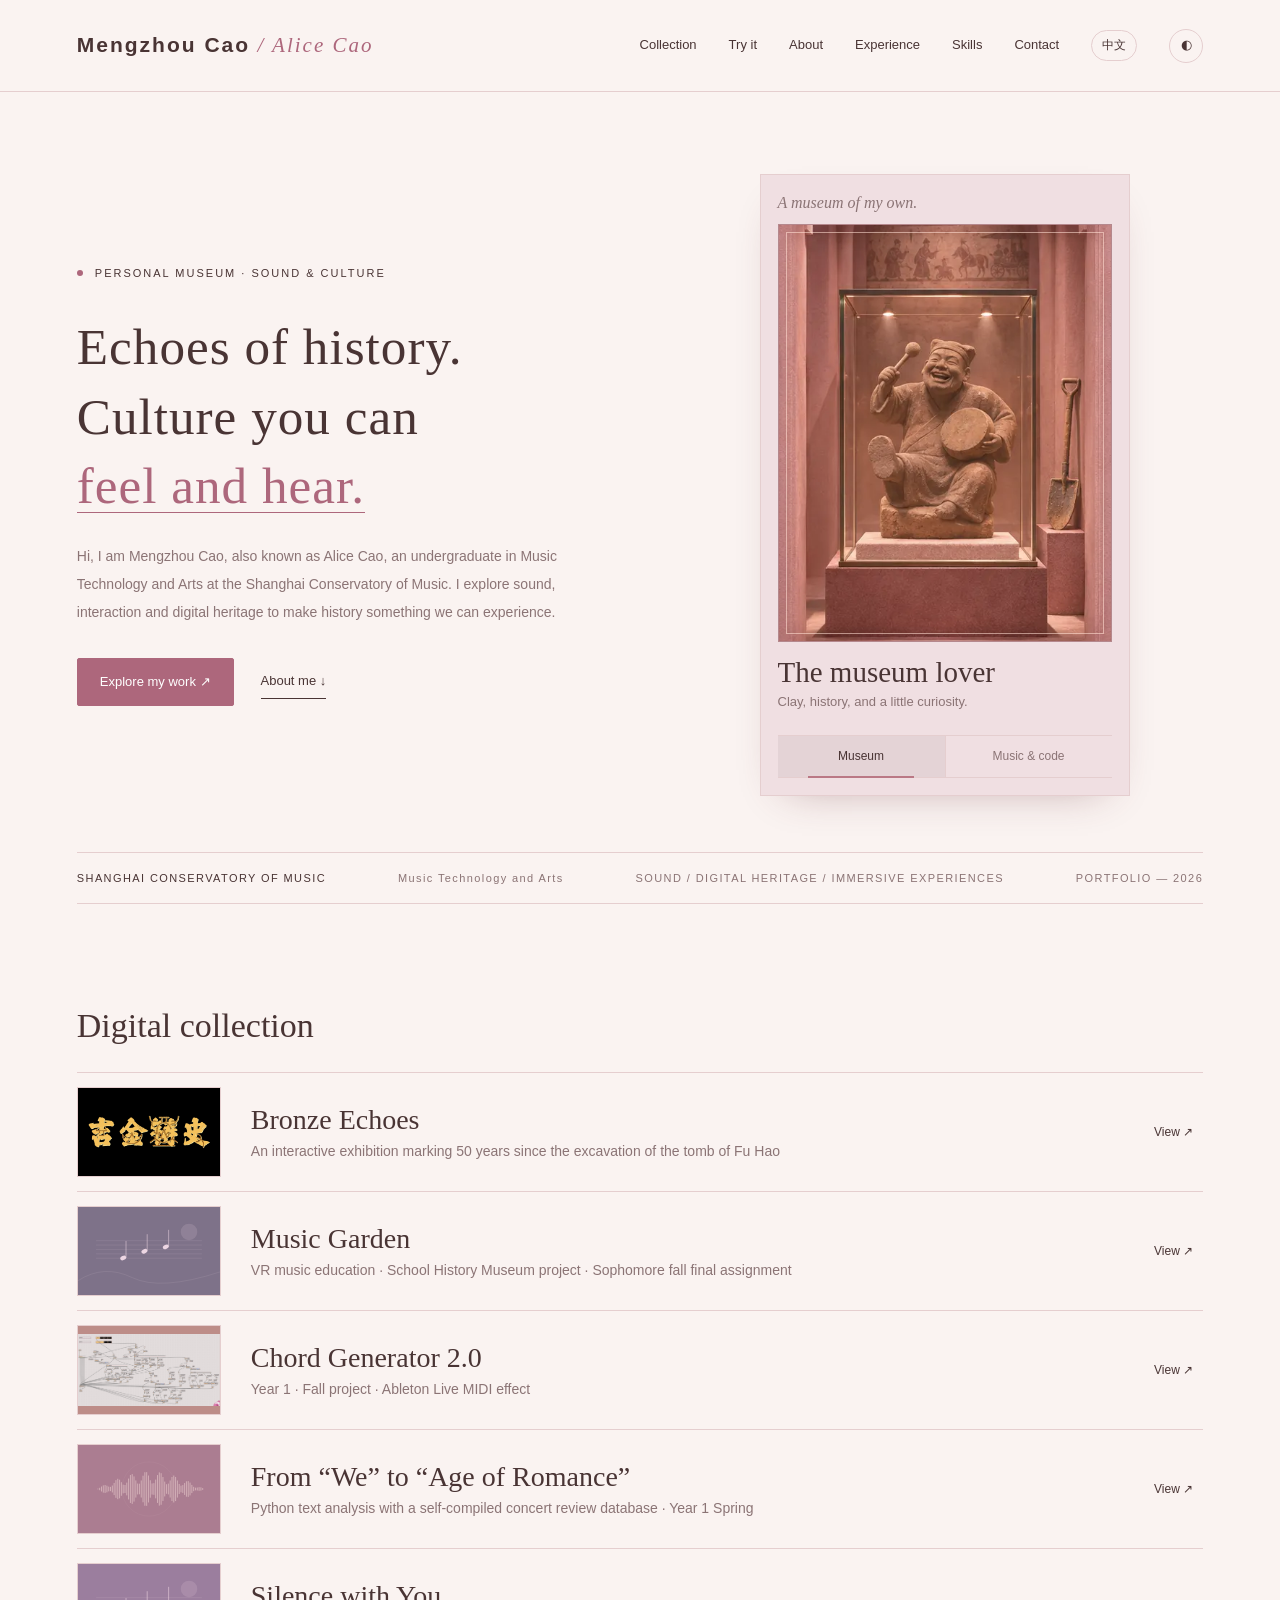
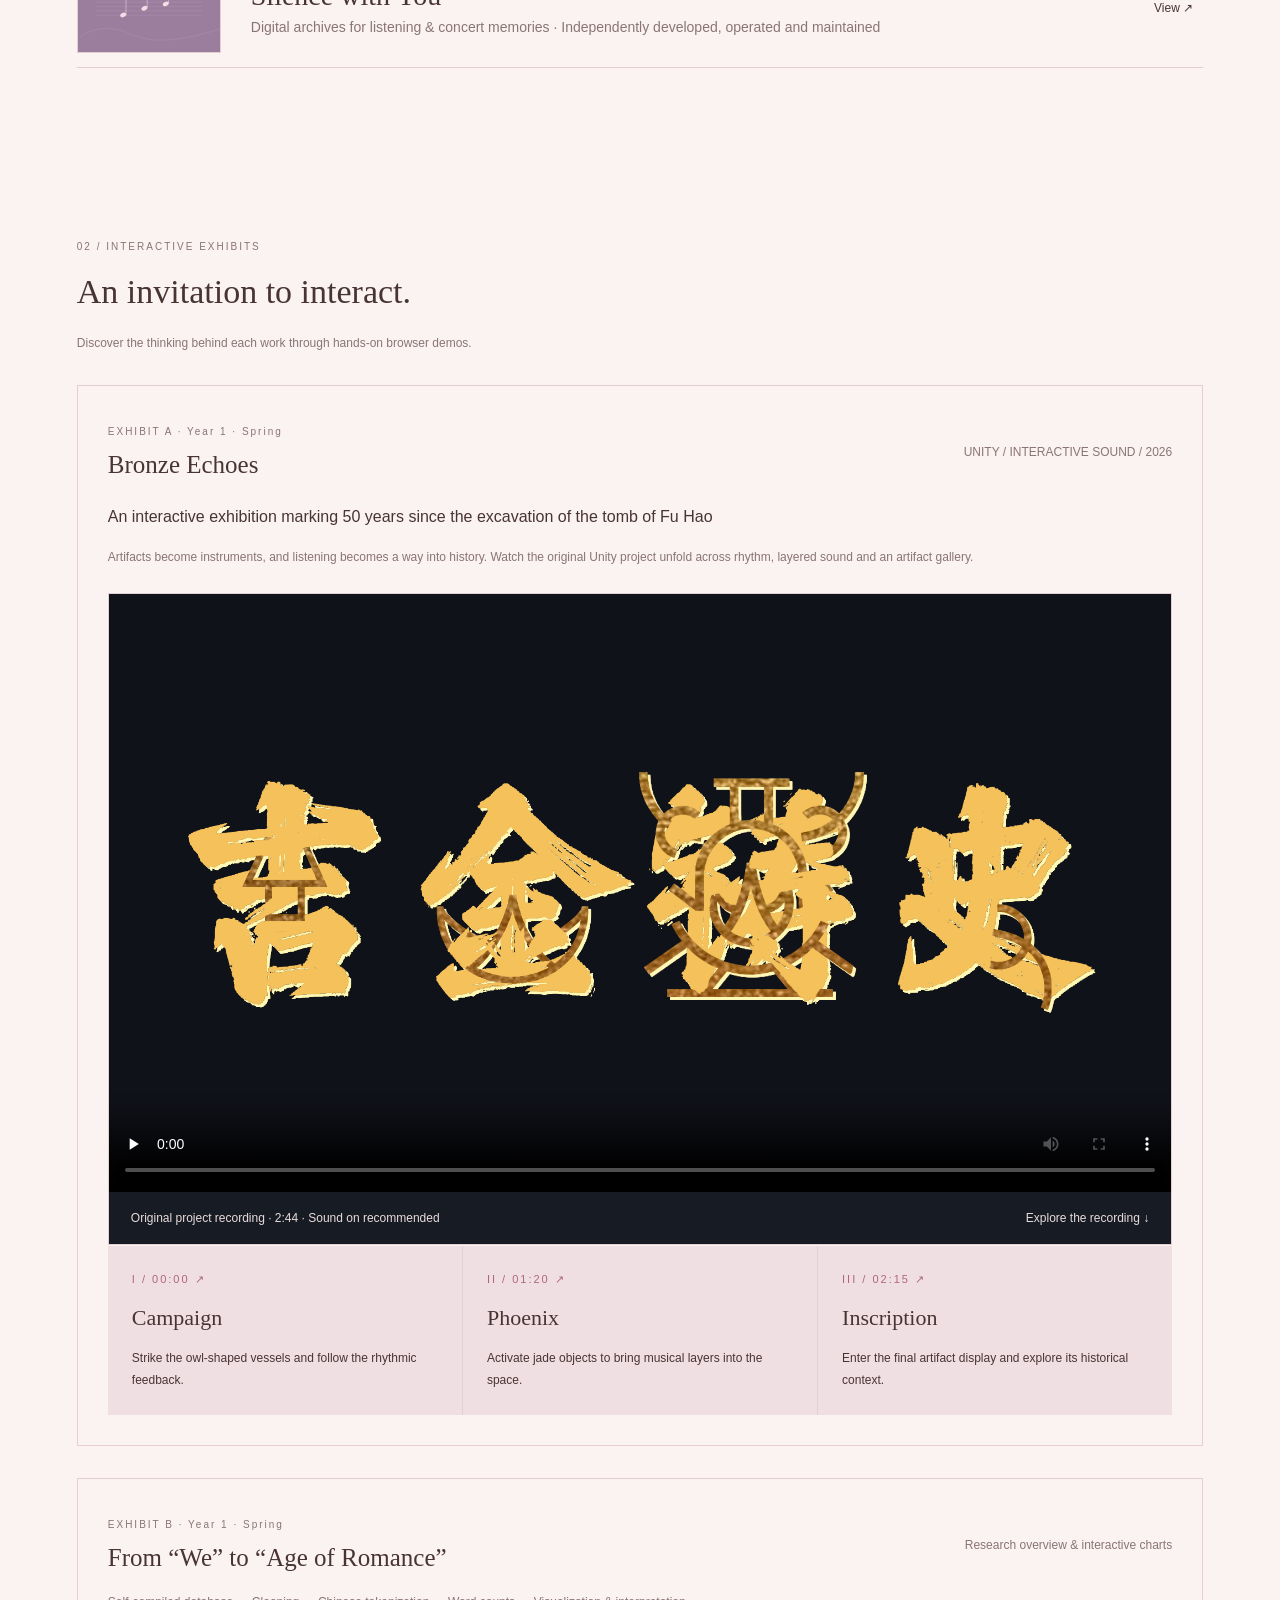
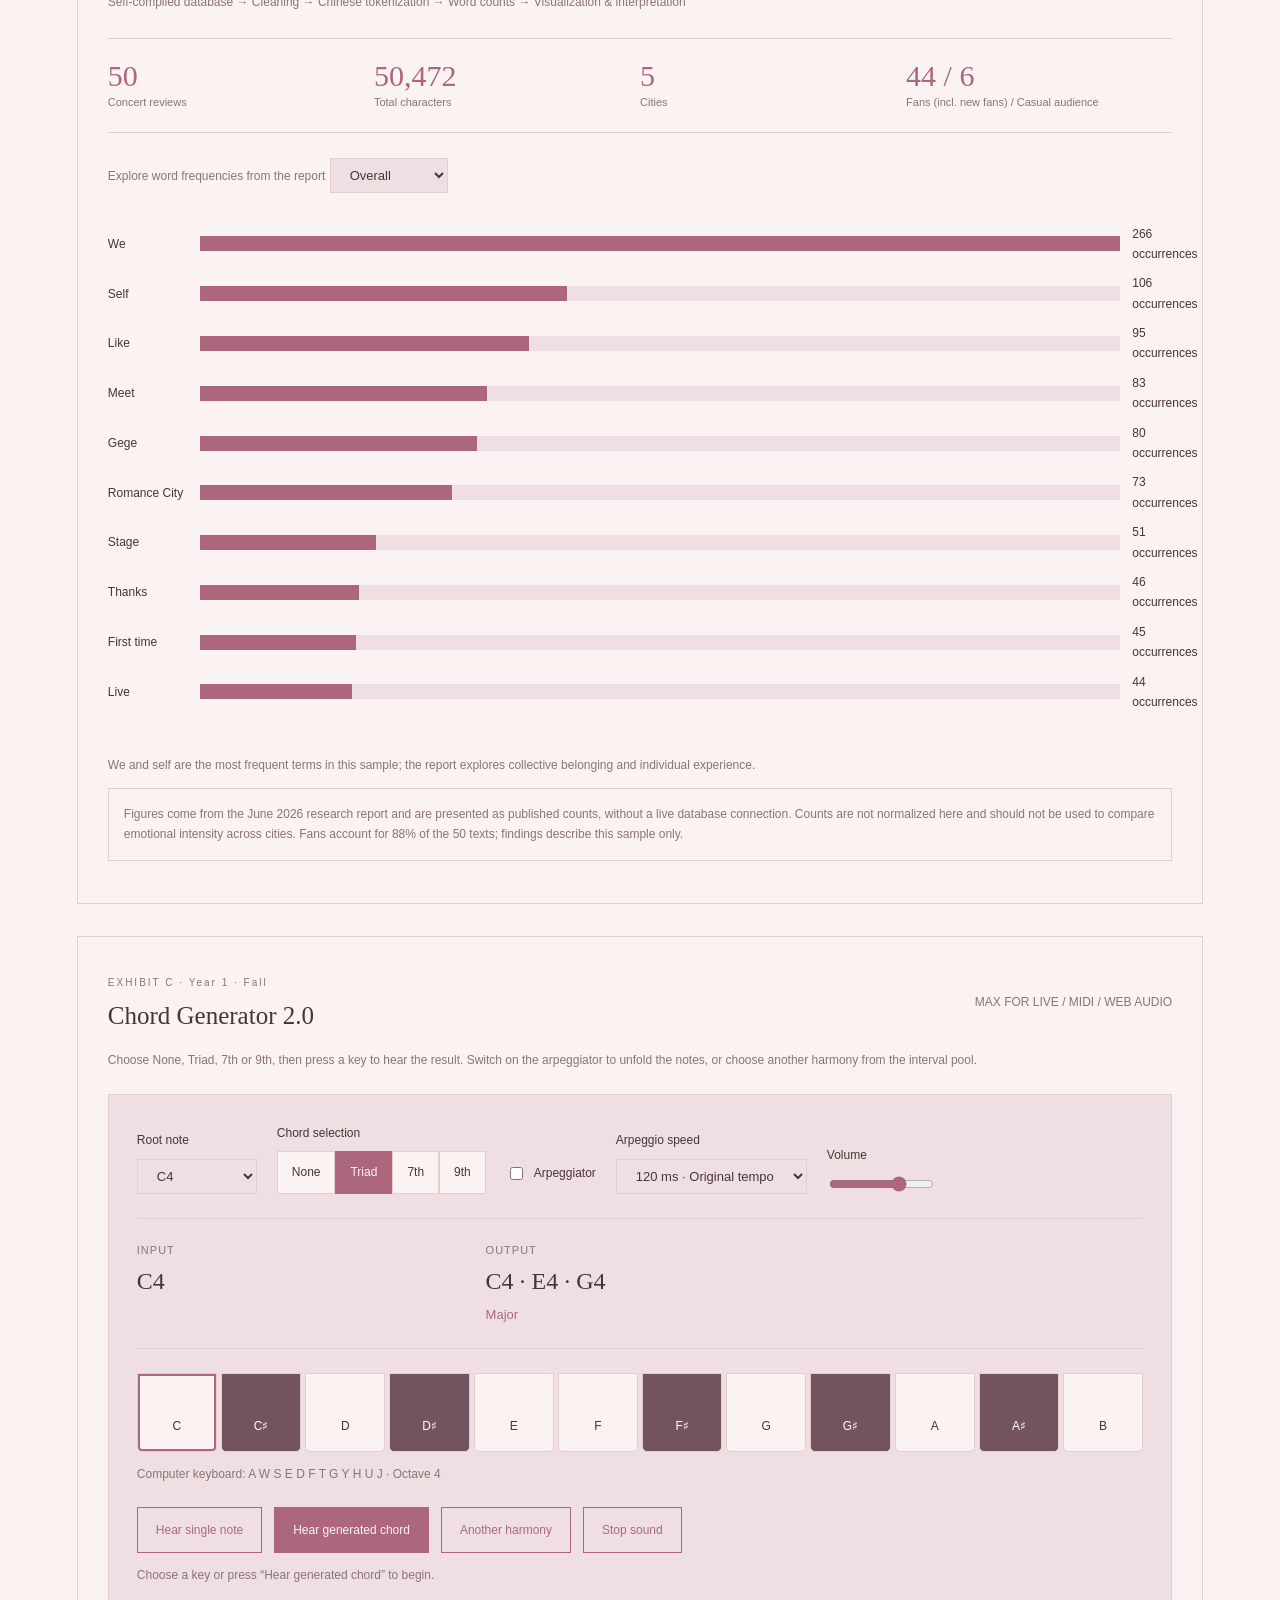
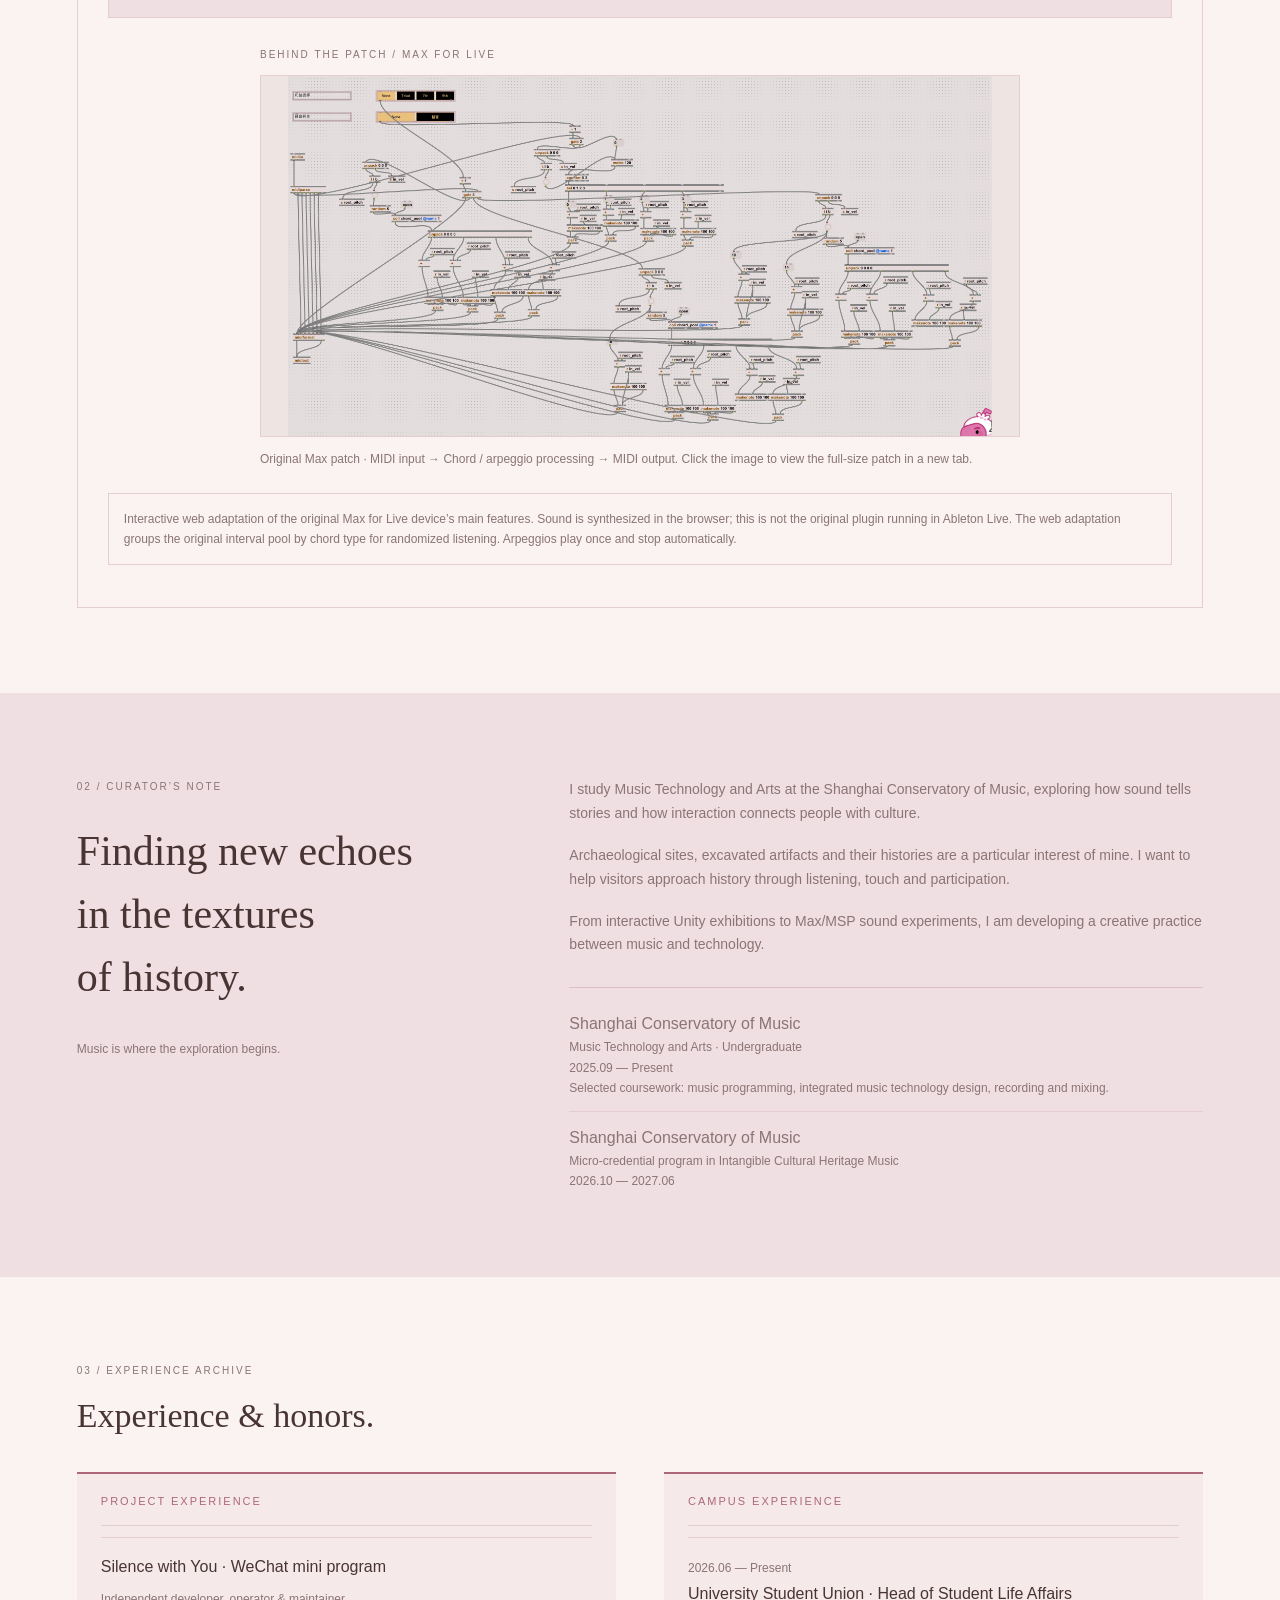
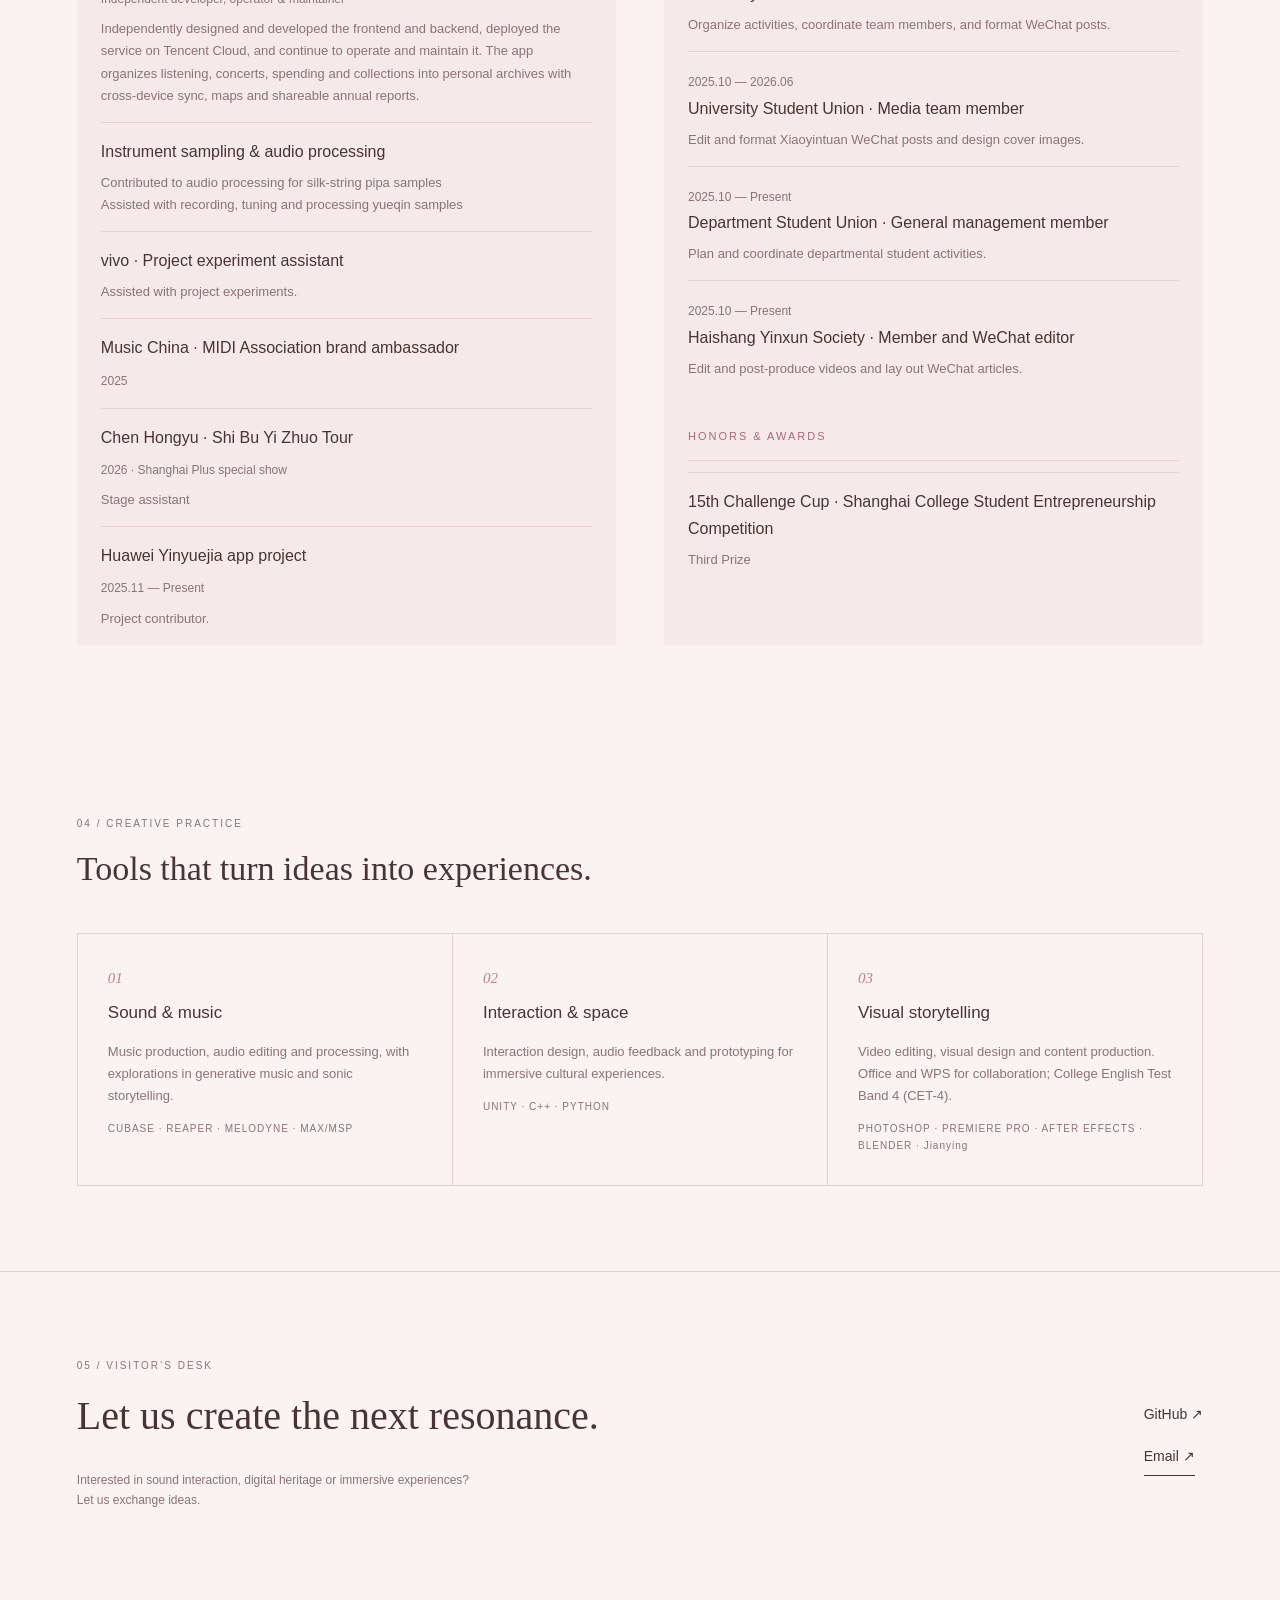
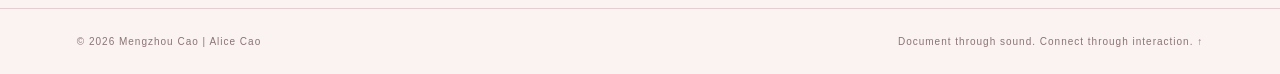
==== commit da02d829: "Correct school history museum project attribution to Music Garden" ====
--- a/en.html
+++ b/en.html
@@ -21,7 +21,7 @@
 <section id="work"><div class="sectionhead"><div><h2>Digital collection</h2></div></div><div class="projects" id="projects" role="list"></div></section>
 <section id="experience-lab"><div class="kicker">02 / INTERACTIVE EXHIBITS</div><h2>An invitation to interact.</h2><p class="small">Discover the thinking behind each work through hands-on browser demos.</p><div class="lab" id="bronze-screening"><div class="lab-heading"><div><span class="kicker">EXHIBIT A · Year 1 · Spring</span><h3>Bronze Echoes</h3></div><span class="small">UNITY / INTERACTIVE SOUND / 2026</span></div><p>An interactive exhibition marking 50 years since the excavation of the tomb of Fu Hao</p><p class="small">Artifacts become instruments, and listening becomes a way into history. Watch the original Unity project unfold across rhythm, layered sound and an artifact gallery.</p><div class="film"><video id="bronze-video" controls playsinline preload="none" poster="assets/jijin-cover.png" aria-label="Bronze Echoes"><source src="assets/jijin-demo.mp4" type="video/mp4"></video><div class="film-caption"><span>Original project recording · 2:44 · Sound on recommended</span><span>Explore the recording ↓</span></div></div><div class="film-chapters"><button class="film-chapter" data-seek="0"><span>I / 00:00 ↗</span><strong>Campaign</strong><p>Strike the owl-shaped vessels and follow the rhythmic feedback.</p></button><button class="film-chapter" data-seek="80"><span>II / 01:20 ↗</span><strong>Phoenix</strong><p>Activate jade objects to bring musical layers into the space.</p></button><button class="film-chapter" data-seek="135"><span>III / 02:15 ↗</span><strong>Inscription</strong><p>Enter the final artifact display and explore its historical context.</p></button></div></div><div class="lab"><div class="lab-heading"><div><span class="kicker">EXHIBIT B · Year 1 · Spring</span><h3>From “We” to “Age of Romance”</h3></div><span class="small">Research overview & interactive charts</span></div><p class="small">Self-compiled database → Cleaning → Chinese tokenization → Word counts → Visualization & interpretation</p><div class="stats"><div><strong>50</strong><span>Concert reviews</span></div><div><strong>50,472</strong><span>Total characters</span></div><div><strong>5</strong><span>Cities</span></div><div><strong>44 / 6</strong><span>Fans (incl. new fans) / Casual audience</span></div></div><label class="small" for="city-select">Explore word frequencies from the report</label> <select id="city-select"><option>Overall</option><option>Zhengzhou</option><option>Nanchang</option><option>Yichang</option><option>Taiyuan</option><option>Chengdu</option></select><div id="bars" aria-live="polite"></div><p id="city-note" class="small"></p><p class="notice">Figures come from the June 2026 research report and are presented as published counts, without a live database connection. Counts are not normalized here and should not be used to compare emotional intensity across cities. Fans account for 88% of the 50 texts; findings describe this sample only.</p></div><div class="lab" id="chord-lab" data-lang="en"><div class="lab-heading"><div><span class="kicker">EXHIBIT C · Year 1 · Fall</span><h3>Chord Generator 2.0</h3></div><span class="small">MAX FOR LIVE / MIDI / WEB AUDIO</span></div><p class="small">Choose None, Triad, 7th or 9th, then press a key to hear the result. Switch on the arpeggiator to unfold the notes, or choose another harmony from the interval pool.</p><div class="chord-panel"><div class="chord-controls"><label>Root note<select id="chord-root"><option value="60">C4</option><option value="61">C♯4</option><option value="62">D4</option><option value="63">D♯4</option><option value="64">E4</option><option value="65">F4</option><option value="66">F♯4</option><option value="67">G4</option><option value="68">G♯4</option><option value="69">A4</option><option value="70">A♯4</option><option value="71">B4</option></select></label><div class="chord-mode-control"><span>Chord selection</span><div class="chord-mode-tabs" role="group" aria-label="Chord selection"><button type="button" data-chord-mode="none" aria-pressed="false">None</button><button type="button" data-chord-mode="triad" aria-pressed="true">Triad</button><button type="button" data-chord-mode="seventh" aria-pressed="false">7th</button><button type="button" data-chord-mode="ninth" aria-pressed="false">9th</button></div><input type="hidden" id="chord-mode" value="triad"></div><label class="arp-control"><input type="checkbox" id="chord-arp">Arpeggiator</label><label>Arpeggio speed<select id="chord-speed"><option value="0.24">Slow</option><option value="0.12" selected>120 ms · Original tempo</option><option value="0.08">Fast</option></select></label><label class="chord-volume">Volume<input id="chord-volume" type="range" min="0" max="100" value="70" aria-label="Volume"></label></div><div class="chord-readout"><div><small>INPUT</small><strong id="chord-input">C4</strong></div><div><small>OUTPUT</small><strong id="chord-output">C4 · E4 · G4</strong><span id="chord-name" class="chord-name">C major</span></div></div><div class="chord-keys" role="group" aria-label="Choose a root note to hear the result"><button class="chord-key " data-midi="60" aria-pressed="true">C</button><button class="chord-key accidental" data-midi="61" aria-pressed="false">C♯</button><button class="chord-key " data-midi="62" aria-pressed="false">D</button><button class="chord-key accidental" data-midi="63" aria-pressed="false">D♯</button><button class="chord-key " data-midi="64" aria-pressed="false">E</button><button class="chord-key " data-midi="65" aria-pressed="false">F</button><button class="chord-key accidental" data-midi="66" aria-pressed="false">F♯</button><button class="chord-key " data-midi="67" aria-pressed="false">G</button><button class="chord-key accidental" data-midi="68" aria-pressed="false">G♯</button><button class="chord-key " data-midi="69" aria-pressed="false">A</button><button class="chord-key accidental" data-midi="70" aria-pressed="false">A♯</button><button class="chord-key " data-midi="71" aria-pressed="false">B</button></div><p class="small">Computer keyboard: A W S E D F T G Y H U J · Octave 4</p><div class="chord-actions"><button id="chord-single">Hear single note</button><button class="chord-primary" id="chord-play">Hear generated chord</button><button id="chord-random">Another harmony</button><button id="chord-stop">Stop sound</button></div><div id="chord-status" role="status" aria-live="polite">Choose a key or press “Hear generated chord” to begin.</div></div><figure class="max-patch"><div class="kicker">BEHIND THE PATCH / MAX FOR LIVE</div><a href="assets/chord-max-patch.png" target="_blank" rel="noopener" aria-label="Open full-size Max patch screenshot in a new tab"><img src="assets/chord-max-patch.png" width="1372" height="702" loading="lazy" alt="Original Chord Generator 2.0 Max patch, with MIDI input, chord selection, arpeggiator and MIDI output connections"></a><figcaption>Original Max patch · MIDI input → Chord / arpeggio processing → MIDI output. Click the image to view the full-size patch in a new tab.</figcaption></figure><p class="notice">Interactive web adaptation of the original Max for Live device’s main features. Sound is synthesized in the browser; this is not the original plugin running in Ableton Live. The web adaptation groups the original interval pool by chord type for randomized listening. Arpeggios play once and stop automatically.</p></div></section><section id="about" class="about"><div><div class="kicker">02 / CURATOR’S NOTE</div><h2>Finding new echoes<br>in the textures<br>of history.</h2><span class="small">Music is where the exploration begins.</span></div><div class="about-copy"><p>I study Music Technology and Arts at the Shanghai Conservatory of Music, exploring how sound tells stories and how interaction connects people with culture.</p><p>Archaeological sites, excavated artifacts and their histories are a particular interest of mine. I want to help visitors approach history through listening, touch and participation.</p><p>From interactive Unity exhibitions to Max/MSP sound experiments, I am developing a creative practice between music and technology.</p><div class="edu"><div class="edu-row"><strong>Shanghai Conservatory of Music</strong>Music Technology and Arts · Undergraduate<br>2025.09 — Present<br><span class="small">Selected coursework: music programming, integrated music technology design, recording and mixing.</span></div><div class="edu-row"><strong>Shanghai Conservatory of Music</strong>Micro-credential program in Intangible Cultural Heritage Music<br>2026.10 — 2027.06</div></div></div></section>
 <section id="experience"><div class="kicker">03 / EXPERIENCE ARCHIVE</div><h2>Experience & honors.</h2><div class="resume-columns"><div><h3 class="resume-label">PROJECT EXPERIENCE</h3><div class="entry"><h3>Silence with You · WeChat mini program</h3><span class="small">Independent developer, operator & maintainer</span><p>Independently designed and developed the frontend and backend, deployed the service on Tencent Cloud, and continue to operate and maintain it. The app organizes listening, concerts, spending and collections into personal archives with cross-device sync, maps and shareable annual reports.</p></div><div class="entry"><h3>Instrument sampling & audio processing</h3><p>Contributed to audio processing for silk-string pipa samples<br>Assisted with recording, tuning and processing yueqin samples</p></div><div class="entry"><h3>vivo · Project experiment assistant</h3><p>Assisted with project experiments.</p></div><div class="entry"><h3>Music China · MIDI Association brand ambassador</h3><span class="small">2025</span></div><div class="entry"><h3>Chen Hongyu · Shi Bu Yi Zhuo Tour</h3><span class="small">2026 · Shanghai Plus special show</span><p>Stage assistant</p></div><div class="entry"><h3>Huawei Yinyuejia app project</h3><span class="small">2025.11 — Present</span><p>Project contributor.</p></div></div><div><h3 class="resume-label">CAMPUS EXPERIENCE</h3><div class="entry"><span class="small">2026.06 — Present</span><h3>University Student Union · Head of Student Life Affairs</h3><p>Organize activities, coordinate team members, and format WeChat posts.</p></div><div class="entry"><span class="small">2025.10 — 2026.06</span><h3>University Student Union · Media team member</h3><p>Edit and format Xiaoyintuan WeChat posts and design cover images.</p></div><div class="entry"><span class="small">2025.10 — Present</span><h3>Department Student Union · General management member</h3><p>Plan and coordinate departmental student activities.</p></div><div class="entry"><span class="small">2025.10 — Present</span><h3>Haishang Yinxun Society · Member and WeChat editor</h3><p>Edit and post-produce videos and lay out WeChat articles.</p></div><h3 class="resume-label" style="margin-top:32px">HONORS & AWARDS</h3><div class="entry"><h3>15th Challenge Cup · Shanghai College Student Entrepreneurship Competition</h3><p>Third Prize</p></div></div></div></section><section id="skills"><div class="kicker">04 / CREATIVE PRACTICE</div><h2>Tools that turn ideas into experiences.</h2><div class="tools"><div class="tool"><span class="num">01</span><h3>Sound & music</h3><p>Music production, audio editing and processing, with explorations in generative music and sonic storytelling.</p><span class="tags">CUBASE · REAPER · MELODYNE · MAX/MSP</span></div><div class="tool"><span class="num">02</span><h3>Interaction & space</h3><p>Interaction design, audio feedback and prototyping for immersive cultural experiences.</p><span class="tags">UNITY · C++ · PYTHON</span></div><div class="tool"><span class="num">03</span><h3>Visual storytelling</h3><p>Video editing, visual design and content production. Office and WPS for collaboration; College English Test Band 4 (CET-4).</p><span class="tags">PHOTOSHOP · PREMIERE PRO · AFTER EFFECTS · BLENDER · Jianying</span></div></div></section><section id="contact" class="contact"><div><div class="kicker">05 / VISITOR’S DESK</div><h2>Let us create the next resonance.</h2><p class="small">Interested in sound interaction, digital heritage or immersive experiences? Let us exchange ideas.</p></div><div class="contact-links"><a href="https://github.com/Alice0723" target="_blank" rel="noopener">GitHub ↗</a><button class="textlink" style="background:none;border-width:0 0 1px;color:inherit" id="contactBtn">Email ↗</button></div></section></main><footer><span>© 2026 Mengzhou Cao | Alice Cao</span><span>Document through sound. Connect through interaction. <a href="#">↑</a></span></footer><dialog id="detail" aria-labelledby="detail-title"><button class="close" aria-label="Close details">×</button><div id="detail-body"></div></dialog><script>
-const works=[{title:'Bronze Echoes',subtitle:'An interactive exhibition marking 50 years since the excavation of the tomb of Fu Hao',type:'culture sound',tags:'UNITY / INTERACTIVE SOUND / 2026 · Year 1 Spring',state:'Year 1 · Spring project',color:'#936475',accent:'#ecd0c5',art:'bronze',description:'An interactive exhibition connecting artifacts excavated from the tomb of Fu Hao with sound. By striking and activating objects, visitors enter a space shaped by music and history.',interaction:'In Chapter I, a pair of owl-shaped bronze vessels triggers kick and snare sounds. Chapter II adds musical layers as jade objects light up. Chapter III presents a browsable display with artifact information and collection details.',tools:'Unity · C# · Layered audio interaction',note:'The cover features the original project title artwork. Watch the complete recording below and jump between chapters.'}, {"title":"Protect the Yellow River · VR Conducting Practice","subtitle":"VR music education · School History Museum project · Sophomore fall final assignment","tags":"UNITY / QUEST 3 / MUSIC EDUCATION","state":"Quest 3 build","color":"#885f59","accent":"#f6e0bf","art":"music","description":"A VR rhythm and conducting exercise for the School History Museum project, built around Protect the Yellow River. It was also completed as a sophomore fall final assignment.","interaction":"Learners practice conducting gestures in VR and follow the pulse of the music.","tools":"Unity · Quest 3","note":"This entry introduces the project. The VR build is designed for Quest 3."}, {title:'Music Garden',subtitle:'A VR music learning project built with Unity',type:'sound creative',tags:'UNITY / VR / MUSIC EDUCATION',state:'Prototype iteration',color:'#7e7289',accent:'#edd6e3',art:'music',description:'A VR music learning project built with the Unity engine, combining staff notation, solfege recognition and rhythm performance. Visual notes and interaction in an immersive environment help learners understand pitch and beat.',interaction:'Learners progress from staff notation and solfege recognition to full performance, receiving feedback on early hits and incorrect notes.',tools:'Unity · VR · C# · MIDI',note:'This entry presents the current design direction. Gameplay video and learning-flow screenshots will be added.'},{title:'Chord Generator 2.0',subtitle:'Year 1 · Fall project · Ableton Live MIDI effect',type:'sound creative',tags:'MAX FOR LIVE / MIDI EFFECT / 2025',state:'Year 1 · Fall project',color:'#bd8d88',accent:'#f7ded2',art:'wave',description:'A Max for Live MIDI effect for Ableton Live. Incoming notes, root pitch and velocity drive chord generation and arpeggiation, turning music programming into a creative tool.',interaction:'The interface offers None, Triad, 7th and 9th chord settings and a separate arpeggiator switch. An interval pool and random selection logic feed MIDI output to a downstream instrument.',tools:'Max/MSP · Max for Live · Ableton Live',note:'Explore the web audio adaptation below. It demonstrates the main interaction with synthesized sound; the original device runs inside Ableton Live.'}];
+const works=[{title:'Bronze Echoes',subtitle:'An interactive exhibition marking 50 years since the excavation of the tomb of Fu Hao',type:'culture sound',tags:'UNITY / INTERACTIVE SOUND / 2026 · Year 1 Spring',state:'Year 1 · Spring project',color:'#936475',accent:'#ecd0c5',art:'bronze',description:'An interactive exhibition connecting artifacts excavated from the tomb of Fu Hao with sound. By striking and activating objects, visitors enter a space shaped by music and history.',interaction:'In Chapter I, a pair of owl-shaped bronze vessels triggers kick and snare sounds. Chapter II adds musical layers as jade objects light up. Chapter III presents a browsable display with artifact information and collection details.',tools:'Unity · C# · Layered audio interaction',note:'The cover features the original project title artwork. Watch the complete recording below and jump between chapters.'}, {title:'Music Garden',subtitle:'VR music education · School History Museum project · Sophomore fall final assignment',type:'sound creative',tags:'UNITY / VR / MUSIC EDUCATION',state:'Prototype iteration',color:'#7e7289',accent:'#edd6e3',art:'music',description:'A VR music learning project built with the Unity engine, combining staff notation, solfege recognition and rhythm performance. Visual notes and interaction in an immersive environment help learners understand pitch and beat.',interaction:'Learners progress from staff notation and solfege recognition to full performance, receiving feedback on early hits and incorrect notes.',tools:'Unity · VR · C# · MIDI',note:'This entry presents the current design direction. Gameplay video and learning-flow screenshots will be added.'},{title:'Chord Generator 2.0',subtitle:'Year 1 · Fall project · Ableton Live MIDI effect',type:'sound creative',tags:'MAX FOR LIVE / MIDI EFFECT / 2025',state:'Year 1 · Fall project',color:'#bd8d88',accent:'#f7ded2',art:'wave',description:'A Max for Live MIDI effect for Ableton Live. Incoming notes, root pitch and velocity drive chord generation and arpeggiation, turning music programming into a creative tool.',interaction:'The interface offers None, Triad, 7th and 9th chord settings and a separate arpeggiator switch. An interval pool and random selection logic feed MIDI output to a downstream instrument.',tools:'Max/MSP · Max for Live · Ableton Live',note:'Explore the web audio adaptation below. It demonstrates the main interaction with synthesized sound; the original device runs inside Ableton Live.'}];
 function graphic(w){if(w.title==='和弦器 2.0'||w.title==='Chord Generator 2.0')return '<img class="patch-cover" src="assets/chord-max-patch.png" alt="" loading="lazy">';if(w.art==='bronze')return '<img class="real-cover" src="assets/jijin-cover.png" alt="" loading="lazy">';let lines='';if(w.art==='bronze'){return `<svg viewBox="0 0 550 300" fill="none" aria-hidden="true"><g stroke="${w.accent}" stroke-width="1.1"><path d="M192 72l-22 34 6 98 34 24h36l18-32-7-85-20-39zM358 72l22 34-6 98-34 24h-36l-18-32 7-85 20-39z"/><path d="M192 72l-6-20 28 16 23 4 12-17 8 56M358 72l6-20-28 16-23 4-12-17-8 56"/><circle cx="205" cy="111" r="18"/><circle cx="238" cy="111" r="13"/><circle cx="345" cy="111" r="18"/><circle cx="312" cy="111" r="13"/><path d="M198 153q37-28 48 8l-3 38h-38zM352 153q-37-28-48 8l3 38h38zM206 168h32m-28 10h22M312 168h32m-28 10h22M211 229v15m28-15v15m72-15v15m28-15v15"/><ellipse cx="275" cy="170" rx="170" ry="91" stroke-opacity=".2"/><path d="M60 150h77m277 0h76" stroke-dasharray="2 5"/></g></svg>`}if(w.art==='city'){for(let i=0;i<9;i++){let x=90+i*45,y=125+Math.sin(i)*12;lines+=`<path d="M${x} ${y}l20-20 30 20m-43-4v40h35v-40"/>`}return `<svg viewBox="0 0 550 300" fill="none" aria-hidden="true"><g stroke="${w.accent}" stroke-width="1" opacity=".8"><path d="M0 227q140-70 270 0t280-10M0 241q140-70 270 0t280-10M60 196h430l-35-28H100zM115 167h310M155 93h242l-27-20H180zM174 94v35m200-35v35"/>${lines}<circle cx="290" cy="100" r="64" stroke-opacity=".3"/><path d="M275 15v240M0 210h550" stroke-dasharray="2 6" stroke-opacity=".4"/></g></svg>`}if(w.art==='music'){for(let i=0;i<5;i++)lines+=`<path d="M70 ${110+i*17}h410"/>`;return `<svg viewBox="0 0 550 300" fill="none" aria-hidden="true"><circle cx="430" cy="76" r="32" fill="${w.accent}" opacity=".16"/><g stroke="${w.accent}" stroke-width="1" opacity=".4">${lines}<path d="M0 265q100-65 210-12t340-22"/></g><g fill="${w.accent}"><ellipse cx="175" cy="177" rx="12" ry="8" transform="rotate(-25 175 177)"/><ellipse cx="257" cy="151" rx="12" ry="8" transform="rotate(-25 257 151)"/><ellipse cx="340" cy="134" rx="12" ry="8" transform="rotate(-25 340 134)"/></g><path d="M186 177v-66m82 40V85m83 49V68" stroke="${w.accent}" stroke-width="2"/></svg>`}for(let i=0;i<60;i++){let x=70+i*7,h=(Math.sin(i*.4)**2*.7+.3)*Math.sin(Math.PI*i/60)*135;lines+=`<path d="M${x} ${150-h/2}v${h}"/>`}return `<svg viewBox="0 0 550 300" fill="none" aria-hidden="true"><g stroke="${w.accent}" stroke-width="2">${lines}</g><circle cx="275" cy="150" r="105" stroke="${w.accent}" opacity=".18"/></svg>`}
 works.push({title:'From “We” to “Age of Romance”',subtitle:'Python text analysis with a self-compiled concert review database · Year 1 Spring',type:'creative',tags:'PYTHON / TEXT ANALYSIS / 2026',state:'Year 1 · Spring project',color:'#ab7d91',accent:'#f6dcd9',art:'wave',description:'A Python text analysis project using a self-compiled database of 50 Xiaohongshu concert reviews across five cities, combining cleaning, tokenization, frequency counts and cultural interpretation.',interaction:'Pandas cleans the data, while Jieba and a custom dictionary tokenize domain-specific terms. WordCloud and Matplotlib produce visualizations. This page offers interactive browsing of published results.',tools:'Python · Pandas · Jieba · WordCloud · Matplotlib',note:'The sample contains 50 texts and 50,472 characters: 44 fan reviews (including new fans) and 6 casual-audience reviews. Results describe this sample, not all audiences. The site does not run live Python analysis or connect to the source database.'});
 works.push({title:'Silence with You',subtitle:'Digital archives for listening & concert memories · Independently developed, operated and maintained',type:'creative',tags:'WECHAT MINI PROGRAM / FULL STACK / DIGITAL ARCHIVE',state:'Independently operated',color:'#9b7e9e',accent:'#f5dce6',art:'music',description:'A fan-oriented WeChat mini program centered on musician Wang Sulong. It turns listening, concert participation and collections into personal archives to revisit, explore and share. I independently handle product design, full-stack development, deployment, operations and maintenance.',interaction:'Six modules cover the home dashboard, concert memories, collections, activity statistics, annual reports and support. Features include song unlocks, concert logs, spending records, timelines, map connections and portrait-format annual report images.',tools:'WeChat mini program · JavaScript · Node.js / Express · MySQL · Self-hosted on Tencent Cloud',note:'Technical highlights include stable record identifiers and deletion markers for cross-device sync, plus OffscreenCanvas for annual report images. Scan the mini program code below with WeChat to try it. Screenshots and video will be added.'});
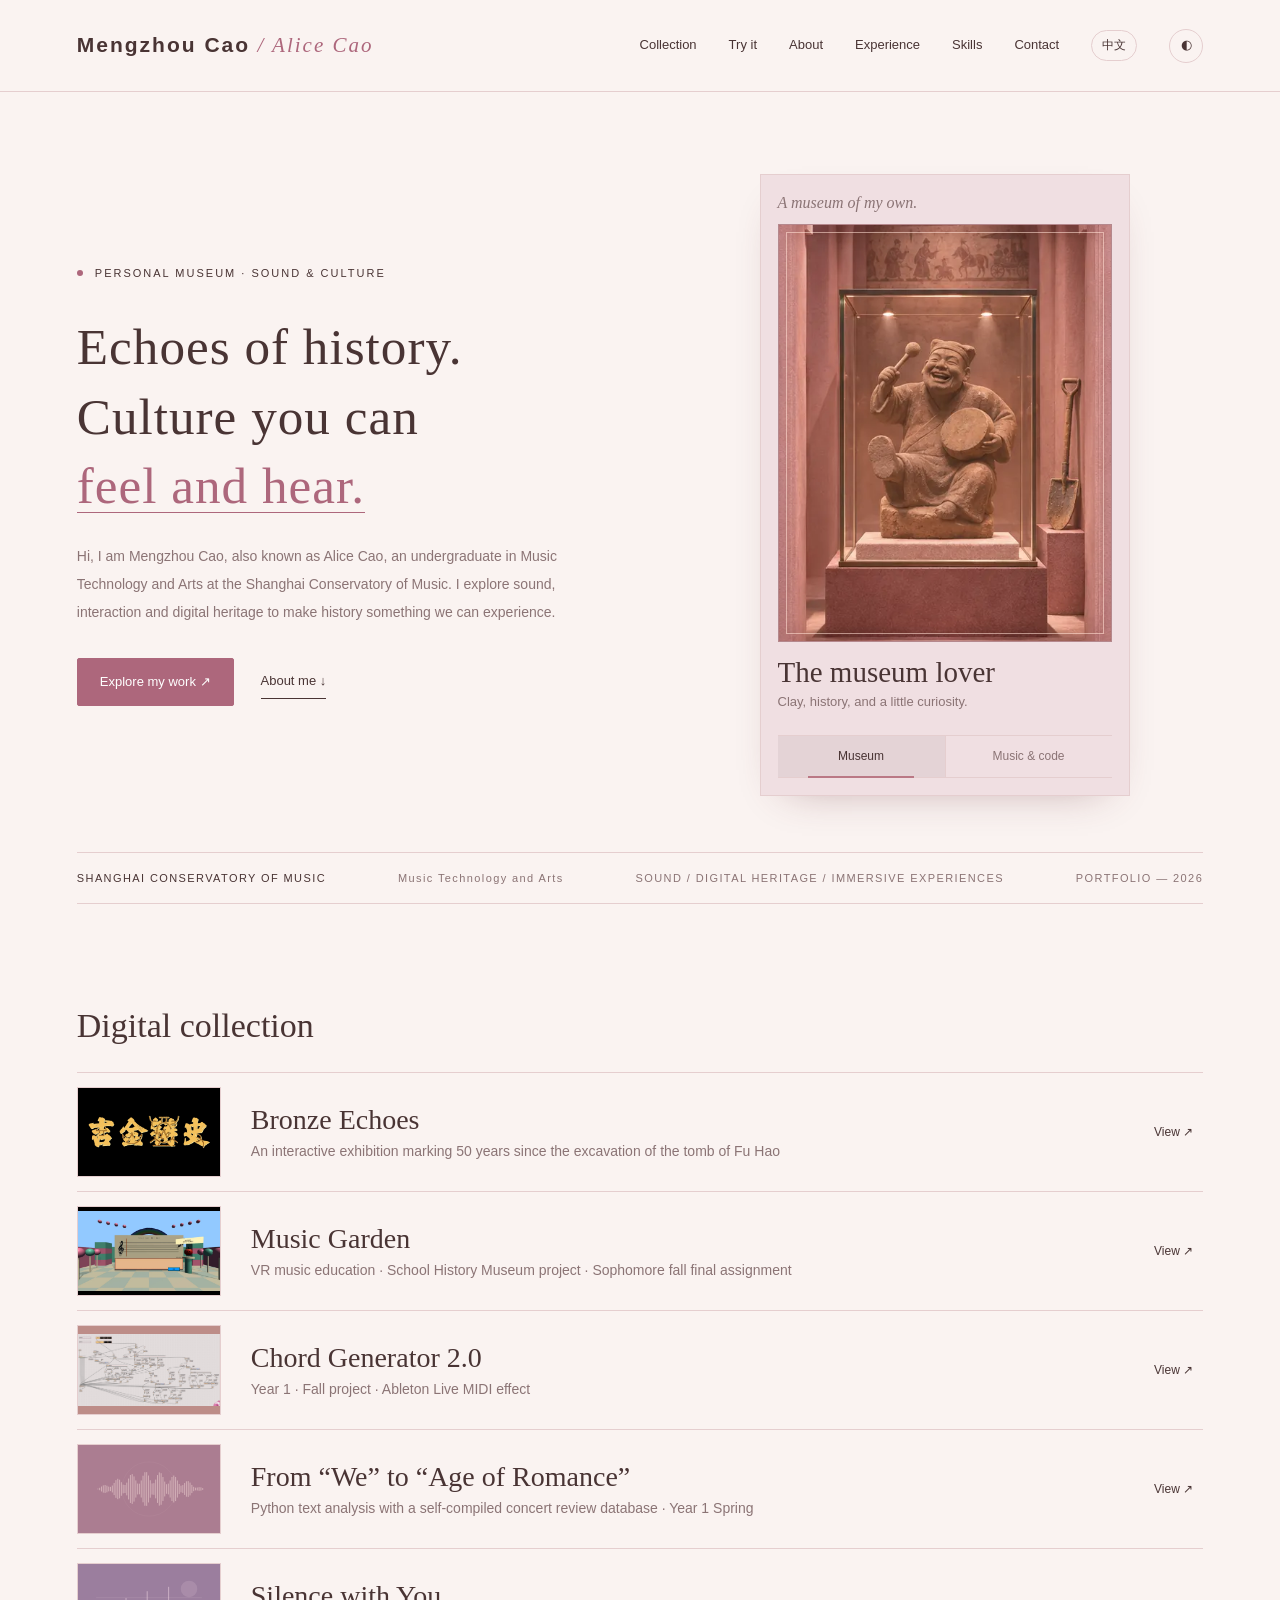
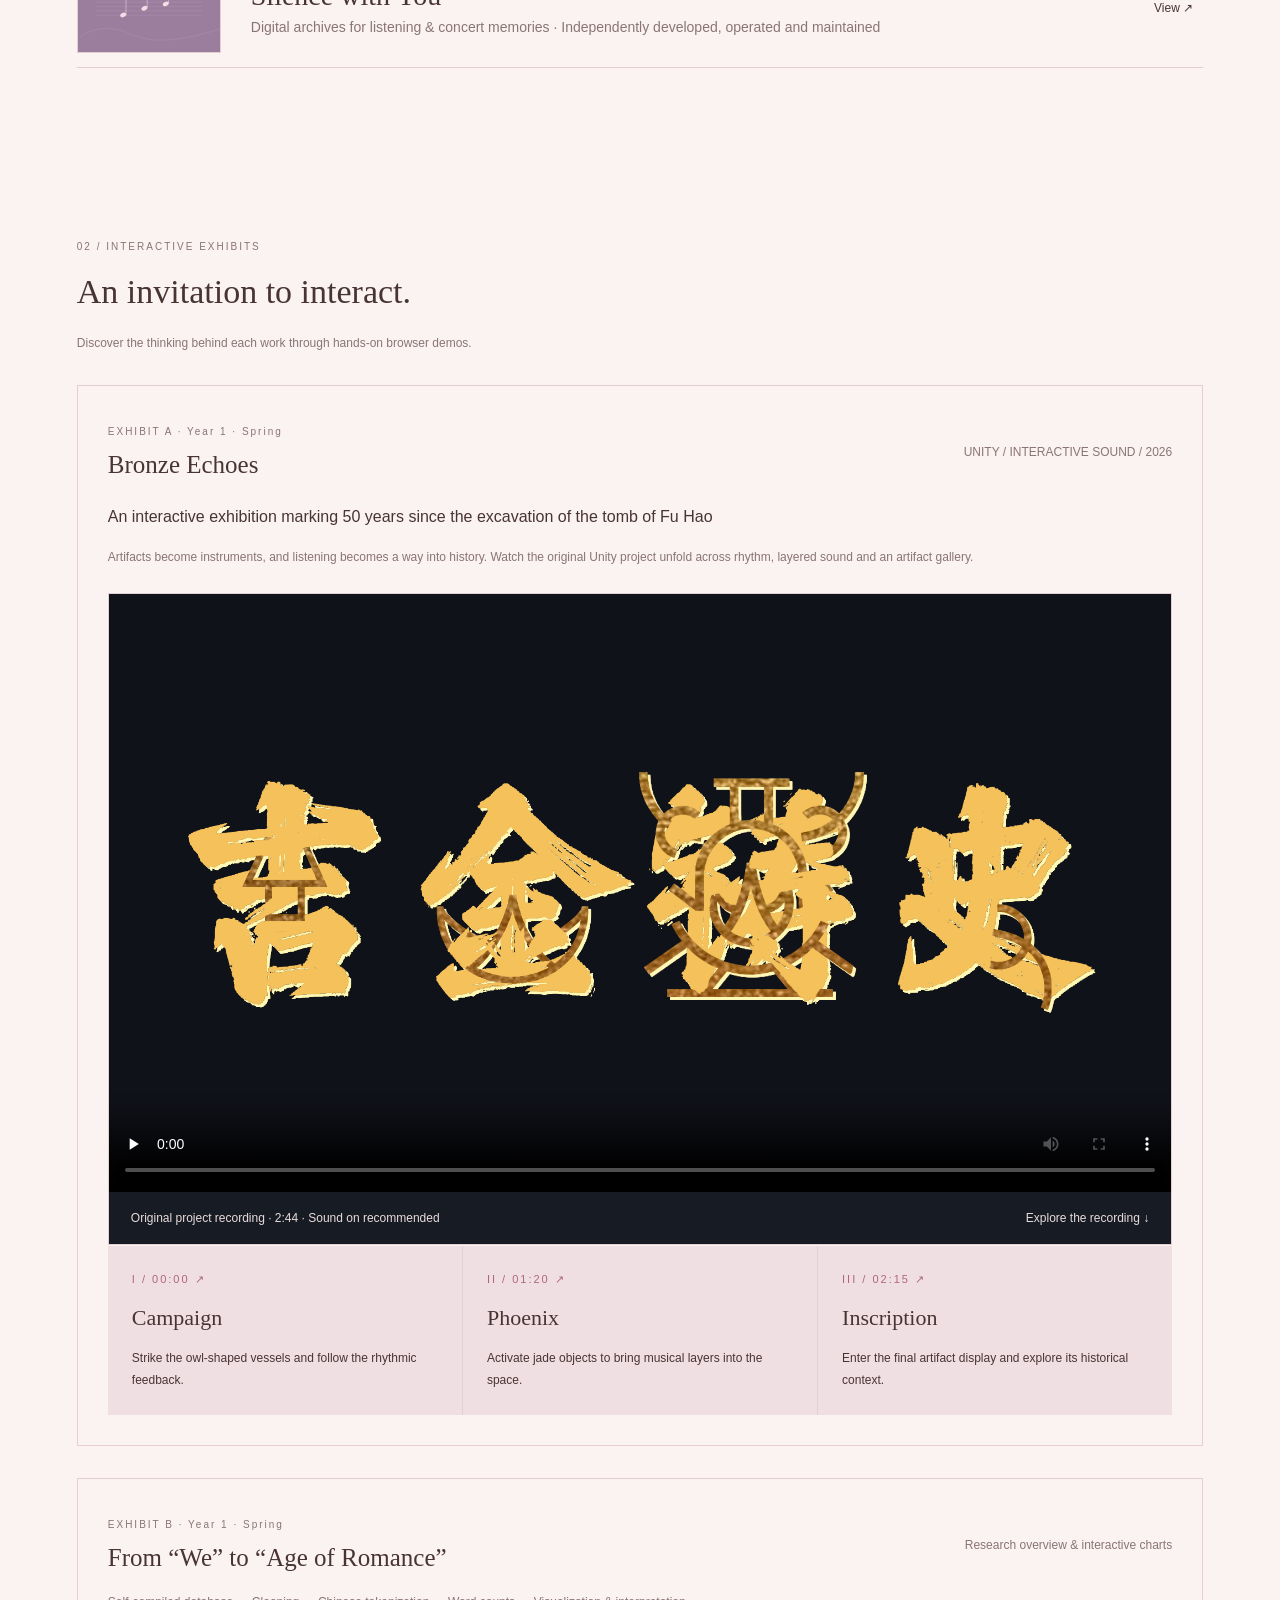
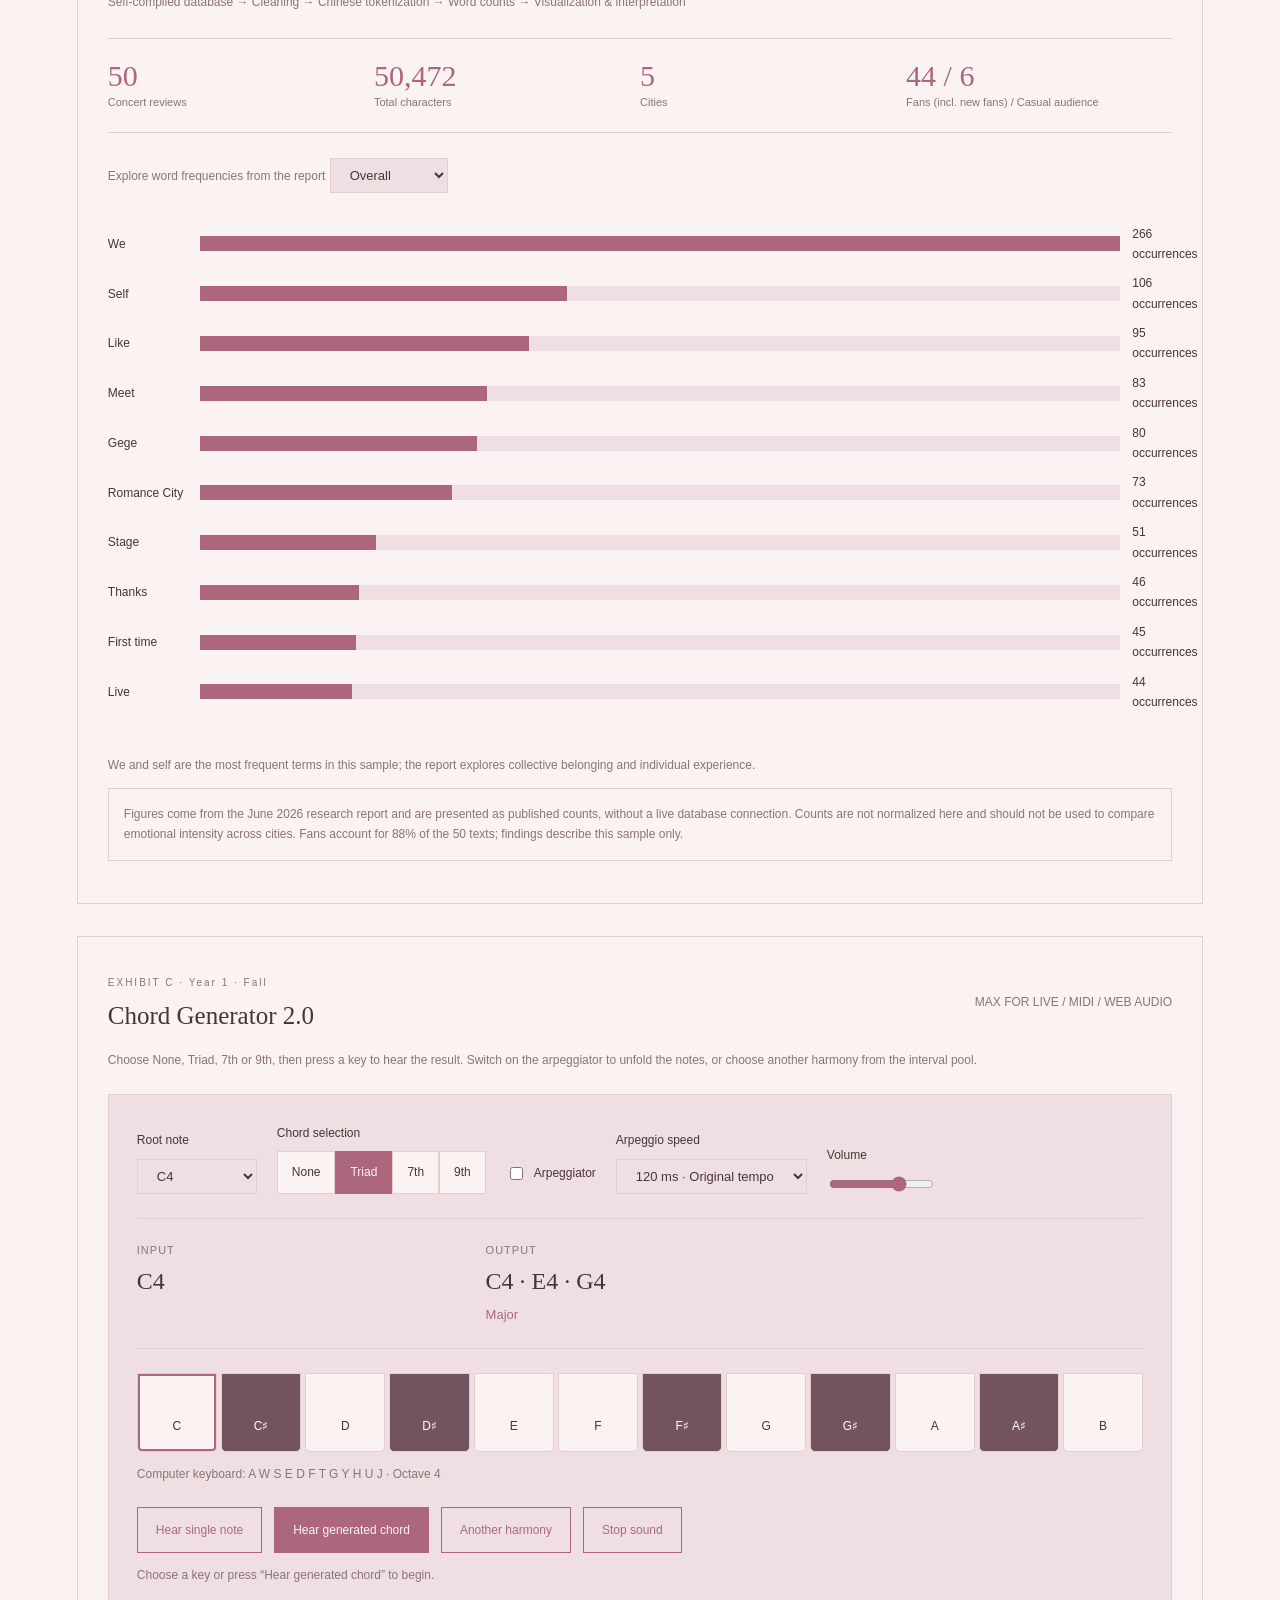
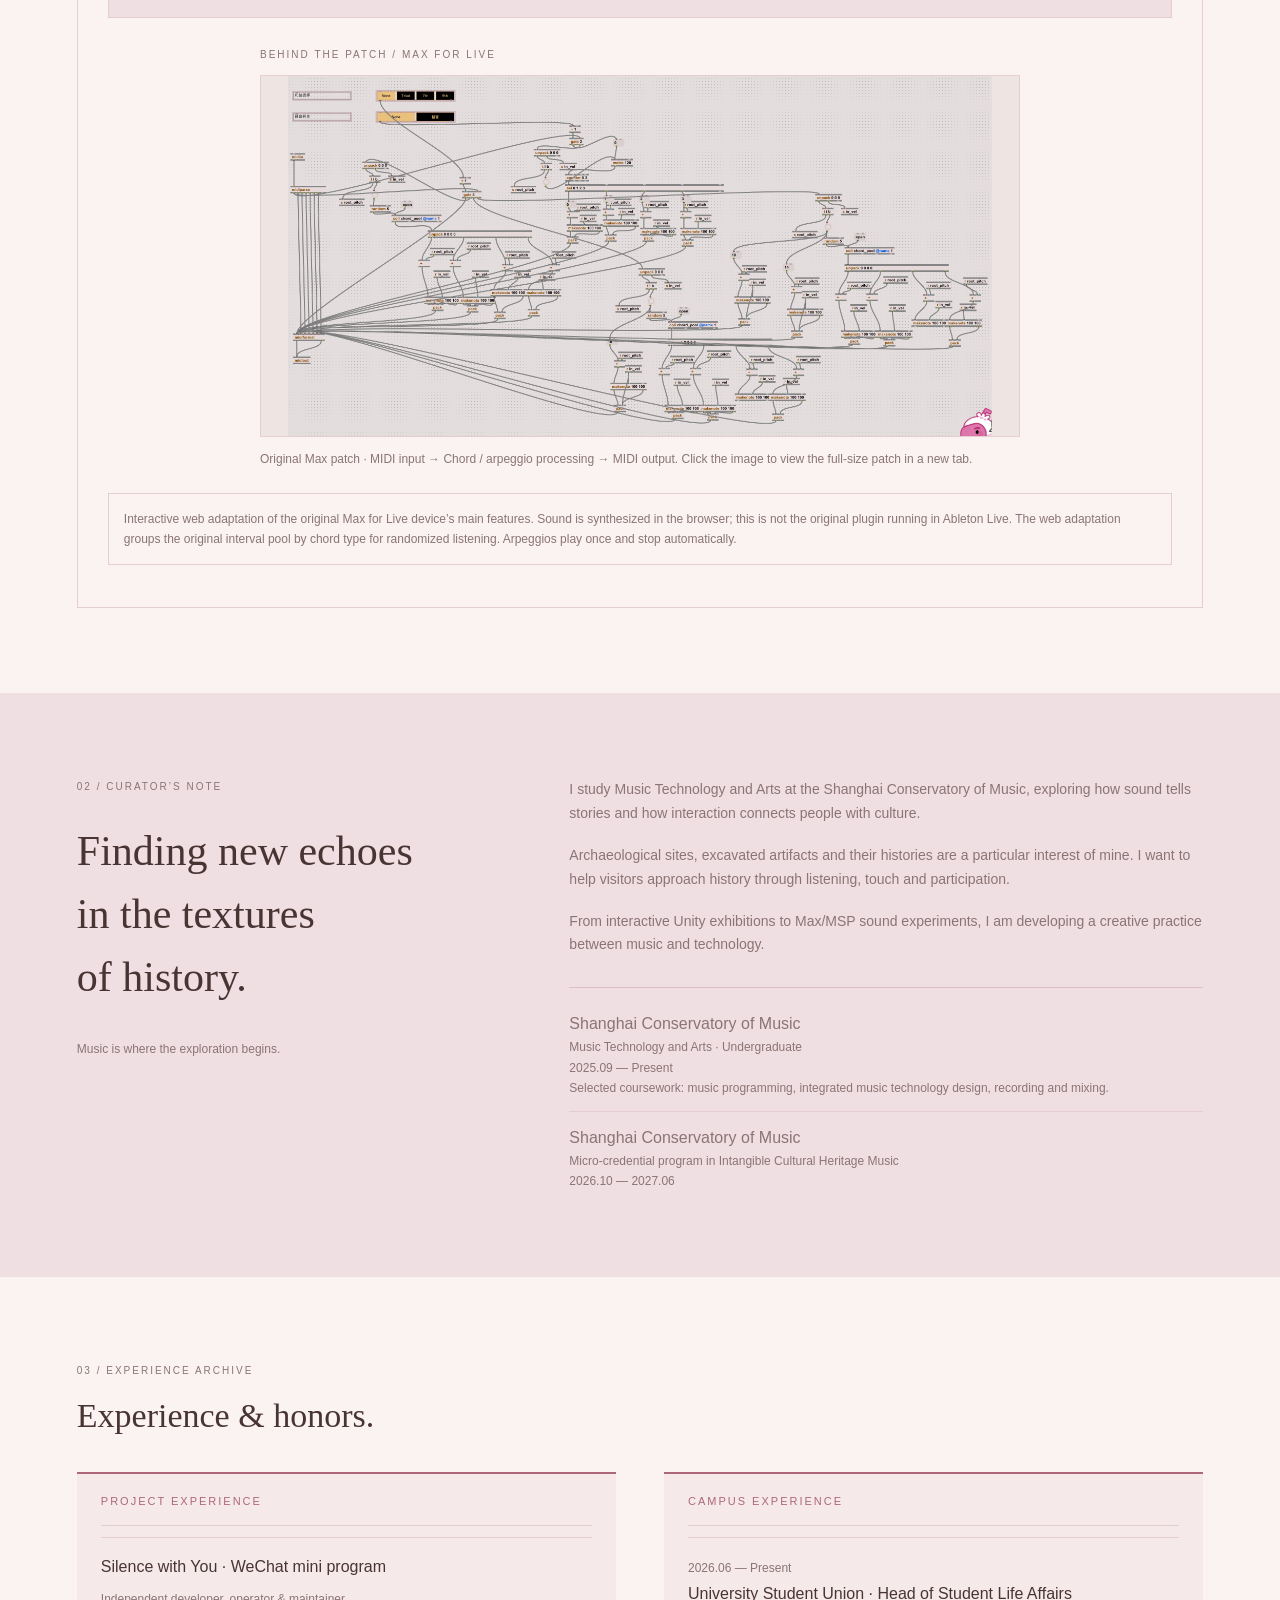
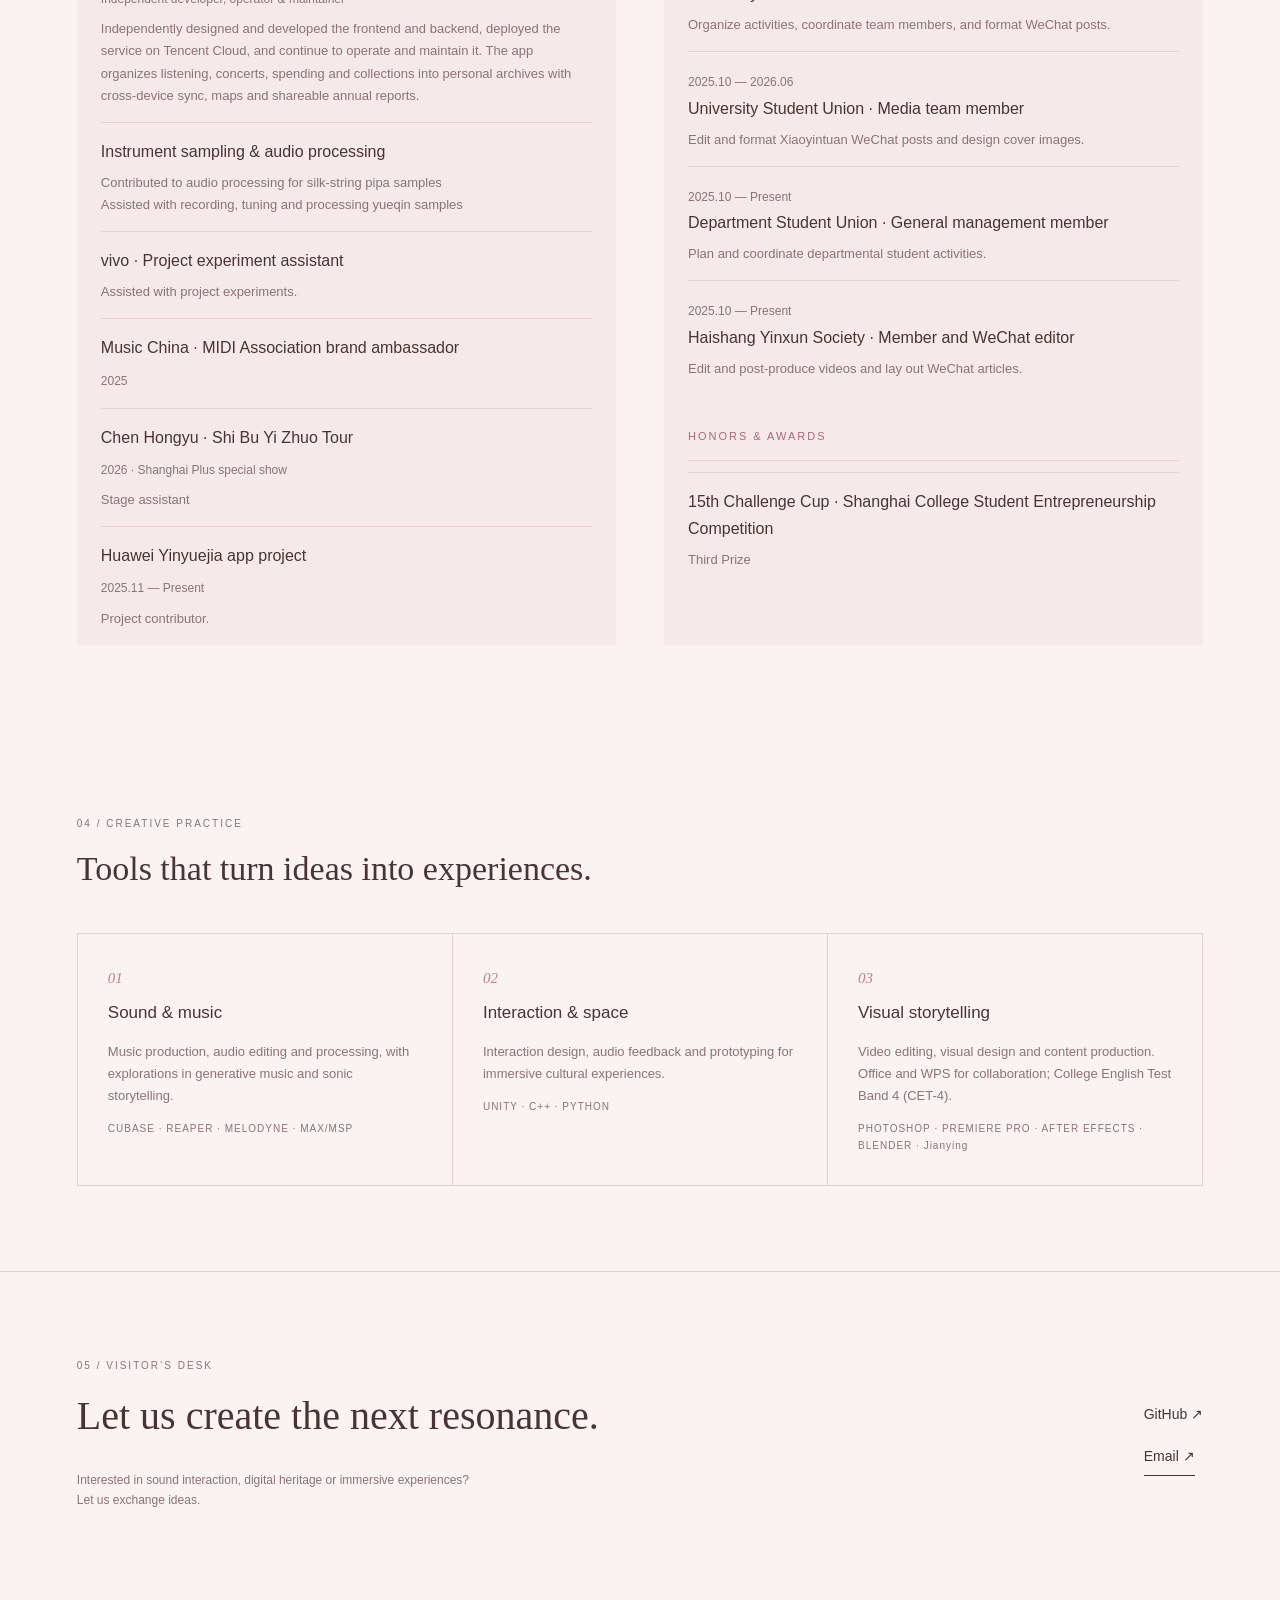
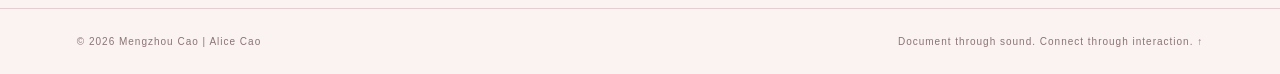
==== commit f39623ff: "Show the Music Garden gameplay image in both catalogue and exhibit details" ====
--- a/en.html
+++ b/en.html
@@ -21,8 +21,8 @@
 <section id="work"><div class="sectionhead"><div><h2>Digital collection</h2></div></div><div class="projects" id="projects" role="list"></div></section>
 <section id="experience-lab"><div class="kicker">02 / INTERACTIVE EXHIBITS</div><h2>An invitation to interact.</h2><p class="small">Discover the thinking behind each work through hands-on browser demos.</p><div class="lab" id="bronze-screening"><div class="lab-heading"><div><span class="kicker">EXHIBIT A · Year 1 · Spring</span><h3>Bronze Echoes</h3></div><span class="small">UNITY / INTERACTIVE SOUND / 2026</span></div><p>An interactive exhibition marking 50 years since the excavation of the tomb of Fu Hao</p><p class="small">Artifacts become instruments, and listening becomes a way into history. Watch the original Unity project unfold across rhythm, layered sound and an artifact gallery.</p><div class="film"><video id="bronze-video" controls playsinline preload="none" poster="assets/jijin-cover.png" aria-label="Bronze Echoes"><source src="assets/jijin-demo.mp4" type="video/mp4"></video><div class="film-caption"><span>Original project recording · 2:44 · Sound on recommended</span><span>Explore the recording ↓</span></div></div><div class="film-chapters"><button class="film-chapter" data-seek="0"><span>I / 00:00 ↗</span><strong>Campaign</strong><p>Strike the owl-shaped vessels and follow the rhythmic feedback.</p></button><button class="film-chapter" data-seek="80"><span>II / 01:20 ↗</span><strong>Phoenix</strong><p>Activate jade objects to bring musical layers into the space.</p></button><button class="film-chapter" data-seek="135"><span>III / 02:15 ↗</span><strong>Inscription</strong><p>Enter the final artifact display and explore its historical context.</p></button></div></div><div class="lab"><div class="lab-heading"><div><span class="kicker">EXHIBIT B · Year 1 · Spring</span><h3>From “We” to “Age of Romance”</h3></div><span class="small">Research overview & interactive charts</span></div><p class="small">Self-compiled database → Cleaning → Chinese tokenization → Word counts → Visualization & interpretation</p><div class="stats"><div><strong>50</strong><span>Concert reviews</span></div><div><strong>50,472</strong><span>Total characters</span></div><div><strong>5</strong><span>Cities</span></div><div><strong>44 / 6</strong><span>Fans (incl. new fans) / Casual audience</span></div></div><label class="small" for="city-select">Explore word frequencies from the report</label> <select id="city-select"><option>Overall</option><option>Zhengzhou</option><option>Nanchang</option><option>Yichang</option><option>Taiyuan</option><option>Chengdu</option></select><div id="bars" aria-live="polite"></div><p id="city-note" class="small"></p><p class="notice">Figures come from the June 2026 research report and are presented as published counts, without a live database connection. Counts are not normalized here and should not be used to compare emotional intensity across cities. Fans account for 88% of the 50 texts; findings describe this sample only.</p></div><div class="lab" id="chord-lab" data-lang="en"><div class="lab-heading"><div><span class="kicker">EXHIBIT C · Year 1 · Fall</span><h3>Chord Generator 2.0</h3></div><span class="small">MAX FOR LIVE / MIDI / WEB AUDIO</span></div><p class="small">Choose None, Triad, 7th or 9th, then press a key to hear the result. Switch on the arpeggiator to unfold the notes, or choose another harmony from the interval pool.</p><div class="chord-panel"><div class="chord-controls"><label>Root note<select id="chord-root"><option value="60">C4</option><option value="61">C♯4</option><option value="62">D4</option><option value="63">D♯4</option><option value="64">E4</option><option value="65">F4</option><option value="66">F♯4</option><option value="67">G4</option><option value="68">G♯4</option><option value="69">A4</option><option value="70">A♯4</option><option value="71">B4</option></select></label><div class="chord-mode-control"><span>Chord selection</span><div class="chord-mode-tabs" role="group" aria-label="Chord selection"><button type="button" data-chord-mode="none" aria-pressed="false">None</button><button type="button" data-chord-mode="triad" aria-pressed="true">Triad</button><button type="button" data-chord-mode="seventh" aria-pressed="false">7th</button><button type="button" data-chord-mode="ninth" aria-pressed="false">9th</button></div><input type="hidden" id="chord-mode" value="triad"></div><label class="arp-control"><input type="checkbox" id="chord-arp">Arpeggiator</label><label>Arpeggio speed<select id="chord-speed"><option value="0.24">Slow</option><option value="0.12" selected>120 ms · Original tempo</option><option value="0.08">Fast</option></select></label><label class="chord-volume">Volume<input id="chord-volume" type="range" min="0" max="100" value="70" aria-label="Volume"></label></div><div class="chord-readout"><div><small>INPUT</small><strong id="chord-input">C4</strong></div><div><small>OUTPUT</small><strong id="chord-output">C4 · E4 · G4</strong><span id="chord-name" class="chord-name">C major</span></div></div><div class="chord-keys" role="group" aria-label="Choose a root note to hear the result"><button class="chord-key " data-midi="60" aria-pressed="true">C</button><button class="chord-key accidental" data-midi="61" aria-pressed="false">C♯</button><button class="chord-key " data-midi="62" aria-pressed="false">D</button><button class="chord-key accidental" data-midi="63" aria-pressed="false">D♯</button><button class="chord-key " data-midi="64" aria-pressed="false">E</button><button class="chord-key " data-midi="65" aria-pressed="false">F</button><button class="chord-key accidental" data-midi="66" aria-pressed="false">F♯</button><button class="chord-key " data-midi="67" aria-pressed="false">G</button><button class="chord-key accidental" data-midi="68" aria-pressed="false">G♯</button><button class="chord-key " data-midi="69" aria-pressed="false">A</button><button class="chord-key accidental" data-midi="70" aria-pressed="false">A♯</button><button class="chord-key " data-midi="71" aria-pressed="false">B</button></div><p class="small">Computer keyboard: A W S E D F T G Y H U J · Octave 4</p><div class="chord-actions"><button id="chord-single">Hear single note</button><button class="chord-primary" id="chord-play">Hear generated chord</button><button id="chord-random">Another harmony</button><button id="chord-stop">Stop sound</button></div><div id="chord-status" role="status" aria-live="polite">Choose a key or press “Hear generated chord” to begin.</div></div><figure class="max-patch"><div class="kicker">BEHIND THE PATCH / MAX FOR LIVE</div><a href="assets/chord-max-patch.png" target="_blank" rel="noopener" aria-label="Open full-size Max patch screenshot in a new tab"><img src="assets/chord-max-patch.png" width="1372" height="702" loading="lazy" alt="Original Chord Generator 2.0 Max patch, with MIDI input, chord selection, arpeggiator and MIDI output connections"></a><figcaption>Original Max patch · MIDI input → Chord / arpeggio processing → MIDI output. Click the image to view the full-size patch in a new tab.</figcaption></figure><p class="notice">Interactive web adaptation of the original Max for Live device’s main features. Sound is synthesized in the browser; this is not the original plugin running in Ableton Live. The web adaptation groups the original interval pool by chord type for randomized listening. Arpeggios play once and stop automatically.</p></div></section><section id="about" class="about"><div><div class="kicker">02 / CURATOR’S NOTE</div><h2>Finding new echoes<br>in the textures<br>of history.</h2><span class="small">Music is where the exploration begins.</span></div><div class="about-copy"><p>I study Music Technology and Arts at the Shanghai Conservatory of Music, exploring how sound tells stories and how interaction connects people with culture.</p><p>Archaeological sites, excavated artifacts and their histories are a particular interest of mine. I want to help visitors approach history through listening, touch and participation.</p><p>From interactive Unity exhibitions to Max/MSP sound experiments, I am developing a creative practice between music and technology.</p><div class="edu"><div class="edu-row"><strong>Shanghai Conservatory of Music</strong>Music Technology and Arts · Undergraduate<br>2025.09 — Present<br><span class="small">Selected coursework: music programming, integrated music technology design, recording and mixing.</span></div><div class="edu-row"><strong>Shanghai Conservatory of Music</strong>Micro-credential program in Intangible Cultural Heritage Music<br>2026.10 — 2027.06</div></div></div></section>
 <section id="experience"><div class="kicker">03 / EXPERIENCE ARCHIVE</div><h2>Experience & honors.</h2><div class="resume-columns"><div><h3 class="resume-label">PROJECT EXPERIENCE</h3><div class="entry"><h3>Silence with You · WeChat mini program</h3><span class="small">Independent developer, operator & maintainer</span><p>Independently designed and developed the frontend and backend, deployed the service on Tencent Cloud, and continue to operate and maintain it. The app organizes listening, concerts, spending and collections into personal archives with cross-device sync, maps and shareable annual reports.</p></div><div class="entry"><h3>Instrument sampling & audio processing</h3><p>Contributed to audio processing for silk-string pipa samples<br>Assisted with recording, tuning and processing yueqin samples</p></div><div class="entry"><h3>vivo · Project experiment assistant</h3><p>Assisted with project experiments.</p></div><div class="entry"><h3>Music China · MIDI Association brand ambassador</h3><span class="small">2025</span></div><div class="entry"><h3>Chen Hongyu · Shi Bu Yi Zhuo Tour</h3><span class="small">2026 · Shanghai Plus special show</span><p>Stage assistant</p></div><div class="entry"><h3>Huawei Yinyuejia app project</h3><span class="small">2025.11 — Present</span><p>Project contributor.</p></div></div><div><h3 class="resume-label">CAMPUS EXPERIENCE</h3><div class="entry"><span class="small">2026.06 — Present</span><h3>University Student Union · Head of Student Life Affairs</h3><p>Organize activities, coordinate team members, and format WeChat posts.</p></div><div class="entry"><span class="small">2025.10 — 2026.06</span><h3>University Student Union · Media team member</h3><p>Edit and format Xiaoyintuan WeChat posts and design cover images.</p></div><div class="entry"><span class="small">2025.10 — Present</span><h3>Department Student Union · General management member</h3><p>Plan and coordinate departmental student activities.</p></div><div class="entry"><span class="small">2025.10 — Present</span><h3>Haishang Yinxun Society · Member and WeChat editor</h3><p>Edit and post-produce videos and lay out WeChat articles.</p></div><h3 class="resume-label" style="margin-top:32px">HONORS & AWARDS</h3><div class="entry"><h3>15th Challenge Cup · Shanghai College Student Entrepreneurship Competition</h3><p>Third Prize</p></div></div></div></section><section id="skills"><div class="kicker">04 / CREATIVE PRACTICE</div><h2>Tools that turn ideas into experiences.</h2><div class="tools"><div class="tool"><span class="num">01</span><h3>Sound & music</h3><p>Music production, audio editing and processing, with explorations in generative music and sonic storytelling.</p><span class="tags">CUBASE · REAPER · MELODYNE · MAX/MSP</span></div><div class="tool"><span class="num">02</span><h3>Interaction & space</h3><p>Interaction design, audio feedback and prototyping for immersive cultural experiences.</p><span class="tags">UNITY · C++ · PYTHON</span></div><div class="tool"><span class="num">03</span><h3>Visual storytelling</h3><p>Video editing, visual design and content production. Office and WPS for collaboration; College English Test Band 4 (CET-4).</p><span class="tags">PHOTOSHOP · PREMIERE PRO · AFTER EFFECTS · BLENDER · Jianying</span></div></div></section><section id="contact" class="contact"><div><div class="kicker">05 / VISITOR’S DESK</div><h2>Let us create the next resonance.</h2><p class="small">Interested in sound interaction, digital heritage or immersive experiences? Let us exchange ideas.</p></div><div class="contact-links"><a href="https://github.com/Alice0723" target="_blank" rel="noopener">GitHub ↗</a><button class="textlink" style="background:none;border-width:0 0 1px;color:inherit" id="contactBtn">Email ↗</button></div></section></main><footer><span>© 2026 Mengzhou Cao | Alice Cao</span><span>Document through sound. Connect through interaction. <a href="#">↑</a></span></footer><dialog id="detail" aria-labelledby="detail-title"><button class="close" aria-label="Close details">×</button><div id="detail-body"></div></dialog><script>
-const works=[{title:'Bronze Echoes',subtitle:'An interactive exhibition marking 50 years since the excavation of the tomb of Fu Hao',type:'culture sound',tags:'UNITY / INTERACTIVE SOUND / 2026 · Year 1 Spring',state:'Year 1 · Spring project',color:'#936475',accent:'#ecd0c5',art:'bronze',description:'An interactive exhibition connecting artifacts excavated from the tomb of Fu Hao with sound. By striking and activating objects, visitors enter a space shaped by music and history.',interaction:'In Chapter I, a pair of owl-shaped bronze vessels triggers kick and snare sounds. Chapter II adds musical layers as jade objects light up. Chapter III presents a browsable display with artifact information and collection details.',tools:'Unity · C# · Layered audio interaction',note:'The cover features the original project title artwork. Watch the complete recording below and jump between chapters.'}, {title:'Music Garden',subtitle:'VR music education · School History Museum project · Sophomore fall final assignment',type:'sound creative',tags:'UNITY / VR / MUSIC EDUCATION',state:'Prototype iteration',color:'#7e7289',accent:'#edd6e3',art:'music',description:'A VR music learning project built with the Unity engine, combining staff notation, solfege recognition and rhythm performance. Visual notes and interaction in an immersive environment help learners understand pitch and beat.',interaction:'Learners progress from staff notation and solfege recognition to full performance, receiving feedback on early hits and incorrect notes.',tools:'Unity · VR · C# · MIDI',note:'This entry presents the current design direction. Gameplay video and learning-flow screenshots will be added.'},{title:'Chord Generator 2.0',subtitle:'Year 1 · Fall project · Ableton Live MIDI effect',type:'sound creative',tags:'MAX FOR LIVE / MIDI EFFECT / 2025',state:'Year 1 · Fall project',color:'#bd8d88',accent:'#f7ded2',art:'wave',description:'A Max for Live MIDI effect for Ableton Live. Incoming notes, root pitch and velocity drive chord generation and arpeggiation, turning music programming into a creative tool.',interaction:'The interface offers None, Triad, 7th and 9th chord settings and a separate arpeggiator switch. An interval pool and random selection logic feed MIDI output to a downstream instrument.',tools:'Max/MSP · Max for Live · Ableton Live',note:'Explore the web audio adaptation below. It demonstrates the main interaction with synthesized sound; the original device runs inside Ableton Live.'}];
-function graphic(w){if(w.title==='和弦器 2.0'||w.title==='Chord Generator 2.0')return '<img class="patch-cover" src="assets/chord-max-patch.png" alt="" loading="lazy">';if(w.art==='bronze')return '<img class="real-cover" src="assets/jijin-cover.png" alt="" loading="lazy">';let lines='';if(w.art==='bronze'){return `<svg viewBox="0 0 550 300" fill="none" aria-hidden="true"><g stroke="${w.accent}" stroke-width="1.1"><path d="M192 72l-22 34 6 98 34 24h36l18-32-7-85-20-39zM358 72l22 34-6 98-34 24h-36l-18-32 7-85 20-39z"/><path d="M192 72l-6-20 28 16 23 4 12-17 8 56M358 72l6-20-28 16-23 4-12-17-8 56"/><circle cx="205" cy="111" r="18"/><circle cx="238" cy="111" r="13"/><circle cx="345" cy="111" r="18"/><circle cx="312" cy="111" r="13"/><path d="M198 153q37-28 48 8l-3 38h-38zM352 153q-37-28-48 8l3 38h38zM206 168h32m-28 10h22M312 168h32m-28 10h22M211 229v15m28-15v15m72-15v15m28-15v15"/><ellipse cx="275" cy="170" rx="170" ry="91" stroke-opacity=".2"/><path d="M60 150h77m277 0h76" stroke-dasharray="2 5"/></g></svg>`}if(w.art==='city'){for(let i=0;i<9;i++){let x=90+i*45,y=125+Math.sin(i)*12;lines+=`<path d="M${x} ${y}l20-20 30 20m-43-4v40h35v-40"/>`}return `<svg viewBox="0 0 550 300" fill="none" aria-hidden="true"><g stroke="${w.accent}" stroke-width="1" opacity=".8"><path d="M0 227q140-70 270 0t280-10M0 241q140-70 270 0t280-10M60 196h430l-35-28H100zM115 167h310M155 93h242l-27-20H180zM174 94v35m200-35v35"/>${lines}<circle cx="290" cy="100" r="64" stroke-opacity=".3"/><path d="M275 15v240M0 210h550" stroke-dasharray="2 6" stroke-opacity=".4"/></g></svg>`}if(w.art==='music'){for(let i=0;i<5;i++)lines+=`<path d="M70 ${110+i*17}h410"/>`;return `<svg viewBox="0 0 550 300" fill="none" aria-hidden="true"><circle cx="430" cy="76" r="32" fill="${w.accent}" opacity=".16"/><g stroke="${w.accent}" stroke-width="1" opacity=".4">${lines}<path d="M0 265q100-65 210-12t340-22"/></g><g fill="${w.accent}"><ellipse cx="175" cy="177" rx="12" ry="8" transform="rotate(-25 175 177)"/><ellipse cx="257" cy="151" rx="12" ry="8" transform="rotate(-25 257 151)"/><ellipse cx="340" cy="134" rx="12" ry="8" transform="rotate(-25 340 134)"/></g><path d="M186 177v-66m82 40V85m83 49V68" stroke="${w.accent}" stroke-width="2"/></svg>`}for(let i=0;i<60;i++){let x=70+i*7,h=(Math.sin(i*.4)**2*.7+.3)*Math.sin(Math.PI*i/60)*135;lines+=`<path d="M${x} ${150-h/2}v${h}"/>`}return `<svg viewBox="0 0 550 300" fill="none" aria-hidden="true"><g stroke="${w.accent}" stroke-width="2">${lines}</g><circle cx="275" cy="150" r="105" stroke="${w.accent}" opacity=".18"/></svg>`}
+const works=[{title:'Bronze Echoes',subtitle:'An interactive exhibition marking 50 years since the excavation of the tomb of Fu Hao',type:'culture sound',tags:'UNITY / INTERACTIVE SOUND / 2026 · Year 1 Spring',state:'Year 1 · Spring project',color:'#936475',accent:'#ecd0c5',art:'bronze',description:'An interactive exhibition connecting artifacts excavated from the tomb of Fu Hao with sound. By striking and activating objects, visitors enter a space shaped by music and history.',interaction:'In Chapter I, a pair of owl-shaped bronze vessels triggers kick and snare sounds. Chapter II adds musical layers as jade objects light up. Chapter III presents a browsable display with artifact information and collection details.',tools:'Unity · C# · Layered audio interaction',note:'The cover features the original project title artwork. Watch the complete recording below and jump between chapters.'}, {title:'Music Garden',subtitle:'VR music education · School History Museum project · Sophomore fall final assignment',type:'sound creative',tags:'UNITY / VR / MUSIC EDUCATION',state:'Prototype iteration',color:'#7e7289',accent:'#edd6e3',art:'music-garden',description:'A VR music learning project built with the Unity engine, combining staff notation, solfege recognition and rhythm performance. Visual notes and interaction in an immersive environment help learners understand pitch and beat.',interaction:'Learners progress from staff notation and solfege recognition to full performance, receiving feedback on early hits and incorrect notes.',tools:'Unity · VR · C# · MIDI',note:'The cover shows the in-game performance screen.'},{title:'Chord Generator 2.0',subtitle:'Year 1 · Fall project · Ableton Live MIDI effect',type:'sound creative',tags:'MAX FOR LIVE / MIDI EFFECT / 2025',state:'Year 1 · Fall project',color:'#bd8d88',accent:'#f7ded2',art:'wave',description:'A Max for Live MIDI effect for Ableton Live. Incoming notes, root pitch and velocity drive chord generation and arpeggiation, turning music programming into a creative tool.',interaction:'The interface offers None, Triad, 7th and 9th chord settings and a separate arpeggiator switch. An interval pool and random selection logic feed MIDI output to a downstream instrument.',tools:'Max/MSP · Max for Live · Ableton Live',note:'Explore the web audio adaptation below. It demonstrates the main interaction with synthesized sound; the original device runs inside Ableton Live.'}];
+function graphic(w){if(w.art==='music-garden')return '<img class="real-cover" src="assets/music-garden-cover.svg" alt="Music Garden performance screen with staff notation" loading="lazy">';if(w.title==='和弦器 2.0'||w.title==='Chord Generator 2.0')return '<img class="patch-cover" src="assets/chord-max-patch.png" alt="" loading="lazy">';if(w.art==='bronze')return '<img class="real-cover" src="assets/jijin-cover.png" alt="" loading="lazy">';let lines='';if(w.art==='bronze'){return `<svg viewBox="0 0 550 300" fill="none" aria-hidden="true"><g stroke="${w.accent}" stroke-width="1.1"><path d="M192 72l-22 34 6 98 34 24h36l18-32-7-85-20-39zM358 72l22 34-6 98-34 24h-36l-18-32 7-85 20-39z"/><path d="M192 72l-6-20 28 16 23 4 12-17 8 56M358 72l6-20-28 16-23 4-12-17-8 56"/><circle cx="205" cy="111" r="18"/><circle cx="238" cy="111" r="13"/><circle cx="345" cy="111" r="18"/><circle cx="312" cy="111" r="13"/><path d="M198 153q37-28 48 8l-3 38h-38zM352 153q-37-28-48 8l3 38h38zM206 168h32m-28 10h22M312 168h32m-28 10h22M211 229v15m28-15v15m72-15v15m28-15v15"/><ellipse cx="275" cy="170" rx="170" ry="91" stroke-opacity=".2"/><path d="M60 150h77m277 0h76" stroke-dasharray="2 5"/></g></svg>`}if(w.art==='city'){for(let i=0;i<9;i++){let x=90+i*45,y=125+Math.sin(i)*12;lines+=`<path d="M${x} ${y}l20-20 30 20m-43-4v40h35v-40"/>`}return `<svg viewBox="0 0 550 300" fill="none" aria-hidden="true"><g stroke="${w.accent}" stroke-width="1" opacity=".8"><path d="M0 227q140-70 270 0t280-10M0 241q140-70 270 0t280-10M60 196h430l-35-28H100zM115 167h310M155 93h242l-27-20H180zM174 94v35m200-35v35"/>${lines}<circle cx="290" cy="100" r="64" stroke-opacity=".3"/><path d="M275 15v240M0 210h550" stroke-dasharray="2 6" stroke-opacity=".4"/></g></svg>`}if(w.art==='music'){for(let i=0;i<5;i++)lines+=`<path d="M70 ${110+i*17}h410"/>`;return `<svg viewBox="0 0 550 300" fill="none" aria-hidden="true"><circle cx="430" cy="76" r="32" fill="${w.accent}" opacity=".16"/><g stroke="${w.accent}" stroke-width="1" opacity=".4">${lines}<path d="M0 265q100-65 210-12t340-22"/></g><g fill="${w.accent}"><ellipse cx="175" cy="177" rx="12" ry="8" transform="rotate(-25 175 177)"/><ellipse cx="257" cy="151" rx="12" ry="8" transform="rotate(-25 257 151)"/><ellipse cx="340" cy="134" rx="12" ry="8" transform="rotate(-25 340 134)"/></g><path d="M186 177v-66m82 40V85m83 49V68" stroke="${w.accent}" stroke-width="2"/></svg>`}for(let i=0;i<60;i++){let x=70+i*7,h=(Math.sin(i*.4)**2*.7+.3)*Math.sin(Math.PI*i/60)*135;lines+=`<path d="M${x} ${150-h/2}v${h}"/>`}return `<svg viewBox="0 0 550 300" fill="none" aria-hidden="true"><g stroke="${w.accent}" stroke-width="2">${lines}</g><circle cx="275" cy="150" r="105" stroke="${w.accent}" opacity=".18"/></svg>`}
 works.push({title:'From “We” to “Age of Romance”',subtitle:'Python text analysis with a self-compiled concert review database · Year 1 Spring',type:'creative',tags:'PYTHON / TEXT ANALYSIS / 2026',state:'Year 1 · Spring project',color:'#ab7d91',accent:'#f6dcd9',art:'wave',description:'A Python text analysis project using a self-compiled database of 50 Xiaohongshu concert reviews across five cities, combining cleaning, tokenization, frequency counts and cultural interpretation.',interaction:'Pandas cleans the data, while Jieba and a custom dictionary tokenize domain-specific terms. WordCloud and Matplotlib produce visualizations. This page offers interactive browsing of published results.',tools:'Python · Pandas · Jieba · WordCloud · Matplotlib',note:'The sample contains 50 texts and 50,472 characters: 44 fan reviews (including new fans) and 6 casual-audience reviews. Results describe this sample, not all audiences. The site does not run live Python analysis or connect to the source database.'});
 works.push({title:'Silence with You',subtitle:'Digital archives for listening & concert memories · Independently developed, operated and maintained',type:'creative',tags:'WECHAT MINI PROGRAM / FULL STACK / DIGITAL ARCHIVE',state:'Independently operated',color:'#9b7e9e',accent:'#f5dce6',art:'music',description:'A fan-oriented WeChat mini program centered on musician Wang Sulong. It turns listening, concert participation and collections into personal archives to revisit, explore and share. I independently handle product design, full-stack development, deployment, operations and maintenance.',interaction:'Six modules cover the home dashboard, concert memories, collections, activity statistics, annual reports and support. Features include song unlocks, concert logs, spending records, timelines, map connections and portrait-format annual report images.',tools:'WeChat mini program · JavaScript · Node.js / Express · MySQL · Self-hosted on Tencent Cloud',note:'Technical highlights include stable record identifiers and deletion markers for cross-device sync, plus OffscreenCanvas for annual report images. Scan the mini program code below with WeChat to try it. Screenshots and video will be added.'});
 const projects=document.querySelector('#projects');projects.innerHTML=works.map((w,i)=>`<div role="listitem"><button type="button" class="project" data-index="${i}" aria-haspopup="dialog"><div class="cover" aria-hidden="true" style="background:${w.color}">${graphic(w)}</div><div class="project-copy"><div class="project-title"><h3>${w.title}</h3></div><p>${w.subtitle}</p></div><div class="catalogue-open" aria-hidden="true"><span>View </span>↗</div></button></div>`).join('');
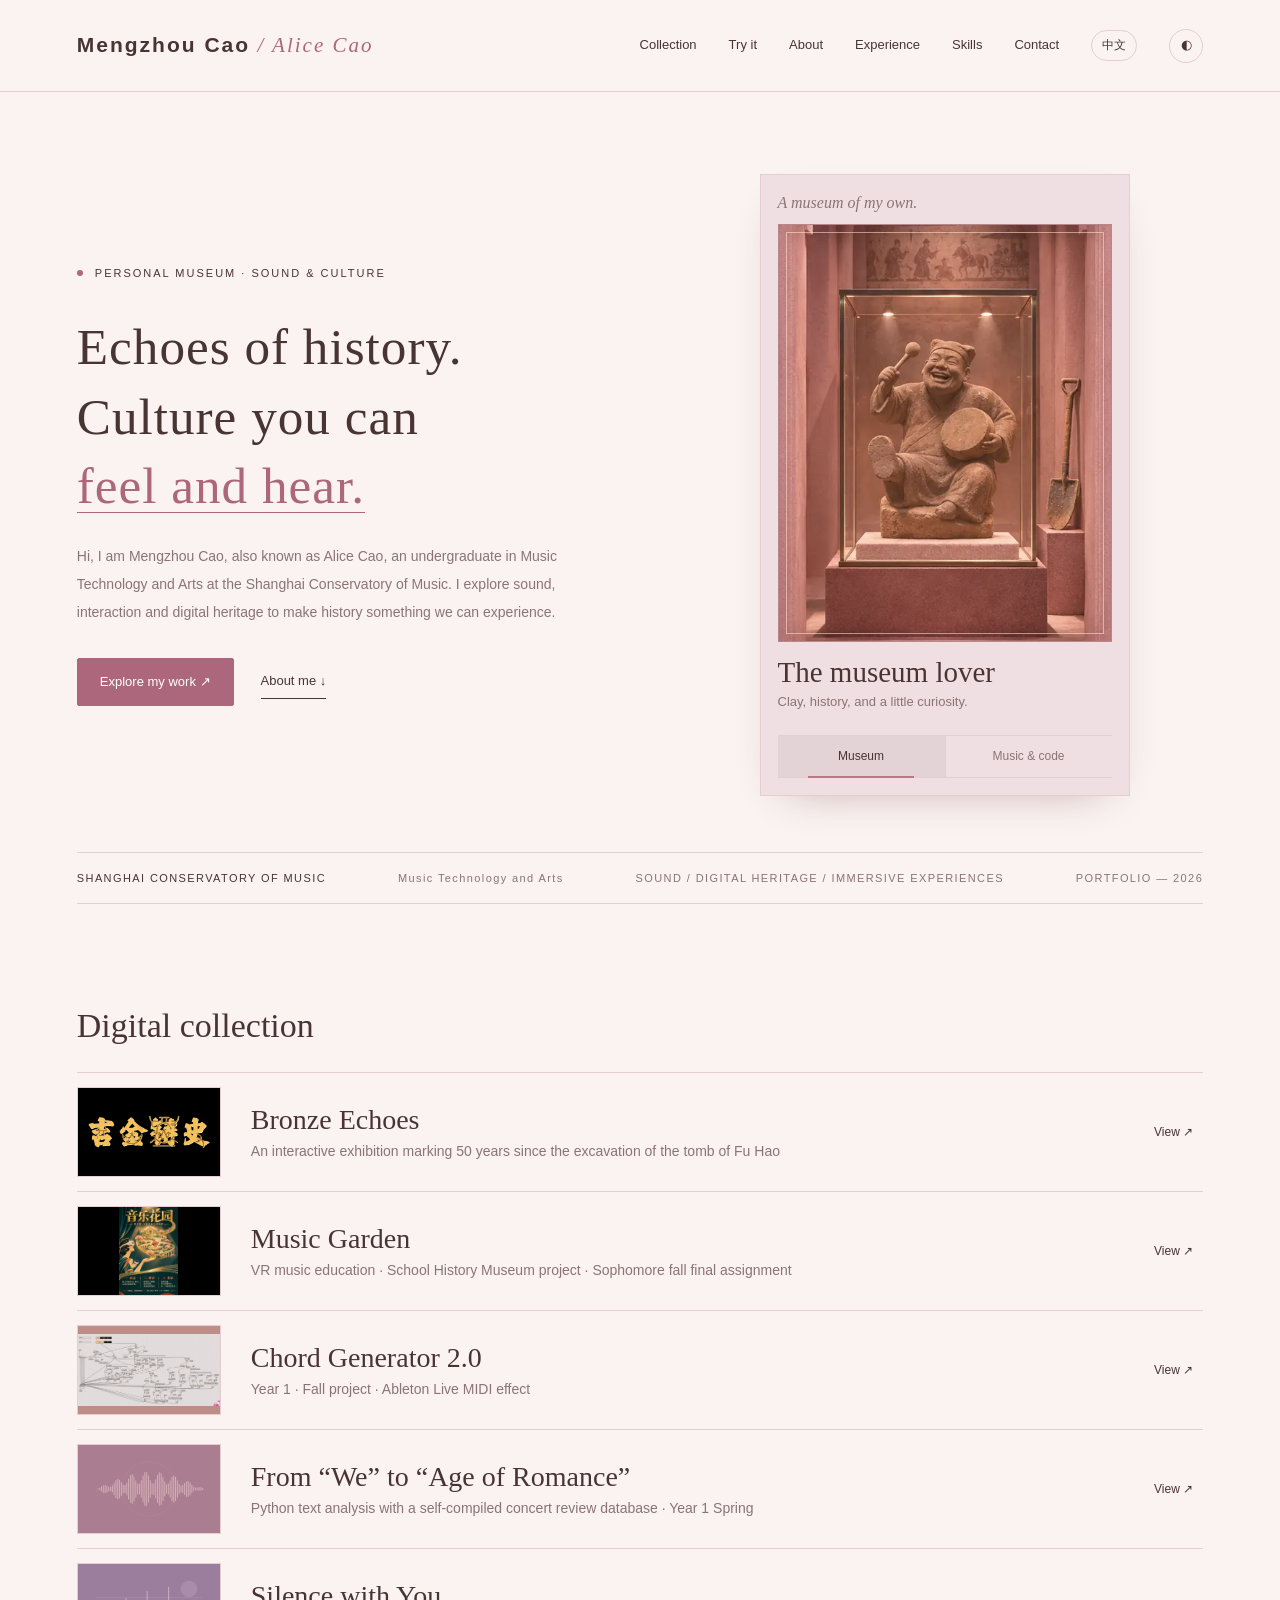
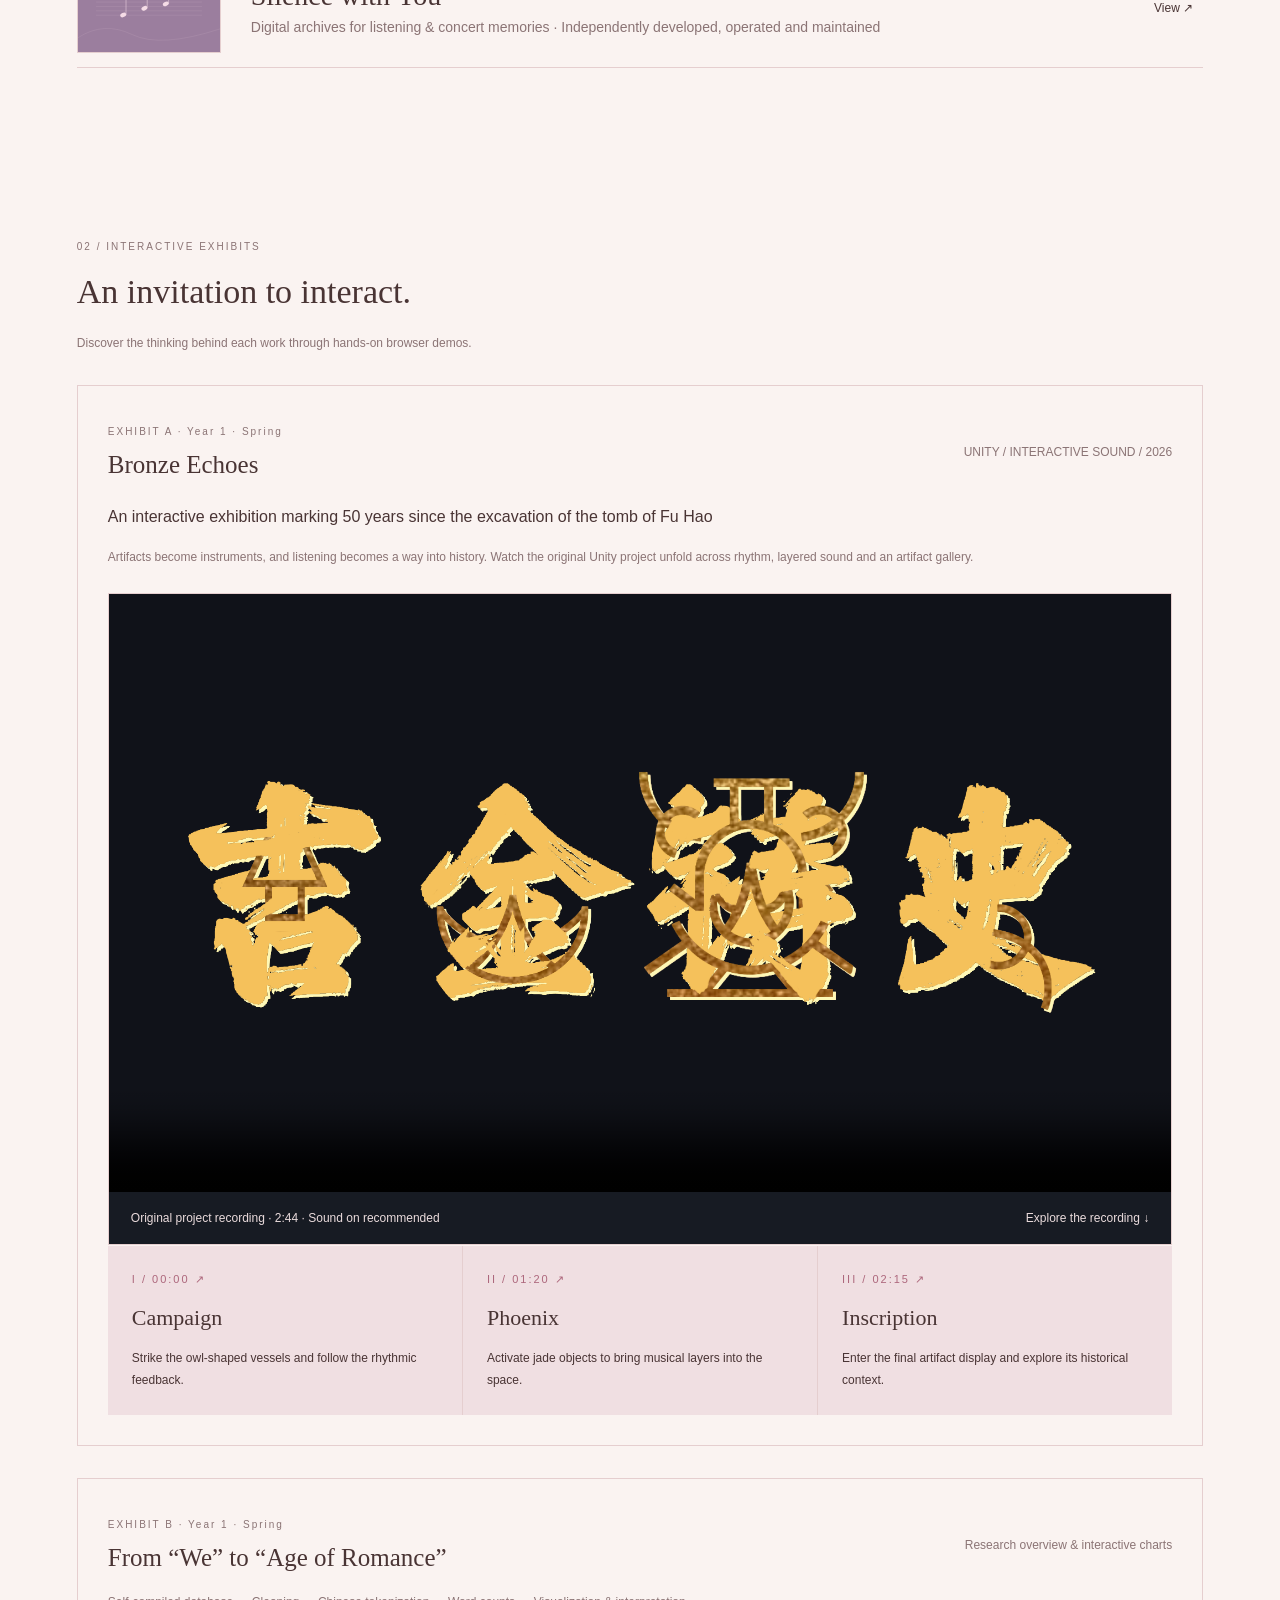
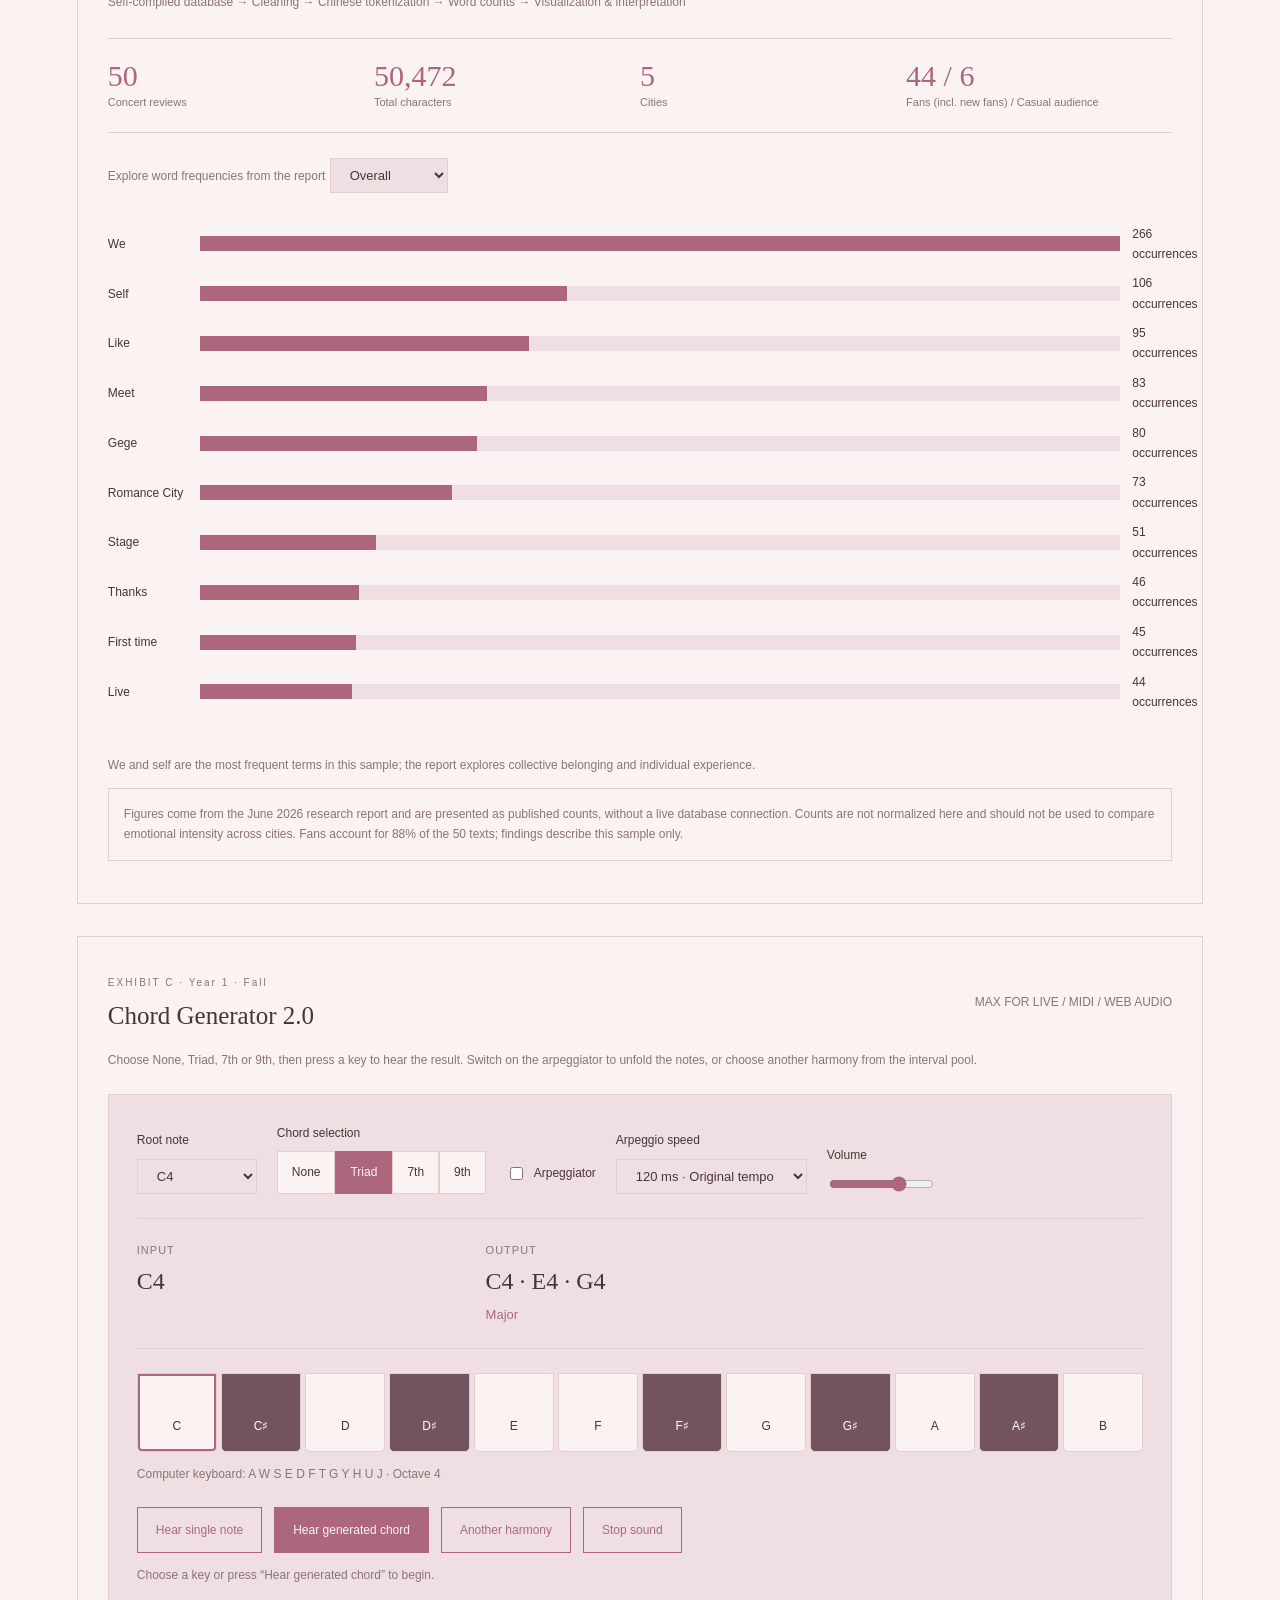
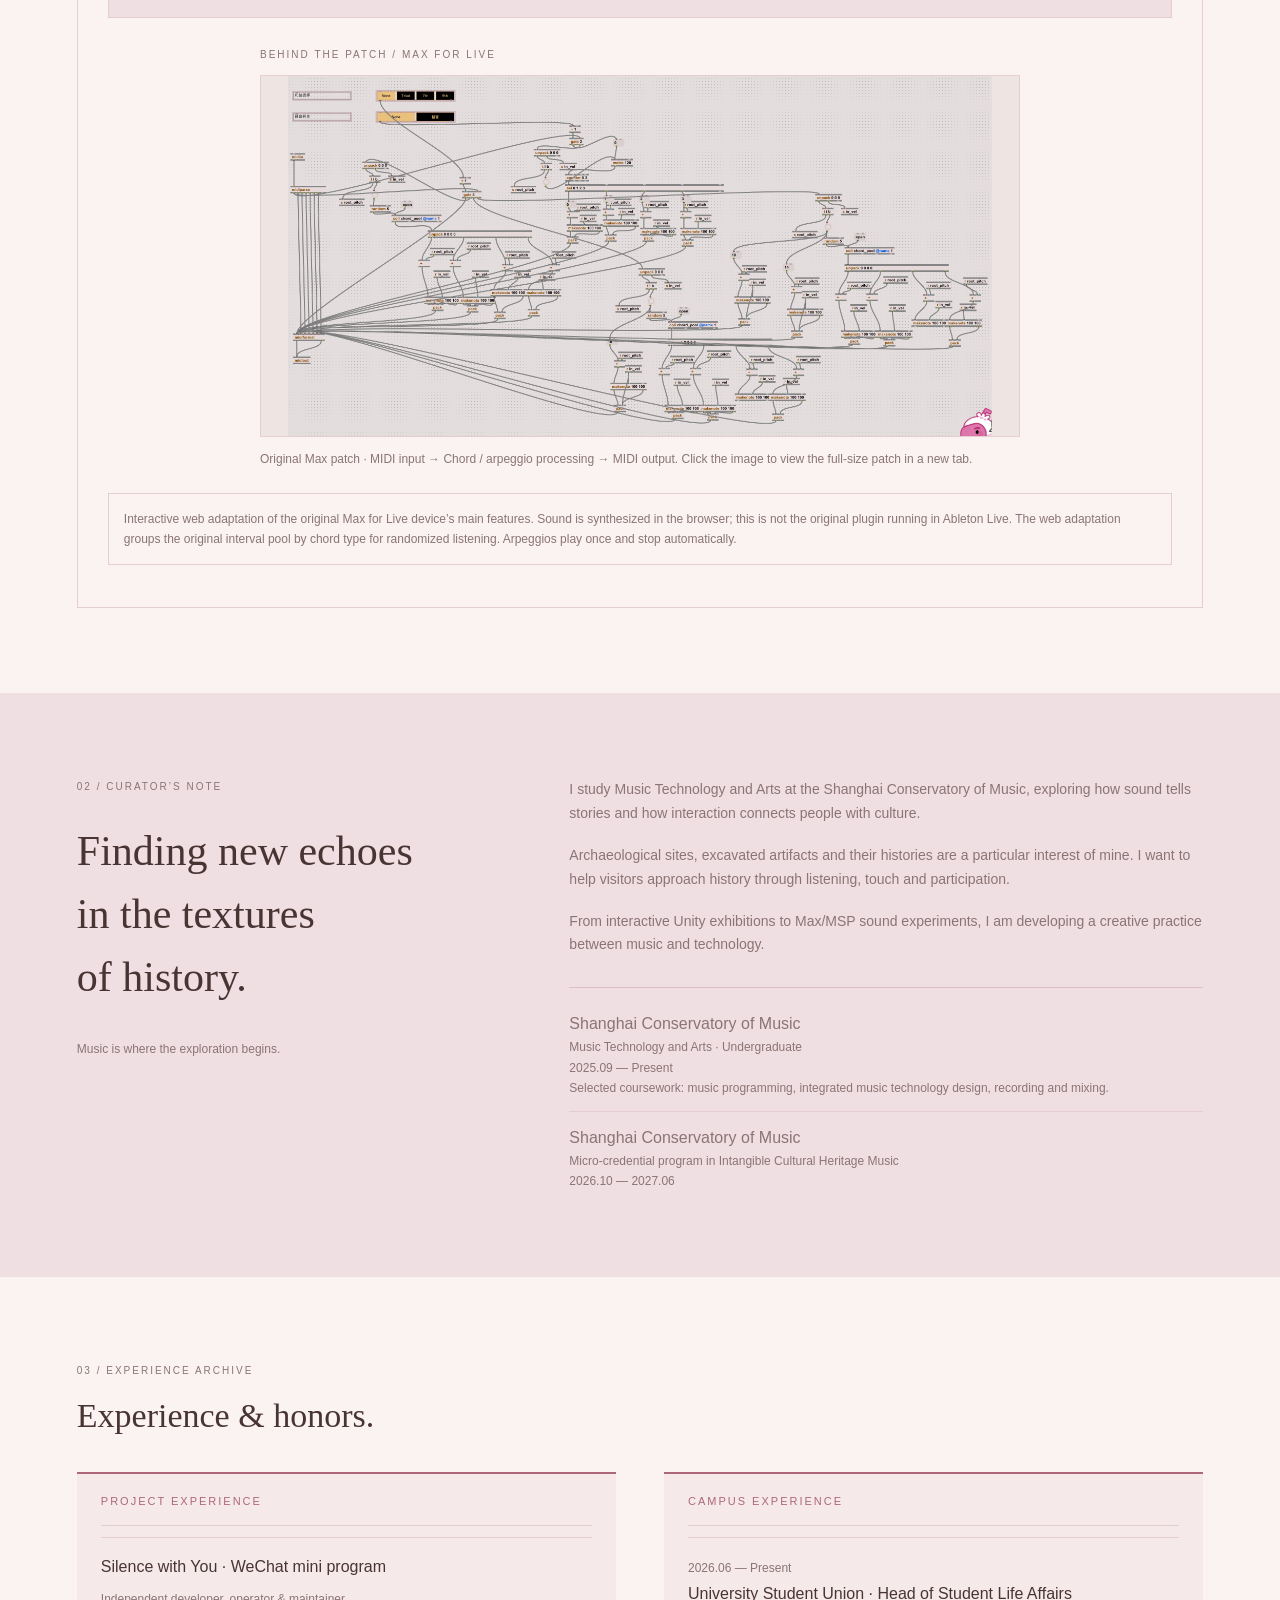
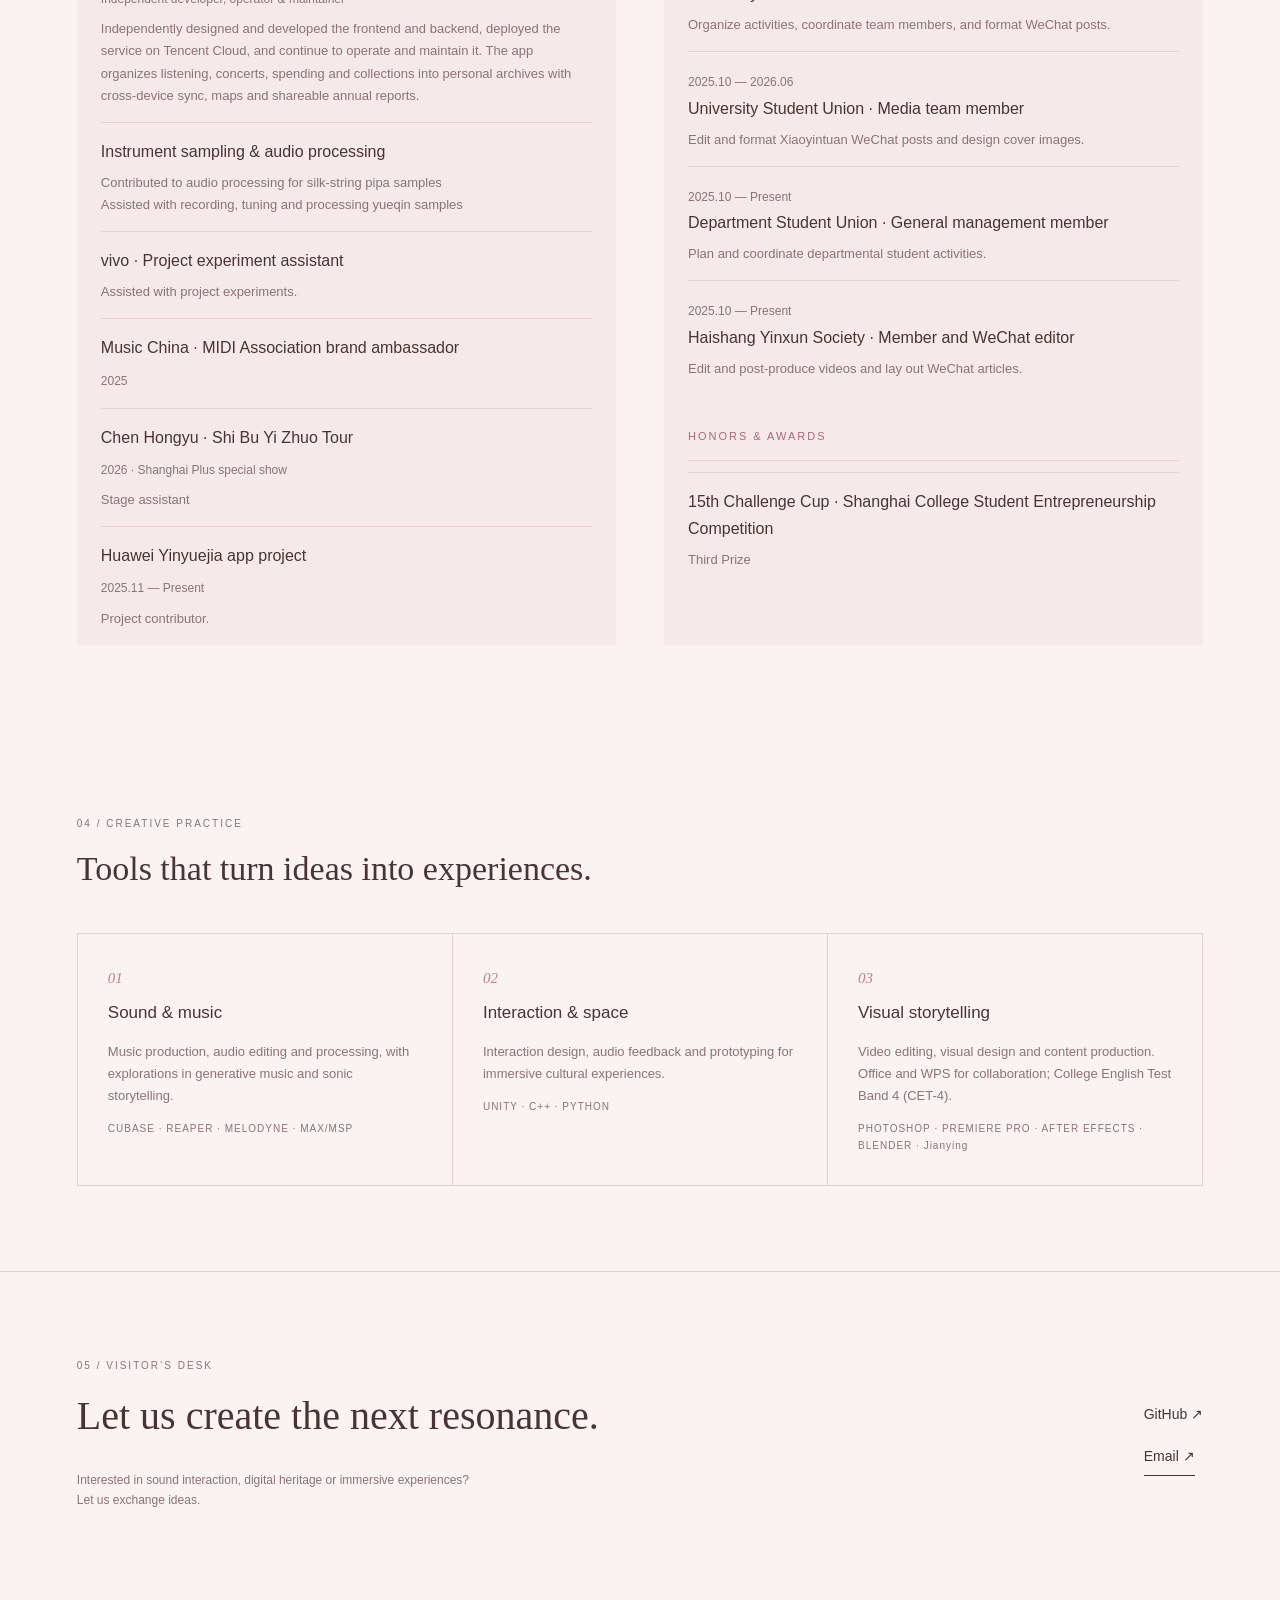
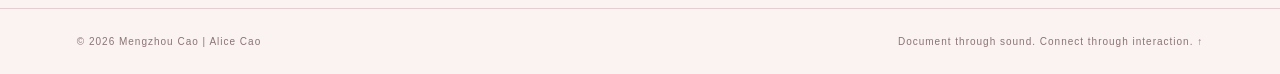
==== commit cba6b9ce: "Replace the old Music Garden screenshot with the current gameplay poster" ====
--- a/en.html
+++ b/en.html
@@ -17,12 +17,12 @@
 #detail .catalogue-display{margin:14px 0 20px;height:auto;aspect-ratio:16/9;border-width:1px}
 #detail .catalogue-display img,#work .cover img{max-width:100%;max-height:100%;object-fit:contain}
 @media(max-width:560px){#work .catalogue-open{padding-right:4px}#work .catalogue-open span{display:none}}
-</style></head><body><header><a class="brand" href="#">Mengzhou Cao<i> / Alice Cao</i></a><nav aria-label="Main navigation"><a href="#work">Collection</a><a href="#experience-lab">Try it</a><a href="#about">About</a><a href="#experience">Experience</a><a href="#skills">Skills</a><a href="#contact">Contact</a><a class="language-switch" href="index.html" lang="zh-CN" onclick="localStorage.setItem('portfolio-language','zh')">中文</a><button class="circle" id="theme" aria-label="Toggle light and dark theme">◐</button></nav></header><main><div class="hero"><div><div class="eyebrow"><span class="dot"></span>PERSONAL MUSEUM · SOUND & CULTURE</div><h1>Echoes of history.<br>Culture you can<br><em>feel and hear.</em></h1><p class="intro">Hi, I am Mengzhou Cao, also known as Alice Cao, an undergraduate in Music Technology and Arts at the Shanghai Conservatory of Music. I explore sound, interaction and digital heritage to make history something we can experience.</p><div class="hero-actions"><a class="primary" href="#work">Explore my work <span aria-hidden="true">↗</span></a><a class="textlink" href="#about">About me ↓</a></div></div><div class="museum-scenes" id="museum-world" data-lang="en"><p class="world-heading">A museum of my own.</p><div class="scene-stage" tabindex="0" role="group" aria-label="Exhibition images. Use the arrow keys to switch scenes."><div class="scene-image" role="img" aria-label="Terracotta storyteller in a glass case with an archaeological shovel nearby" aria-hidden="false"><div class="scene-picture"></div></div><div class="scene-image" role="img" aria-label="A music workstation with microphone, audio interface, speakers and a miniature model" aria-hidden="true"><div class="scene-picture"></div></div></div><h2 class="world-title">The museum lover</h2><p class="world-caption" aria-live="polite">Clay, history, and a little curiosity.</p><div class="world-tabs" role="group" aria-label="Choose an exhibition scene"><button type="button" data-world-face="0" aria-pressed="true">Museum</button><button type="button" data-world-face="1" aria-pressed="false">Music & code</button></div></div></div><div class="band"><b>SHANGHAI CONSERVATORY OF MUSIC</b><span>Music Technology and Arts</span><span>SOUND / DIGITAL HERITAGE / IMMERSIVE EXPERIENCES</span><span>PORTFOLIO — 2026</span></div>
+</style><style>#detail .catalogue-display:has(.music-garden-poster){aspect-ratio:2/3;width:min(100%,420px);margin-inline:auto}</style></head><body><header><a class="brand" href="#">Mengzhou Cao<i> / Alice Cao</i></a><nav aria-label="Main navigation"><a href="#work">Collection</a><a href="#experience-lab">Try it</a><a href="#about">About</a><a href="#experience">Experience</a><a href="#skills">Skills</a><a href="#contact">Contact</a><a class="language-switch" href="index.html" lang="zh-CN" onclick="localStorage.setItem('portfolio-language','zh')">中文</a><button class="circle" id="theme" aria-label="Toggle light and dark theme">◐</button></nav></header><main><div class="hero"><div><div class="eyebrow"><span class="dot"></span>PERSONAL MUSEUM · SOUND & CULTURE</div><h1>Echoes of history.<br>Culture you can<br><em>feel and hear.</em></h1><p class="intro">Hi, I am Mengzhou Cao, also known as Alice Cao, an undergraduate in Music Technology and Arts at the Shanghai Conservatory of Music. I explore sound, interaction and digital heritage to make history something we can experience.</p><div class="hero-actions"><a class="primary" href="#work">Explore my work <span aria-hidden="true">↗</span></a><a class="textlink" href="#about">About me ↓</a></div></div><div class="museum-scenes" id="museum-world" data-lang="en"><p class="world-heading">A museum of my own.</p><div class="scene-stage" tabindex="0" role="group" aria-label="Exhibition images. Use the arrow keys to switch scenes."><div class="scene-image" role="img" aria-label="Terracotta storyteller in a glass case with an archaeological shovel nearby" aria-hidden="false"><div class="scene-picture"></div></div><div class="scene-image" role="img" aria-label="A music workstation with microphone, audio interface, speakers and a miniature model" aria-hidden="true"><div class="scene-picture"></div></div></div><h2 class="world-title">The museum lover</h2><p class="world-caption" aria-live="polite">Clay, history, and a little curiosity.</p><div class="world-tabs" role="group" aria-label="Choose an exhibition scene"><button type="button" data-world-face="0" aria-pressed="true">Museum</button><button type="button" data-world-face="1" aria-pressed="false">Music & code</button></div></div></div><div class="band"><b>SHANGHAI CONSERVATORY OF MUSIC</b><span>Music Technology and Arts</span><span>SOUND / DIGITAL HERITAGE / IMMERSIVE EXPERIENCES</span><span>PORTFOLIO — 2026</span></div>
 <section id="work"><div class="sectionhead"><div><h2>Digital collection</h2></div></div><div class="projects" id="projects" role="list"></div></section>
 <section id="experience-lab"><div class="kicker">02 / INTERACTIVE EXHIBITS</div><h2>An invitation to interact.</h2><p class="small">Discover the thinking behind each work through hands-on browser demos.</p><div class="lab" id="bronze-screening"><div class="lab-heading"><div><span class="kicker">EXHIBIT A · Year 1 · Spring</span><h3>Bronze Echoes</h3></div><span class="small">UNITY / INTERACTIVE SOUND / 2026</span></div><p>An interactive exhibition marking 50 years since the excavation of the tomb of Fu Hao</p><p class="small">Artifacts become instruments, and listening becomes a way into history. Watch the original Unity project unfold across rhythm, layered sound and an artifact gallery.</p><div class="film"><video id="bronze-video" controls playsinline preload="none" poster="assets/jijin-cover.png" aria-label="Bronze Echoes"><source src="assets/jijin-demo.mp4" type="video/mp4"></video><div class="film-caption"><span>Original project recording · 2:44 · Sound on recommended</span><span>Explore the recording ↓</span></div></div><div class="film-chapters"><button class="film-chapter" data-seek="0"><span>I / 00:00 ↗</span><strong>Campaign</strong><p>Strike the owl-shaped vessels and follow the rhythmic feedback.</p></button><button class="film-chapter" data-seek="80"><span>II / 01:20 ↗</span><strong>Phoenix</strong><p>Activate jade objects to bring musical layers into the space.</p></button><button class="film-chapter" data-seek="135"><span>III / 02:15 ↗</span><strong>Inscription</strong><p>Enter the final artifact display and explore its historical context.</p></button></div></div><div class="lab"><div class="lab-heading"><div><span class="kicker">EXHIBIT B · Year 1 · Spring</span><h3>From “We” to “Age of Romance”</h3></div><span class="small">Research overview & interactive charts</span></div><p class="small">Self-compiled database → Cleaning → Chinese tokenization → Word counts → Visualization & interpretation</p><div class="stats"><div><strong>50</strong><span>Concert reviews</span></div><div><strong>50,472</strong><span>Total characters</span></div><div><strong>5</strong><span>Cities</span></div><div><strong>44 / 6</strong><span>Fans (incl. new fans) / Casual audience</span></div></div><label class="small" for="city-select">Explore word frequencies from the report</label> <select id="city-select"><option>Overall</option><option>Zhengzhou</option><option>Nanchang</option><option>Yichang</option><option>Taiyuan</option><option>Chengdu</option></select><div id="bars" aria-live="polite"></div><p id="city-note" class="small"></p><p class="notice">Figures come from the June 2026 research report and are presented as published counts, without a live database connection. Counts are not normalized here and should not be used to compare emotional intensity across cities. Fans account for 88% of the 50 texts; findings describe this sample only.</p></div><div class="lab" id="chord-lab" data-lang="en"><div class="lab-heading"><div><span class="kicker">EXHIBIT C · Year 1 · Fall</span><h3>Chord Generator 2.0</h3></div><span class="small">MAX FOR LIVE / MIDI / WEB AUDIO</span></div><p class="small">Choose None, Triad, 7th or 9th, then press a key to hear the result. Switch on the arpeggiator to unfold the notes, or choose another harmony from the interval pool.</p><div class="chord-panel"><div class="chord-controls"><label>Root note<select id="chord-root"><option value="60">C4</option><option value="61">C♯4</option><option value="62">D4</option><option value="63">D♯4</option><option value="64">E4</option><option value="65">F4</option><option value="66">F♯4</option><option value="67">G4</option><option value="68">G♯4</option><option value="69">A4</option><option value="70">A♯4</option><option value="71">B4</option></select></label><div class="chord-mode-control"><span>Chord selection</span><div class="chord-mode-tabs" role="group" aria-label="Chord selection"><button type="button" data-chord-mode="none" aria-pressed="false">None</button><button type="button" data-chord-mode="triad" aria-pressed="true">Triad</button><button type="button" data-chord-mode="seventh" aria-pressed="false">7th</button><button type="button" data-chord-mode="ninth" aria-pressed="false">9th</button></div><input type="hidden" id="chord-mode" value="triad"></div><label class="arp-control"><input type="checkbox" id="chord-arp">Arpeggiator</label><label>Arpeggio speed<select id="chord-speed"><option value="0.24">Slow</option><option value="0.12" selected>120 ms · Original tempo</option><option value="0.08">Fast</option></select></label><label class="chord-volume">Volume<input id="chord-volume" type="range" min="0" max="100" value="70" aria-label="Volume"></label></div><div class="chord-readout"><div><small>INPUT</small><strong id="chord-input">C4</strong></div><div><small>OUTPUT</small><strong id="chord-output">C4 · E4 · G4</strong><span id="chord-name" class="chord-name">C major</span></div></div><div class="chord-keys" role="group" aria-label="Choose a root note to hear the result"><button class="chord-key " data-midi="60" aria-pressed="true">C</button><button class="chord-key accidental" data-midi="61" aria-pressed="false">C♯</button><button class="chord-key " data-midi="62" aria-pressed="false">D</button><button class="chord-key accidental" data-midi="63" aria-pressed="false">D♯</button><button class="chord-key " data-midi="64" aria-pressed="false">E</button><button class="chord-key " data-midi="65" aria-pressed="false">F</button><button class="chord-key accidental" data-midi="66" aria-pressed="false">F♯</button><button class="chord-key " data-midi="67" aria-pressed="false">G</button><button class="chord-key accidental" data-midi="68" aria-pressed="false">G♯</button><button class="chord-key " data-midi="69" aria-pressed="false">A</button><button class="chord-key accidental" data-midi="70" aria-pressed="false">A♯</button><button class="chord-key " data-midi="71" aria-pressed="false">B</button></div><p class="small">Computer keyboard: A W S E D F T G Y H U J · Octave 4</p><div class="chord-actions"><button id="chord-single">Hear single note</button><button class="chord-primary" id="chord-play">Hear generated chord</button><button id="chord-random">Another harmony</button><button id="chord-stop">Stop sound</button></div><div id="chord-status" role="status" aria-live="polite">Choose a key or press “Hear generated chord” to begin.</div></div><figure class="max-patch"><div class="kicker">BEHIND THE PATCH / MAX FOR LIVE</div><a href="assets/chord-max-patch.png" target="_blank" rel="noopener" aria-label="Open full-size Max patch screenshot in a new tab"><img src="assets/chord-max-patch.png" width="1372" height="702" loading="lazy" alt="Original Chord Generator 2.0 Max patch, with MIDI input, chord selection, arpeggiator and MIDI output connections"></a><figcaption>Original Max patch · MIDI input → Chord / arpeggio processing → MIDI output. Click the image to view the full-size patch in a new tab.</figcaption></figure><p class="notice">Interactive web adaptation of the original Max for Live device’s main features. Sound is synthesized in the browser; this is not the original plugin running in Ableton Live. The web adaptation groups the original interval pool by chord type for randomized listening. Arpeggios play once and stop automatically.</p></div></section><section id="about" class="about"><div><div class="kicker">02 / CURATOR’S NOTE</div><h2>Finding new echoes<br>in the textures<br>of history.</h2><span class="small">Music is where the exploration begins.</span></div><div class="about-copy"><p>I study Music Technology and Arts at the Shanghai Conservatory of Music, exploring how sound tells stories and how interaction connects people with culture.</p><p>Archaeological sites, excavated artifacts and their histories are a particular interest of mine. I want to help visitors approach history through listening, touch and participation.</p><p>From interactive Unity exhibitions to Max/MSP sound experiments, I am developing a creative practice between music and technology.</p><div class="edu"><div class="edu-row"><strong>Shanghai Conservatory of Music</strong>Music Technology and Arts · Undergraduate<br>2025.09 — Present<br><span class="small">Selected coursework: music programming, integrated music technology design, recording and mixing.</span></div><div class="edu-row"><strong>Shanghai Conservatory of Music</strong>Micro-credential program in Intangible Cultural Heritage Music<br>2026.10 — 2027.06</div></div></div></section>
 <section id="experience"><div class="kicker">03 / EXPERIENCE ARCHIVE</div><h2>Experience & honors.</h2><div class="resume-columns"><div><h3 class="resume-label">PROJECT EXPERIENCE</h3><div class="entry"><h3>Silence with You · WeChat mini program</h3><span class="small">Independent developer, operator & maintainer</span><p>Independently designed and developed the frontend and backend, deployed the service on Tencent Cloud, and continue to operate and maintain it. The app organizes listening, concerts, spending and collections into personal archives with cross-device sync, maps and shareable annual reports.</p></div><div class="entry"><h3>Instrument sampling & audio processing</h3><p>Contributed to audio processing for silk-string pipa samples<br>Assisted with recording, tuning and processing yueqin samples</p></div><div class="entry"><h3>vivo · Project experiment assistant</h3><p>Assisted with project experiments.</p></div><div class="entry"><h3>Music China · MIDI Association brand ambassador</h3><span class="small">2025</span></div><div class="entry"><h3>Chen Hongyu · Shi Bu Yi Zhuo Tour</h3><span class="small">2026 · Shanghai Plus special show</span><p>Stage assistant</p></div><div class="entry"><h3>Huawei Yinyuejia app project</h3><span class="small">2025.11 — Present</span><p>Project contributor.</p></div></div><div><h3 class="resume-label">CAMPUS EXPERIENCE</h3><div class="entry"><span class="small">2026.06 — Present</span><h3>University Student Union · Head of Student Life Affairs</h3><p>Organize activities, coordinate team members, and format WeChat posts.</p></div><div class="entry"><span class="small">2025.10 — 2026.06</span><h3>University Student Union · Media team member</h3><p>Edit and format Xiaoyintuan WeChat posts and design cover images.</p></div><div class="entry"><span class="small">2025.10 — Present</span><h3>Department Student Union · General management member</h3><p>Plan and coordinate departmental student activities.</p></div><div class="entry"><span class="small">2025.10 — Present</span><h3>Haishang Yinxun Society · Member and WeChat editor</h3><p>Edit and post-produce videos and lay out WeChat articles.</p></div><h3 class="resume-label" style="margin-top:32px">HONORS & AWARDS</h3><div class="entry"><h3>15th Challenge Cup · Shanghai College Student Entrepreneurship Competition</h3><p>Third Prize</p></div></div></div></section><section id="skills"><div class="kicker">04 / CREATIVE PRACTICE</div><h2>Tools that turn ideas into experiences.</h2><div class="tools"><div class="tool"><span class="num">01</span><h3>Sound & music</h3><p>Music production, audio editing and processing, with explorations in generative music and sonic storytelling.</p><span class="tags">CUBASE · REAPER · MELODYNE · MAX/MSP</span></div><div class="tool"><span class="num">02</span><h3>Interaction & space</h3><p>Interaction design, audio feedback and prototyping for immersive cultural experiences.</p><span class="tags">UNITY · C++ · PYTHON</span></div><div class="tool"><span class="num">03</span><h3>Visual storytelling</h3><p>Video editing, visual design and content production. Office and WPS for collaboration; College English Test Band 4 (CET-4).</p><span class="tags">PHOTOSHOP · PREMIERE PRO · AFTER EFFECTS · BLENDER · Jianying</span></div></div></section><section id="contact" class="contact"><div><div class="kicker">05 / VISITOR’S DESK</div><h2>Let us create the next resonance.</h2><p class="small">Interested in sound interaction, digital heritage or immersive experiences? Let us exchange ideas.</p></div><div class="contact-links"><a href="https://github.com/Alice0723" target="_blank" rel="noopener">GitHub ↗</a><button class="textlink" style="background:none;border-width:0 0 1px;color:inherit" id="contactBtn">Email ↗</button></div></section></main><footer><span>© 2026 Mengzhou Cao | Alice Cao</span><span>Document through sound. Connect through interaction. <a href="#">↑</a></span></footer><dialog id="detail" aria-labelledby="detail-title"><button class="close" aria-label="Close details">×</button><div id="detail-body"></div></dialog><script>
-const works=[{title:'Bronze Echoes',subtitle:'An interactive exhibition marking 50 years since the excavation of the tomb of Fu Hao',type:'culture sound',tags:'UNITY / INTERACTIVE SOUND / 2026 · Year 1 Spring',state:'Year 1 · Spring project',color:'#936475',accent:'#ecd0c5',art:'bronze',description:'An interactive exhibition connecting artifacts excavated from the tomb of Fu Hao with sound. By striking and activating objects, visitors enter a space shaped by music and history.',interaction:'In Chapter I, a pair of owl-shaped bronze vessels triggers kick and snare sounds. Chapter II adds musical layers as jade objects light up. Chapter III presents a browsable display with artifact information and collection details.',tools:'Unity · C# · Layered audio interaction',note:'The cover features the original project title artwork. Watch the complete recording below and jump between chapters.'}, {title:'Music Garden',subtitle:'VR music education · School History Museum project · Sophomore fall final assignment',type:'sound creative',tags:'UNITY / VR / MUSIC EDUCATION',state:'Prototype iteration',color:'#7e7289',accent:'#edd6e3',art:'music-garden',description:'A VR music learning project built with the Unity engine, combining staff notation, solfege recognition and rhythm performance. Visual notes and interaction in an immersive environment help learners understand pitch and beat.',interaction:'Learners progress from staff notation and solfege recognition to full performance, receiving feedback on early hits and incorrect notes.',tools:'Unity · VR · C# · MIDI',note:'The cover shows the in-game performance screen.'},{title:'Chord Generator 2.0',subtitle:'Year 1 · Fall project · Ableton Live MIDI effect',type:'sound creative',tags:'MAX FOR LIVE / MIDI EFFECT / 2025',state:'Year 1 · Fall project',color:'#bd8d88',accent:'#f7ded2',art:'wave',description:'A Max for Live MIDI effect for Ableton Live. Incoming notes, root pitch and velocity drive chord generation and arpeggiation, turning music programming into a creative tool.',interaction:'The interface offers None, Triad, 7th and 9th chord settings and a separate arpeggiator switch. An interval pool and random selection logic feed MIDI output to a downstream instrument.',tools:'Max/MSP · Max for Live · Ableton Live',note:'Explore the web audio adaptation below. It demonstrates the main interaction with synthesized sound; the original device runs inside Ableton Live.'}];
-function graphic(w){if(w.art==='music-garden')return '<img class="real-cover" src="assets/music-garden-cover.svg" alt="Music Garden performance screen with staff notation" loading="lazy">';if(w.title==='和弦器 2.0'||w.title==='Chord Generator 2.0')return '<img class="patch-cover" src="assets/chord-max-patch.png" alt="" loading="lazy">';if(w.art==='bronze')return '<img class="real-cover" src="assets/jijin-cover.png" alt="" loading="lazy">';let lines='';if(w.art==='bronze'){return `<svg viewBox="0 0 550 300" fill="none" aria-hidden="true"><g stroke="${w.accent}" stroke-width="1.1"><path d="M192 72l-22 34 6 98 34 24h36l18-32-7-85-20-39zM358 72l22 34-6 98-34 24h-36l-18-32 7-85 20-39z"/><path d="M192 72l-6-20 28 16 23 4 12-17 8 56M358 72l6-20-28 16-23 4-12-17-8 56"/><circle cx="205" cy="111" r="18"/><circle cx="238" cy="111" r="13"/><circle cx="345" cy="111" r="18"/><circle cx="312" cy="111" r="13"/><path d="M198 153q37-28 48 8l-3 38h-38zM352 153q-37-28-48 8l3 38h38zM206 168h32m-28 10h22M312 168h32m-28 10h22M211 229v15m28-15v15m72-15v15m28-15v15"/><ellipse cx="275" cy="170" rx="170" ry="91" stroke-opacity=".2"/><path d="M60 150h77m277 0h76" stroke-dasharray="2 5"/></g></svg>`}if(w.art==='city'){for(let i=0;i<9;i++){let x=90+i*45,y=125+Math.sin(i)*12;lines+=`<path d="M${x} ${y}l20-20 30 20m-43-4v40h35v-40"/>`}return `<svg viewBox="0 0 550 300" fill="none" aria-hidden="true"><g stroke="${w.accent}" stroke-width="1" opacity=".8"><path d="M0 227q140-70 270 0t280-10M0 241q140-70 270 0t280-10M60 196h430l-35-28H100zM115 167h310M155 93h242l-27-20H180zM174 94v35m200-35v35"/>${lines}<circle cx="290" cy="100" r="64" stroke-opacity=".3"/><path d="M275 15v240M0 210h550" stroke-dasharray="2 6" stroke-opacity=".4"/></g></svg>`}if(w.art==='music'){for(let i=0;i<5;i++)lines+=`<path d="M70 ${110+i*17}h410"/>`;return `<svg viewBox="0 0 550 300" fill="none" aria-hidden="true"><circle cx="430" cy="76" r="32" fill="${w.accent}" opacity=".16"/><g stroke="${w.accent}" stroke-width="1" opacity=".4">${lines}<path d="M0 265q100-65 210-12t340-22"/></g><g fill="${w.accent}"><ellipse cx="175" cy="177" rx="12" ry="8" transform="rotate(-25 175 177)"/><ellipse cx="257" cy="151" rx="12" ry="8" transform="rotate(-25 257 151)"/><ellipse cx="340" cy="134" rx="12" ry="8" transform="rotate(-25 340 134)"/></g><path d="M186 177v-66m82 40V85m83 49V68" stroke="${w.accent}" stroke-width="2"/></svg>`}for(let i=0;i<60;i++){let x=70+i*7,h=(Math.sin(i*.4)**2*.7+.3)*Math.sin(Math.PI*i/60)*135;lines+=`<path d="M${x} ${150-h/2}v${h}"/>`}return `<svg viewBox="0 0 550 300" fill="none" aria-hidden="true"><g stroke="${w.accent}" stroke-width="2">${lines}</g><circle cx="275" cy="150" r="105" stroke="${w.accent}" opacity=".18"/></svg>`}
+const works=[{title:'Bronze Echoes',subtitle:'An interactive exhibition marking 50 years since the excavation of the tomb of Fu Hao',type:'culture sound',tags:'UNITY / INTERACTIVE SOUND / 2026 · Year 1 Spring',state:'Year 1 · Spring project',color:'#936475',accent:'#ecd0c5',art:'bronze',description:'An interactive exhibition connecting artifacts excavated from the tomb of Fu Hao with sound. By striking and activating objects, visitors enter a space shaped by music and history.',interaction:'In Chapter I, a pair of owl-shaped bronze vessels triggers kick and snare sounds. Chapter II adds musical layers as jade objects light up. Chapter III presents a browsable display with artifact information and collection details.',tools:'Unity · C# · Layered audio interaction',note:'The cover features the original project title artwork. Watch the complete recording below and jump between chapters.'}, {title:'Music Garden',subtitle:'VR music education · School History Museum project · Sophomore fall final assignment',type:'sound creative',tags:'UNITY / VR / MUSIC EDUCATION',state:'Prototype iteration',color:'#7e7289',accent:'#edd6e3',art:'music-garden',description:'A VR music learning project built with the Unity engine, combining staff notation, solfege recognition and rhythm performance. Visual notes and interaction in an immersive environment help learners understand pitch and beat.',interaction:'Learners progress from staff notation and solfege recognition to full performance, receiving feedback on early hits and incorrect notes.',tools:'Unity · VR · C# · MIDI',note:'The cover is the Music Garden gameplay guide poster.'},{title:'Chord Generator 2.0',subtitle:'Year 1 · Fall project · Ableton Live MIDI effect',type:'sound creative',tags:'MAX FOR LIVE / MIDI EFFECT / 2025',state:'Year 1 · Fall project',color:'#bd8d88',accent:'#f7ded2',art:'wave',description:'A Max for Live MIDI effect for Ableton Live. Incoming notes, root pitch and velocity drive chord generation and arpeggiation, turning music programming into a creative tool.',interaction:'The interface offers None, Triad, 7th and 9th chord settings and a separate arpeggiator switch. An interval pool and random selection logic feed MIDI output to a downstream instrument.',tools:'Max/MSP · Max for Live · Ableton Live',note:'Explore the web audio adaptation below. It demonstrates the main interaction with synthesized sound; the original device runs inside Ableton Live.'}];
+function graphic(w){if(w.art==='music-garden')return '<img class="real-cover music-garden-poster" src="assets/music-garden-poster.svg" alt="Music Garden poster showing listening, identification and performance" loading="lazy">';if(w.title==='和弦器 2.0'||w.title==='Chord Generator 2.0')return '<img class="patch-cover" src="assets/chord-max-patch.png" alt="" loading="lazy">';if(w.art==='bronze')return '<img class="real-cover" src="assets/jijin-cover.png" alt="" loading="lazy">';let lines='';if(w.art==='bronze'){return `<svg viewBox="0 0 550 300" fill="none" aria-hidden="true"><g stroke="${w.accent}" stroke-width="1.1"><path d="M192 72l-22 34 6 98 34 24h36l18-32-7-85-20-39zM358 72l22 34-6 98-34 24h-36l-18-32 7-85 20-39z"/><path d="M192 72l-6-20 28 16 23 4 12-17 8 56M358 72l6-20-28 16-23 4-12-17-8 56"/><circle cx="205" cy="111" r="18"/><circle cx="238" cy="111" r="13"/><circle cx="345" cy="111" r="18"/><circle cx="312" cy="111" r="13"/><path d="M198 153q37-28 48 8l-3 38h-38zM352 153q-37-28-48 8l3 38h38zM206 168h32m-28 10h22M312 168h32m-28 10h22M211 229v15m28-15v15m72-15v15m28-15v15"/><ellipse cx="275" cy="170" rx="170" ry="91" stroke-opacity=".2"/><path d="M60 150h77m277 0h76" stroke-dasharray="2 5"/></g></svg>`}if(w.art==='city'){for(let i=0;i<9;i++){let x=90+i*45,y=125+Math.sin(i)*12;lines+=`<path d="M${x} ${y}l20-20 30 20m-43-4v40h35v-40"/>`}return `<svg viewBox="0 0 550 300" fill="none" aria-hidden="true"><g stroke="${w.accent}" stroke-width="1" opacity=".8"><path d="M0 227q140-70 270 0t280-10M0 241q140-70 270 0t280-10M60 196h430l-35-28H100zM115 167h310M155 93h242l-27-20H180zM174 94v35m200-35v35"/>${lines}<circle cx="290" cy="100" r="64" stroke-opacity=".3"/><path d="M275 15v240M0 210h550" stroke-dasharray="2 6" stroke-opacity=".4"/></g></svg>`}if(w.art==='music'){for(let i=0;i<5;i++)lines+=`<path d="M70 ${110+i*17}h410"/>`;return `<svg viewBox="0 0 550 300" fill="none" aria-hidden="true"><circle cx="430" cy="76" r="32" fill="${w.accent}" opacity=".16"/><g stroke="${w.accent}" stroke-width="1" opacity=".4">${lines}<path d="M0 265q100-65 210-12t340-22"/></g><g fill="${w.accent}"><ellipse cx="175" cy="177" rx="12" ry="8" transform="rotate(-25 175 177)"/><ellipse cx="257" cy="151" rx="12" ry="8" transform="rotate(-25 257 151)"/><ellipse cx="340" cy="134" rx="12" ry="8" transform="rotate(-25 340 134)"/></g><path d="M186 177v-66m82 40V85m83 49V68" stroke="${w.accent}" stroke-width="2"/></svg>`}for(let i=0;i<60;i++){let x=70+i*7,h=(Math.sin(i*.4)**2*.7+.3)*Math.sin(Math.PI*i/60)*135;lines+=`<path d="M${x} ${150-h/2}v${h}"/>`}return `<svg viewBox="0 0 550 300" fill="none" aria-hidden="true"><g stroke="${w.accent}" stroke-width="2">${lines}</g><circle cx="275" cy="150" r="105" stroke="${w.accent}" opacity=".18"/></svg>`}
 works.push({title:'From “We” to “Age of Romance”',subtitle:'Python text analysis with a self-compiled concert review database · Year 1 Spring',type:'creative',tags:'PYTHON / TEXT ANALYSIS / 2026',state:'Year 1 · Spring project',color:'#ab7d91',accent:'#f6dcd9',art:'wave',description:'A Python text analysis project using a self-compiled database of 50 Xiaohongshu concert reviews across five cities, combining cleaning, tokenization, frequency counts and cultural interpretation.',interaction:'Pandas cleans the data, while Jieba and a custom dictionary tokenize domain-specific terms. WordCloud and Matplotlib produce visualizations. This page offers interactive browsing of published results.',tools:'Python · Pandas · Jieba · WordCloud · Matplotlib',note:'The sample contains 50 texts and 50,472 characters: 44 fan reviews (including new fans) and 6 casual-audience reviews. Results describe this sample, not all audiences. The site does not run live Python analysis or connect to the source database.'});
 works.push({title:'Silence with You',subtitle:'Digital archives for listening & concert memories · Independently developed, operated and maintained',type:'creative',tags:'WECHAT MINI PROGRAM / FULL STACK / DIGITAL ARCHIVE',state:'Independently operated',color:'#9b7e9e',accent:'#f5dce6',art:'music',description:'A fan-oriented WeChat mini program centered on musician Wang Sulong. It turns listening, concert participation and collections into personal archives to revisit, explore and share. I independently handle product design, full-stack development, deployment, operations and maintenance.',interaction:'Six modules cover the home dashboard, concert memories, collections, activity statistics, annual reports and support. Features include song unlocks, concert logs, spending records, timelines, map connections and portrait-format annual report images.',tools:'WeChat mini program · JavaScript · Node.js / Express · MySQL · Self-hosted on Tencent Cloud',note:'Technical highlights include stable record identifiers and deletion markers for cross-device sync, plus OffscreenCanvas for annual report images. Scan the mini program code below with WeChat to try it. Screenshots and video will be added.'});
 const projects=document.querySelector('#projects');projects.innerHTML=works.map((w,i)=>`<div role="listitem"><button type="button" class="project" data-index="${i}" aria-haspopup="dialog"><div class="cover" aria-hidden="true" style="background:${w.color}">${graphic(w)}</div><div class="project-copy"><div class="project-title"><h3>${w.title}</h3></div><p>${w.subtitle}</p></div><div class="catalogue-open" aria-hidden="true"><span>View </span>↗</div></button></div>`).join('');
